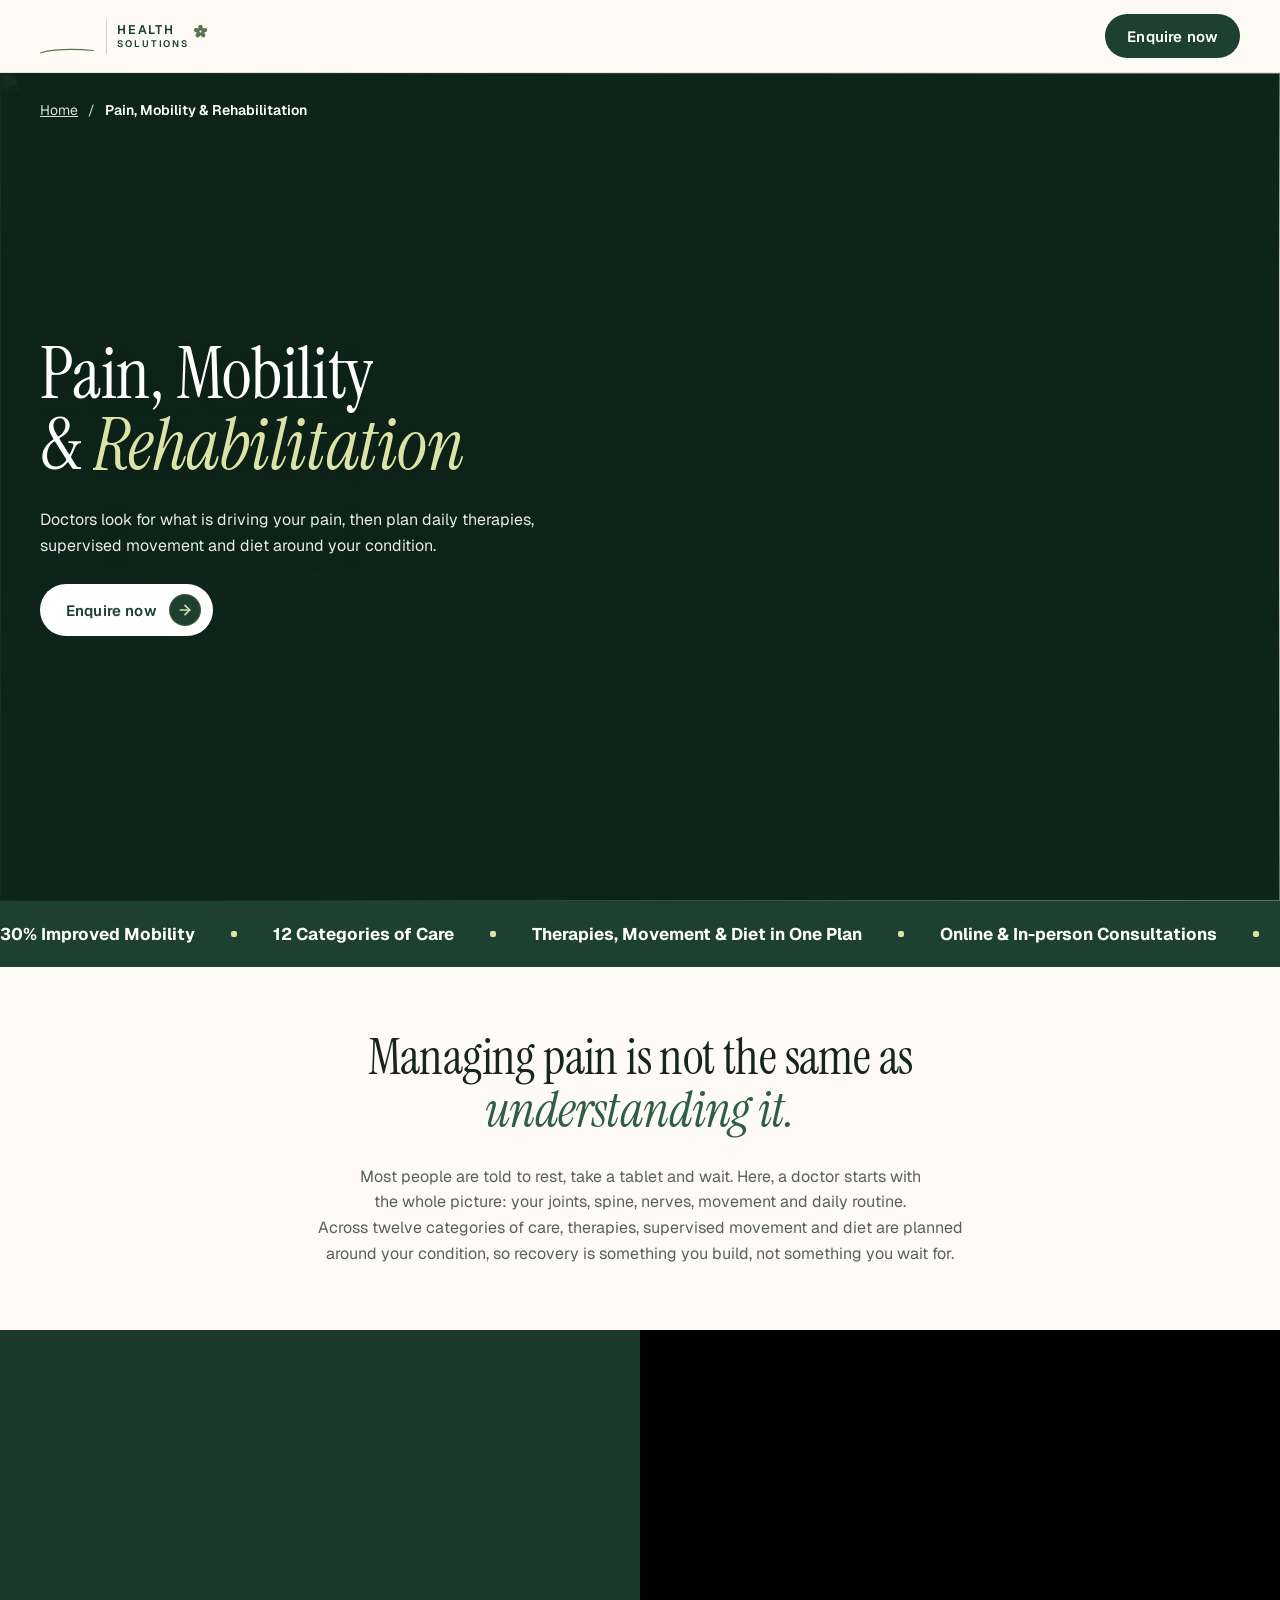
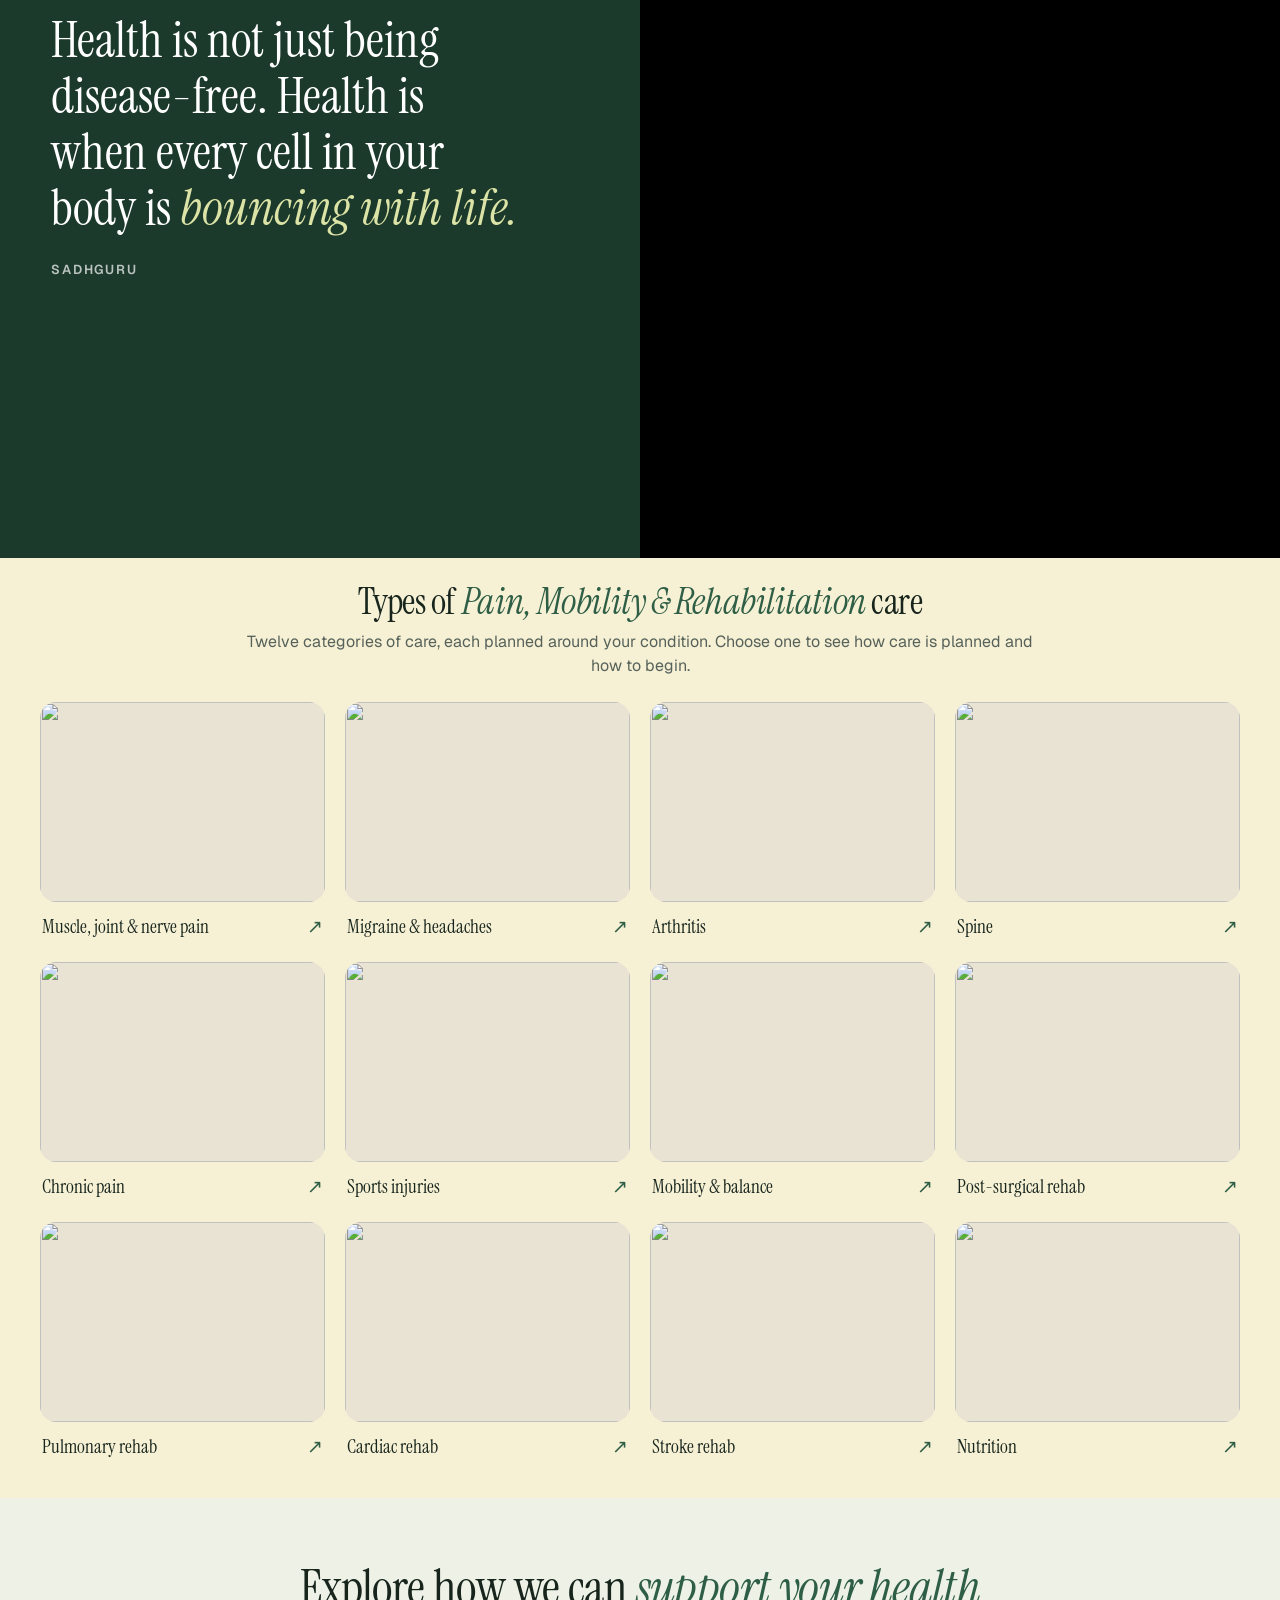
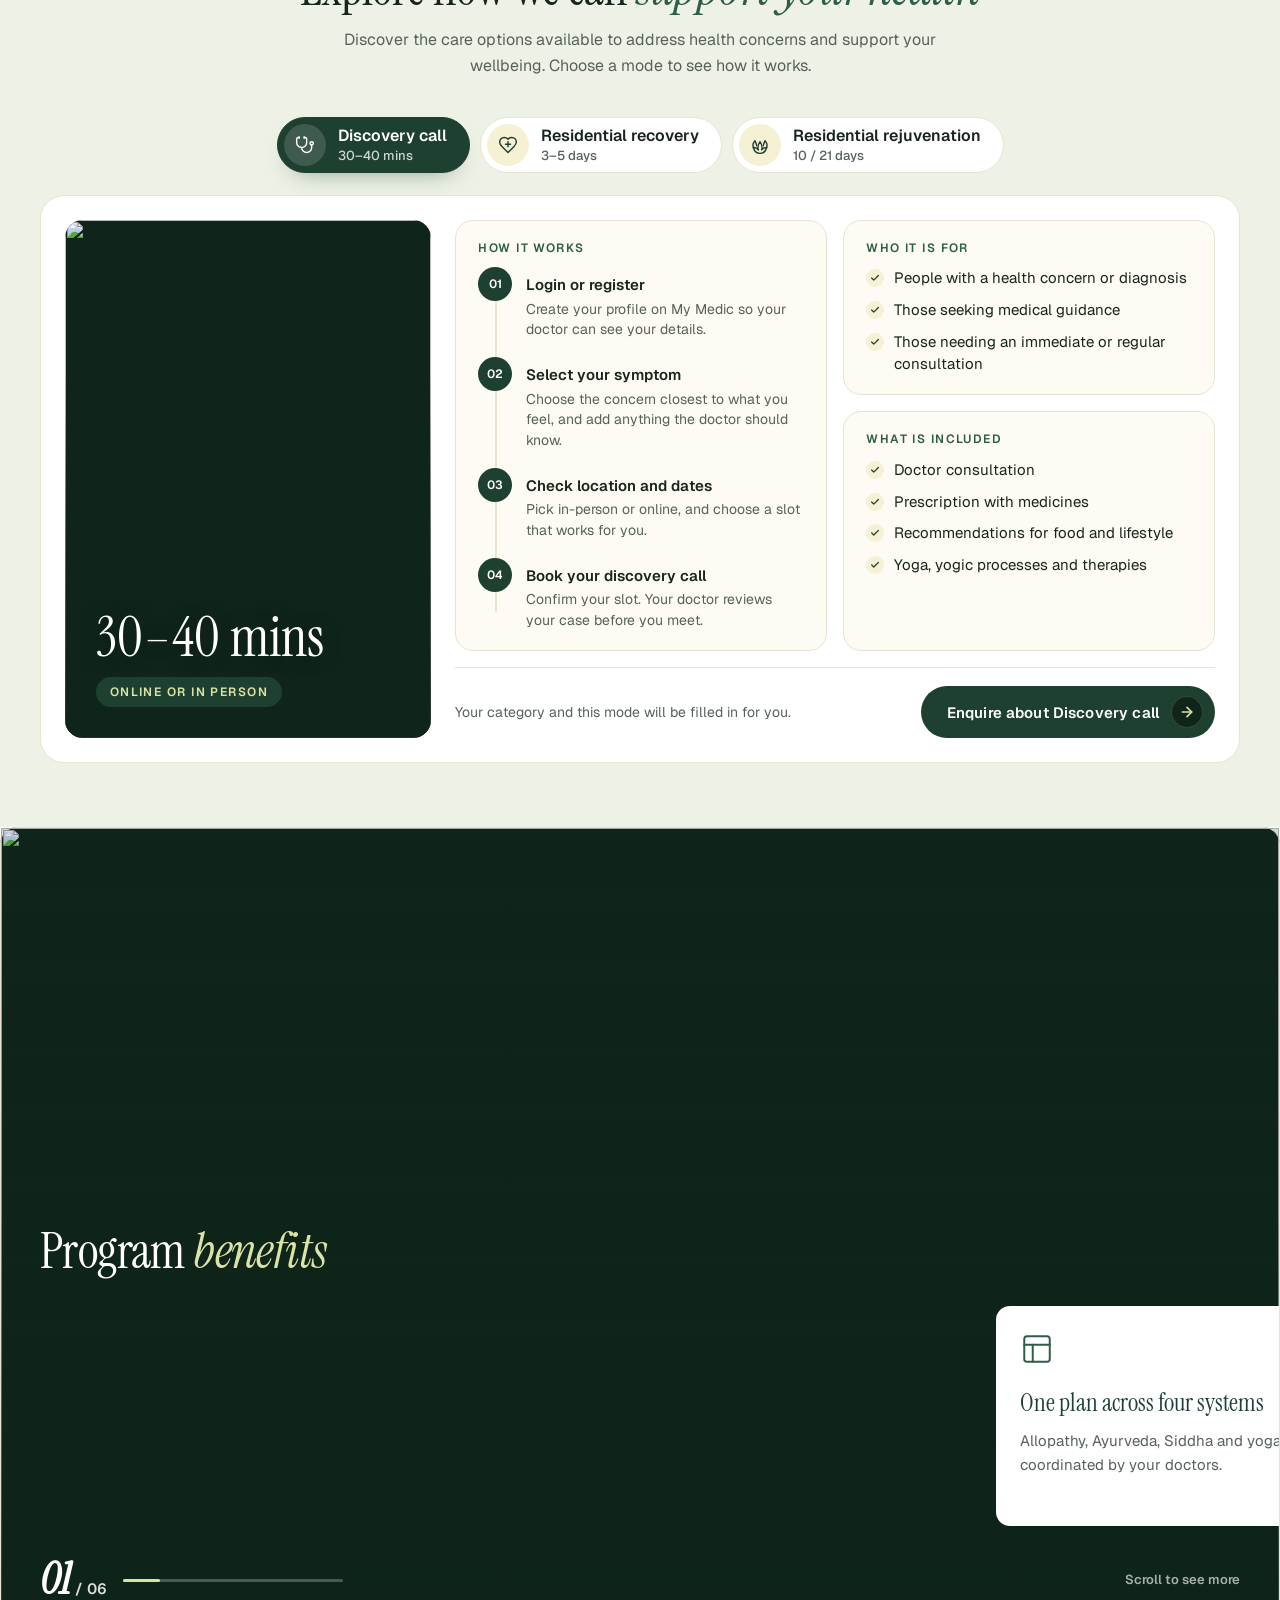
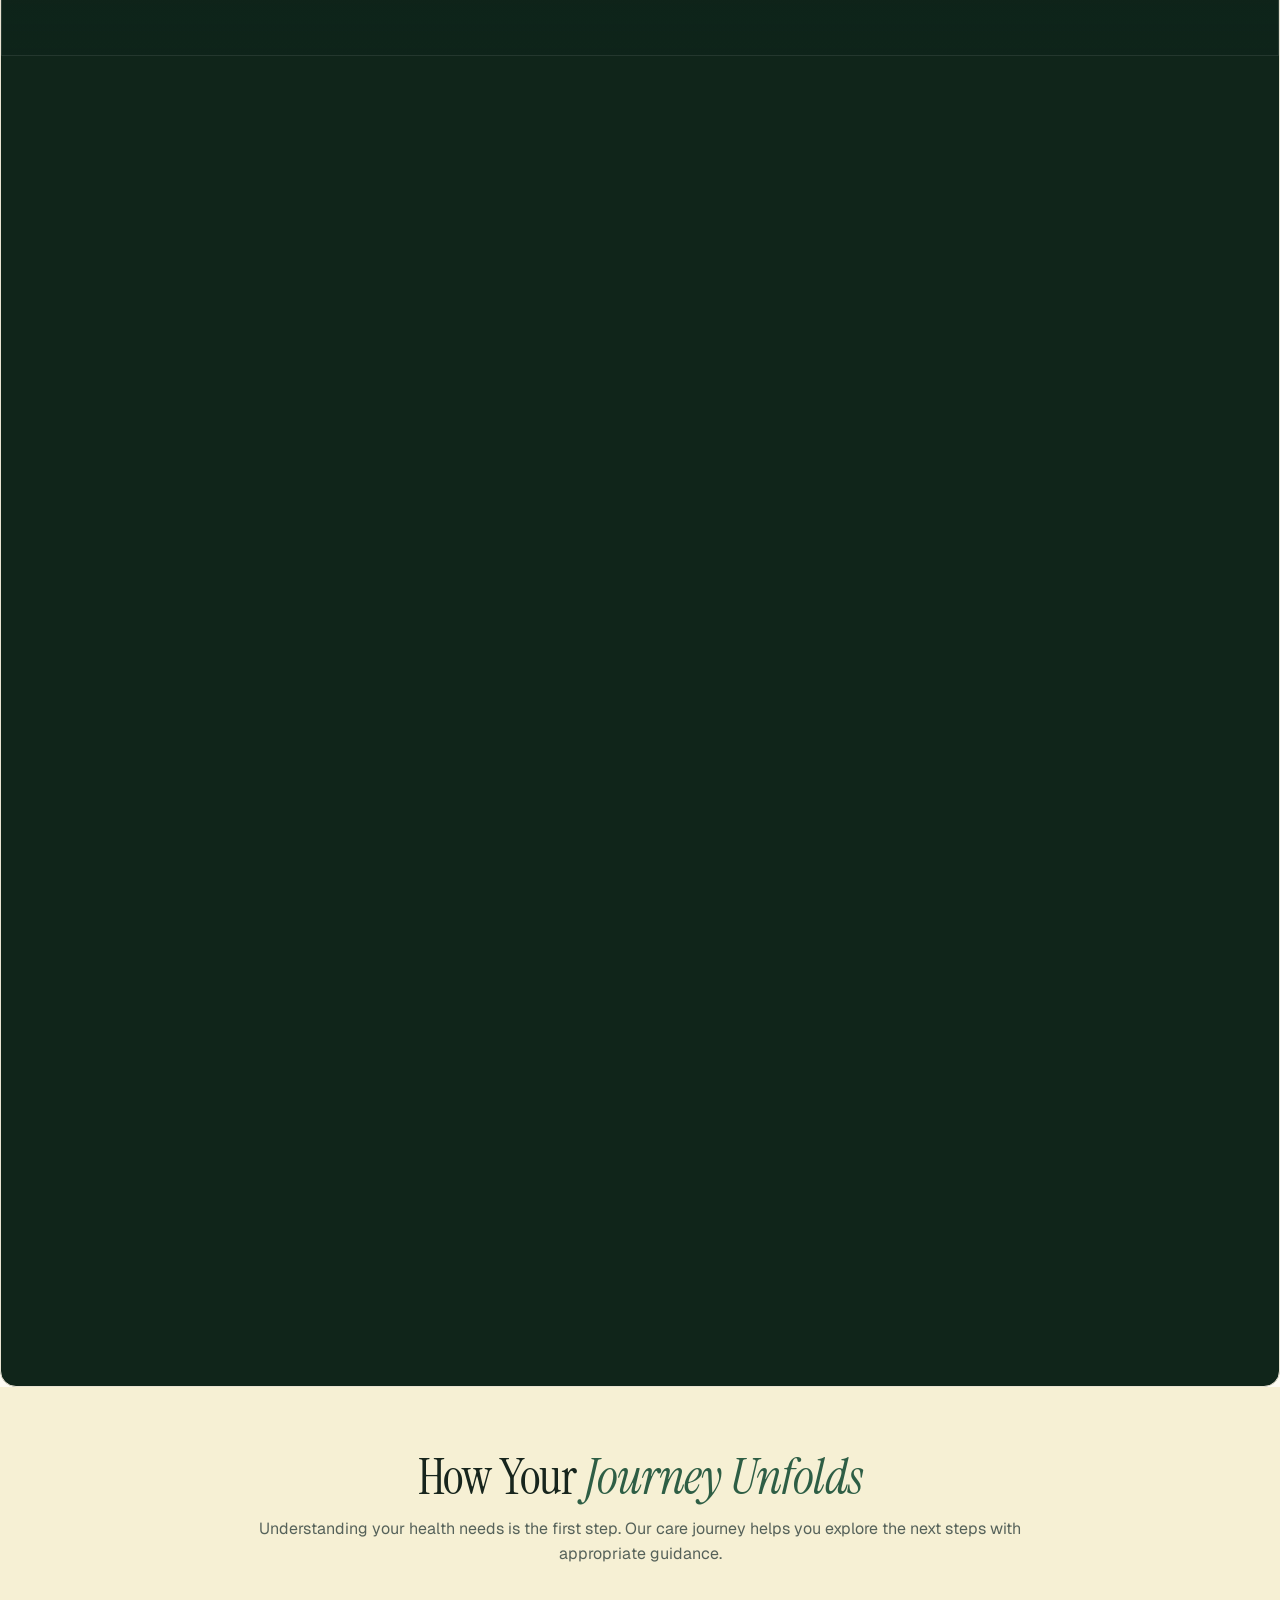
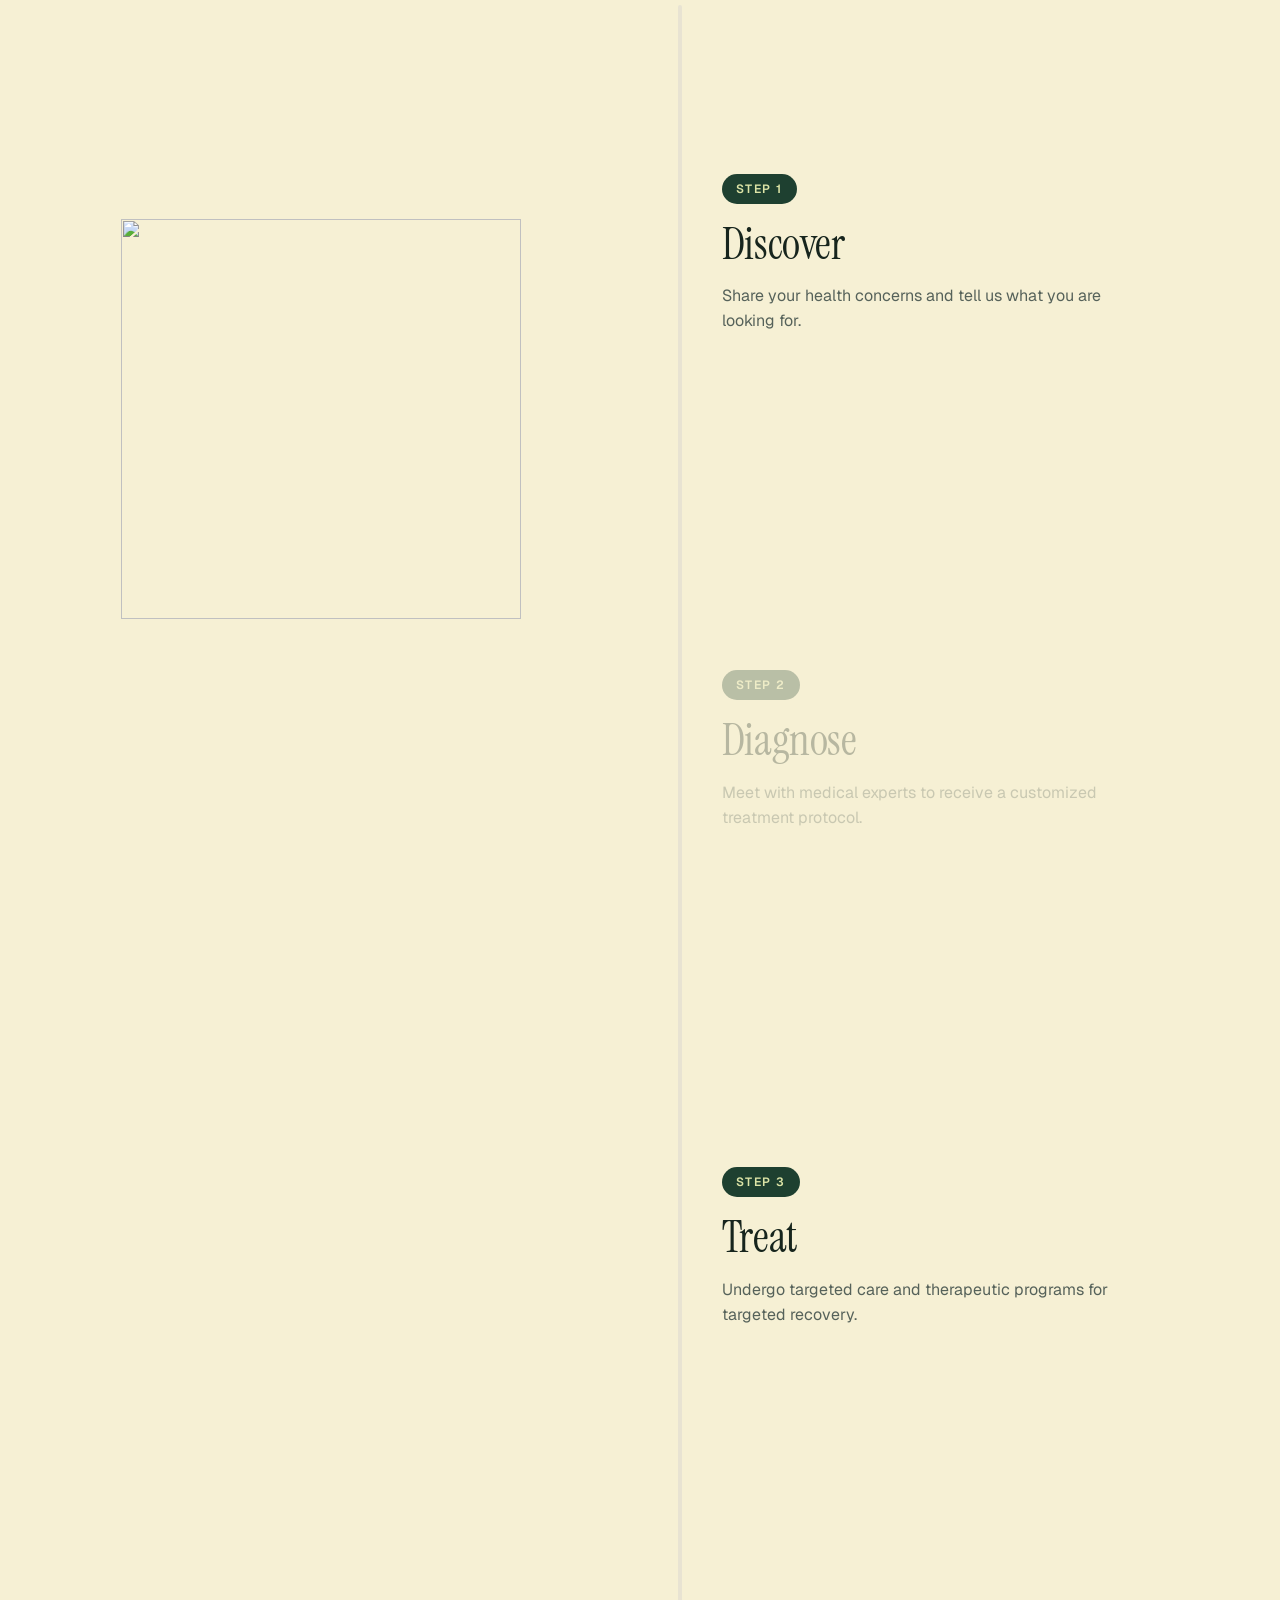
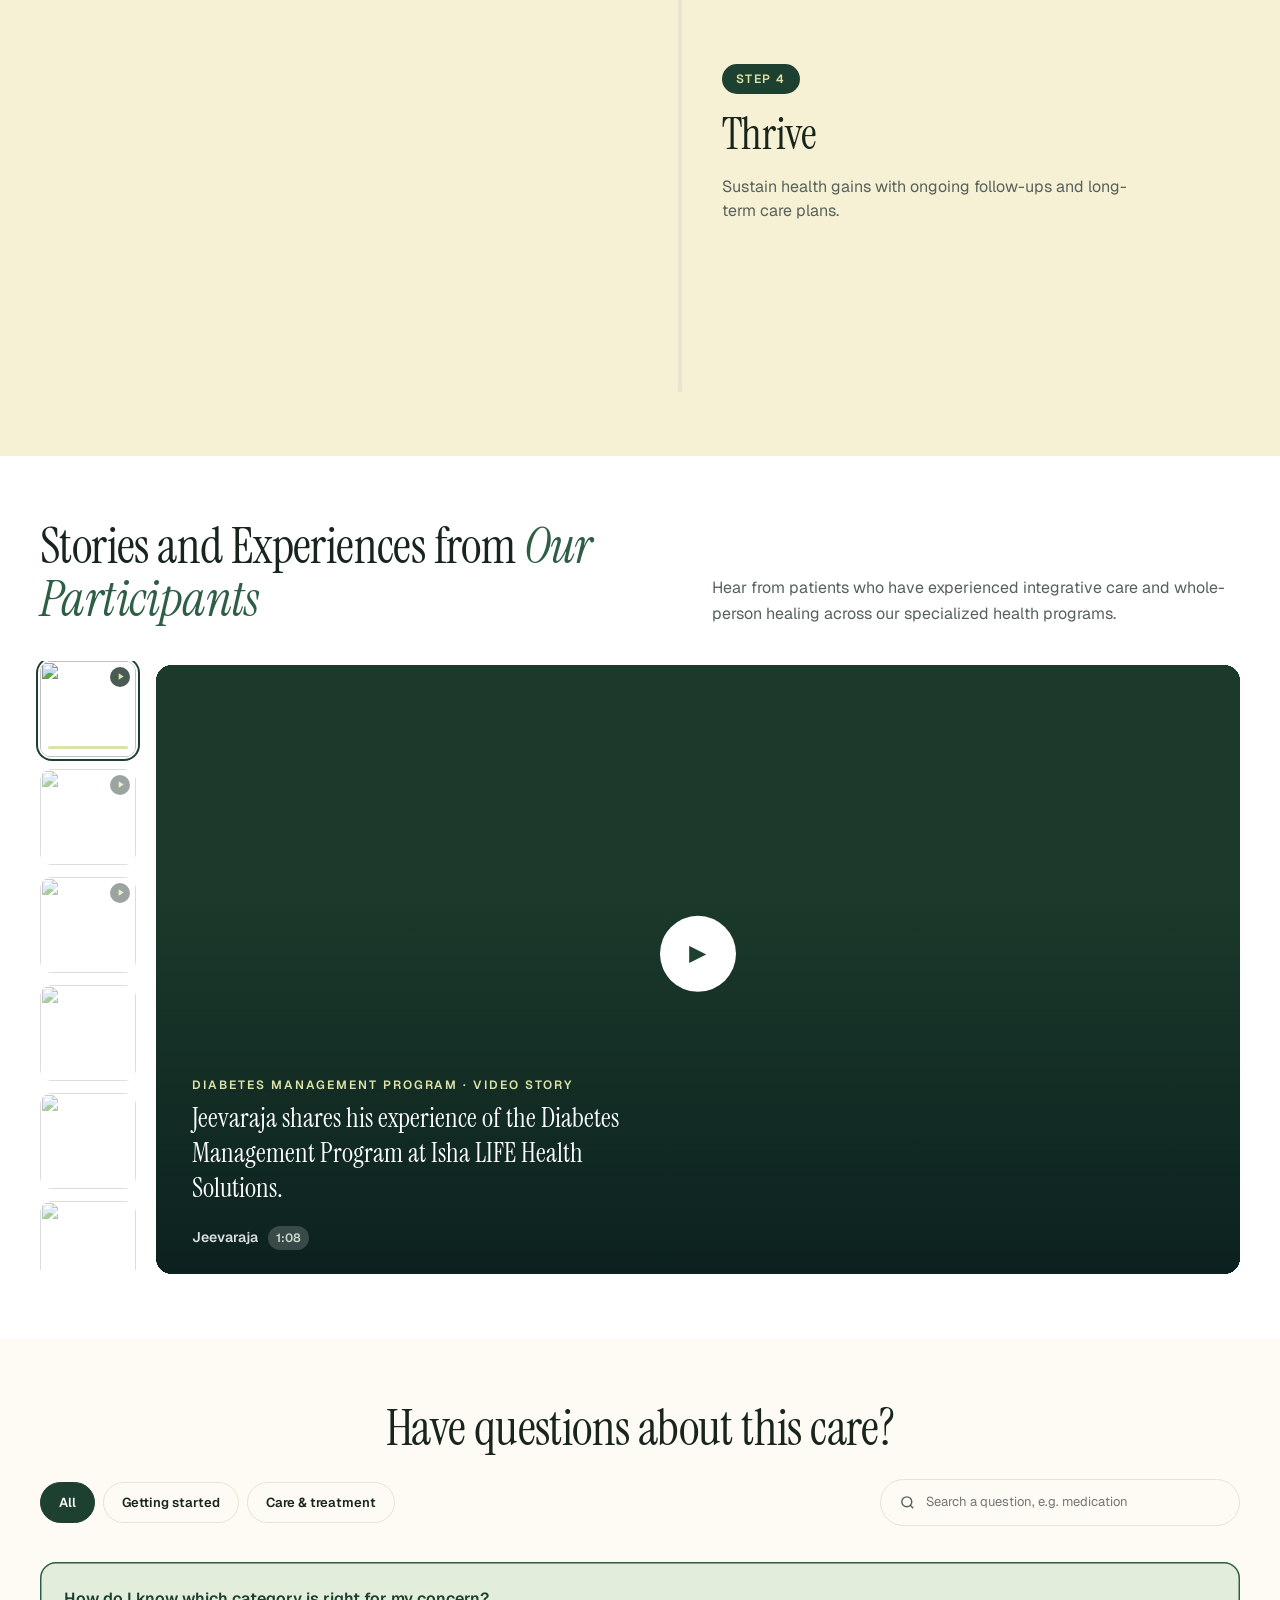
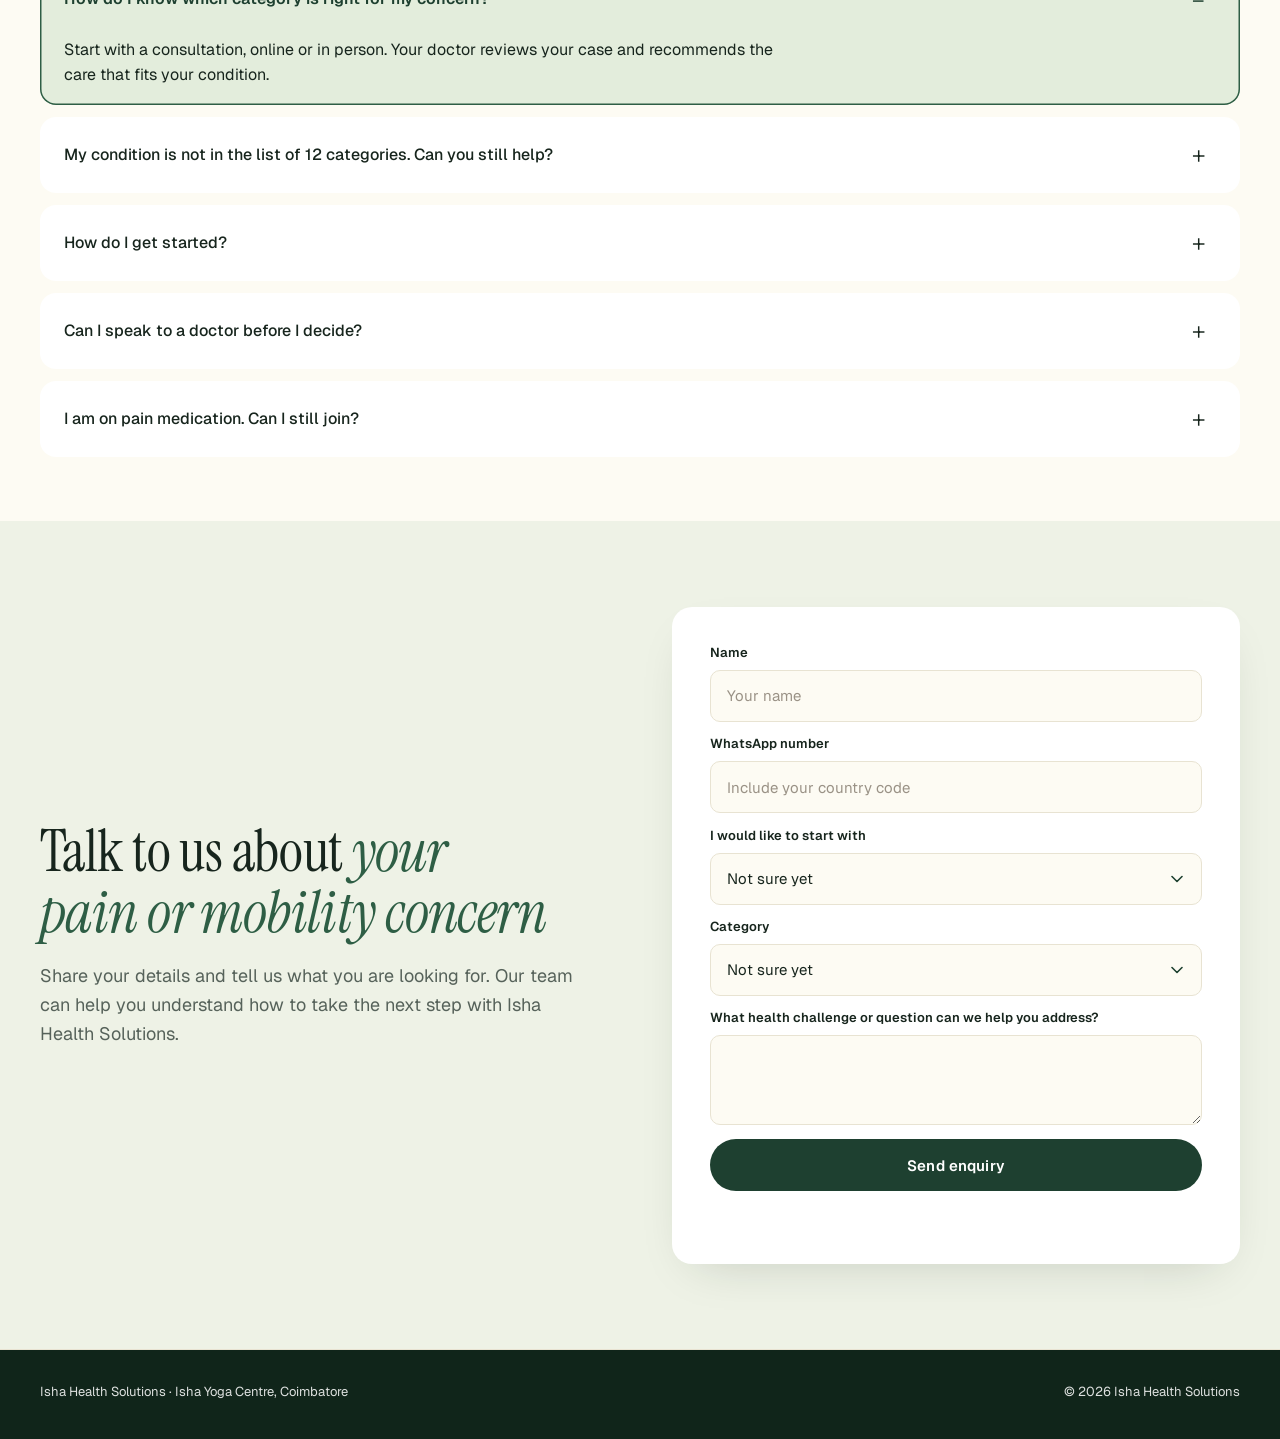
==== pain-mobility.html @ f6426958 "Add files via upload" ====
<!doctype html><html lang="en"><head><meta charset="utf-8"><meta name="viewport" content="width=device-width, initial-scale=1, viewport-fit=cover"><title>Pain, Mobility &amp; Rehabilitation | Isha Health Solutions</title><script>document.documentElement.classList.add('has-ld','is-loading');setTimeout(function(){var d=document.documentElement;if(d.classList.contains('is-loading')){d.classList.remove('is-loading','has-ld')}},4500)</script>
<link rel="preconnect" href="https://fonts.googleapis.com"><link rel="preconnect" href="https://fonts.gstatic.com" crossorigin><link rel="stylesheet" href="https://fonts.googleapis.com/css2?family=Instrument+Serif:ital@0;1&family=Geist:wght@400;500;600;700&display=swap">
<style>:root{--bg:#E7F0EC;--card:#fff;--ink:#1D4344;--ink2:#4A6866;--teal:#2C5E5E;--teal2:#1C4243;--sage:#D2E3DC;--sage2:#E7F0EC;--line:#D3E2DC;--mut:#93ABA6;--deep:#0c1a1a;--gold:#E0A53A;
--serif:"Newsreader",Georgia,"Times New Roman",serif;--sans:"Figtree",system-ui,-apple-system,sans-serif;--r:12px;--r-s:8px;--r-m:12px;--r-l:16px;--pill:999px;--sp1:8px;--sp2:16px;--sp3:24px;--sp4:40px;--sp5:64px;--hh:72px;color-scheme:light}
*, *::before, *::after{box-sizing:border-box}
html{scroll-behavior:smooth;scroll-padding-top:var(--hh)}
html, body{overflow-x:clip}
body{margin:0;background:var(--bg);color:var(--ink);font:400 15.5px/1.6 var(--sans)}
img, video{display:block;max-width:100%}
h1, h2, h3{font-family:var(--serif);font-weight:400;margin:0;text-wrap:balance;letter-spacing:-.015em}
h2{font-size:clamp(32px,4.2vw,52px);line-height:1.08}
p{margin:0}
[hidden]{display:none!important}
:focus-visible{outline:3px solid var(--gold);outline-offset:2px}
/* width system: .w = centred with white space either side, .bleed = end to end */
.w{width:min(1172px,100% - 32px);margin-inline:auto}
.band{padding-block:clamp(56px,7vw,96px)}
.csec{padding-block:clamp(10px,1.4vw,18px)}
.cpn{background:#fff;border-radius:var(--r-l);padding:clamp(28px,5vw,64px)}
.hd{display:grid;grid-template-columns:1.1fr 1fr;gap:18px 48px;align-items:end;margin-bottom:36px}
.hd p{color:var(--ink2);max-width:540px}
.hd.one{display:block}
.hd.one h2{font-size:clamp(24px,3.3vw,42px);white-space:nowrap}
.hd.one p{max-width:680px;margin-top:12px}
@media(max-width:820px){.hd.one h2{white-space:normal}}
.hd.c{grid-template-columns:1fr;text-align:center;justify-items:center}
.hd.c p{max-width:640px}
@media(max-width:800px){.hd{grid-template-columns:1fr}}
.btn{display:inline-flex;align-items:center;justify-content:center;gap:12px;border:0;border-radius:999px;padding:8px 8px 8px 22px;font:600 12.5px var(--sans);letter-spacing:.08em;text-transform:uppercase;cursor:pointer;text-decoration:none}
.btn .ci{width:32px;height:32px;border-radius:50%;display:grid;place-items:center;font-size:15px;letter-spacing:0}
.btn-p{background:var(--teal2);color:#fff}
.btn-p .ci{background:#fff;color:var(--teal2)}
.btn-w{background:#fff;color:var(--teal2)}
.btn-w .ci{background:var(--teal2);color:#fff}
.btn.s{padding:13px 24px}
.arr{width:46px;height:46px;border-radius:50%;border:1px solid var(--line);background:var(--card);color:var(--ink);cursor:pointer;display:grid;place-items:center;font-size:17px}
.arr:disabled{opacity:.35;cursor:default}
/* header */
header{position:sticky;top:0;z-index:40;background:rgba(255,255,255,.92);backdrop-filter:blur(12px);border-bottom:1px solid var(--line)}
.nav{height:var(--hh);display:flex;align-items:center;gap:28px}
.logo{display:flex;align-items:center;gap:10px;margin-right:auto;text-decoration:none;color:var(--ink);font:600 13px var(--sans);letter-spacing:.06em}
.logo img{height:36px;width:auto}
.nav a.l{padding:12px 4px;color:var(--ink);text-decoration:none;font-weight:500;font-size:14.5px}
.sr{width:40px;height:40px;border-radius:50%;background:var(--sage2);display:grid;place-items:center;color:var(--ink)}
.nav .btn{text-transform:none;letter-spacing:0;font-size:14px;padding:12px 22px}
@media(max-width:760px){.nav a.l{font-size:13px;padding:12px 2px}.nav{gap:14px}.logo span{display:none}.nav .btn{padding:10px 16px;font-size:13px}}
/* hero: end to end */
.hero{position:relative;overflow:hidden;isolation:isolate;color:#fff;text-align:center;background:linear-gradient(160deg,#2C5E5E 0%,#1C4243 55%,#0f2c2d 100%);padding:clamp(72px,10vw,140px) 16px clamp(72px,9vw,120px);min-height:min(88svh,820px);display:grid;place-items:center}
.hero::before{content:"";position:absolute;inset:-30% -10% auto;height:110%;background:radial-gradient(closest-side,rgba(130,190,180,.34),transparent);z-index:-1;animation:drift 14s ease-in-out infinite alternate}
@keyframes drift{to{transform:translate3d(8%,6%,0) scale(1.12)}}
.hero>div:not(.hx){position:relative}
.hero .pill{position:relative}
.hero h1{font-size:clamp(40px,7vw,96px);line-height:1.06;max-width:1040px;margin-inline:auto}
.hero h1 .ln{display:block;overflow:hidden;padding-bottom:.08em}
.hero h1 .ln>span{display:inline-block;animation:up 1s cubic-bezier(.2,.8,.2,1) both}
.hero h1 .ln:nth-child(2)>span{animation-delay:.12s}
.hero h1 .ln:nth-child(3)>span{animation-delay:.24s}
.hero h1 em, h1 em, h2 em, h3 em{font-style:normal;color:inherit}
.pill{display:inline-block;width:1.9em;height:.86em;border-radius:999px;object-fit:cover;vertical-align:-.08em;margin-inline:.1em;border:2px solid rgba(255,255,255,.55);animation:pop .9s .5s cubic-bezier(.3,1.5,.5,1) both;will-change:translate}
.hero p.sub{max-width:640px;margin:28px auto 34px;color:#CFE3DE;font-size:clamp(15px,1.5vw,18px);animation:up .9s .45s cubic-bezier(.2,.8,.2,1) both}
.hero .btn{animation:up .9s .58s cubic-bezier(.2,.8,.2,1) both}
@keyframes up{from{transform:translateY(105%);opacity:.001}}
@keyframes pop{from{transform:scale(.3) rotate(-8deg);opacity:.001}}
@media(prefers-reduced-motion:reduce){.hero *, .hero::before{animation:none!important}}
/* stats */
.mq{background:var(--teal);color:#fff;overflow:hidden;padding:20px 0}
.mq div{display:flex;gap:44px;width:max-content;animation:mq 40s linear infinite;align-items:center;white-space:nowrap;font:600 17px var(--sans)}
.mq i{width:10px;height:10px;border-radius:50%;background:#fff;opacity:.9}
@keyframes mq{to{transform:translateX(-50%)}}
@media(prefers-reduced-motion:reduce){.mq div, .strip div{animation:none!important}}
/* needs grid (centre) */
.ico{flex:0 0 52px;height:52px;background:var(--teal);-webkit-mask:var(--m) center/contain no-repeat;mask:var(--m) center/contain no-repeat}
/* pillars (end to end) */
.pill4{background:var(--teal2);color:#fff}
.p4h{display:grid;grid-template-columns:1.1fr 1fr;gap:20px 48px;align-items:end;margin-bottom:36px}
.p4h p{color:#CFE3DE;max-width:520px;font-size:16.5px}
.p4h small{display:block;margin-top:14px;color:#9DBDB7;font-size:13px}
.p4g{display:grid;grid-template-columns:repeat(4,1fr);gap:16px}
.fc{perspective:1100px;aspect-ratio:3/4;cursor:pointer;outline:none;border-radius:var(--r);display:block;color:inherit;text-decoration:none}
.fc .in{position:relative;width:100%;height:100%;transition:transform .75s cubic-bezier(.2,.75,.2,1);transform-style:preserve-3d}
.fc.on .in{transform:rotateY(180deg)}
.fc .fr, .fc .bk{position:absolute;inset:0;border-radius:var(--r);overflow:hidden;-webkit-backface-visibility:hidden;backface-visibility:hidden}
.fc .fr img{width:100%;height:100%;object-fit:cover}
.fc .fr::after{content:"";position:absolute;inset:0;background:linear-gradient(transparent 50%,rgba(10,30,30,.82))}
.fc .fr h3{position:absolute;left:20px;right:68px;bottom:18px;line-height:1.05;z-index:1;font-size:clamp(26px,2.6vw,34px);color:#fff}
.fc .go{position:absolute;right:16px;bottom:16px;z-index:1;width:40px;height:40px;border-radius:50%;background:rgba(255,255,255,.25);backdrop-filter:blur(6px);display:grid;place-items:center;color:#fff}
.fc .bk{transform:rotateY(180deg);background:var(--sage);color:var(--ink);padding:22px;display:flex;flex-direction:column;justify-content:space-between}
.fc .bk .ib{width:52px;height:52px;border-radius:50%;background:#fff;display:grid;place-items:center;color:var(--teal)}
.fc .bk .ib svg{width:26px;height:26px}
.fc .bk h3{font:700 20px var(--sans);letter-spacing:.06em;text-transform:uppercase;color:var(--ink)}
.fc .bk p{color:var(--ink2);font-size:14px;margin:8px 0 12px}
.fc:focus-visible{box-shadow:0 0 0 3px var(--gold)}
@media(prefers-reduced-motion:reduce){.fc .in{transition:none}}
@media(max-width:1000px){.p4g{grid-template-columns:repeat(2,1fr)}.p4h{grid-template-columns:1fr}}
@media(max-width:480px){.p4g{grid-template-columns:1fr}.fc{aspect-ratio:16/11}}
/* journey (end to end, scroll driven) */
.jwrap{position:relative;background:var(--sage)}
.jr{position:sticky;top:var(--hh);min-height:calc(100svh - var(--hh));display:grid;align-content:center;padding-block:40px}
.jstage{display:grid;grid-template-columns:320px 1fr;gap:48px;align-items:center;min-height:300px;margin-top:8px}
.jstage .il{height:290px;display:grid;place-items:center}
.jstage .il img{max-height:280px;width:auto;animation:fade .45s both}
.jstage h3{font-size:clamp(32px,4vw,48px)}
.jstage p{color:var(--ink2);margin-top:12px;max-width:480px;font-size:16.5px}
.jstage .tx{animation:fade .45s both}
.jstage .st{display:block;font:600 11px var(--sans);letter-spacing:.14em;text-transform:uppercase;color:var(--teal);margin-bottom:10px}
@keyframes fade{from{opacity:.001;transform:translateY(8px)}}
.jline{display:flex;align-items:center;margin-top:28px}
@media(max-width:760px){.jstage{grid-template-columns:1fr;text-align:center;justify-items:center}.jstage .il{height:190px}.jstage .il img{max-height:180px}}
@media(prefers-reduced-motion:reduce){.jstage *{animation:none!important}}
/* not sure (centre) */
.ns{display:grid;grid-template-columns:1fr 1fr;background:var(--teal2);color:#fff;border-radius:var(--r-l);overflow:hidden;min-height:480px}
.ns .t{padding:clamp(32px,5vw,72px);display:flex;flex-direction:column;justify-content:center;align-items:flex-start;gap:20px}
.ns .t p{color:#CFE3DE;max-width:440px;font-size:16.5px}
.ns .cols{display:grid;grid-template-columns:1fr 1fr;gap:12px;padding:16px;max-height:560px;overflow:hidden}
.ns .col{display:grid;gap:12px;align-content:start;animation:colup 28s linear infinite}
.ns .col:nth-child(2){animation-direction:reverse;margin-top:-40px}
.ns .col img{width:100%;aspect-ratio:3/3.3;object-fit:cover;border-radius:var(--r-s)}
@keyframes colup{to{transform:translateY(-50%)}}
@media(max-width:860px){.ns{grid-template-columns:1fr}.ns .cols{max-height:300px}}
@media(prefers-reduced-motion:reduce){.ns .col{animation:none}}
/* stories (centre) */
.stories{display:grid;grid-template-columns:110px 1fr;gap:20px;align-items:stretch}
.th{display:grid;gap:12px;grid-auto-rows:110px;align-content:start}
.th button{min-height:0;padding:0;border:0;border-radius:var(--r-s);overflow:hidden;cursor:pointer;opacity:.55;background:none;aspect-ratio:1}
.th button[aria-pressed=true]{opacity:1;box-shadow:0 0 0 3px var(--teal)}
.th img{width:100%;height:100%;object-fit:cover}
.vid{position:relative;border-radius:var(--r-m);overflow:hidden;min-width:0;height:476px;background:var(--deep)}
.vid img{width:100%;height:100%;object-fit:cover}
.vid::after{content:"";position:absolute;inset:0;background:linear-gradient(transparent 38%,rgba(10,30,30,.88))}
.play{position:absolute;top:50%;left:50%;translate:-50% -70%;z-index:2;width:76px;height:76px;border-radius:50%;border:0;background:#fff;color:var(--teal2);font-size:24px;cursor:pointer;display:grid;place-items:center;padding-left:4px}
.cap{position:absolute;left:clamp(18px,3vw,36px);right:clamp(18px,3vw,36px);bottom:clamp(16px,3vw,30px);z-index:2;color:#fff}
.cap q{display:block;quotes:"“" "”";font:400 clamp(18px,2vw,26px)/1.35 var(--serif);max-width:760px}
.cap b{display:block;margin-top:14px;font:600 15px var(--sans)}
.cap span{font-size:13px;color:#CFE3DE}
@media(max-width:700px){.stories{grid-template-columns:1fr}.th{grid-template-columns:repeat(4,1fr);grid-auto-rows:auto;order:2}.th button{aspect-ratio:1}.vid{height:auto;min-height:440px}}
/* doctors (centre) */
.car{display:flex;gap:24px;overflow-x:auto;scroll-snap-type:x mandatory;scrollbar-width:none}
.car::-webkit-scrollbar{display:none}
.car>*{scroll-snap-align:start;flex:0 0 calc((100% - 48px)/3)}
@media(max-width:960px){.car>*{flex-basis:78%}}
.dc img{width:100%;aspect-ratio:3/4;object-fit:cover;object-position:top;border-radius:var(--r)}
.dc .nm{margin-top:18px;font:400 26px var(--serif)}
.dc .rl{font:600 12px var(--sans);letter-spacing:.1em;text-transform:uppercase;color:var(--teal);margin-top:2px}
.dc p{color:var(--ink2);margin-top:12px;font-size:14.5px}
.cn{display:flex;align-items:center;gap:14px;margin-top:30px;padding-top:24px;border-top:1px solid var(--line)}
.cn .pg{margin-right:auto;font-weight:600;font-variant-numeric:tabular-nums;display:flex;align-items:center;gap:10px}
.cn .pg i{width:24px;height:1px;background:var(--ink)}
.dots{display:flex;gap:8px;margin-right:auto}
.dots i{width:8px;height:8px;border-radius:50%;background:var(--line)}
.dots i.on{background:var(--teal)}
/* philosophy: centre, zooms into video */
.phw{position:relative}
.phs{position:sticky;top:0;height:100svh;overflow:hidden;display:grid;align-items:center;background:var(--bg)}
.phs>.w{background:var(--sage);border-radius:var(--r-l);padding:clamp(20px,3vw,40px)}
.ph{display:grid;grid-template-columns:1fr 1.05fr;gap:clamp(28px,5vw,72px);align-items:center}
.ph p{color:var(--ink2);margin-top:20px;max-width:500px;font-size:16.5px}
.phm{position:relative;height:clamp(380px,62svh,640px)}
.phbg{position:absolute;right:0;top:0;bottom:0;width:60%;height:100%;object-fit:cover;border-radius:var(--r-l)}
.phcard{position:absolute;left:4%;top:50%;translate:0 -50%;width:50%;aspect-ratio:2/3;max-height:74%;object-fit:cover;object-position:45% 25%;border-radius:var(--r-l);border:3px solid var(--bg);outline:1px solid var(--line);box-shadow:0 20px 50px rgba(10,30,30,.25)}
.pv{position:absolute;inset:0;z-index:5;background:var(--deep);opacity:0;pointer-events:none;will-change:clip-path}
.pv video{width:100%;height:100%;object-fit:cover}
.pv::after{content:"";position:absolute;inset:0;background:linear-gradient(transparent 60%,rgba(10,26,18,.45))}
.skip{position:absolute;right:max(16px,calc((100% - 1172px)/2));bottom:28px;z-index:8;display:inline-flex;align-items:center;gap:10px;border:0;border-radius:999px;padding:12px 14px 12px 22px;background:#fff;color:var(--teal2);font:600 13px var(--sans);letter-spacing:.08em;text-transform:uppercase;cursor:pointer;box-shadow:0 10px 30px rgba(10,30,30,.25)}
.skip span{width:26px;height:26px;border-radius:50%;background:var(--teal2);color:#fff;display:grid;place-items:center;font-size:13px}
.phcap{position:absolute;left:max(16px,calc((100% - 1172px)/2));bottom:34px;z-index:7;color:#fff;font:400 clamp(22px,3vw,38px)/1.15 var(--serif);max-width:560px;opacity:0;text-shadow:0 2px 20px rgba(10,26,18,.4)}
@media(max-width:860px){.ph{grid-template-columns:1fr}.phm{height:clamp(240px,38svh,380px)}.phs{align-items:start;padding-top:calc(var(--hh) + 16px)}}
.rmph .phw{height:auto!important}
.rmph .phs{position:static;height:auto;padding-block:60px}
.rmph .pv, .rmph .skip, .rmph .phcap{display:none}
/* vr (end to end) */
/* form (centre) */
.fm{display:grid;grid-template-columns:1fr 1fr;gap:40px;align-items:center;background:var(--sage);border-radius:var(--r-l);padding:clamp(24px,5vw,64px)}
.fm .l p{color:var(--ink2);margin-top:16px;max-width:440px}
form.f{background:var(--card);border-radius:var(--r);padding:28px;display:grid;gap:16px}
label{font-weight:600;font-size:13px;display:grid;gap:7px}
textarea{resize:vertical;min-height:100px;line-height:1.5}
input[type=text], input[type=email], input[type=tel], textarea{width:100%;border:1.5px solid var(--line);background:var(--bg);color:var(--ink);border-radius:var(--r-s);padding:13px 16px;font:15px var(--sans)}
.ck{display:flex;gap:10px;align-items:center;font-weight:400}
.ok{color:var(--teal);font-weight:600;min-height:20px}
.strip{overflow:hidden;margin-top:28px;border-radius:var(--r-m)}
.strip div{display:flex;gap:14px;width:max-content;animation:mq 45s linear infinite}
.strip img{width:240px;height:170px;object-fit:cover;border-radius:var(--r-s)}
@media(max-width:860px){.fm{grid-template-columns:1fr}}
/* programs cards (centre) */
.ic{background:var(--card);border:1px solid var(--line);border-radius:var(--r);overflow:hidden;display:flex;flex-direction:column}
.ic img{height:240px;width:100%;object-fit:cover}
.ic div{padding:26px 28px 24px;display:flex;flex-direction:column;gap:10px;flex:1}
.ic h3{font:600 17px var(--sans);letter-spacing:.04em;text-transform:uppercase}
.ic p{color:var(--ink2);font-size:14.5px}
.ic a{margin-top:auto;padding-block:12px 4px;min-height:44px;font:700 12px var(--sans);letter-spacing:.12em;color:var(--teal);text-decoration:none}
/* faq (centre) */
.fq{width:min(800px,100%);margin-inline:auto}
.fql{list-style:none;margin:0;padding:0;border-top:1px solid var(--line)}
.fql li{border-bottom:1px solid var(--line)}
.fql button{width:100%;text-align:left;display:grid;grid-template-columns:1fr 32px;gap:12px;align-items:center;border:0;background:none;color:var(--ink);font:500 18px/1.35 var(--sans);padding:22px 0;cursor:pointer}
.fql .pm{width:32px;height:32px;border-radius:50%;border:1px solid var(--line);display:grid;place-items:center;font:400 20px/1 var(--sans)}
.fql li.op .pm{background:var(--teal2);color:#fff;border-color:var(--teal2)}
.fan{padding:0 56px 24px 0;color:var(--ink2);font-size:16px;animation:fade .3s both}
footer{padding-block:36px;color:var(--ink2);font-size:13px;border-top:1px solid var(--line);text-align:center}
/* side sheet */
.sheet{position:fixed;top:0;right:0;bottom:0;z-index:61;width:min(480px,100vw);background:var(--card);transform:translateX(102%);transition:transform .38s cubic-bezier(.2,.8,.2,1);overflow-y:auto;display:flex;flex-direction:column;box-shadow:-20px 0 60px rgba(10,30,30,.25)}
.sheet.on{transform:none}
.sheet .x{position:absolute;top:14px;right:14px;z-index:2;width:42px;height:42px;border-radius:50%;border:0;background:rgba(255,255,255,.92);cursor:pointer;font-size:20px;color:var(--ink)}
.sheet h3{font:400 34px/1.1 var(--serif)}
.sheet hr{border:0;border-top:1px solid var(--line);margin:4px 0}
.sheet h4{margin:0;font:600 17px var(--sans)}
.sheet form{padding:0;gap:14px;background:none}
@media(prefers-reduced-motion:reduce){.sheet{transition:none}}
.hm .i{width:16px;height:16px;flex:none}
body.lock{overflow:hidden}
.hm{position:fixed;inset:0;z-index:80;background:rgba(10,26,18,.5);backdrop-filter:blur(6px);display:grid;place-items:center;padding:calc(16px + env(safe-area-inset-top,0px)) max(16px,env(safe-area-inset-right,0px)) calc(16px + env(safe-area-inset-bottom,0px)) max(16px,env(safe-area-inset-left,0px));animation:hmIn .35s ease both}
.hm[hidden]{display:none!important}
@keyframes hmIn{from{opacity:0}}
.hm .box{position:relative;width:min(1100px,100%);height:min(740px,100%);background:var(--ground);color:var(--ink);border-radius:28px;display:grid;grid-template-rows:auto auto minmax(0,1fr) auto auto;overflow:hidden;box-shadow:0 40px 120px rgba(10,26,18,.4);font-family:var(--f-body);animation:boxIn .5s cubic-bezier(.2,.8,.2,1) both}
@keyframes boxIn{from{opacity:0;transform:translateY(24px) scale(.98)}}
.hm .hd{padding:24px 32px 0}
.hm .hrow{display:flex;align-items:center;gap:14px}
.hm .steps{flex:1;display:grid;grid-auto-flow:column;grid-auto-columns:1fr;gap:4px;list-style:none;margin:0;padding:4px;border-radius:999px;background:var(--hm-tab)}
.hm .steps li{position:relative;display:flex;align-items:center;justify-content:center;gap:6px;height:36px;border-radius:999px;font:700 12px/1 var(--f-body);letter-spacing:.1em;text-transform:uppercase;color:var(--hm-sub);transition:background .35s,color .35s}
.hm .steps li i{display:none}
.hm .steps li.done{color:var(--ink)}
.hm .steps li.done::before{content:"";width:14px;height:14px;border-radius:50%;background:var(--lime) url("data:image/svg+xml,%3Csvg xmlns='http://www.w3.org/2000/svg' viewBox='0 0 12 12'%3E%3Cpath d='M2.8 6.2l2.1 2.1 4.3-4.6' fill='none' stroke='%231A1F05' stroke-width='1.8' stroke-linecap='round' stroke-linejoin='round'/%3E%3C/svg%3E") center/10px no-repeat}
.hm .steps li.cur{background:var(--ground);color:var(--ink);box-shadow:0 1px 3px rgba(10,26,18,.08),0 0 0 1px var(--hm-line)}
.hm .x{flex:none;width:44px;height:44px;border-radius:50%;border:0;background:var(--hm-tab);color:var(--ink);cursor:pointer;display:grid;place-items:center;transition:background .2s,transform .2s}
.hm .x:hover{background:var(--hm-tab-on);transform:rotate(90deg)}
.hm .x svg{width:15px;height:15px}
.hm .ttl{margin:0;padding:22px 32px 0;text-align:center;font:400 clamp(26px,2.6vw,34px)/1.15 var(--f-display);text-wrap:balance}
.hm .ttl em{font-style:italic;color:var(--olive)}
.hm .ct{padding:22px 32px 8px;overflow:auto;min-height:0;display:grid}
.hm .ct>*{animation:stIn .45s cubic-bezier(.2,.8,.2,1) both}
@keyframes stIn{from{opacity:0;transform:translateY(10px)}}
.hm .err{margin:0;padding:0 32px 8px;text-align:center;color:#B4462A;font-weight:700;font-size:14px}
.hm .err:empty{display:none}
.hm .ft{display:flex;justify-content:space-between;align-items:center;gap:12px;padding:16px 32px 20px}
.hm .ft .meta{flex:1;text-align:center;font-size:13px;color:var(--hm-sub);font-variant-numeric:tabular-nums}
.hm .prev{border:1px solid var(--hm-line);background:var(--ground);color:var(--ink);border-radius:999px;height:48px;padding:0 26px;font:700 15px/1 var(--f-body);cursor:pointer;transition:border-color .2s}
.hm .prev:hover:not(:disabled){border-color:var(--ink)}
.hm .prev:disabled{opacity:0;pointer-events:none}
.hm .go{display:inline-flex;align-items:center;gap:12px;height:48px;border:0;background:var(--ink);color:var(--ground);border-radius:999px;padding:0 8px 0 24px;font:700 15px/1 var(--f-body);cursor:pointer;text-decoration:none;transition:transform .2s}
.hm .go:hover{transform:translateY(-1px)}
.hm .go .ar{width:34px;height:34px;border-radius:50%;background:var(--lime);color:var(--lime-ink);display:grid;place-items:center;transition:transform .25s}
.hm .go:hover .ar{transform:translateX(2px)}
.hm .go[hidden]{display:none}
.hm .hpill{display:flex;align-items:center;gap:10px;min-height:48px;padding:10px 16px 10px 14px;border-radius:14px;border:1px solid var(--hm-line);background:var(--ground);color:var(--ink);font:600 15px/1.3 var(--f-body);text-align:left;cursor:pointer;transition:border-color .2s,box-shadow .2s,background .2s}
.hm .hpill:hover{border-color:var(--hm-sub)}
.hm .hpill .tk{flex:none;width:18px;height:18px;border-radius:50%;border:1.5px solid var(--hm-line);display:grid;place-items:center;color:var(--lime-ink);transition:background .2s,border-color .2s}
.hm .hpill .tk svg{width:10px;height:10px;opacity:0;transform:scale(.4);transition:opacity .2s,transform .3s cubic-bezier(.2,.8,.2,1.4)}
.hm .hpill[aria-pressed="true"]{border-color:var(--ink);box-shadow:inset 0 0 0 1px var(--ink)}
.hm .hpill[aria-pressed="true"] .tk{background:var(--lime);border-color:var(--lime)}
.hm .hpill[aria-pressed="true"] .tk svg{opacity:1;transform:none}
.hm .hpill small{margin-left:auto;padding-left:8px;font-weight:500;font-size:12.5px;color:var(--hm-sub);white-space:nowrap}
.hm .note{margin:0;font-size:13px;color:var(--hm-sub);text-align:center}
.hm .note button{border:0;background:none;padding:0;font:inherit;font-weight:700;color:var(--ink);text-decoration:underline;text-underline-offset:3px;cursor:pointer}
.hm .info{width:min(760px,100%);margin:0 auto;display:grid;gap:26px;align-content:center}
.hm .q{display:grid;gap:12px}
.hm .q>b{text-align:center;font:700 13px/1 var(--f-body);letter-spacing:.12em;text-transform:uppercase;color:var(--hm-sub)}
.hm .dqs{display:grid;grid-template-columns:repeat(2,minmax(0,1fr));gap:12px;align-content:start}
.hm .dq{display:grid;grid-template-columns:44px minmax(0,1fr);gap:14px;align-items:start;padding:16px;border:1px solid var(--hm-line);border-radius:18px;background:var(--paper)}
.hm .dq img.av{width:44px;height:44px;border-radius:50%}
.hm .dq b{display:block;font:700 15px/1.3 var(--f-body);margin:2px 0 10px}
.hm .opts{display:grid;grid-template-columns:repeat(3,minmax(0,1fr));gap:8px}
.hm .opts .hpill{min-height:56px;padding:8px 10px;font-size:13px;font-weight:600;align-items:center}
.hm .opts .hpill .tk{width:16px;height:16px}
.hm .sym{display:grid;grid-template-columns:minmax(0,.8fr) minmax(0,1.2fr);gap:28px;min-height:0;padding:20px;border:1px solid var(--hm-line);border-radius:24px;background:var(--paper)}
.hm .bcard{display:grid;place-items:center;min-height:0;padding:14px;border-radius:18px;background:var(--ground);border:1px solid var(--hm-line)}
.hm .bcard svg{display:block;height:100%;max-height:400px;width:auto;max-width:100%}
.hm .bcard path{fill:var(--hm-body);cursor:pointer;transition:fill .25s}
.hm .bcard path:hover{fill:color-mix(in srgb,var(--olive) 30%,var(--hm-body))}
.hm .bcard path.has{fill:color-mix(in srgb,var(--olive) 55%,var(--hm-body))}
.hm .bcard path.on{fill:var(--olive)}
.hm .bcard path:focus-visible{outline:none;stroke:var(--ink);stroke-width:2}
.hm .sfa{display:grid;gap:14px;align-content:start;min-height:0}
.hm .inp{width:100%;height:50px;border:1px solid var(--hm-line);border-radius:999px;padding:0 22px;font:400 15px/1 var(--f-body);background:var(--ground);color:var(--ink)}
.hm .inp::placeholder{color:var(--hm-sub)}
.hm .inp:focus{outline:none;border-color:var(--ink)}
.hm .lab{display:flex;justify-content:space-between;align-items:center;font:700 11px/1 var(--f-body);letter-spacing:.16em;text-transform:uppercase;color:var(--hm-sub)}
.hm .lab button{border:0;background:none;padding:0;font:inherit;letter-spacing:.1em;color:var(--ink);text-decoration:underline;text-underline-offset:3px;cursor:pointer}
.hm .chips{display:flex;flex-wrap:wrap;gap:8px}
.hm .chips .hpill{min-height:40px;padding:8px 14px 8px 10px;border-radius:999px;font-size:14px}
.hm .chips .hpill .tk{width:16px;height:16px}
.hm .picked{display:flex;flex-wrap:wrap;gap:6px;align-items:center;padding-top:14px;border-top:1px dashed var(--hm-line);font:700 11px/1 var(--f-body);letter-spacing:.14em;text-transform:uppercase;color:var(--hm-sub)}
.hm .picked:empty{display:none}
.hm .picked span{background:var(--lime);color:var(--lime-ink);border-radius:999px;padding:6px 10px;font:600 13px/1 var(--f-body);letter-spacing:0;text-transform:none}
.hm .res{display:grid;gap:12px;align-content:start}
.hm .two{display:grid;grid-template-columns:minmax(0,1.2fr) minmax(0,1fr);gap:14px}
.hm .pan{padding:14px 20px;border:1px solid var(--hm-line);border-radius:22px;background:var(--paper)}
.hm .pan h6{margin:0;font:700 17px/1.2 var(--f-body)}
.hm .pan .sub{margin-top:4px;font-size:13px;color:var(--hm-sub)}
.hm .dwrap{display:flex;gap:24px;align-items:center;margin-top:8px}
.hm .chart{width:104px;height:104px;flex:none}
.hm .chart text{font:700 7px var(--f-body)}
.hm .dbars{flex:1;display:grid;gap:10px;min-width:0;margin-top:12px}
.hm .dwrap .dbars{margin-top:0}
.hm .dbar{display:grid;gap:5px}
.hm .dbar span{display:flex;justify-content:space-between;font:600 13px/1 var(--f-body)}
.hm .dbar span em{font-style:normal;font-variant-numeric:tabular-nums;color:var(--hm-sub)}
.hm .dbar i{display:block;height:8px;border-radius:99px;background:var(--hm-track);overflow:hidden}
.hm .dbar i b{display:block;height:100%;border-radius:99px;animation:grow .9s cubic-bezier(.2,.7,.2,1) both}
.hm .rh{margin:4px 0 0;font:700 12px/1 var(--f-body);letter-spacing:.14em;text-transform:uppercase;color:var(--hm-sub)}
.hm .recs{display:grid;grid-template-columns:repeat(2,minmax(0,1fr));gap:12px}
.hm .recs.col{grid-template-columns:1fr}
.hm .rec{display:grid;grid-template-columns:minmax(0,1fr) auto;gap:2px 16px;align-items:center;padding:14px 18px;border:1px solid var(--hm-line);border-radius:20px;background:var(--paper);cursor:pointer;text-align:left;transition:border-color .25s,background .25s,box-shadow .25s,transform .25s}
.hm .rec:hover{border-color:var(--hm-sub)}
.hm .rec[aria-pressed="true"]{background:#fff;color:#111;border-color:#111;box-shadow:0 14px 36px rgba(10,26,18,.14)}
.hm .rec .bd{grid-column:1;justify-self:start;margin-bottom:6px;padding:5px 9px;border-radius:6px;background:var(--hm-tab-on);color:var(--ink);font:800 10.5px/1 var(--f-body);letter-spacing:.08em;text-transform:uppercase}
.hm .rec[aria-pressed="true"] .bd{background:var(--lime);color:var(--lime-ink)}
.hm .rec b{grid-column:1;font:700 16.5px/1.3 var(--f-body)}
.hm .rec .w{grid-column:1;font-size:13.5px;line-height:1.45;color:var(--hm-sub)}
.hm .rec[aria-pressed="true"] .w{color:#5a5a5a}
.hm .rec .vp{grid-column:2;grid-row:1/4;display:inline-flex;align-items:center;gap:6px;height:40px;padding:0 16px;border-radius:999px;border:1px solid currentColor;font:700 13.5px/1 var(--f-body);text-decoration:none;white-space:nowrap;transition:background .2s,color .2s}
.hm .rec[aria-pressed="true"] .vp{background:#111;border-color:#111;color:#fff}
.hm .rec .vp svg{width:13px;height:13px}
.hm .split{display:grid;grid-template-columns:minmax(0,.9fr) minmax(0,1.1fr);gap:20px;align-items:start}
.hm .colA{display:grid;gap:12px;align-content:start}
.hm .ccard{display:flex;justify-content:space-between;align-items:center;gap:12px;width:100%;padding:11px 16px;border:1px solid var(--hm-line);border-radius:18px;background:var(--paper);color:inherit;font:inherit;text-align:left;cursor:pointer;transition:border-color .2s}
.hm .ccard:hover{border-color:var(--hm-sub)}
.hm .ccard b{display:block;margin-bottom:8px;font:700 15px/1.2 var(--f-body)}
.hm .mt{display:flex;align-items:center;gap:8px;font-size:13px;color:var(--hm-sub)}
.hm .mt span{display:flex;gap:3px}
.hm .mt i{width:14px;height:5px;border-radius:99px;background:var(--hm-track)}
.hm .mt i.f{background:var(--olive)}
.hm .ccard .why{display:block;margin-top:6px;font-size:12.5px;color:var(--hm-sub)}
.hm .ccard img{width:16px;height:16px;transition:transform .2s}
.hm .ccard[aria-expanded="true"] img{transform:rotate(90deg)}
.hm .pp{display:grid;gap:10px;padding:16px 18px;border:1px solid var(--hm-line);border-radius:18px;background:var(--paper);font-size:14px;color:var(--hm-sub)}
.hm .pp .r{display:flex;justify-content:space-between;gap:10px}
.hm .pp b{color:var(--ink);font-weight:700}
.hm .pp button{border:0;background:none;padding:0;color:var(--ink);font:700 13.5px/1 var(--f-body);text-decoration:underline;text-underline-offset:3px;cursor:pointer}
.hm .pp .so{display:flex;gap:6px;align-items:center;justify-self:start;color:var(--hm-sub);text-decoration:none}
.hm .pp .so img{width:14px;height:14px}
.hm .flag{padding:12px 16px;border-radius:14px;background:color-mix(in srgb,#B4462A 12%,var(--ground));font-size:14px}
.hm .flag b{color:#B4462A}
:root[data-theme="dark"] .hm .rec[aria-pressed="true"] .vp{background:#111}
@media (max-height:760px){.hm .ttl{padding-top:16px}.hm .ct{padding-top:16px}.hm .dq{padding:12px}.hm .opts .hpill{min-height:48px}.hm .chart{width:110px;height:110px}}
@media (max-width:860px){.hm{padding:0}.hm .box{height:100%;border-radius:0}.hm .hd, .hm .ct, .hm .ft, .hm .ttl{padding-left:16px;padding-right:16px}.hm .steps li{font-size:10px;letter-spacing:.04em}.hm .steps li.done::before{display:none}.hm .dqs, .hm .sym, .hm .two, .hm .split, .hm .recs{grid-template-columns:1fr}.hm .bcard{height:240px}.hm .ft .meta{display:none}.hm .rec{grid-template-columns:1fr}.hm .rec .vp{grid-column:1;grid-row:auto;justify-self:start;margin-top:10px}}
.hm .lb{display:block;margin-bottom:12px;font:700 11.5px/1 var(--f-body);letter-spacing:.14em;text-transform:uppercase;color:var(--hm-sub)}
.hm .info{width:100%;max-width:none;display:grid;grid-template-columns:minmax(0,1fr) minmax(0,1.15fr);gap:40px;align-content:center;align-items:start}
.hm .modes{display:grid;gap:10px}
.hm .mode{position:relative;display:flex;align-items:flex-start;gap:14px;padding:18px 20px;border:1px solid var(--hm-line);border-radius:18px;background:var(--ground);color:var(--ink);text-align:left;cursor:pointer;font:inherit;transition:border-color .2s,box-shadow .2s}
.hm .mode:hover{border-color:var(--hm-sub)}
.hm .mode .tk{flex:none;margin-top:2px;width:20px;height:20px;border-radius:50%;border:1.5px solid var(--hm-line);display:grid;place-items:center;color:var(--lime-ink);transition:background .2s,border-color .2s}
.hm .mode .tk svg{width:11px;height:11px;opacity:0;transform:scale(.4);transition:opacity .2s,transform .3s cubic-bezier(.2,.8,.2,1.4)}
.hm .mode[aria-pressed="true"]{border-color:var(--ink);box-shadow:inset 0 0 0 1px var(--ink)}
.hm .mode[aria-pressed="true"] .tk{background:var(--lime);border-color:var(--lime)}
.hm .mode[aria-pressed="true"] .tk svg{opacity:1;transform:none}
.hm .mode .mt2{display:grid;gap:4px}
.hm .mode .mt2 b{font:700 16px/1.25 var(--f-body)}
.hm .mode .mt2 span{font-size:13.5px;line-height:1.45;color:var(--hm-sub)}
.hm .mode em{position:absolute;top:16px;right:16px;font:800 10px/1 var(--f-body);font-style:normal;letter-spacing:.08em;text-transform:uppercase;background:var(--lime);color:var(--lime-ink);padding:5px 8px;border-radius:6px}
.hm .about{display:grid;gap:24px;padding:22px 24px;border-radius:22px;background:var(--paper);border:1px solid var(--hm-line)}
.hm .about .q{display:block}
.hm .grid2{display:grid;grid-template-columns:repeat(2,minmax(0,1fr));gap:10px}
.hm .grid3{display:grid;grid-template-columns:repeat(3,minmax(0,1fr));gap:10px}
.hm .about .note{text-align:left}
.hm .dqs{grid-template-columns:1fr;width:min(880px,100%);margin:0 auto;gap:12px}
.hm .dq{grid-template-columns:64px minmax(0,1fr);gap:18px;align-items:center;padding:18px 22px}
.hm .dq img.av{width:64px;height:64px}
.hm .dq b{font-size:16px;margin:0 0 12px}
.hm .opts .hpill{min-height:46px;padding:8px 14px 8px 12px;font-size:14px}
@media (max-width:860px){.hm .info{grid-template-columns:1fr;gap:20px}.hm .grid3{grid-template-columns:1fr 1fr}.hm .dq{grid-template-columns:44px minmax(0,1fr);padding:14px}.hm .dq img.av{width:44px;height:44px}.hm .opts{grid-template-columns:1fr}.hm .mode em{position:static;align-self:flex-start}}
.hm .pgb{flex:1;display:grid;gap:10px}
.hm .pgl{font:600 13px/1 var(--f-body);color:var(--hm-sub);letter-spacing:.02em}
.hm .pgl b{color:var(--ink)}
.hm .steps{gap:6px;padding:0;background:none;border-radius:0}
.hm .steps li{height:6px;border-radius:99px;background:var(--hm-tab);font-size:0;box-shadow:none;padding:0;overflow:hidden}
.hm .steps li span{display:none}
.hm .steps li.done::before{display:none}
.hm .steps li.done{background:var(--ink)}
.hm .steps li.cur{background:var(--olive);box-shadow:none}
.hm .ttl{text-align:left;padding-top:20px}
.hm .ttl:focus{outline:none}
.hm .box{grid-template-rows:auto minmax(0,1fr) auto}
.hm .err{position:absolute;left:32px;right:32px;bottom:84px;padding:0;text-align:left;pointer-events:none}
.hm .ft{padding:16px 32px 24px;border-top:1px solid var(--hm-line)}
.hm .ft .go, .hm .ft .prev{height:48px}
.hm .info{align-items:stretch;align-content:start}
.hm .info .modes{padding:22px 24px;border-radius:22px;background:var(--paper);border:1px solid var(--hm-line);gap:12px}
.hm .info .modes{align-content:start}
.hm .info .about{height:100%;align-content:start}
.hm .info .lb{margin:0}
.hm .dqs{width:100%;max-width:none;margin:0}
.hm .ttl{padding-left:0;padding-right:0}
.hm .dqs{grid-template-columns:repeat(3,minmax(0,1fr));gap:16px;align-items:stretch}
.hm .dqs .lb{grid-column:1/-1;margin:0}
.hm .dq{grid-template-columns:64px minmax(0,1fr);gap:14px 14px;align-items:center;align-content:start;padding:20px;background:var(--ground);border-radius:16px}
.hm .dq>div{display:contents}
.hm .dq b{grid-column:2;margin:0;font-size:16px}
.hm .dq .opts{grid-column:1/-1;grid-template-columns:1fr;gap:8px;margin-top:4px}
.hm .dq .opts .hpill{min-height:46px;font-size:14px}
@media (max-width:860px){.hm .dqs{grid-template-columns:1fr}}
.hm .about{gap:34px}
.hm .about .q{display:grid;gap:12px}
.hm .grid3{display:flex;flex-wrap:wrap;gap:8px}
.hm .grid3 .hpill{flex:1 1 auto;white-space:nowrap}
.hm a{color:inherit}
.hm .rec[aria-pressed=true] .vp{background:var(--teal2);border-color:var(--teal2);color:#fff}
.hm .hd{display:block;margin:0;grid-template-columns:none;gap:0}
.hm .ttl em{font-style:normal;color:inherit}
.pop{position:fixed;inset:0;z-index:75;display:none;place-items:center;padding:16px;background:rgba(10,30,30,.6)}
.pop.on{display:grid}
.pbox{position:relative;background:#fff;border-radius:var(--r-l);width:min(340px,100%);justify-items:start;max-height:calc(100svh - 32px);overflow:auto;padding:28px 24px 24px;display:grid;gap:16px;animation:fade .3s both}
.pbox h3{font-size:22px;line-height:1.2;padding-right:36px}
.pbox p{color:var(--ink2);margin:0}
.pcl{position:absolute;top:12px;right:12px;width:40px;height:40px;border-radius:50%;border:0;background:var(--sage2);cursor:pointer;color:var(--ink)}
.pk{font:700 11px var(--sans);letter-spacing:.14em;text-transform:uppercase;color:var(--teal)}
.toast{position:fixed;left:50%;bottom:20px;transform:translate(-50%,160%);opacity:0;z-index:90;background:var(--teal2);color:#fff;border-radius:var(--r-s);padding:14px 20px;max-width:min(92vw,460px);box-shadow:0 18px 40px rgba(10,30,30,.3);transition:transform .35s cubic-bezier(.2,.8,.2,1),opacity .2s;font-size:13.5px}
.toast.on{transform:translate(-50%,0);opacity:1}
/* ===== Option 2 skin: black / white / lime, Instrument Serif + Nunito Sans ===== */
:root{--bg:#F7F7F5;--card:#fff;--ink:#111;--ink2:#5C5C5C;--teal:#111;--teal2:#111;--sage:#F1F5E4;--sage2:#F6F6F4;--line:#E4E4E1;--mut:#A3A3A0;--deep:#0A0A0A;--gold:#5E7A1F;
--night:#0A0A0A;--lime:#D9EE6B;--lime-ink:#1A1F05;--olive:#5E7A1F;--on-night-mute:#B3B3B3;
--serif:"Instrument Serif","Iowan Old Style",Georgia,serif;--sans:"Nunito Sans","Segoe UI",system-ui,sans-serif;
--r:20px;--r-s:12px;--r-m:16px;--r-l:20px;
--ground:#fff;--paper:#F7F7F5;--forest:#111;--on-forest:#fff;--f-display:var(--serif);--f-body:var(--sans);
--hm-tab:#F2F2F0;--hm-tab-on:#E3E3E0;--hm-sub:#6B6B6B;--hm-bar:#DADAD7;--hm-line:#E4E4E1;--hm-line2:#ECECE9;--hm-opt:#F6F6F4;--hm-opt2:#FBFBFA;--hm-body:#E6E6E3;--hm-head:#1A1A1A;--hm-lab:#707070;--hm-chip-on:#111;--hm-track:#DCDCD9;--hm-sel:#F1F5E4}
body{background:var(--card);font:400 17px/1.6 var(--sans);-webkit-font-smoothing:antialiased}
:focus-visible{outline:2px solid var(--olive);outline-offset:3px}
.w{width:min(1200px,100% - 32px)}
h1, h2, h3{font-weight:400;line-height:1.05;letter-spacing:-.01em}
h2{font-size:clamp(36px,4.6vw,58px)}
h2 em, h1 em, h3 em{font-style:italic;color:var(--olive)}
.pill4 h2 em, .ns h2 em, #doctors h2 em, .hero h1 em{color:var(--lime)}
/* head blocks: title left, lede right */
.hd, .hd.c, .hd.one{display:grid;grid-template-columns:minmax(0,1.25fr) minmax(0,1fr);gap:20px 80px;align-items:end;margin-bottom:64px;text-align:left;justify-items:stretch}
.hd p, .hd.c p, .hd.one p{color:var(--ink2);max-width:56ch;font-size:18px;margin:0}
.hd.one h2, .hd h2{white-space:normal;font-size:clamp(36px,4.6vw,58px)}
@media(max-width:860px){.hd, .hd.c, .hd.one{grid-template-columns:1fr;margin-bottom:40px}}
/* sections: flat, full width */
.csec{padding-block:clamp(88px,10vw,140px)}
.cpn{background:none;border-radius:0;padding:0}
.band{padding-block:clamp(88px,10vw,140px)}
#needs, #stories, #ins{background:#FFFFFF}
#journey, #faq, #form{background:var(--paper)}
#faq, #form{background:var(--paper)}
/* buttons: pill with lime arrow */
.btn{font:700 15px/1 var(--sans);letter-spacing:.01em;text-transform:none;padding:8px 8px 8px 22px}
.btn .ci{width:34px;height:34px;background:var(--lime);color:var(--lime-ink);transition:transform .25s}
.btn:hover .ci{transform:rotate(-45deg)}
.btn-p{background:var(--gd);color:#fff}
.btn-p .ci{background:var(--lime);color:var(--lime-ink)}
.btn-w{background:var(--card);color:#0A0A0A}
.btn-w .ci{background:var(--lime);color:var(--lime-ink)}
.btn.s{padding:16px 28px}
.arr{border:1px solid var(--line);background:var(--card);color:var(--gd)}
/* header */
header{background:color-mix(in srgb,var(--paper) 92%,transparent);border-bottom:1px solid var(--line)}
.logo{font:700 12px var(--sans);letter-spacing:.12em;color:var(--gd)}
.nav a.l{color:var(--ink2);font-weight:600;font-size:15px}
.nav a.l:hover{color:var(--gd)}
/* hero */
.hero{background:var(--night);text-align:left;place-items:end start;padding:clamp(72px,10vw,140px) max(16px,calc((100% - 1200px)/2)) clamp(64px,9vw,112px)}
.hero::before{inset:0;height:auto;animation:none;z-index:-2;background:linear-gradient(90deg,rgba(14,36,26,.88) 0%,rgba(14,36,26,.58) 45%,rgba(14,36,26,.08) 80%),linear-gradient(0deg,rgba(14,36,26,.55),transparent 45%),url(i/hero-full.jpg) 60% 50%/cover}
.hero h1{margin-inline:0;max-width:none;font-size:clamp(42px,6vw,88px);line-height:1.02}
.hero h1 em{color:var(--lime)}
.hero p.sub{margin:28px 0 34px;color:rgba(255,255,255,.82);font-size:19px;max-width:48ch}
.pill{border-color:rgba(255,255,255,.7)}
/* stats ticker */
.mq{background:var(--night);padding:22px 0}
.mq div{font:700 17px var(--sans);gap:36px}
.mq i{width:6px;height:6px;border-radius:2px;background:var(--lime);opacity:1}
/* programs: image tiles, 5 x 2 */
/* systems (dark) */
.pill4{background:var(--night)}
.p4h p{color:var(--on-night-mute)}
.fc .fr h3{font-size:clamp(28px,2.6vw,36px)}
.fc .bk{background:#F1F5E4;color:var(--gd)}
.fc .bk .ib{background:var(--lime);color:var(--lime-ink)}
.fc .bk h3{font:400 30px/1 var(--serif);letter-spacing:0;text-transform:none}
.fc:focus-visible{box-shadow:0 0 0 3px var(--lime)}
.fc .go{background:rgba(255,255,255,.2)}
/* journey */
.jwrap{background:var(--paper)}
.jstage .st{color:var(--olive)}
/* not sure (dark) */
#notsure{background:var(--night);padding:0}
.ns{background:transparent;border-radius:0;min-height:720px;width:100%}
.ns .t h2{font-size:clamp(44px,5.4vw,72px)}
.ns .t p{color:var(--on-night-mute);font-size:18px}
.ns .cols{height:720px;max-height:none;-webkit-mask-image:linear-gradient(180deg,transparent,#000 12%,#000 88%,transparent);mask-image:linear-gradient(180deg,transparent,#000 12%,#000 88%,transparent)}
.ns .col img{border-radius:14px}
/* stories */
.th button[aria-pressed=true]{box-shadow:0 0 0 3px var(--gd)}
.play{background:var(--card);color:var(--gd)}
.cap span{color:var(--on-night-mute)}
.vid{border-radius:var(--r)}
/* doctors (dark) */
#doctors{background:var(--night);color:#F5F5F3}
#doctors .hd p{color:var(--on-night-mute)}
#doctors .dc img{border-radius:var(--r);aspect-ratio:1;object-position:center top}
#doctors .dc .nm{font:400 30px/1.05 var(--serif);color:#fff}
#doctors .dc .rl{font:700 14px var(--sans);letter-spacing:0;text-transform:none;color:var(--lime)}
#doctors .dc p{color:var(--on-night-mute)}
#doctors .cn{border-top-color:rgba(255,255,255,.16)}
#doctors .cn .pg{color:#fff}
#doctors .cn .pg i{background:var(--card)}
#doctors .arr{background:transparent;border-color:rgba(255,255,255,.3);color:#fff}
.dots i.on{background:var(--gd)}
/* philosophy */
.phs{background:var(--paper)}
.phs>.w{background:none;padding:0}
.ph p{color:var(--ink2);font-size:18px}
.phbg{border-radius:var(--r)}
.phcard{border:4px solid #fff;outline:0;border-radius:var(--r);box-shadow:0 30px 60px rgba(10,26,18,.22)}
.skip{color:var(--gd)}
.skip span{background:var(--lime);color:var(--lime-ink)}
/* virtual tour */
/* form */
.fm{background:none;padding:0;border-radius:0;gap:64px}
.fm .l p{color:var(--ink2);font-size:18px}
form.f{border:1px solid var(--line);border-radius:var(--r);padding:32px}
input[type=text], input[type=email], input[type=tel], textarea{background:var(--paper);border-radius:12px}
.ok{color:var(--olive)}
.strip{margin-top:56px;border-radius:var(--r)}
.strip img{border-radius:14px}
/* insights */
.ic{border-radius:var(--r)}
.ic h3{font:400 30px/1.05 var(--serif);letter-spacing:0;text-transform:none}
.ic p{font-size:16px}
.ic a{color:var(--gd);font:700 14px var(--sans);letter-spacing:.02em;text-decoration:underline;text-underline-offset:5px;text-decoration-thickness:1.5px}
.dots i.on{background:var(--gd)}
/* faq */
.fql button{font:400 28px/1.15 var(--serif);padding:24px 0}
.fql .pm{border:0;color:var(--olive);font:400 28px/1 var(--sans);width:36px;height:36px}
.fql li.op .pm{background:none;color:var(--olive);border:0}
.fan{color:var(--ink2);font-size:17px}
footer{background:var(--paper);color:var(--ink2)}
/* popup + toast */
.pop{background:rgba(10,26,18,.6)}
.pbox{border-radius:var(--r)}
.pbox h3{font:400 28px/1.1 var(--serif)}
.pcl{background:var(--hm-tab)}
.toast{background:var(--gd)}
.ns .t{padding-inline:0}
/* hero: Option 2 */
.hero{position:relative;padding:0;min-height:min(760px,calc(100svh - 72px));display:grid;place-items:stretch;align-items:end;overflow:hidden;background:var(--night);color:#fff;isolation:isolate;text-align:left}
.hero::before{content:"";position:absolute;inset:0;height:auto;z-index:-1;animation:fu 1.2s ease 1s both;background:linear-gradient(90deg,rgba(14,36,26,.88) 0%,rgba(14,36,26,.6) 42%,rgba(14,36,26,.05) 75%),linear-gradient(0deg,rgba(14,36,26,.55),transparent 45%)}
.hero .hbg{position:absolute;inset:-3%;z-index:-2;overflow:hidden;animation:cur 1.4s cubic-bezier(.77,0,.18,1) both;transform:translate3d(var(--px,0px),var(--py,0px),0);transition:transform .9s cubic-bezier(.2,.7,.2,1)}
.hero .hbg img{width:100%;height:100%;object-fit:cover;object-position:60% 50%;animation:kb 2.6s cubic-bezier(.2,.7,.2,1) both}
.hero .w{padding-block:clamp(56px,9vw,104px)}
.hero .copy{max-width:640px;display:grid;gap:26px;transform:translate3d(calc(var(--px,0px)*-.4),calc(var(--py,0px)*-.4),0);transition:transform .9s cubic-bezier(.2,.7,.2,1)}
.hero>div.hbg{position:absolute}
.hero h1{font-size:clamp(42px,5.6vw,84px);line-height:1;max-width:20ch;margin:0}
.hero h1 em{font-style:italic;color:var(--lime)}
.hero h1 .wd{display:inline-block;overflow:hidden;vertical-align:bottom;padding-bottom:.08em;margin-bottom:-.08em}
.hero h1 .wd>span{display:inline-block;animation:upw 1s cubic-bezier(.2,.75,.15,1) both;animation-delay:calc(1.25s + var(--d)*110ms)}
.hero .fade{animation:fu .9s cubic-bezier(.2,.7,.2,1) both;animation-delay:var(--d,1.2s)}
.hero p.sub{margin:0;color:rgba(255,255,255,.82);font-size:19px;max-width:48ch}
.hero .btn{animation:none}
@keyframes cur{from{clip-path:inset(0 0 0 100%)}to{clip-path:inset(0)}}
@keyframes kb{from{transform:scale(1.18);filter:brightness(1.05)}to{transform:none}}
@keyframes fu{from{opacity:0;transform:translateY(18px)}to{opacity:1;transform:none}}
@keyframes upw{from{transform:translateY(105%) rotate(4deg);filter:blur(6px);opacity:0}to{transform:none;filter:none;opacity:1}}
@media(prefers-reduced-motion:reduce){.hero *, .hero::before{animation:none!important}}
/* featured four + illustrated others */
.fps{display:flex;gap:16px;height:520px}
.fp{position:relative;flex:1 1 0;min-width:0;border-radius:var(--r);overflow:hidden;color:#fff;background:var(--night);isolation:isolate;transition:flex-grow .6s cubic-bezier(.2,.7,.2,1)}
.fp[data-open="true"]{flex-grow:2.6}
.fp img{position:absolute;inset:0;width:100%;height:100%;object-fit:cover;z-index:-2;transition:transform .8s cubic-bezier(.2,.7,.2,1)}
.fp[data-open="true"] img{transform:scale(1.04)}
.fp::after{content:"";position:absolute;inset:0;z-index:-1;background:linear-gradient(180deg,rgba(14,36,26,.15) 25%,rgba(14,36,26,.92))}
.fp .no{position:absolute;top:20px;left:22px;font:italic 400 18px var(--serif);color:var(--lime)}
.fp .ft{position:absolute;left:24px;right:24px;bottom:24px;display:grid;gap:14px}
.fp h3{font:400 clamp(26px,2.4vw,34px)/1.05 var(--serif)}
.fp h3 button{all:unset;cursor:pointer;display:block}
.fp h3 button:focus-visible{outline:2px solid var(--lime);outline-offset:4px;border-radius:6px}
.fp .mo{display:grid;gap:18px;max-height:0;opacity:0;overflow:hidden;transition:max-height .6s cubic-bezier(.2,.7,.2,1),opacity .4s}
.fp[data-open="true"] .mo{max-height:300px;opacity:1}
.fp .mo p{color:rgba(255,255,255,.86);font-size:16px;max-width:46ch}
.fcta{all:unset;cursor:pointer;display:inline-flex;align-items:center;gap:12px;justify-self:start;background:var(--card);color:#0A0A0A;border-radius:999px;padding:6px 6px 6px 20px;font:700 14px var(--sans)}
.fcta .ci{width:32px;height:32px;border-radius:50%;background:var(--lime);color:var(--lime-ink);display:grid;place-items:center;transition:transform .25s}
.fcta:hover .ci{transform:rotate(-45deg)}
.fcta:focus-visible{outline:2px solid var(--lime);outline-offset:3px}
.oth{margin-top:clamp(88px,10vw,140px)}
.oth h3{font:400 clamp(26px,2.6vw,34px)/1.1 var(--serif);margin-bottom:24px}
.ots{display:grid;grid-template-columns:repeat(3,minmax(0,1fr));gap:16px}
.ot{all:unset;box-sizing:border-box;cursor:pointer;display:grid;grid-template-columns:64px 1fr 24px;gap:18px;align-items:center;padding:18px 22px 18px 18px;border:1px solid var(--line);border-radius:var(--r);background:var(--card);transition:background .25s,color .25s,transform .25s}
.ot:hover, .ot:focus-visible{background:var(--gd);color:#fff;transform:translateY(-3px)}
.ot:focus-visible{outline:2px solid var(--olive);outline-offset:3px}
.oi{width:64px;height:64px;display:grid;place-items:center}
.oi .ico{flex:none;width:56px;height:56px;background:var(--gd);transition:background .25s}
.ot:hover .oi .ico, .ot:focus-visible .oi .ico{background:var(--lime)}
.ot .on{font:700 16px/1.3 var(--sans)}
.ot .oa{font-size:18px;opacity:.5;transition:opacity .2s,transform .25s}
.ot:hover .oa{opacity:1;transform:translate(2px,-2px)}
@media(max-width:900px){.fps{flex-direction:column;height:auto}.fp{flex:none;min-height:340px}.fp .mo{max-height:300px;opacity:1}.ots{grid-template-columns:1fr}}
@media(prefers-reduced-motion:reduce){.fp, .fp img, .fp .mo{transition:none}}
/* ===== Warm green restyle ===== */
:root{--bg:#FDFBF3;--paper:#FDFBF3;--card:#FFFFFF;--ink:#17251D;--ink2:#56625A;--line:#E8E3D2;--mut:#B5AD9D;
--gd:#1E4030;--green:#2E5E45;--olive:#5B7552;--night:#1B3A2B;--lime:#DCE3A6;--lime-ink:#17251D;--on-night-mute:#CED8CC;--sage:#F6F0D4;--sage2:#F3EDDF;--sand:#F6F0D4;
--teal:#1E4030;--teal2:#1E4030;--deep:#1B3A2B;--gold:#5B7552;--forest:#1E4030;
--serif:"Instrument Serif","Iowan Old Style",Georgia,serif;--sans:"Geist","Segoe UI",system-ui,sans-serif;
--r:28px;--r-s:16px;--r-m:22px;--r-l:28px;--hm-chip-on:#1E4030;--hm-sel:#F6F0D4;--hm-tab:#F1EADD;--hm-tab-on:#E4DAC7;--hm-opt:#FDFBF3;--hm-opt2:#FFFFFF}
body{background:var(--bg);color:var(--ink);font-family:var(--sans)}
h2 em, h1 em, h3 em{color:var(--green)}
header{background:color-mix(in srgb,#FDFBF3 90%,transparent);backdrop-filter:blur(10px)}
.btn, .fcta, .pbt{font-family:var(--sans);font-weight:600}
.btn-p, .pbt{background:var(--gd);color:#FFFFFF}
.btn-w, .fcta{background:#FFFFFF;color:var(--gd)}
.btn .ci, .fcta .ci, .pbt .ci{background:var(--lime);color:var(--lime-ink)}
.fp, .pc, .ic, form.f, .ot, .strip img, .vid, .pbox{border-radius:var(--r)}
.pc, .ot, form.f, .ic{background:var(--card);border-color:var(--line);box-shadow:0 1px 0 rgba(26,40,30,.03)}
.pc:hover, .ot:hover{box-shadow:0 18px 40px rgba(26,40,30,.10)}
.ot:hover, .ot:focus-visible{background:var(--gd);color:#FFFFFF}
.ot:hover .oi .ico, .ot:focus-visible .oi .ico{background:var(--lime)}
.oi .ico{background:var(--green)}
.hero::before{background:linear-gradient(90deg,rgba(14,36,26,.86) 0%,rgba(14,36,26,.55) 45%,rgba(14,36,26,.06) 82%),linear-gradient(0deg,rgba(14,36,26,.5),transparent 45%)}
.hero{border-radius:0 0 40px 40px}
.fp::after{background:linear-gradient(180deg,rgba(14,36,26,.05) 30%,rgba(14,36,26,.88))}
.fp .no{color:var(--lime)}
.mq, .pill4, #doctors, #notsure, .sup, .toast{background:var(--night)}
.mq{background:var(--gd)}
#journey, #faq, #form, .jwrap, .phs{background:var(--paper)}
.fc .bk, .fm{background:var(--sage);color:var(--ink)}
input[type=text], input[type=email], input[type=tel], textarea, .sup select{background:var(--paper);border-radius:14px}
.sup form{background:var(--card);color:var(--ink)}
.fql button{color:var(--ink)}
.fql .pm{color:var(--green)}
.ic a, .pe{color:var(--gd)}
footer{background:var(--sand);color:var(--ink2)}
:focus-visible{outline-color:var(--green)}
.acts{display:flex;flex-wrap:wrap;gap:14px 26px;align-items:center}
.sec{padding-block:clamp(88px,10vw,140px)}
.pgs{display:grid;grid-template-columns:repeat(3,minmax(0,1fr));gap:18px}
.pc{display:grid;align-content:start;gap:12px;background:var(--card);border:1px solid var(--line);border-radius:var(--r);padding:26px;transition:transform .3s,box-shadow .3s,border-color .3s}
.pc:hover{transform:translateY(-4px);box-shadow:0 18px 40px rgba(10,26,18,.08);border-color:var(--gd)}
.pc .pn{font:italic 400 18px var(--serif);color:var(--olive)}
.pc h3{font:400 28px/1.1 var(--serif);min-height:2.2em}
.pc p{color:var(--ink2);font-size:16px}
.pbt{all:unset;cursor:pointer;text-decoration:none;display:inline-flex;align-items:center;gap:10px;background:var(--gd);color:#fff;border-radius:999px;padding:6px 6px 6px 18px;font:700 14px var(--sans)}
.pbt .ci{width:30px;height:30px;border-radius:50%;background:var(--lime);color:var(--lime-ink);display:grid;place-items:center;transition:transform .25s}
.pbt:hover .ci{transform:rotate(-45deg)}
.pbt:focus-visible, .pe:focus-visible{outline:2px solid var(--olive);outline-offset:3px}
.pe{font-weight:700;font-size:14px;color:var(--gd);text-decoration:underline;text-underline-offset:5px;text-decoration-thickness:1.5px}
.rel{display:grid;grid-template-columns:repeat(3,minmax(0,1fr));gap:18px}
.sup{background:var(--night);color:#fff}
.sup .sg{display:grid;grid-template-columns:1fr 1fr;gap:64px;align-items:start}
.sup h2 em{color:var(--lime)}
.sup .l p{color:var(--on-night-mute);font-size:18px;margin-top:18px;max-width:46ch}
.sup form{background:var(--card);color:var(--gd);border-radius:var(--r);padding:32px;display:grid;gap:16px}
.sup select{width:100%;border:1.5px solid var(--line);background:var(--paper);border-radius:12px;padding:13px 16px;font:15px var(--sans);color:var(--gd)}
.sup .ok{color:var(--olive);font-weight:700;min-height:20px}
@media(max-width:900px){.pgs, .rel{grid-template-columns:1fr}.sup .sg{grid-template-columns:1fr;gap:40px}}
/* ===== v10: full-screen hero ===== */
:root{--hdr:72px}
/* ===== v10: journey with live progress ===== */
/* ===== v10: Option 2 VR tour ===== */
.tour{--on-night:#fff;--on-night-mute:#CED8CC;--f-display:var(--serif);padding:0;background:var(--night);color:#fff;position:relative}
.tour .wrap{width:min(1172px,100% - 32px);margin-inline:auto}
.tour .intro{padding-block:clamp(64px,8vw,96px) 24px}
.tour .intro h2{font:400 clamp(36px,5vw,64px)/1.04 var(--serif);max-width:20ch}
.tour .intro h2 em{color:var(--lime)}
.tour .intro .lede{color:var(--on-night-mute);margin-top:16px;max-width:56ch;font-size:18px}
.tour .track{height:calc(var(--n) * 70vh + 100vh);position:relative}
.tour .stage{position:sticky;top:var(--hdr);height:calc(100vh - var(--hdr));height:calc(100svh - var(--hdr));overflow:hidden;perspective:900px;perspective-origin:50% 42%}
.tour .cam{position:absolute;inset:0;transform-style:preserve-3d}
.tour .world{position:absolute;left:50%;top:44%;width:0;height:0;transform-style:preserve-3d;will-change:transform}
.tour .floor{position:absolute;left:-1600px;top:220px;width:3200px;height:calc(var(--n) * 900px + 2400px);transform-origin:top center;transform:rotateX(-90deg) translateY(-1600px);background:repeating-linear-gradient(90deg,rgba(220,227,166,0) 0 199px,rgba(220,227,166,.16) 199px 200px),repeating-linear-gradient(0deg,rgba(220,227,166,0) 0 199px,rgba(220,227,166,.16) 199px 200px);-webkit-mask-image:linear-gradient(0deg,transparent,#000 10%,#000 70%,transparent);mask-image:linear-gradient(0deg,transparent,#000 10%,#000 70%,transparent)}
.tour .glow{position:absolute;inset:auto 0 0;height:45%;background:radial-gradient(ellipse at 50% 100%,rgba(220,227,166,.12),transparent 70%);pointer-events:none}
.tour .hud{position:absolute;left:0;right:0;bottom:0;padding-bottom:calc(48px + env(safe-area-inset-bottom,0px));pointer-events:none}
.tour .hud .wrap{display:flex;justify-content:space-between;align-items:flex-end;gap:20px;flex-wrap:wrap}
.tour .now{display:grid;gap:4px;max-width:460px}
.tour .now small{font-weight:700;font-size:12px;letter-spacing:.14em;text-transform:uppercase;color:var(--lime)}
.tour .now b{font:400 clamp(30px,3.6vw,44px)/1.05 var(--serif);white-space:nowrap}
.tour .now span{color:var(--on-night-mute);font-size:15px}
.tour .flat{display:none}
@media (prefers-reduced-motion:reduce){.tour .track{display:none}.tour .flat{display:grid}}
.tour .flat{grid-template-columns:repeat(auto-fit,minmax(240px,1fr));gap:14px;padding-bottom:72px}
.tour .flat figure{margin:0;border-radius:14px;overflow:hidden;position:relative}
.tour .flat img{width:100%;aspect-ratio:4/3;object-fit:cover;display:block}
.tour .flat figcaption{position:absolute;left:10px;bottom:10px;background:rgba(14,36,26,.72);color:#fff;border-radius:8px;padding:6px 10px;font-size:13px;font-weight:700}
/* ===== v10: nofinder FAQ ===== */
@keyframes nffade{from{opacity:.001;transform:translateY(8px)}to{opacity:1;transform:none}}</style><link rel="stylesheet" href="c/components.css"><style>.pc{padding:0 0 26px;overflow:hidden}
.pc>*:not(.pim){margin-left:26px;margin-right:26px}
.pc .pn{margin-top:18px}
.chips{display:flex;flex-wrap:wrap;gap:10px}
.chips span{padding:10px 18px;border:1px solid var(--line);border-radius:999px;background:var(--card);font-size:15px;color:var(--ink)}
.ft{position:relative;display:block;border-radius:var(--r);overflow:hidden;min-height:420px;color:#fff;text-decoration:none}
.ft img{position:absolute;inset:0;width:100%;height:100%;object-fit:cover;transition:transform .6s}
.ft:hover img{transform:scale(1.04)}
.ft:after{content:"";position:absolute;inset:0;background:linear-gradient(to top,rgba(20,30,22,.88),rgba(20,30,22,.1) 65%)}
.ft>div{position:absolute;left:0;right:0;bottom:0;z-index:1;padding:26px;display:grid;gap:10px;justify-items:start}
.ft small{letter-spacing:.12em;text-transform:uppercase;font-size:12px;color:var(--lime)}
.ft h3{font:400 30px/1.1 var(--serif)}
.ft p{font-size:16px;opacity:.9}
@media(max-width:900px){.ft{min-height:340px}}</style><style>/* Variation A additions: quote, program modes + side sheet */
/* ===== Variation B: single-page program layout ===== */
.vs{padding:var(--sec-y) 0;background:var(--n-50)}
.vs-card{background:var(--n-0)}
.vs-butter{background:var(--n-100)}
.vs-dark{background:var(--brand-900);color:#fff}
.vs-dark .hd h2{color:#fff}
.vs-dark .hd h2 em{color:var(--brand-200)}
.vs-dark .hd p{color:rgba(255,255,255,.74)}
.vs .hd{margin-bottom:clamp(28px,4vw,48px)}
.vic{flex:none;width:52px;height:52px;border-radius:50%;display:grid;place-items:center;background:var(--n-100);color:var(--brand-800)}
.vs h3{font:400 var(--fs-h3)/1.15 var(--f-serif);margin:0;color:var(--n-900)}
.vs p{margin:0}
/* quote */
.vq{background:var(--n-100);padding:clamp(64px,9vw,120px) 0;text-align:center}
.vq figure{margin:0 auto;max-width:900px;display:grid;justify-items:center;gap:22px}
.vq-ic{width:44px;height:44px;border-radius:50%;display:grid;place-items:center;background:var(--brand-800);color:var(--brand-200)}
.vq-ic svg{width:20px;height:20px}
.vq blockquote{margin:0;font:400 clamp(28px,3.6vw,48px)/1.16 var(--f-serif);color:var(--n-900);text-wrap:balance}
.vq blockquote em{color:var(--brand-600)}
.vq figcaption{font:600 var(--fs-label)/1 var(--f-sans);letter-spacing:.14em;text-transform:uppercase;color:var(--brand-800)}
/* formats -> side sheet */
.fm3{display:grid;grid-template-columns:repeat(3,minmax(0,1fr));gap:16px}
.fmc{all:unset;box-sizing:border-box;cursor:pointer;display:grid;gap:10px;align-content:start;padding:clamp(24px,3vw,32px);border:1px solid var(--n-200);border-radius:var(--r-l);background:var(--n-50);transition:border-color .3s,background .3s}
.fmc:hover{border-color:var(--brand-600);background:var(--n-0)}
.fmc:focus-visible{outline:2px solid var(--brand-600);outline-offset:4px}
.fmc .vic{margin-bottom:8px}
.fmc-t{font:400 var(--fs-h3)/1.15 var(--f-serif);color:var(--n-900)}
.fmc-s{font-size:var(--fs-sm);color:var(--n-600);line-height:1.5}
.fmc-m{display:inline-block;justify-self:start;margin-top:6px;padding:7px 12px;border-radius:999px;background:var(--n-100);font:600 12.5px/1.2 var(--f-sans);color:var(--brand-800)}
.fmc-go{display:inline-flex;align-items:center;gap:12px;margin-top:14px;font:600 var(--fs-label)/1 var(--f-sans);letter-spacing:.1em;text-transform:uppercase;color:var(--brand-800)}
.fmc-go .ci{width:32px;height:32px;border-radius:50%;display:inline-flex;align-items:center;justify-content:center;background:var(--brand-800);color:var(--brand-200);font-size:0;transition:transform .3s var(--ease)}
.fmc-go .ci::before{content:"";width:15px;height:15px;background:currentColor;-webkit-mask:url("data:image/svg+xml,%3Csvg xmlns='http://www.w3.org/2000/svg' viewBox='0 0 24 24' fill='none' stroke='black' stroke-width='2.5' stroke-linecap='round' stroke-linejoin='round'%3E%3Cpath d='M5 12h14'/%3E%3Cpath d='m12 5 7 7-7 7'/%3E%3C/svg%3E") center/contain no-repeat;mask:url("data:image/svg+xml,%3Csvg xmlns='http://www.w3.org/2000/svg' viewBox='0 0 24 24' fill='none' stroke='black' stroke-width='2.5' stroke-linecap='round' stroke-linejoin='round'%3E%3Cpath d='M5 12h14'/%3E%3Cpath d='m12 5 7 7-7 7'/%3E%3C/svg%3E") center/contain no-repeat}
.fmc:hover .fmc-go .ci{transform:translateX(3px)}
@media(max-width:860px){.fm3{grid-template-columns:1fr}}
.ss{position:fixed;inset:0;z-index:1000}
.ss-bd{position:absolute;inset:0;background:rgba(14,36,26,.5);backdrop-filter:blur(3px);opacity:0;transition:opacity .4s}
.ss-p{position:absolute;top:0;right:0;bottom:0;width:min(520px,100%);background:var(--n-50);overflow-y:auto;transform:translateX(100%);transition:transform .55s var(--ease);box-shadow:-30px 0 80px -30px rgba(14,36,26,.5);outline:none}
.ss.on .ss-bd{opacity:1}
.ss.on .ss-p{transform:none}
.ss-x{position:absolute;top:16px;right:16px;z-index:2;width:44px;height:44px;border-radius:50%;border:0;background:var(--n-0);color:var(--n-900);display:grid;place-items:center;cursor:pointer;box-shadow:var(--sh-1)}
.ss-x:hover{background:var(--n-100)}
.ss-x svg{width:18px;height:18px;stroke-width:2.2}
.ss-im{aspect-ratio:16/10;overflow:hidden}
.ss-im img{width:100%;height:100%;object-fit:cover;display:block}
.ss-b{padding:28px clamp(22px,4vw,36px) 36px;display:grid;gap:18px}
.ss-eb{font:600 12px/1 var(--f-sans);letter-spacing:.14em;text-transform:uppercase;color:var(--brand-600)}
.ss-b h3{margin:0;font:400 clamp(30px,3vw,40px)/1.05 var(--f-serif);color:var(--n-900)}
.ss-b>p{margin:0;color:var(--n-600);line-height:1.65}
.ss-dl{margin:0;border-top:1px solid var(--n-200)}
.ss-dl div{display:grid;grid-template-columns:110px 1fr;gap:12px;padding:14px 0;border-bottom:1px solid var(--n-200)}
.ss-dl dt{font:600 12px/1.5 var(--f-sans);letter-spacing:.12em;text-transform:uppercase;color:var(--n-600)}
.ss-dl dd{margin:0;color:var(--n-900)}
.ss-b h4{margin:6px 0 0;font:600 12px/1 var(--f-sans);letter-spacing:.12em;text-transform:uppercase;color:var(--brand-800)}
.ss-b ul{list-style:none;margin:0;padding:0;display:grid;gap:10px}
.ss-b li{display:flex;gap:12px;align-items:flex-start;line-height:1.45}
.ss-b li i{flex:none;width:22px;height:22px;border-radius:50%;background:var(--brand-800);color:var(--brand-200);display:grid;place-items:center;margin-top:1px}
.ss-b li i svg{width:12px;height:12px;stroke-width:3}
.ss-acts{display:flex;flex-wrap:wrap;gap:10px;margin-top:8px}
.ss-acts .btn-o{display:inline-flex;align-items:center;padding:0 24px;box-shadow:inset 0 0 0 1.5px var(--brand-800);color:var(--brand-800);text-decoration:none}
html.ss-lock{overflow:hidden}
@media(prefers-reduced-motion:reduce){.ss-p,.ss-bd,.cl-p,.cl-img img{transition:none}}
</style><style>
/* ===== Category pages: shared components v3 ===== */
.cint .in{text-align:center}.cint .in p{margin-left:auto;margin-right:auto;max-width:64ch}
/* Sadhguru: quote left, video right */
.sq2{background:var(--brand-900);color:#fff;margin:var(--frame-m);border-radius:var(--frame-r);padding:clamp(56px,7vw,96px) 0}
.sq2-g{display:grid;grid-template-columns:minmax(0,1fr) minmax(0,1fr);gap:clamp(32px,5vw,80px);align-items:center}
.sq2-eb{display:block;font:600 12px/1 var(--f-sans);letter-spacing:.2em;text-transform:uppercase;color:var(--brand-200);margin-bottom:22px}
.sq2 blockquote{margin:0;font:400 clamp(30px,3.4vw,50px)/1.14 var(--f-serif);color:#fff;text-wrap:balance}.sq2 blockquote em{color:var(--brand-200)}
.sq2 cite{display:block;margin-top:26px;font:600 13px/1 var(--f-sans);letter-spacing:.14em;text-transform:uppercase;font-style:normal;color:rgba(255,255,255,.7)}
.sq2-m{aspect-ratio:4/3;border-radius:var(--r-l);overflow:hidden;background:#000;box-shadow:var(--sh-3)}.sq2-m video{width:100%;height:100%;object-fit:cover;display:block}
@media(max-width:860px){.sq2-g{grid-template-columns:1fr}.sq2-m{order:-1;aspect-ratio:16/10}}
/* Types of care: 8 visible, reveal the rest */
.kcs-x .kc-grid{grid-template-columns:repeat(4,minmax(0,1fr))!important}
.kcs-x .kc.kc-more{display:none}.kcs-x.open .kc.kc-more{display:block}
.kc-all{display:flex;justify-content:center;margin-top:clamp(24px,3vw,36px)}
.kc-all button{all:unset;cursor:pointer;display:inline-flex;align-items:center;gap:12px;height:48px;padding:0 8px 0 24px;border-radius:999px;box-shadow:inset 0 0 0 1.5px var(--brand-800);color:var(--brand-800);font:600 15px/1 var(--f-sans)}
.kc-all button .ci{width:32px;height:32px;border-radius:50%;display:inline-flex;align-items:center;justify-content:center;background:var(--brand-800);color:var(--brand-200);font-size:0;transition:transform .35s var(--ease)}
.kc-all button .ci::before{content:"";width:15px;height:15px;background:currentColor;-webkit-mask:url("data:image/svg+xml,%3Csvg xmlns='http://www.w3.org/2000/svg' viewBox='0 0 24 24' fill='none' stroke='black' stroke-width='2.5' stroke-linecap='round' stroke-linejoin='round'%3E%3Cpath d='M12 5v14'/%3E%3Cpath d='m19 12-7 7-7-7'/%3E%3C/svg%3E") center/contain no-repeat;mask:url("data:image/svg+xml,%3Csvg xmlns='http://www.w3.org/2000/svg' viewBox='0 0 24 24' fill='none' stroke='black' stroke-width='2.5' stroke-linecap='round' stroke-linejoin='round'%3E%3Cpath d='M12 5v14'/%3E%3Cpath d='m19 12-7 7-7-7'/%3E%3C/svg%3E") center/contain no-repeat}
.kcs-x.open .kc-all button .ci{transform:rotate(180deg)}
.kc-all button:hover{background:var(--brand-800);color:#fff}
@media(max-width:1000px){.kcs-x .kc-grid{grid-template-columns:repeat(2,minmax(0,1fr))!important}}
/* Modes: centred header, pill tabs, panel */
.md2{background:var(--n-50);padding:var(--sec-y) 0}
.md2-hd{display:grid!important;grid-template-columns:1fr!important;justify-items:center;text-align:center;gap:12px;margin-bottom:clamp(28px,4vw,44px)!important}
.md2-hd p{max-width:58ch;margin:0 auto}
.md2-tabs{display:flex;justify-content:center;gap:10px;flex-wrap:wrap;margin-bottom:clamp(28px,4vw,44px)}
.md2-t{all:unset;box-sizing:border-box;cursor:pointer;display:inline-flex;align-items:center;gap:12px;padding:10px 20px 10px 10px;border-radius:999px;background:var(--n-0);border:1px solid var(--n-200);color:var(--n-900);transition:background .25s,border-color .25s,color .25s}
.md2-t span:last-child{display:grid;line-height:1.15}.md2-t b{font:600 15px/1.2 var(--f-sans)}.md2-t small{font:500 12.5px/1.2 var(--f-sans);color:var(--n-600)}
.md2-ic{width:40px;height:40px;border-radius:50%;display:grid;place-items:center;background:var(--n-100);color:var(--brand-800)}.md2-ic svg{width:20px;height:20px}
.md2-t:hover{border-color:var(--brand-600)}
.md2-t[aria-selected=true]{background:var(--brand-800);border-color:var(--brand-800);color:#fff}.md2-t[aria-selected=true] small{color:rgba(255,255,255,.75)}.md2-t[aria-selected=true] .md2-ic{background:rgba(255,255,255,.14);color:var(--brand-200)}
.md2-t:focus-visible{outline:2px solid var(--brand-600);outline-offset:3px}
.md2-p{display:grid;grid-template-columns:minmax(0,1.1fr) minmax(0,.9fr);gap:clamp(24px,4vw,64px);background:var(--n-0);border:1px solid var(--n-200);border-radius:var(--frame-r);padding:clamp(24px,3.4vw,48px);animation:capIn .5s var(--ease) both}
.md2-dur{display:block;font:400 clamp(40px,4.6vw,64px)/1 var(--f-serif);color:var(--n-900)}
.md2-sub{display:inline-block;margin:12px 0 18px;padding:6px 12px;border-radius:999px;background:var(--n-100);font:600 12px/1 var(--f-sans);letter-spacing:.12em;text-transform:uppercase;color:var(--brand-800)}
.md2-d{margin:0 0 24px;color:var(--n-600);font-size:var(--fs-lead);line-height:1.6;max-width:52ch}
.md2-cols{display:grid;grid-template-columns:1fr 1fr;gap:24px}
.md2-cols h4{margin:0 0 10px;font:600 12px/1 var(--f-sans);letter-spacing:.12em;text-transform:uppercase;color:var(--brand-800)}
.md2-cols ul{list-style:none;margin:0;padding:0;display:grid;gap:8px}.md2-cols li{position:relative;padding-left:18px;font-size:var(--fs-sm);line-height:1.5}.md2-cols li::before{content:"";position:absolute;left:0;top:.62em;width:6px;height:6px;border-radius:50%;background:var(--brand-600)}
.md2-cta{display:flex;flex-wrap:wrap;align-items:center;gap:20px;margin-top:28px}.md2-lk{font:600 15px/1 var(--f-sans);color:var(--brand-800);text-decoration:underline;text-underline-offset:4px}
.md2-r{background:var(--n-50);border-radius:var(--r-l);padding:clamp(22px,3vw,36px)}
.md2-eb{display:block;font:600 12px/1 var(--f-sans);letter-spacing:.16em;text-transform:uppercase;color:var(--brand-800);margin-bottom:20px}
.md2-steps{list-style:none;margin:0;padding:0;position:relative}
.md2-steps::before{content:"";position:absolute;left:17px;top:18px;bottom:18px;width:1.5px;background:var(--n-200)}
.md2-steps li{position:relative;display:grid;grid-template-columns:36px 1fr;gap:16px;padding:0 0 22px}.md2-steps li:last-child{padding-bottom:0}
.md2-n{position:relative;z-index:1;width:36px;height:36px;border-radius:50%;display:grid;place-items:center;background:var(--brand-800);color:var(--brand-200);font:600 12px/1 var(--f-sans)}
.md2-steps b{display:block;font:600 16px/1.3 var(--f-sans);color:var(--n-900);margin:8px 0 4px}.md2-steps p{margin:0;font-size:var(--fs-sm);line-height:1.55;color:var(--n-600)}
@media(max-width:900px){.md2-p{grid-template-columns:1fr}.md2-cols{grid-template-columns:1fr}.md2-t{padding:8px 16px 8px 8px}.md2-t b{font-size:14px}}
/* Vertical steps (sticky left, scroll-activated right) */
.vs4{padding:var(--sec-y) 0;background:var(--n-50)}
.vs4-dark{background:var(--brand-900);color:#fff;margin:var(--frame-m);border-radius:var(--frame-r)}
.vs4-g{display:grid;grid-template-columns:minmax(0,.9fr) minmax(0,1.1fr);gap:clamp(32px,6vw,96px);align-items:start}
.vs4-stk{position:sticky;top:calc(var(--hh,72px) + 32px);display:grid;gap:18px;justify-items:start}
.vs4-eb{font:600 12px/1 var(--f-sans);letter-spacing:.2em;text-transform:uppercase;color:var(--brand-600)}.vs4-dark .vs4-eb{color:var(--brand-200)}
.vs4 h2{margin:0;font:400 clamp(36px,4.4vw,60px)/1.05 var(--f-serif);color:var(--n-900)}.vs4 h2 em{color:var(--brand-600)}.vs4-dark h2{color:#fff}.vs4-dark h2 em{color:var(--brand-200)}
.vs4-stk>p{margin:0;max-width:44ch;font-size:var(--fs-lead);line-height:1.6;color:var(--n-600)}.vs4-dark .vs4-stk>p{color:rgba(255,255,255,.74)}
.vs4-prog{width:min(260px,100%);height:3px;border-radius:3px;background:var(--n-200);overflow:hidden}.vs4-dark .vs4-prog{background:rgba(255,255,255,.16)}
.vs4-prog i{display:block;height:100%;width:0;background:var(--brand-800);transition:width .25s linear}.vs4-dark .vs4-prog i{background:var(--brand-200)}
.vs4-list{list-style:none;margin:0;padding:0;display:grid}
.vs4-i{display:grid;grid-template-columns:72px 1fr;gap:clamp(16px,3vw,40px);padding:clamp(28px,4vh,44px) 0;border-top:1px solid var(--n-200);opacity:.42;transition:opacity .5s ease}
.vs4-dark .vs4-i{border-color:rgba(255,255,255,.14)}
.vs4-i:last-child{border-bottom:1px solid var(--n-200)}.vs4-dark .vs4-i:last-child{border-bottom-color:rgba(255,255,255,.14)}
.vs4-i.on{opacity:1}
.vs4-n{font:400 clamp(28px,3vw,40px)/1 var(--f-serif);color:var(--brand-600);padding-top:4px}.vs4-dark .vs4-n{color:var(--brand-200)}
.vs4-b h3{margin:0 0 10px;font:400 clamp(26px,2.8vw,38px)/1.1 var(--f-serif);color:var(--n-900)}.vs4-dark .vs4-b h3{color:#fff}
.vs4-b p{margin:0;max-width:52ch;font-size:var(--fs-body);line-height:1.6;color:var(--n-600)}.vs4-dark .vs4-b p{color:rgba(255,255,255,.74)}
@media(max-width:860px){.vs4-g{grid-template-columns:1fr}.vs4-stk{position:static}.vs4-i{grid-template-columns:48px 1fr;opacity:1}}
@media(prefers-reduced-motion:reduce){.vs4-i{opacity:1;transition:none}}
</style><style>
/* ===== Variation B: single-page program layout ===== */
.vs{padding:var(--sec-y) 0;background:var(--n-50)}
.vs-card{background:var(--n-0)}.vs-butter{background:var(--n-100)}
.vs-dark{background:var(--brand-900);color:#fff}.vs-dark .hd h2{color:#fff}.vs-dark .hd h2 em{color:var(--brand-200)}.vs-dark .hd p{color:rgba(255,255,255,.74)}
.vs .hd{margin-bottom:clamp(28px,4vw,48px)}
.vic{flex:none;width:52px;height:52px;border-radius:50%;display:grid;place-items:center;background:var(--n-100);color:var(--brand-800)}
.vs h3{font:400 var(--fs-h3)/1.15 var(--f-serif);margin:0;color:var(--n-900)}
.vs p{margin:0}
/* quote */
.vq{background:var(--n-100);padding:clamp(64px,9vw,120px) 0;text-align:center}
.vq figure{margin:0 auto;max-width:900px;display:grid;justify-items:center;gap:22px}
.vq-ic{width:44px;height:44px;border-radius:50%;display:grid;place-items:center;background:var(--brand-800);color:var(--brand-200)}
.vq-ic svg{width:20px;height:20px}
.vq blockquote{margin:0;font:400 clamp(28px,3.6vw,48px)/1.16 var(--f-serif);color:var(--n-900);text-wrap:balance}.vq blockquote em{color:var(--brand-600)}
.vq figcaption{font:600 var(--fs-label)/1 var(--f-sans);letter-spacing:.14em;text-transform:uppercase;color:var(--brand-800)}
/* who */
.vwho{display:grid;grid-template-columns:repeat(3,minmax(0,1fr));gap:16px}
.vwho>div{display:flex;gap:18px;align-items:center;padding:22px 24px;border:1px solid var(--n-200);border-radius:var(--r-m);background:var(--n-50);transition:border-color .25s}
.vwho>div:hover{border-color:var(--brand-600)}
.vwho p{font-size:var(--fs-body);line-height:1.45;color:var(--n-900)}
/* benefits */
.vben{display:grid;grid-template-columns:repeat(3,minmax(0,1fr));gap:0;border-top:1px solid var(--n-200)}
.vben>div{padding:30px 28px 34px 0;border-bottom:1px solid var(--n-200);display:grid;gap:12px;align-content:start}
.vben>div:not(:nth-child(3n+1)){padding-left:28px;border-left:1px solid var(--n-200)}
.vck{width:32px;height:32px;border-radius:50%;display:grid;place-items:center;background:var(--brand-800);color:var(--brand-200)}.vck svg{width:16px;height:16px;stroke-width:2.5}
.vben p{color:var(--n-600);font-size:var(--fs-sm);line-height:1.6;max-width:36ch}
/* approach */
.vta{display:grid;grid-template-columns:repeat(4,minmax(0,1fr));gap:16px}
.vta article{background:rgba(255,255,255,.05);border:1px solid rgba(220,227,166,.16);border-radius:var(--r-l);overflow:hidden;display:flex;flex-direction:column}
.vta-im{aspect-ratio:4/3;overflow:hidden}.vta-im img{width:100%;height:100%;object-fit:cover;display:block;transition:transform 1s var(--ease)}
.vta article:hover .vta-im img{transform:scale(1.05)}
.vta-b{padding:22px 22px 26px;display:grid;gap:10px}
.vta-n{font:600 var(--fs-label)/1 var(--f-sans);letter-spacing:.14em;color:var(--brand-200)}
.vta h3{color:#fff}.vta p{color:rgba(255,255,255,.74);font-size:var(--fs-sm);line-height:1.6}
/* details */
.vpd{display:grid;grid-template-columns:repeat(3,minmax(0,1fr));gap:16px}
.vpd>div{padding:clamp(24px,3vw,36px);border:1px solid var(--n-200);border-radius:var(--r-l);background:var(--n-50);display:grid;gap:14px;align-content:start}
.vpd p{color:var(--n-600);font-size:var(--fs-body);line-height:1.65}
/* included */
.vinc{display:grid;grid-template-columns:repeat(2,minmax(0,1fr));gap:12px 16px}
.vinc>div{display:flex;gap:18px;align-items:flex-start;padding:22px 24px;background:var(--n-0);border:1px solid var(--n-200);border-radius:var(--r-m)}
.vinc h3{font:600 17px/1.3 var(--f-sans);margin:4px 0 6px}
.vinc p{color:var(--n-600);font-size:var(--fs-sm);line-height:1.55}
.vinc .vic{background:var(--n-100)}
.vinc-cta{display:flex;flex-wrap:wrap;gap:12px;margin-top:clamp(28px,4vw,40px)}
/* stories */
.vst{display:grid;grid-template-columns:minmax(0,1fr) minmax(0,1.1fr);background:var(--n-0);border:1px solid var(--n-200);border-radius:var(--r-l);overflow:hidden}
.vst-im{position:relative;min-height:440px;background:var(--n-100)}.vst-im img{position:absolute;inset:0;width:100%;height:100%;object-fit:cover;transition:opacity .4s}
.vst-tx{padding:clamp(28px,4vw,56px);display:grid;gap:22px;align-content:center}
.vst blockquote{margin:0;font:400 clamp(22px,2.3vw,32px)/1.28 var(--f-serif);color:var(--n-900)}
.vst-c{display:grid;gap:4px;font-size:var(--fs-sm);color:var(--n-600)}.vst-c b{color:var(--n-900);font-size:var(--fs-body)}
.vst-th{display:flex;gap:10px}
.vst-th button{all:unset;cursor:pointer;width:56px;height:56px;border-radius:50%;overflow:hidden;opacity:.5;box-shadow:0 0 0 2px transparent;transition:opacity .25s,box-shadow .25s}
.vst-th button[aria-pressed=true]{opacity:1;box-shadow:0 0 0 2px var(--n-0),0 0 0 4px var(--brand-800)}
.vst-th button:focus-visible{outline:2px solid var(--brand-600);outline-offset:4px}
.vst-th img{width:100%;height:100%;object-fit:cover;display:block}
@media(max-width:1000px){.vwho,.vben{grid-template-columns:repeat(2,minmax(0,1fr))}.vben>div{padding-left:0!important;border-left:0!important;padding-right:20px}.vta{grid-template-columns:repeat(2,minmax(0,1fr))}.vpd{grid-template-columns:1fr}}
@media(max-width:700px){.vwho,.vben,.vinc,.vta{grid-template-columns:1fr}.vst{grid-template-columns:1fr}.vst-im{min-height:280px}.vta-im{aspect-ratio:16/10}}

/* conditions: list + image */
.cl{display:grid;grid-template-columns:minmax(0,.9fr) minmax(0,1.1fr);gap:clamp(28px,5vw,72px);align-items:start}
.cl-img{position:sticky;top:calc(var(--hh,72px) + 24px);aspect-ratio:4/5;border-radius:var(--r-l);overflow:hidden;background:var(--n-100)}
.cl-img img{width:100%;height:100%;object-fit:cover;display:block;transition:opacity .35s ease,transform 1.2s var(--ease)}
.cl-img img.sw{opacity:0;transform:scale(1.03)}
.cl-list{list-style:none;margin:0;padding:0;border-top:1px solid var(--n-200)}
.cl-i{border-bottom:1px solid var(--n-200)}
.cl-t{all:unset;box-sizing:border-box;cursor:pointer;width:100%;display:grid;grid-template-columns:40px 1fr 36px;align-items:center;gap:12px;padding:22px 0}
.cl-n{font:600 12px/1 var(--f-sans);letter-spacing:.1em;color:var(--n-600)}
.cl-h{font:400 clamp(22px,2.3vw,32px)/1.12 var(--f-serif);color:#9AA39B;transition:color .3s}
.cl-ar{width:36px;height:36px;border-radius:50%;display:grid;place-items:center;color:var(--brand-800);border:1px solid var(--n-200);transition:background .3s,color .3s,transform .4s var(--ease),border-color .3s}
.cl-ar svg{width:16px;height:16px;stroke-width:2.5}
.cl-t:hover .cl-h,.cl-i.on .cl-h{color:var(--n-900)}
.cl-i.on .cl-ar{background:var(--brand-800);border-color:var(--brand-800);color:var(--brand-200);transform:rotate(90deg)}
.cl-t:focus-visible{outline:2px solid var(--brand-600);outline-offset:4px;border-radius:8px}
.cl-p{display:grid;grid-template-rows:0fr;transition:grid-template-rows .5s var(--ease)}
.cl-i.on .cl-p{grid-template-rows:1fr}
.cl-pi{overflow:hidden;padding-left:52px}
.cl-i.on .cl-pi{padding-bottom:28px}
.cl-mimg{display:none}
.vs .cl-d{margin:0 0 20px!important}
.cl-d{color:var(--n-600);font-size:var(--fs-body);line-height:1.65;max-width:56ch;margin:0 0 20px}
.cl-cols{display:grid;grid-template-columns:1fr 1fr;gap:24px;margin-bottom:22px}
.cl-cols h4{margin:0 0 10px;font:600 12px/1 var(--f-sans);letter-spacing:.12em;text-transform:uppercase;color:var(--brand-800)}
.cl-cols ul{list-style:none;margin:0;padding:0;display:grid;gap:8px}
.cl-cols li{position:relative;padding-left:18px;font-size:var(--fs-sm);line-height:1.5;color:var(--n-900)}
.cl-cols li::before{content:"";position:absolute;left:0;top:.62em;width:6px;height:6px;border-radius:50%;background:var(--brand-600)}
.cl-cta{display:inline-flex;align-items:center;gap:12px;font:600 var(--fs-label)/1 var(--f-sans);letter-spacing:.1em;text-transform:uppercase;color:var(--brand-800);text-decoration:none}
.cl-cta .ci{width:32px;height:32px;border-radius:50%;display:inline-flex;align-items:center;justify-content:center;background:var(--brand-800);color:var(--brand-200);font-size:0}
.cl-cta .ci::before{content:"";width:15px;height:15px;background:currentColor;-webkit-mask:url("data:image/svg+xml,%3Csvg xmlns='http://www.w3.org/2000/svg' viewBox='0 0 24 24' fill='none' stroke='black' stroke-width='2.5' stroke-linecap='round' stroke-linejoin='round'%3E%3Cpath d='M5 12h14'/%3E%3Cpath d='m12 5 7 7-7 7'/%3E%3C/svg%3E") center/contain no-repeat;mask:url("data:image/svg+xml,%3Csvg xmlns='http://www.w3.org/2000/svg' viewBox='0 0 24 24' fill='none' stroke='black' stroke-width='2.5' stroke-linecap='round' stroke-linejoin='round'%3E%3Cpath d='M5 12h14'/%3E%3Cpath d='m12 5 7 7-7 7'/%3E%3C/svg%3E") center/contain no-repeat}
.cl-cta:hover .ci{transform:translateX(3px)}.cl-cta .ci{transition:transform .3s var(--ease)}
@media(max-width:860px){.cl{grid-template-columns:1fr}.cl-img{display:none}.cl-mimg{display:block;aspect-ratio:16/10;border-radius:var(--r-m);overflow:hidden;margin-bottom:18px}.cl-mimg img{width:100%;height:100%;object-fit:cover}.cl-pi{padding-left:0}.cl-cols{grid-template-columns:1fr}.cl-t{grid-template-columns:32px 1fr 36px}}
/* benefits: full-bleed photo + white cards */
.lb{position:relative;color:#fff;padding:clamp(140px,22vw,300px) 0 clamp(56px,7vw,96px);overflow:hidden;background:var(--brand-950)}
.lb-bg{position:absolute;inset:0}.lb-bg img{width:100%;height:100%;object-fit:cover}
.lb-bg::after{content:"";position:absolute;inset:0;background:linear-gradient(180deg,rgba(14,36,26,.15) 0%,rgba(14,36,26,.35) 45%,rgba(14,36,26,.88) 100%)}
.lb-w{position:relative}
.lb-hd{margin-bottom:28px}
.lb-eb{display:block;font:600 13px/1 var(--f-sans);letter-spacing:.32em;text-transform:uppercase;color:rgba(255,255,255,.86);margin-bottom:12px}
.lb h2{margin:0;font:400 clamp(44px,5.6vw,80px)/1 var(--f-serif);color:#fff}.lb h2 em{color:var(--brand-200)}
.lb-row{display:flex;gap:16px;overflow-x:auto;scroll-snap-type:x mandatory;padding-bottom:8px;scrollbar-width:none}.lb-row::-webkit-scrollbar{display:none}.lb-row article{flex:0 0 clamp(280px,30vw,380px)}
.lb-row article{scroll-snap-align:start;background:var(--n-0);color:var(--n-900);border-radius:var(--r-m);padding:26px 24px 28px;display:grid;gap:12px;align-content:start;min-height:220px}
.lb-ic{color:var(--brand-600)}.lb-ic svg{width:34px;height:34px;stroke-width:1.4}
.lb-row h3{margin:6px 0 0;font:600 13px/1.4 var(--f-sans);letter-spacing:.14em;text-transform:uppercase;color:var(--brand-800)}
.lb-row p{margin:0;font-size:var(--fs-sm);line-height:1.6;color:var(--n-600)}
.lb.hs{padding:0;height:calc(100svh * 2.4);overflow:visible}
.lb.hs .lb-pin{position:sticky;top:var(--hh,72px);height:calc(100svh - var(--hh,72px));overflow:hidden;display:flex;align-items:flex-end;padding-bottom:clamp(40px,6vh,72px)}
.lb.hs .lb-row{overflow:visible;scroll-snap-type:none;will-change:transform;width:max-content}
.lb-prog{position:relative;height:2px;background:rgba(255,255,255,.25);border-radius:2px;margin-top:24px;max-width:320px}.lb-prog i{position:absolute;left:0;top:0;bottom:0;width:0;background:var(--brand-200);border-radius:2px}
@media(max-width:860px){.lb.hs{height:auto;padding:clamp(120px,30vw,200px) 0 56px}.lb.hs .lb-pin{position:static;height:auto;display:block;padding:0}.lb.hs .lb-row{overflow-x:auto;width:auto;transform:none!important;scroll-snap-type:x mandatory}.lb-prog{display:none}}
@media(prefers-reduced-motion:reduce){.lb.hs{height:auto;padding:120px 0 56px}.lb.hs .lb-pin{position:static;height:auto;display:block}.lb.hs .lb-row{overflow-x:auto;width:auto;transform:none!important}}
/* all you need to know */
.ak{position:relative;padding:clamp(72px,9vw,120px) 0;color:#fff;background:radial-gradient(120% 140% at 85% 10%,#2E5E45 0%,#1E4030 38%,#10251A 100%)}
.ak-h{margin:0 0 clamp(40px,5vw,64px);font:400 clamp(44px,5.4vw,76px)/1 var(--f-serif);color:#fff;text-transform:lowercase;letter-spacing:-.01em}.ak-h em{color:var(--brand-200)}
.ak-g{display:grid;grid-template-columns:repeat(5,minmax(0,1fr))}
.ak-g>div{display:grid;gap:14px;align-content:start;padding:4px 24px 8px;border-left:1px solid rgba(220,227,166,.22)}
.ak-g>div:first-child{border-left:0;padding-left:0}
.ak-ic{width:40px;height:40px;border-radius:50%;background:#fff;color:var(--brand-800);display:grid;place-items:center}.ak-ic svg{width:20px;height:20px}
.ak-l{font:600 12px/1.4 var(--f-sans);letter-spacing:.2em;text-transform:uppercase;color:rgba(255,255,255,.72);min-height:2.8em}
.ak-g b{font:600 16px/1.4 var(--f-sans);color:#fff}
@media(max-width:1000px){.ak-g{grid-template-columns:repeat(2,minmax(0,1fr));row-gap:32px}.ak-g>div{border-left:0;padding-left:0}.ak-l{min-height:0}}
@media(max-width:480px){.ak-g{grid-template-columns:1fr}}
/* formats -> side sheet */
.fm3{display:grid;grid-template-columns:repeat(3,minmax(0,1fr));gap:16px}
.fmc{all:unset;box-sizing:border-box;cursor:pointer;display:grid;gap:10px;align-content:start;padding:clamp(24px,3vw,32px);border:1px solid var(--n-200);border-radius:var(--r-l);background:var(--n-50);transition:border-color .3s,background .3s}
.fmc:hover{border-color:var(--brand-600);background:var(--n-0)}
.fmc:focus-visible{outline:2px solid var(--brand-600);outline-offset:4px}
.fmc .vic{margin-bottom:8px}
.fmc-t{font:400 var(--fs-h3)/1.15 var(--f-serif);color:var(--n-900)}
.fmc-s{font-size:var(--fs-sm);color:var(--n-600);line-height:1.5}
.fmc-m{display:inline-block;justify-self:start;margin-top:6px;padding:7px 12px;border-radius:999px;background:var(--n-100);font:600 12.5px/1.2 var(--f-sans);color:var(--brand-800)}
.fmc-go{display:inline-flex;align-items:center;gap:12px;margin-top:14px;font:600 var(--fs-label)/1 var(--f-sans);letter-spacing:.1em;text-transform:uppercase;color:var(--brand-800)}
.fmc-go .ci{width:32px;height:32px;border-radius:50%;display:inline-flex;align-items:center;justify-content:center;background:var(--brand-800);color:var(--brand-200);font-size:0;transition:transform .3s var(--ease)}
.fmc-go .ci::before{content:"";width:15px;height:15px;background:currentColor;-webkit-mask:url("data:image/svg+xml,%3Csvg xmlns='http://www.w3.org/2000/svg' viewBox='0 0 24 24' fill='none' stroke='black' stroke-width='2.5' stroke-linecap='round' stroke-linejoin='round'%3E%3Cpath d='M5 12h14'/%3E%3Cpath d='m12 5 7 7-7 7'/%3E%3C/svg%3E") center/contain no-repeat;mask:url("data:image/svg+xml,%3Csvg xmlns='http://www.w3.org/2000/svg' viewBox='0 0 24 24' fill='none' stroke='black' stroke-width='2.5' stroke-linecap='round' stroke-linejoin='round'%3E%3Cpath d='M5 12h14'/%3E%3Cpath d='m12 5 7 7-7 7'/%3E%3C/svg%3E") center/contain no-repeat}
.fmc:hover .fmc-go .ci{transform:translateX(3px)}
@media(max-width:860px){.fm3{grid-template-columns:1fr}}
.ss{position:fixed;inset:0;z-index:1000}
.ss-bd{position:absolute;inset:0;background:rgba(14,36,26,.5);backdrop-filter:blur(3px);opacity:0;transition:opacity .4s}
.ss-p{position:absolute;top:0;right:0;bottom:0;width:min(520px,100%);background:var(--n-50);overflow-y:auto;transform:translateX(100%);transition:transform .55s var(--ease);box-shadow:-30px 0 80px -30px rgba(14,36,26,.5);outline:none}
.ss.on .ss-bd{opacity:1}.ss.on .ss-p{transform:none}
.ss-x{position:absolute;top:16px;right:16px;z-index:2;width:44px;height:44px;border-radius:50%;border:0;background:var(--n-0);color:var(--n-900);display:grid;place-items:center;cursor:pointer;box-shadow:var(--sh-1)}
.ss-x:hover{background:var(--n-100)}.ss-x svg{width:18px;height:18px;stroke-width:2.2}
.ss-im{aspect-ratio:16/10;overflow:hidden}.ss-im img{width:100%;height:100%;object-fit:cover;display:block}
.ss-b{padding:28px clamp(22px,4vw,36px) 36px;display:grid;gap:18px}
.ss-eb{font:600 12px/1 var(--f-sans);letter-spacing:.14em;text-transform:uppercase;color:var(--brand-600)}
.ss-b h3{margin:0;font:400 clamp(30px,3vw,40px)/1.05 var(--f-serif);color:var(--n-900)}
.ss-b>p{margin:0;color:var(--n-600);line-height:1.65}
.ss-dl{margin:0;border-top:1px solid var(--n-200)}.ss-dl div{display:grid;grid-template-columns:110px 1fr;gap:12px;padding:14px 0;border-bottom:1px solid var(--n-200)}
.ss-dl dt{font:600 12px/1.5 var(--f-sans);letter-spacing:.12em;text-transform:uppercase;color:var(--n-600)}.ss-dl dd{margin:0;color:var(--n-900)}
.ss-b h4{margin:6px 0 0;font:600 12px/1 var(--f-sans);letter-spacing:.12em;text-transform:uppercase;color:var(--brand-800)}
.ss-b ul{list-style:none;margin:0;padding:0;display:grid;gap:10px}
.ss-b li{display:flex;gap:12px;align-items:flex-start;line-height:1.45}
.ss-b li i{flex:none;width:22px;height:22px;border-radius:50%;background:var(--brand-800);color:var(--brand-200);display:grid;place-items:center;margin-top:1px}.ss-b li i svg{width:12px;height:12px;stroke-width:3}
.ss-acts{display:flex;flex-wrap:wrap;gap:10px;margin-top:8px}
.ss-acts .btn-o{display:inline-flex;align-items:center;padding:0 24px;box-shadow:inset 0 0 0 1.5px var(--brand-800);color:var(--brand-800);text-decoration:none}
html.ss-lock{overflow:hidden}
@media(prefers-reduced-motion:reduce){.ss-p,.ss-bd,.cl-p,.cl-img img{transition:none}}
html body #benefits .lb-row h3{text-transform:none!important;letter-spacing:0!important;font:400 var(--t-h3)/1.15 var(--f-serif)!important}html body main>section.vs{padding-block:var(--sec-y)!important;min-height:0!important}html body main>section.vs>.w{width:min(1200px,100% - clamp(32px,6vw,96px))!important;margin-inline:auto!important}</style></head><body>
<header><div class="w nav"><a class="logo ihs" href="index.html" aria-label="Isha Health Solutions home"><span class="lw"><img src="i/isha-green.svg" alt=""><svg class="sw" viewBox="0 0 100 8" preserveAspectRatio="none" aria-hidden="true"><path d="M1 6.2C28 1.4 62 .8 99 3.4" stroke="#EC671B" stroke-width="1.4" fill="none" stroke-linecap="round"/></svg></span><span class="lt"><span>HEALTH</span><span>SOLUTIONS</span></span><svg class="fl" viewBox="0 0 24 24" aria-hidden="true"><g fill="#EC671B"><ellipse cx="12" cy="6.2" rx="3.6" ry="5.2" transform="rotate(0 12 12)"/><ellipse cx="12" cy="6.2" rx="3.6" ry="5.2" transform="rotate(72 12 12)"/><ellipse cx="12" cy="6.2" rx="3.6" ry="5.2" transform="rotate(144 12 12)"/><ellipse cx="12" cy="6.2" rx="3.6" ry="5.2" transform="rotate(216 12 12)"/><ellipse cx="12" cy="6.2" rx="3.6" ry="5.2" transform="rotate(288 12 12)"/></g><circle cx="12" cy="12" r="1.6" fill="#fff"/></svg></a><a class="btn btn-p nav-cta" href="#enquire">Enquire now</a></div></header>
<main>
<section class="hero" id="hero">
<div class="hbg"><img src="i/c-pain.jpg" alt=""></div>
<div class="w phcr"><a href="index.html">Home</a><span>/</span><b>Pain, Mobility &amp; Rehabilitation</b></div>
<div class="w"><div class="copy">
<h1 id="h1">Pain, Mobility &amp; <em>Rehabilitation</em></h1>
<p class="sub fade" style="--d:2.2s">Doctors look for what is driving your pain, then plan daily therapies, supervised movement and diet around your condition.</p>
<div class="acts fade" style="--d:2.55s"><a class="btn btn-w" href="#programs">Enquire now <span class="ci">→</span></a></div>
</div></div>
</section>
<div class="mq" aria-label="Highlights"><div id="mqi" data-stats='["30% Improved Mobility","12 Categories of Care","Therapies, Movement &amp; Diet in One Plan","Online &amp; In-person Consultations"]'></div></div>
<section class="cint" id="intro"><img class="art a1" src="i/art-tree-g.svg" alt=""><img class="art a2" src="i/art-wave.svg" alt=""><div class="in"><h2><span class="l1">Managing pain is not the same as</span> <em class="l2">understanding it.</em></h2><p>Most people are told to rest, take a tablet and wait. Here, a doctor starts with the whole picture: your joints, spine, nerves, movement and daily routine.</p><p>Across twelve categories of care, therapies, supervised movement and diet are planned around your condition, so recovery is something you build, not something you wait for.</p></div></section>
<section class="sq2"><div class="w sq2-g"><div class="sq2-t"><blockquote>Health is not just being disease-free. Health is when every cell in your body is <em>bouncing with life.</em></blockquote><cite>Sadhguru</cite></div><div class="sq2-m"><video src="v/sadhguru-health.mp4" poster="i/sadhguru-health-poster.jpg" muted autoplay loop playsinline preload="metadata" aria-label="Sadhguru speaking on health"></video></div></div></section>
<section class="g12 g12e" id="programs"><div class="w"><div class="hd"><h2>Types of <em>Pain, Mobility &amp; Rehabilitation</em> care</h2><p>Twelve categories of care, each planned around your condition. Choose one to see how care is planned and how to begin.</p></div><div class="g12-grid"><button type="button" class="g12-c" data-k="0" aria-haspopup="dialog"><span class="g12-im"><img src="i/p-all-kinds-of-muscle-joint-and-nerve-related-pain.jpg" alt="" loading="lazy"><span class="g12e-ov"><span>Doctors look for where the pain starts, then plan treatment around the root cause, combining classical Ayurvedic therapies with movement and yogic practice.</span></span></span><span class="g12e-t"><span>Muscle, joint &amp; nerve pain</span><i aria-hidden="true">↗</i></span></button><button type="button" class="g12-c" data-k="1" aria-haspopup="dialog"><span class="g12-im"><img src="i/p-migraine-and-headaches.jpg" alt="" loading="lazy"><span class="g12e-ov"><span>Your doctors review triggers, habits and history together, and plan care across systems of medicine to address the cause, not just the symptom.</span></span></span><span class="g12e-t"><span>Migraine &amp; headaches</span><i aria-hidden="true">↗</i></span></button><button type="button" class="g12-c" data-k="2" aria-haspopup="dialog"><span class="g12-im"><img src="i/p-arthritis.jpg" alt="" loading="lazy"><span class="g12e-ov"><span>Care for arthritis and chronic joint pain that aims to ease stiffness, build support around the joint and, where your doctor advises, reduce reliance on heavy medication.</span></span></span><span class="g12e-t"><span>Arthritis</span><i aria-hidden="true">↗</i></span></button><button type="button" class="g12-c" data-k="3" aria-haspopup="dialog"><span class="g12-im"><img src="i/p-spine-related-issues.jpg" alt="" loading="lazy"><span class="g12e-ov"><span>For persistent back and neck pain, disc problems, sciatica and posture strain, with a plan built around your spine and your lifestyle.</span></span></span><span class="g12e-t"><span>Spine</span><i aria-hidden="true">↗</i></span></button><button type="button" class="g12-c" data-k="4" aria-haspopup="dialog"><span class="g12-im"><img src="i/x-shiro.jpg" alt="" loading="lazy"><span class="g12e-ov"><span>Pain that has lasted months or years needs a plan that evolves. Doctors coordinate therapies, practice and diet, and adjust them as you respond.</span></span></span><span class="g12e-t"><span>Chronic pain</span><i aria-hidden="true">↗</i></span></button><button type="button" class="g12-c" data-k="5" aria-haspopup="dialog"><span class="g12-im"><img src="i/p-sports-injuries.jpg" alt="" loading="lazy"><span class="g12e-ov"><span>For tendonitis, ligament injuries and muscle strain, care focuses on helping the injury heal and correcting what caused it.</span></span></span><span class="g12e-t"><span>Sports injuries</span><i aria-hidden="true">↗</i></span></button><button type="button" class="g12-c" data-k="6" aria-haspopup="dialog"><span class="g12-im"><img src="i/p-mobility-and-balance.jpg" alt="" loading="lazy"><span class="g12e-ov"><span>Care for limited mobility and unsteadiness, building strength and stability step by step.</span></span></span><span class="g12e-t"><span>Mobility &amp; balance</span><i aria-hidden="true">↗</i></span></button><button type="button" class="g12-c" data-k="7" aria-haspopup="dialog"><span class="g12-im"><img src="i/d1.jpg" alt="" loading="lazy"><span class="g12e-ov"><span>A structured recovery plan that helps rebuild range of motion and strength, planned by your doctor and delivered by trained specialists.</span></span></span><span class="g12e-t"><span>Post-surgical rehab</span><i aria-hidden="true">↗</i></span></button><button type="button" class="g12-c" data-k="8" aria-haspopup="dialog"><span class="g12-im"><img src="i/p-pulmonary-rehabilitation.jpg" alt="" loading="lazy"><span class="g12e-ov"><span>A coordinated plan that brings together doctors from different systems of medicine, with practices you can continue at home.</span></span></span><span class="g12e-t"><span>Pulmonary rehab</span><i aria-hidden="true">↗</i></span></button><button type="button" class="g12-c" data-k="9" aria-haspopup="dialog"><span class="g12-im"><img src="i/p-cardiac-rehabilitation.jpg" alt="" loading="lazy"><span class="g12e-ov"><span>Recovery that follows your doctor&#x27;s plan, with supervised therapies, guided practice and food planned around your heart health.</span></span></span><span class="g12e-t"><span>Cardiac rehab</span><i aria-hidden="true">↗</i></span></button><button type="button" class="g12-c" data-k="10" aria-haspopup="dialog"><span class="g12-im"><img src="i/x-yogaclass.jpg" alt="" loading="lazy"><span class="g12e-ov"><span>Care that supports movement, strength and daily function after a stroke, planned with your doctors.</span></span></span><span class="g12e-t"><span>Stroke rehab</span><i aria-hidden="true">↗</i></span></button><button type="button" class="g12-c" data-k="11" aria-haspopup="dialog"><span class="g12-im"><img src="i/p-nutrition.jpg" alt="" loading="lazy"><span class="g12e-ov"><span>Nutrition that supports your treatment and recovery, from advice you can use every day to meals prepared with care.</span></span></span><span class="g12e-t"><span>Nutrition</span><i aria-hidden="true">↗</i></span></button></div></div></section><section class="md2 md2f" id="formats"><div class="w"><div class="hd md2-hd"><h2>Explore how we can <em>support your health</em></h2><p>Discover the care options available to address health concerns and support your wellbeing. Choose a mode to see how it works.</p></div><div class="md2-tabs" role="tablist" aria-label="Program mode"><button type="button" role="tab" class="md2-t" id="md2-t0" aria-controls="md2-p0" aria-selected="true" tabindex="0"><span class="md2-ic"><svg viewBox="0 0 24 24" fill="none" stroke="currentColor" stroke-width="1.7" stroke-linecap="round" stroke-linejoin="round" aria-hidden="true"><path d="M11 2v2"/><path d="M5 2v2"/><path d="M5 3H4a2 2 0 0 0-2 2v4a6 6 0 0 0 12 0V5a2 2 0 0 0-2-2h-1"/><path d="M8 15a6 6 0 0 0 12 0v-3"/><circle cx="20" cy="10" r="2"/></svg></span><span><b>Discovery call</b><small>30–40 mins</small><em class="md2-sub">Online or in person</em></span><i class="md2-rd" aria-hidden="true"></i></button><button type="button" role="tab" class="md2-t" id="md2-t1" aria-controls="md2-p1" aria-selected="false" tabindex="-1"><span class="md2-ic"><svg viewBox="0 0 24 24" fill="none" stroke="currentColor" stroke-width="1.7" stroke-linecap="round" stroke-linejoin="round" aria-hidden="true"><path d="M19 14c1.49-1.46 3-3.21 3-5.5A5.5 5.5 0 0 0 16.5 3c-1.76 0-3 .5-4.5 2-1.5-1.5-2.74-2-4.5-2A5.5 5.5 0 0 0 2 8.5c0 2.3 1.5 4.05 3 5.5l7 7Z"/><path d="M12 8v6"/><path d="M9 11h6"/></svg></span><span><b>Residential recovery</b><small>3–5 days</small><em class="md2-sub">Doctor-planned stay</em></span><i class="md2-rd" aria-hidden="true"></i></button><button type="button" role="tab" class="md2-t" id="md2-t2" aria-controls="md2-p2" aria-selected="false" tabindex="-1"><span class="md2-ic"><svg viewBox="0 0 24 24" fill="none" stroke="currentColor" stroke-width="1.7" stroke-linecap="round" stroke-linejoin="round" aria-hidden="true"><path d="M12 22c-4 0-7-3-8-7 3 0 5 1 6 3-1-3 0-7 2-10 2 3 3 7 2 10 1-2 3-3 6-3-1 4-4 7-8 7Z"/><path d="M4 15c-1-3 0-6 2-8 1 2 2 4 2 6"/><path d="M20 15c1-3 0-6-2-8-1 2-2 4-2 6"/></svg></span><span><b>Residential rejuvenation</b><small>10 / 21 days</small><em class="md2-sub">Longer reset stay</em></span><i class="md2-rd" aria-hidden="true"></i></button></div><div class="md3" role="tabpanel" id="md2-p0" aria-labelledby="md2-t0">
<div class="md3-im"><img src="i/d1.jpg" alt="" loading="lazy"><div class="md3-cap"><span class="md3-dur">30–40 mins</span><span class="md3-sub">Online or in person</span></div></div>
<div class="md3-info">

<div class="md3-b"><h4>Who it is for</h4><ul><li>People with a health concern or diagnosis</li><li>Those seeking medical guidance</li><li>Those needing an immediate or regular consultation</li></ul></div>
<div class="md3-b"><h4>What is included</h4><ul><li>Doctor consultation</li><li>Prescription with medicines</li><li>Recommendations for food and lifestyle</li><li>Yoga, yogic processes and therapies</li></ul></div>
<div class="md3-b md3-how"><span class="md2-eb">How it works</span><ol class="md2-steps"><li><span class="md2-n">01</span><div><b>Login or register</b><p>Create your profile on My Medic so your doctor can see your details.</p></div></li><li><span class="md2-n">02</span><div><b>Select your symptom</b><p>Choose the concern closest to what you feel, and add anything the doctor should know.</p></div></li><li><span class="md2-n">03</span><div><b>Check location and dates</b><p>Pick in-person or online, and choose a slot that works for you.</p></div></li><li><span class="md2-n">04</span><div><b>Book your discovery call</b><p>Confirm your slot. Your doctor reviews your case before you meet.</p></div></li></ol></div>
<div class="md3-cta"><button type="button" class="btn btn-p" data-mode-go="Discovery call">Enquire about Discovery call<span class="ci">→</span></button></div></div></div>
<div class="md3" role="tabpanel" id="md2-p1" aria-labelledby="md2-t1" hidden>
<div class="md3-im"><img src="i/e-therapy.jpg" alt="" loading="lazy"><div class="md3-cap"><span class="md3-dur">3–5 days</span><span class="md3-sub">Doctor-planned stay</span></div></div>
<div class="md3-info">

<div class="md3-b"><h4>Who it is for</h4><ul><li>People with a specific health condition</li><li>Those requiring structured treatment or rehabilitation</li><li>Those seeking long-term health improvement</li></ul></div>
<div class="md3-b"><h4>What is included</h4><ul><li>Therapies planned and supervised by your doctor</li><li>Physiotherapy and movement work</li><li>Yoga Chikitsa adapted to you</li><li>Meals planned for your condition</li><li>Aftercare plan for home</li></ul></div>
<div class="md3-b md3-how"><span class="md2-eb">How it works</span><ol class="md2-steps"><li><span class="md2-n">01</span><div><b>Select your program</b><p>Choose the program that matches your condition, or let a doctor guide you.</p></div></li><li><span class="md2-n">02</span><div><b>Send an enquiry</b><p>Share your concern and reports through the enquiry form.</p></div></li><li><span class="md2-n">03</span><div><b>Pilot call with a doctor</b><p>A doctor reviews your case and confirms whether the program suits you.</p></div></li><li><span class="md2-n">04</span><div><b>Program confirmation</b><p>Dates, stay and your plan are confirmed with you.</p></div></li><li><span class="md2-n">05</span><div><b>Register and arrive</b><p>Complete your registration. Your care begins on arrival.</p></div></li></ol></div>
<div class="md3-cta"><button type="button" class="btn btn-p" data-mode-go="Residential recovery">Enquire about Residential recovery<span class="ci">→</span></button></div></div></div>
<div class="md3" role="tabpanel" id="md2-p2" aria-labelledby="md2-t2" hidden>
<div class="md3-im"><img src="i/e-campus.jpg" alt="" loading="lazy"><div class="md3-cap"><span class="md3-dur">10 / 21 days</span><span class="md3-sub">Longer reset stay</span></div></div>
<div class="md3-info">

<div class="md3-b"><h4>Who it is for</h4><ul><li>Those looking to prevent illness</li><li>Those seeking better vitality, immunity and energy</li><li>Those wanting to manage stress, sleep and lifestyle</li></ul></div>
<div class="md3-b"><h4>What is included</h4><ul><li>Classical Ayurvedic therapies</li><li>Daily yoga practice</li><li>Sattvic food planned for you</li><li>Guided rest and quiet time</li><li>Home practice to continue</li></ul></div>
<div class="md3-b md3-how"><span class="md2-eb">How it works</span><ol class="md2-steps"><li><span class="md2-n">01</span><div><b>Pilot call with a doctor</b><p>Tell us where you are and what you hope to change. A doctor advises the right stay.</p></div></li><li><span class="md2-n">02</span><div><b>Program and therapy confirmation</b><p>Your dates, therapies and daily rhythm are confirmed with you.</p></div></li><li><span class="md2-n">03</span><div><b>Register and arrive</b><p>Complete your registration. Your stay begins on arrival.</p></div></li></ol></div>
</div><div class="md3-cta"><button type="button" class="btn btn-p" data-mode-go="Residential rejuvenation">Enquire about Residential rejuvenation<span class="ci">→</span></button></div></div></div></section>

<section class="lb hs" id="benefits"><div class="lb-pin"><div class="lb-bg"><img src="i/e-yoga.jpg" alt="" loading="lazy"></div><div class="w lb-w"><div class="lb-hd"><h2>Program <em>benefits</em></h2></div><div class="lb-row" tabindex="0" aria-label="Program benefits, scroll sideways"><article><span class="lb-ic"><svg viewBox="0 0 24 24" width="24" height="24" fill="none" stroke="currentColor" stroke-width="1.75" stroke-linecap="round" stroke-linejoin="round" aria-hidden="true"><path d="M12 2v4"/><path d="m16.2 7.8 2.9-2.9"/><path d="M18 12h4"/><path d="m16.2 16.2 2.9 2.9"/><path d="M12 18v4"/><path d="m4.9 19.1 2.9-2.9"/><path d="M2 12h4"/><path d="m4.9 4.9 2.9 2.9"/></svg></span><h3>Care that looks for the cause</h3><p>Not only the symptom. Your doctor maps where the pain or limitation starts.</p></article><article><span class="lb-ic"><svg viewBox="0 0 24 24" width="24" height="24" fill="none" stroke="currentColor" stroke-width="1.75" stroke-linecap="round" stroke-linejoin="round" aria-hidden="true"><rect width="18" height="18" x="3" y="3" rx="2"/><path d="M3 9h18"/><path d="M9 21V9"/></svg></span><h3>One plan across four systems</h3><p>Allopathy, Ayurveda, Siddha and yoga, coordinated by your doctors.</p></article><article><span class="lb-ic"><svg viewBox="0 0 24 24" width="24" height="24" fill="none" stroke="currentColor" stroke-width="1.75" stroke-linecap="round" stroke-linejoin="round" aria-hidden="true"><path d="M16 21v-2a4 4 0 0 0-4-4H6a4 4 0 0 0-4 4v2"/><circle cx="9" cy="7" r="4"/><path d="m16 11 2 2 4-4"/></svg></span><h3>Supervised by trained specialists</h3><p>Therapies and movement work delivered and monitored through your care.</p></article><article><span class="lb-ic"><svg viewBox="0 0 24 24" width="24" height="24" fill="none" stroke="currentColor" stroke-width="1.75" stroke-linecap="round" stroke-linejoin="round" aria-hidden="true"><path d="M15 21v-8a1 1 0 0 0-1-1h-4a1 1 0 0 0-1 1v8"/><path d="M3 10a2 2 0 0 1 .709-1.528l7-5.999a2 2 0 0 1 2.582 0l7 5.999A2 2 0 0 1 21 10v9a2 2 0 0 1-2 2H5a2 2 0 0 1-2-2z"/></svg></span><h3>Practice you can take home</h3><p>Movement, yogic practice and diet you can continue after you leave.</p></article><article><span class="lb-ic"><svg viewBox="0 0 24 24" width="24" height="24" fill="none" stroke="currentColor" stroke-width="1.75" stroke-linecap="round" stroke-linejoin="round" aria-hidden="true"><path d="m10.5 20.5 10-10a4.95 4.95 0 1 0-7-7l-10 10a4.95 4.95 0 1 0 7 7Z"/><path d="m8.5 8.5 7 7"/></svg></span><h3>Medication guided with care</h3><p>Any change to medication is gradual and only under medical guidance.</p></article><article><span class="lb-ic"><svg viewBox="0 0 24 24" width="24" height="24" fill="none" stroke="currentColor" stroke-width="1.75" stroke-linecap="round" stroke-linejoin="round" aria-hidden="true"><path d="M21 12a9 9 0 1 1-9-9c2.52 0 4.93 1 6.74 2.74L21 8"/><path d="M21 3v5h-5"/></svg></span><h3>A plan that adapts</h3><p>Follow-ups adjust your plan as your body responds.</p></article></div><div class="lb-st" aria-hidden="true"><span class="lb-n"><b id="lbN">01</b> / 06</span><div class="lb-prog"><i id="lbBar"></i></div><span class="lb-tip">Scroll to see more</span></div></div></div></section>






<div class="ss" id="ss" hidden><div class="ss-bd" data-x></div><aside class="ss-p" role="dialog" aria-modal="true" aria-labelledby="ssT" tabindex="-1"><button type="button" class="ss-x" data-x aria-label="Close"><svg viewBox="0 0 24 24" width="24" height="24" fill="none" stroke="currentColor" stroke-width="1.75" stroke-linecap="round" stroke-linejoin="round" aria-hidden="true"><path d="M18 6 6 18"/><path d="m6 6 12 12"/></svg></button><div id="ssC"></div><div id="ssE" class="ss-enq" hidden><button type="button" class="ss-back" data-ss-back hidden><span aria-hidden="true">←</span> Back to details</button><span class="ss-eb">Enquire now</span><h3 id="ssT2">Tell us what you need</h3><p>Share your details and our health team will reach out on WhatsApp to guide your next step.</p><form id="ef" data-enquiry data-endpoint="" novalidate><label>Name<input type="text" id="en" placeholder="Your name" required></label><label>WhatsApp number<input type="tel" id="ew" placeholder="Include your country code" required></label><label>I would like to start with<select id="em"><option>Consultation</option><option>Program</option><option>Therapy</option></select></label><label>Category<select id="ep"><option>Not sure yet</option><option>All kinds of muscle, joint and nerve-related pain</option><option>Migraine &amp; Headaches</option><option>Arthritis</option><option>Spine-related Issues</option><option>Chronic Pain Management</option><option>Sports Injuries</option><option>Mobility &amp; Balance</option><option>Post-surgical / Injury Rehabilitation</option><option>Pulmonary Rehabilitation</option><option>Cardiac Rehabilitation</option><option>Stroke Rehabilitation</option><option>Nutrition</option></select></label><label>What health challenge or question can we help you address?<textarea id="eq" rows="3"></textarea></label><button class="btn btn-p s" type="submit">Enquire now</button><div class="ok" id="eok" role="status"></div></form></div></aside></div>
<section class="cj" id="journey"><div class="w"><div class="hd"><h2>How Your <em>Journey Unfolds</em></h2><p>Understanding your health needs is the first step. Our care journey helps you explore the next steps with appropriate guidance.</p></div>
<div class="cj-g"><div class="cj-stk"><div class="cj-il" aria-hidden="true"><img src="i/jill.svg" alt="" class="on"><img src="i/st2.png" alt=""><img src="i/st3.png" alt=""><img src="i/st4.png" alt=""></div></div><div class="cj-wrap"><i class="cj-line" aria-hidden="true"><b></b></i><ol class="cj-list"><li class="cj-i on"><span class="jpill">Step 1</span><h3>Discover</h3><p>Share your health concerns and tell us what you are looking for.</p></li><li class="cj-i"><span class="jpill">Step 2</span><h3>Diagnose</h3><p>Meet with medical experts to receive a customized treatment protocol.</p></li><li class="cj-i"><span class="jpill">Step 3</span><h3>Treat</h3><p>Undergo targeted care and therapeutic programs for targeted recovery.</p></li><li class="cj-i"><span class="jpill">Step 4</span><h3>Thrive</h3><p>Sustain health gains with ongoing follow-ups and long-term care plans.</p></li></ol></div></div></div></section>
<section class="csec" id="stories"><div class="w cpn">
<div class="hd c"><h2>Stories and Experiences from <em>Our Participants</em></h2><p>Hear from patients who have experienced integrative care and whole-person healing across our specialized health programs.</p></div>
<div class="stories"><div class="th" id="th"></div>
<div class="vid"><img id="big" src="i/st-jeevaraja.jpg" alt=""><video class="pv" id="pv0" src="v/st-jeevaraja-pv.mp4" poster="i/st-jeevaraja.jpg" muted autoplay loop playsinline preload="auto" aria-hidden="true" style="object-position:50% 30%"></video><button class="play" id="playb" aria-label="Play video">▶</button><div class="cap" id="cap"></div></div></div></div></section>
<section class="sec" id="faq" style="padding:0;background:var(--paper)"><div data-c="faq" data-q='[{"t": "Getting started", "q": "How do I know which category is right for my concern?", "a": "Start with a consultation, online or in person. Your doctor reviews your case and recommends the care that fits your condition."}, {"t": "Getting started", "q": "My condition is not in the list of 12 categories. Can you still help?", "a": "Very possibly. Book a consultation and a doctor will tell you honestly whether we are the right place for your concern."}, {"t": "Getting started", "q": "How do I get started?", "a": "Choose a category and send an enquiry, or book a consultation directly. A doctor then reviews your case and guides you on the next step."}, {"t": "Getting started", "q": "Can I speak to a doctor before I decide?", "a": "Yes. Consultations are available online and in person, so you can talk through your concern before committing to anything."}, {"t": "Care & treatment", "q": "I am on pain medication. Can I still join?", "a": "In most cases, yes. Your doctor reviews your case, including current medication, and advises what suits you. Any change to your medication is made gradually and only under medical guidance."}]' data-h='Have questions about this care?' data-s='Find answers to common questions about getting started, or speak directly with our health team.'></div></section>



</main><script>(function(){
var L=document.querySelector('.md2-tabs');if(L&&document.querySelector('.md2-track')){var T=[].slice.call(L.children),TR=document.querySelector('.md2-track'),CD=[].slice.call(document.querySelectorAll('.md3')),n=CD.length,cur=-1,rm=matchMedia('(prefers-reduced-motion:reduce)').matches;
function wide(){return innerWidth>860}
function setOn(k){if(k===cur)return;cur=k;T.forEach(function(t,i){var on=i===k;t.setAttribute('aria-selected',on);t.tabIndex=on?0:-1});CD.forEach(function(c,i){c.classList.toggle('on',i===k);c.classList.toggle('past',i<k);c.setAttribute('aria-hidden',wide()&&i!==k?'true':'false')})}
function span(){var hh=parseFloat(getComputedStyle(document.documentElement).getPropertyValue('--hh'))||72;return Math.max(1,TR.offsetHeight-(innerHeight-hh))}
function go(k,f){var y;if(wide()){y=TR.getBoundingClientRect().top+scrollY-(parseFloat(getComputedStyle(document.documentElement).getPropertyValue('--hh'))||72)+(k+.5)/n*span()}else{y=CD[k].getBoundingClientRect().top+scrollY-(L.offsetHeight+90)}scrollTo({top:Math.max(0,y),behavior:rm?'auto':'smooth'});setOn(k);if(f)T[k].focus()}
L.addEventListener('click',function(e){var b=e.target.closest('.md2-t');if(b)go(T.indexOf(b))});
L.addEventListener('keydown',function(e){var k=T.indexOf(document.activeElement);if(k<0)return;if(e.key==='ArrowRight'){e.preventDefault();go((k+1)%n,1)}if(e.key==='ArrowLeft'){e.preventDefault();go((k+n-1)%n,1)}});
var tk=0;function upd(){tk=0;var hh=parseFloat(getComputedStyle(document.documentElement).getPropertyValue('--hh'))||72;if(wide()){var p=Math.max(0,Math.min(.9999,(hh-TR.getBoundingClientRect().top)/span()));setOn(Math.floor(p*n))}else{var a=0;CD.forEach(function(c,i){if(c.getBoundingClientRect().top<innerHeight*.5)a=i});setOn(a)}}
addEventListener('scroll',function(){if(!tk){tk=1;requestAnimationFrame(upd)}},{passive:true});addEventListener('resize',function(){cur=-1;upd()});upd()}
var K=document.querySelector('.kcs-x');if(K){var b=K.querySelector('.kc-all button');var ws=K.querySelector('.kc-all');function rv(){if(K.classList.contains('open')||!ws)return;if(ws.getBoundingClientRect().top<innerHeight*.72){K.classList.add('open');removeEventListener('scroll',rv)}}addEventListener('scroll',rv,{passive:true});if(b)b.addEventListener('click',function(){var o=K.classList.toggle('open');b.setAttribute('aria-expanded',o);b.querySelector('span:first-child').textContent=o?'Show fewer':'Show all 12 categories'})}
if('IntersectionObserver' in window){document.querySelectorAll('.vs4').forEach(function(S){var items=[].slice.call(S.querySelectorAll('.vs4-i')),bar=S.querySelector('.vs4-prog i');
 var io=new IntersectionObserver(function(en){en.forEach(function(x){if(x.isIntersecting){items.forEach(function(i){i.classList.remove('on')});x.target.classList.add('on');var k=items.indexOf(x.target);if(bar)bar.style.width=((k+1)/items.length*100)+'%';var il=S.querySelectorAll('.vs4-il img');il.forEach(function(m,j){m.classList.toggle('on',j===k)})}})},{rootMargin:'-40% 0px -45% 0px',threshold:0});
 items.forEach(function(i){io.observe(i)});items[0].classList.add('on');if(bar)bar.style.width=(100/items.length)+'%'})}
})();</script><script>(function(){var L=document.querySelector('#formats .wt-tabs');if(!L)return;var T=[].slice.call(L.children);function go(k,f){T.forEach(function(t,i){var on=i===k;t.setAttribute('aria-selected',on);t.tabIndex=on?0:-1;document.getElementById('wt-p'+i).hidden=!on});if(f)T[k].focus()}L.addEventListener('click',function(e){var b=e.target.closest('.wt-t');if(b)go(T.indexOf(b))});L.addEventListener('keydown',function(e){var k=T.indexOf(document.activeElement);if(k<0)return;if(e.key==='ArrowRight'){e.preventDefault();go((k+1)%T.length,1)}if(e.key==='ArrowLeft'){e.preventDefault();go((k+T.length-1)%T.length,1)}})})();</script><script>document.querySelectorAll('#programs .kc').forEach(function(k){var p=k.querySelector('.kc-b p'),im=k.querySelector('.kc-im');if(p&&im&&!k.closest('.kcs-x'))im.appendChild(p)});</script><script>(function(){/* side sheet */
var F=[{"t": "In-person consultation", "s": "Meet a doctor at Isha Yoga Center", "img": "x-online", "d": "Walk in for a medical consultation at Isha Yoga Center, Coimbatore. Your doctor reviews your history and reports, then recommends the care that fits.", "rows": [["Duration", "A single visit, with follow-ups as advised"], ["Where", "Isha Health Solutions, Isha Yoga Center"], ["Best for", "A first assessment, or follow-up care"]], "inc": ["Doctor reviews your history and reports", "Plan across allopathy, Ayurveda, Siddha and yoga", "Clear next steps for your condition"]}, {"t": "Online consultation", "s": "Speak to a doctor from home", "img": "d1", "d": "Share your concern and reports and talk to a doctor online. A good first step if you are not able to travel yet.", "rows": [["Duration", "A single session, with follow-ups as advised"], ["Where", "From wherever you are"], ["Best for", "Starting care before you travel"]], "inc": ["Consult from home", "Doctor reviews your case before advising", "Guidance on next steps and follow-up"]}, {"t": "Residential program", "s": "Stay and focus on your recovery", "img": "x-stay", "d": "A doctor-planned stay at Isha Yoga Center with therapies, yoga and food planned around your condition, supervised through your stay.", "rows": [["Duration", "Typically 14 to 30 days, as advised"], ["Where", "Isha Yoga Center, Coimbatore"], ["Best for", "Focused recovery with daily therapies"]], "inc": ["Therapies planned and supervised by your doctor", "Guided yoga practice adapted to you", "Food planned for your condition", "Aftercare plan to continue at home"]}],SS=document.getElementById('ss'),C=document.getElementById('ssC'),last=null;
var ck='<svg viewBox="0 0 24 24" fill="none" stroke="currentColor" stroke-linecap="round" stroke-linejoin="round"><path d="M20 6 9 17l-5-5"/></svg>';
function esc(s){return String(s).replace(/&/g,'&amp;').replace(/</g,'&lt;')}
function open(k){var f=F[k];last=document.activeElement;
 C.innerHTML='<div class="ss-im"><img src="i/'+f.img+'.jpg" alt=""></div><div class="ss-b"><span class="ss-eb">Program details</span><h3 id="ssT">'+esc(f.t)+'</h3><p>'+esc(f.d)+'</p><dl class="ss-dl">'+f.rows.map(function(r){return '<div><dt>'+esc(r[0])+'</dt><dd>'+esc(r[1])+'</dd></div>'}).join('')+'</dl><h4>What is included</h4><ul>'+f.inc.map(function(x){return '<li><i>'+ck+'</i><span>'+esc(x)+'</span></li>'}).join('')+'</ul><div class="ss-acts"><button type="button" class="btn btn-p" data-enq-open>Enquire now <span class="ci">→</span></button><button type="button" class="btn btn-o" data-enq-open>Enquire now</button></div></div>';
 SS.hidden=false;document.documentElement.classList.add('ss-lock');requestAnimationFrame(function(){requestAnimationFrame(function(){SS.classList.add('on');SS.querySelector('.ss-p').focus()})})}
function close(){SS.classList.remove('on');document.documentElement.classList.remove('ss-lock');setTimeout(function(){SS.hidden=true},550);if(last)last.focus()}
document.querySelectorAll('.fmc').forEach(function(b){b.addEventListener('click',function(){open(+b.dataset.k)})});
SS.addEventListener('click',function(e){if(e.target.closest('[data-x]'))close()});
document.addEventListener('keydown',function(e){if(SS.hidden)return;if(e.key==='Escape')close();if(e.key==='Tab'){var f=SS.querySelectorAll('a,button');if(!f.length)return;var a=f[0],z=f[f.length-1];if(e.shiftKey&&document.activeElement===a){e.preventDefault();z.focus()}else if(!e.shiftKey&&document.activeElement===z){e.preventDefault();a.focus()}}});
})();</script>

<section class="sec sup" id="enquire"><div class="w sg"><div class="l"><h2>Talk to us about <em>your pain or mobility concern</em></h2><p>Share your details and tell us what you are looking for. Our team can help you understand how to take the next step with Isha Health Solutions.</p></div>
<form id="ef2" data-enquiry data-endpoint="" novalidate><label>Name<input type="text" id="en2" placeholder="Your name" required></label><label>WhatsApp number<input type="tel" id="ew2" placeholder="Include your country code" required></label><label>I would like to start with<select id="em2"><option>Not sure yet</option><option>Discovery call</option><option>Residential recovery</option><option>Residential rejuvenation</option></select></label><label>Category<select id="ep2"><option>Not sure yet</option><option>All kinds of muscle, joint and nerve-related pain</option><option>Migraine &amp; Headaches</option><option>Arthritis</option><option>Spine-related Issues</option><option>Chronic Pain Management</option><option>Sports Injuries</option><option>Mobility &amp; Balance</option><option>Post-surgical / Injury Rehabilitation</option><option>Pulmonary Rehabilitation</option><option>Cardiac Rehabilitation</option><option>Stroke Rehabilitation</option><option>Nutrition</option></select></label><label>What health challenge or question can we help you address?<textarea id="eq2" rows="3"></textarea></label><button class="btn btn-p s" type="submit">Send enquiry</button><div class="ok" id="eok2" role="status"></div></form></div></section><footer class="sf"><div class="w"><div class="sf-r"><span>Isha Health Solutions · Isha Yoga Centre, Coimbatore</span><span>© 2026 Isha Health Solutions</span></div></div></footer>
<div class="toast" id="toast" role="status"></div>

<script>
var $=function(i){return document.getElementById(i)};
var tt;function say(h){var t=$('toast');t.innerHTML=h;t.classList.add('on');clearTimeout(tt);tt=setTimeout(function(){t.classList.remove('on')},4200)}
document.addEventListener('click',function(e){var v=e.target.closest('[data-prog]');if(v){e.preventDefault();say('<b>'+v.dataset.prog+'</b><br>The detail page for this category is coming soon.');return}var q=e.target.closest('[data-enq]');if(q){$('ep').value=q.dataset.enq}});



</script><script>(function(){
var S=document.getElementById('journey');if(S){var it=[].slice.call(S.querySelectorAll('.cj-i')),im=[].slice.call(S.querySelectorAll('.cj-il img')),fl=S.querySelector('.cj-line b'),list=S.querySelector('.cj-list');
function upd(){var vh=innerHeight,mid=vh*.5,k=0,best=1e9;it.forEach(function(e,i){var r=e.getBoundingClientRect(),d=Math.abs((r.top+r.height/2)-mid);if(d<best){best=d;k=i}});
it.forEach(function(e,i){e.classList.toggle('on',i===k)});im.forEach(function(m,i){m.classList.toggle('on',i===k)});
var r=list.getBoundingClientRect(),p=Math.max(0,Math.min(1,(mid-r.top)/r.height));if(fl)fl.style.height=(p*100)+'%'}
var t=0;addEventListener('scroll',function(){if(!t)t=requestAnimationFrame(function(){t=0;upd()})},{passive:true});addEventListener('resize',upd);upd()}
if('IntersectionObserver' in window){var io=new IntersectionObserver(function(en){en.forEach(function(x){if(x.isIntersecting){x.target.classList.add('in');io.unobserve(x.target)}})},{threshold:.18,rootMargin:'0px 0px -8% 0px'});
document.querySelectorAll('.md3-b').forEach(function(e,i){io.observe(e)});
document.querySelector('.md2-tabs')&&document.querySelector('.md2-tabs').addEventListener('click',function(){setTimeout(function(){document.querySelectorAll('.md3:not([hidden]) .md3-b').forEach(function(e){io.observe(e)})},30)})}else{document.querySelectorAll('.md3-b').forEach(function(e){e.classList.add('in')})}
})();</script><script>(function(){var K=document.querySelector('.kcs-x'),s=K&&K.querySelector('.kc-sent');if(!s)return;function open(){K.classList.add('open');s.remove()}
if('IntersectionObserver' in window){var io=new IntersectionObserver(function(en){if(en[0].isIntersecting){open();io.disconnect()}},{rootMargin:'0px 0px -12% 0px'});io.observe(s)}else open()})();</script><script src="c/components.js"></script><script>/* benefits: vertical scroll drives horizontal row (v146) */
(function(){var S=document.getElementById('benefits');if(!S)return;var R=S.querySelector('.lb-row'),B=document.getElementById('lbBar'),A=[].slice.call(R.children),N=document.getElementById('lbN');
var rm=matchMedia('(prefers-reduced-motion:reduce)').matches;
function hh(){return parseFloat(getComputedStyle(document.documentElement).getPropertyValue('--hh'))||72}
function act(){var c=innerWidth/2,k=0,d=1e9;A.forEach(function(a,i){var r=a.getBoundingClientRect(),x=Math.abs(r.left+r.width/2-c);if(x<d){d=x;k=i}});return k}
function f(){var p;if(rm||innerWidth<=860){R.style.transform='';var m=R.scrollWidth-R.clientWidth;p=m>0?R.scrollLeft/m:0}else{var r=S.getBoundingClientRect(),span=Math.max(1,S.offsetHeight-(innerHeight-hh()));p=Math.max(0,Math.min(1,(hh()-r.top)/span));
 var max=Math.max(0,R.scrollWidth-R.parentElement.clientWidth);R.style.transform='translate3d('+(-max*p).toFixed(1)+'px,0,0)'}
 if(B)B.style.width=(Math.max(1/A.length,p)*100)+'%';if(N)N.textContent=String(p>.97?A.length:act()+1).padStart(2,'0')}
R.addEventListener('scroll',f,{passive:true});addEventListener('scroll',f,{passive:true});addEventListener('resize',f);f()})();
</script><script>(function(){var $=function(i){return document.getElementById(i)};var rm=matchMedia('(prefers-reduced-motion: reduce)').matches;/* stories */
var STO=[['st-jeevaraja','Jeevaraja','Diabetes Management Program','Jeevaraja shares his experience of the Diabetes Management Program at Isha LIFE Health Solutions.','50% 30%','v/st-jeevaraja.mp4','v/st-jeevaraja-pv.mp4','1:08'],
['st-sudhir','Sudhir','Autism Care','Sudhir’s heartfelt sharing on autism care at Isha LIFE Health Solutions.','30% 35%','v/st-sudhir.mp4','v/st-sudhir-pv.mp4','2:45'],
['st-yeragi','Dr. Suryakant Yeragi','Autism Care','Dr. Suryakant Yeragi’s heartfelt sharing on autism care at Isha LIFE Health Solutions.','55% 30%','v/st-yeragi.mp4','v/st-yeragi-pv.mp4','1:20'],
['x-waterfall','Lakshmi R.','Pain & Rehabilitation','The combination of Ayurvedic therapies, physical rehabilitation, and gentle yogic movement addressed the root cause of my lower back pain when modern medications only gave temporary relief.','50% 35%'],
['ts2','Suresh K.','Metabolic Health','The structured residential stay gave me the tools to regulate my blood sugar naturally through precision nutrition, daily therapies, and personalized health guidance.','50% 40%'],
['ts3','Arjun P.','Stress & Sleep Support','After months of chronic exhaustion and insomnia, the serene environment and targeted stress-relief protocols brought balance back to my nervous system.','50% 40%'],
['x-meditate','Meera S.','Healthy Aging','Regular follow-ups and a clear, personalised plan helped me stay active, steady and confident in my everyday routine.','50% 30%']];
var SK=0,STT=null,SDUR=6500,PV=$('pv0'),SINIT=true;
function story(i){SK=i;var x=STO[i],bg=$('big'),box=$('big').parentElement,first=SINIT;SINIT=false;if(!first){bg.classList.add('sw');if(PV){PV.remove();PV=null}}else if(rm&&PV){PV.remove();PV=null}
 if(!first)setTimeout(function(){bg.src='i/'+x[0]+'.jpg';bg.style.objectPosition=x[4];bg.alt=x[1];bg.classList.remove('sw');
  if(x[6]&&!rm){PV=document.createElement('video');PV.className='pv';PV.src=x[6];PV.muted=true;PV.loop=true;PV.autoplay=true;PV.playsInline=true;PV.setAttribute('aria-hidden','true');PV.poster='i/'+x[0]+'.jpg';PV.style.objectPosition=x[4];box.insertBefore(PV,bg.nextSibling);var pr=PV.play();if(pr&&pr.catch)pr.catch(function(){})}},260);
 $('playb').hidden=!x[5];
 $('cap').innerHTML='<span class="cap-t">'+x[2]+(x[5]?' · Video story':'')+'</span>'+(x[5]?'<p class="cap-v">'+x[3]+'</p>':'<q>'+x[3]+'</q>')+'<b>'+x[1]+(x[7]?'<span class="cap-d">'+x[7]+'</span>':'')+'</b>';
 [].forEach.call($('th').children,function(b,k){b.setAttribute('aria-pressed',k==i);b.classList.remove('run');if(k==i){void b.offsetWidth;b.classList.add('run')}})}
function srun(){clearInterval(STT);if(rm)return;STT=setInterval(function(){story((SK+1)%STO.length)},SDUR)}
var sbox=document.querySelector('#stories .stories');
if(sbox){sbox.addEventListener('mouseenter',function(){clearInterval(STT);sbox.classList.add('paused')});sbox.addEventListener('mouseleave',function(){sbox.classList.remove('paused');srun()});sbox.addEventListener('focusin',function(){clearInterval(STT);sbox.classList.add('paused')})}
$('th').innerHTML=STO.map(function(x,i){return '<button aria-pressed="'+(i==0)+'" aria-label="'+(x[5]?'Video story':'Story')+' from '+x[1]+'" data-i="'+i+'"'+(x[5]?' class="hv"':'')+'><img src="i/'+x[0]+'.jpg" alt="" style="object-position:'+x[4]+'"></button>'}).join('');
$('th').onclick=function(e){var b=e.target.closest('button');if(b){story(+b.dataset.i);srun()}};story(0);(function(){var st=$('stories');if(!('IntersectionObserver' in window)){srun();return}var io=new IntersectionObserver(function(e){if(e[0].isIntersecting){srun();if(PV){var pr=PV.play();if(pr&&pr.catch)pr.catch(function(){})}}else{clearInterval(STT)}},{threshold:.35});io.observe(st)})();
$('playb').onclick=function(){var x=STO[SK],v=x[5];if(!v)return;clearInterval(STT);
 var m=document.createElement('div');m.className='vlb';m.setAttribute('role','dialog');m.setAttribute('aria-modal','true');m.setAttribute('aria-label','Video story from '+x[1]);
 m.innerHTML='<div class="vlb-bd" data-x></div><div class="vlb-b"><button class="vlb-x" data-x aria-label="Close video">✕</button><video src="'+v+'" poster="i/'+x[0]+'.jpg" controls autoplay playsinline></video></div>';
 document.body.appendChild(m);requestAnimationFrame(function(){m.classList.add('on')});var c=m.querySelector('.vlb-x');c.focus();
 function cl(){var vd=m.querySelector('video');if(vd)vd.pause();m.classList.remove('on');setTimeout(function(){m.remove()},350);$('playb').focus();srun();document.removeEventListener('keydown',kd)}
 function kd(e){if(e.key==='Escape')cl()}document.addEventListener('keydown',kd);m.addEventListener('click',function(e){if(e.target.closest('[data-x]'))cl()})};

})();</script><script>(function(){var SS=document.getElementById('ss');if(!SS)return;var C=document.getElementById('ssC'),E=document.getElementById('ssE'),P=SS.querySelector('.ss-p'),last=null;
function show(enq){C.hidden=enq;E.hidden=!enq;P.setAttribute('aria-labelledby',enq?'ssT2':'ssT')}
document.addEventListener('click',function(e){var b=e.target.closest('[data-enq-open]');if(b){e.preventDefault();last=document.activeElement;show(true);var t=document.getElementById('cpxT'),sel=document.getElementById('ep');var em=document.getElementById('em'),m=document.querySelector('.cps-en .sel');if(em&&m)em.value=m.dataset.mode;if(sel){var v=(window.IHS_CAT||(t&&t.textContent)||'').trim();[].slice.call(sel.options).forEach(function(o){if(o.text.trim()===v)sel.value=o.value})}
SS.hidden=false;document.documentElement.classList.add('ss-lock');requestAnimationFrame(function(){requestAnimationFrame(function(){SS.classList.add('on');P.focus()})});return}
if(e.target.closest('.fmc'))show(false)},true)})();</script><script>(function(){var D=[{"t": "All kinds of muscle, joint and nerve-related pain", "img": "i/p-all-kinds-of-muscle-joint-and-nerve-related-pain.jpg", "d": "Doctors look for where the pain starts, then plan treatment around the root cause, combining classical Ayurvedic therapies with movement and yogic practice.", "who": ["Persistent muscle, joint or nerve pain", "Stiffness and tension that limit daily life", "Pain that has returned after medication", "Frozen shoulder, strains and tendon pain"], "ben": [["Find the source", "Assessment looks for where the pain starts, not only where it is felt."], ["Ease pain and stiffness", "Therapies and manual work to calm pain and free up movement."], ["Move with confidence", "Guided movement to help you return to daily activity."]]}, {"t": "Migraine &amp; Headaches", "img": "i/p-migraine-and-headaches.jpg", "d": "Your doctors review triggers, habits and history together, and plan care across systems of medicine to address the cause, not just the symptom.", "who": ["Recurring migraines", "Frequent tension or stress headaches", "Headaches that disturb sleep or work", "Those who depend on pain relievers"], "ben": [["Know your triggers", "Your doctors look at patterns in sleep, food, stress and routine."], ["Care beyond painkillers", "A plan aimed at the causes, not only short-term relief."], ["Practices for daily life", "Breath and yogic practices you can continue at home."]]}, {"t": "Arthritis", "img": "i/p-arthritis.jpg", "d": "Care for arthritis and chronic joint pain that aims to ease stiffness, build support around the joint and, where your doctor advises, reduce reliance on heavy medication.", "who": ["Arthritis and chronic joint pain", "Morning stiffness and swelling", "Reduced range of motion", "Those wishing to reduce long-term medication"], "ben": [["Easier movement", "Therapies and gentle exercise planned for joint stiffness."], ["Food that supports joints", "A diet planned around your condition."], ["A plan for the long term", "Practices to help you manage day to day."]]}, {"t": "Spine-related Issues", "img": "i/p-spine-related-issues.jpg", "d": "For persistent back and neck pain, disc problems, sciatica and posture strain, with a plan built around your spine and your lifestyle.", "who": ["Persistent back and neck pain", "Disc bulge or prolapse, spondylosis", "Sciatica and nerve compression", "Poor posture, rounded shoulders, desk strain"], "ben": [["Root-cause assessment", "Posture, movement and history are reviewed together."], ["Relief through therapy", "Ayurvedic therapies and manual work for back and neck."], ["Stronger support", "Core and back strengthening to protect the spine."]]}, {"t": "Chronic Pain Management", "img": "i/x-shiro.jpg", "d": "Pain that has lasted months or years needs a plan that evolves. Doctors coordinate therapies, practice and diet, and adjust them as you respond.", "who": ["Pain lasting months or years", "Pain with poor sleep or low energy", "Those cycling through short-term relief", "Those seeking a long-term plan"], "ben": [["One coordinated plan", "Doctors from four systems of medicine plan your care together."], ["Adjusted as you respond", "Your plan changes with your progress."], ["Tools you can keep", "Practices to help you manage pain day to day."]]}, {"t": "Sports Injuries", "img": "i/p-sports-injuries.jpg", "d": "For tendonitis, ligament injuries and muscle strain, care focuses on helping the injury heal and correcting what caused it.", "who": ["Tendonitis and muscle or tendon pain", "Ligament injuries and strains", "Recurring injuries and muscle imbalance", "Athletes and active people returning to movement"], "ben": [["Heal the injury", "Therapies and physiotherapy focused on the injured tissue."], ["Correct the cause", "The movement patterns behind the injury are addressed."], ["Return safely", "Graded strengthening before you go back to your sport."]]}, {"t": "Mobility &amp; Balance", "img": "i/p-mobility-and-balance.jpg", "d": "Care for limited mobility and unsteadiness, building strength and stability step by step.", "who": ["Limited mobility or stiffness", "Unsteadiness or fear of falling", "Weakness after illness or inactivity", "Older adults wishing to stay independent"], "ben": [["Steadier on your feet", "Balance work built up step by step."], ["Strength that lasts", "Exercises to rebuild leg and core strength."], ["Confidence in daily life", "Practice for the movements you use every day."]]}, {"t": "Post-surgical / Injury Rehabilitation", "img": "i/d1.jpg", "d": "A structured recovery plan that helps rebuild range of motion and strength, planned by your doctor and delivered by trained specialists.", "who": ["Recovering from surgery", "Recovering from fractures or ligament injury", "Reduced strength or range of motion", "Those who need a guided return to daily activity"], "ben": [["Supervised recovery", "Each stage of recovery is planned and monitored."], ["Rebuild motion", "Physiotherapy to restore range of movement."], ["Back to routine", "Strength and function for everyday tasks."]]}, {"t": "Pulmonary Rehabilitation", "img": "i/p-pulmonary-rehabilitation.jpg", "d": "A coordinated plan that brings together doctors from different systems of medicine, with practices you can continue at home.", "who": ["Long-standing breathing difficulty", "Reduced stamina after respiratory illness", "Those wanting a supportive plan alongside medical care"], "ben": [["Better breathing habits", "Breathing practices taught and supervised."], ["Build stamina", "Graded activity to increase endurance."], ["Support at home", "Practices you can continue after your stay."]]}, {"t": "Cardiac Rehabilitation", "img": "i/p-cardiac-rehabilitation.jpg", "d": "Recovery that follows your doctor&#x27;s plan, with supervised therapies, guided practice and food planned around your heart health.", "who": ["Recovering after a cardiac event or procedure", "Those managing heart conditions long term", "Those wanting supervised, gradual recovery"], "ben": [["Works with your cardiologist", "Care follows the plan from your treating doctor."], ["Gradual, supervised activity", "Movement is increased step by step."], ["A heart-friendly routine", "Diet and lifestyle guidance for daily life."]]}, {"t": "Stroke Rehabilitation", "img": "i/x-yogaclass.jpg", "d": "Care that supports movement, strength and daily function after a stroke, planned with your doctors.", "who": ["Recovering after a stroke", "Weakness or reduced movement on one side", "Those wanting a structured, supervised recovery"], "ben": [["Regain movement", "Therapies and practice for the affected side."], ["Daily independence", "Focus on the tasks of everyday life."], ["Support for family", "Guidance for those caring for you at home."]]}, {"t": "Nutrition", "img": "i/p-nutrition.jpg", "d": "Nutrition that supports your treatment and recovery, from advice you can use every day to meals prepared with care.", "who": ["Those whose condition is affected by diet", "Those wanting guidance alongside treatment", "Those building healthier everyday eating"], "ben": [["Food as part of treatment", "Meals planned for your condition."], ["Clear guidance", "Practical advice you can follow at home."], ["Works with your care plan", "Diet coordinated with your doctors."]]}];var SS=document.getElementById('ss');if(!SS)return;var C=document.getElementById('ssC'),E=document.getElementById('ssE'),P=SS.querySelector('.ss-p');
var ck='<svg viewBox="0 0 24 24" fill="none" stroke="currentColor" stroke-linecap="round" stroke-linejoin="round"><path d="M20 6 9 17l-5-5"/></svg>';
var EN=[['Consultation','30 min – 1 hr, online or in person'],['Program','7–21 days, residential or online'],['Therapy','Daily sessions, as your doctor plans']];
function li(a){return a.map(function(x){return '<li><i>'+ck+'</i><span>'+x+'</span></li>'}).join('')}
var SV=function(p){return '<svg viewBox="0 0 24 24" fill="none" stroke="currentColor" stroke-width="1.8" stroke-linecap="round" stroke-linejoin="round" aria-hidden="true">'+p+'</svg>'};
var BI=[SV('<circle cx="11" cy="11" r="6.5"/><path d="m20 20-4.2-4.2M11 8v6M8 11h6"/>'),SV('<path d="M5 19c0-8 5-13 14-14-1 9-6 14-14 14Z"/><path d="M5 19 13 11"/>'),SV('<path d="M3 12h4l3-7 4 14 3-7h4"/>'),SV('<path d="M12 21s-7-4.5-7-10.5A4.5 4.5 0 0 1 12 7a4.5 4.5 0 0 1 7 3.5C19 16.5 12 21 12 21Z"/>'),SV('<rect x="3.5" y="5" width="17" height="15" rx="2.5"/><path d="M3.5 10h17M8 3v4M16 3v4"/>')];
function bic(t,i,u){var x=bic0(t);return x!==null?BI[x]:(u?(bic0(u)!==null?BI[bic0(u)]:BI[i%BI.length]):BI[i%BI.length])}
function bic0(t){t=t.toLowerCase();var r=[[/sourc|assess|find|root|diagnos|check|understand/,0],[/food|diet|nutri|eat|meal|herb|natural|therap/,1],[/move|mobil|walk|balance|strength|exercise|active|flexib|range|motion|function/,2],[/pain|relief|ease|heal|recover|calm|comfort|less|reduce|care/,3],[/plan|long|routine|day|habit|follow|sustain|week|practice|manage/,4]];for(var k=0;k<r.length;k++)if(r[k][0].test(t))return r[k][1];return null}
var WI=SV('<circle cx="12" cy="8" r="3.5"/><path d="M5 20c.8-3.6 3.6-5.5 7-5.5s6.2 1.9 7 5.5"/>');
var EI=[SV('<path d="M5 4v6a4 4 0 0 0 8 0V4"/><path d="M9 14v2a5 5 0 0 0 10 0v-2"/><circle cx="19" cy="12" r="2"/>'),SV('<rect x="3.5" y="5" width="17" height="15" rx="2.5"/><path d="M3.5 10h17M8 3v4M16 3v4"/><path d="m9 15 2 2 4-4"/>'),SV('<path d="M5 19c0-8 5-13 14-14-1 9-6 14-14 14Z"/><path d="M5 19 13 11"/>')];
function openCat(k){var c=D[k],t=document.createElement('div');t.innerHTML=c.t;window.IHS_CAT=t.textContent;
 C.innerHTML='<div class="ss-top"><span class="ss-eb">Pain, Mobility &amp; Rehabilitation</span><h3 id="ssT">'+c.t+'</h3></div><div class="ss-b ss-v2"><div class="ss-head"><div class="ss-im"><img src="'+c.img+'" alt=""></div><p>'+c.d+'</p></div>'
 +'<section class="ss-sec"><h4>Program benefits</h4><ul class="ss-ben">'+c.ben.map(function(b,i){return '<li><i>'+bic(b[0],i,b[1])+'</i><div><b>'+b[0]+'</b><span>'+b[1]+'</span></div></li>'}).join('')+'</ul></section>'
 +'<section class="ss-sec"><h4>Who is this program for?</h4><ul class="ss-who">'+c.who.map(function(w){return '<li><i>'+WI+'</i><span>'+w+'</span></li>'}).join('')+'</ul></section>'
 +'<section class="ss-sec"><h4>How do I enroll?</h4><ol class="ss-steps">'+EN.map(function(r,i){return '<li><i>'+EI[i]+'</i><div><b>'+r[0]+'</b><span class="ss-dur">'+r[1]+'</span></div></li>'}).join('')+'</ol></section>'
 +'<div class="ss-acts"><button type="button" class="btn btn-p" data-enq-open>Enquire now<span class="ci">→</span></button></div></div>';
 C.hidden=false;E.hidden=true;P.setAttribute('aria-labelledby','ssT');SS.hidden=false;document.documentElement.classList.add('ss-lock');P.scrollTop=0;
 requestAnimationFrame(function(){requestAnimationFrame(function(){SS.classList.add('on');P.focus()})})}
document.querySelector('.g12-grid').addEventListener('click',function(e){var b=e.target.closest('.g12-c');if(b)pickCat(+b.dataset.k)});document.addEventListener('click',function(e){var bk=document.querySelector('[data-ss-back]');if(e.target.closest('[data-enq-open]')){bk.hidden=!e.target.closest('#ssC')}if(e.target.closest('[data-ss-back]')){E.hidden=true;C.hidden=false;P.setAttribute('aria-labelledby','ssT');P.scrollTop=0;P.focus()}})})();</script><script>window.IHS_D=(function(){try{return []}catch(e){return null}})();</script><script>(function(){
var L=document.querySelector('.md2-tabs');if(!L)return;var T=[].slice.call(L.children);
function go(k,f){T.forEach(function(t,i){var on=i===k;t.setAttribute('aria-selected',on);t.tabIndex=on?0:-1;document.getElementById('md2-p'+i).hidden=!on});if(f)T[k].focus();var tb=T[k],sl=L;if(sl.scrollWidth>sl.clientWidth)sl.scrollTo({left:tb.offsetLeft-(sl.clientWidth-tb.offsetWidth)/2,behavior:'smooth'})}
L.addEventListener('click',function(e){var b=e.target.closest('.md2-t');if(b)go(T.indexOf(b))});
L.addEventListener('keydown',function(e){var k=T.indexOf(document.activeElement);if(k<0)return;if(e.key==='ArrowRight'){e.preventDefault();go((k+1)%T.length,1)}if(e.key==='ArrowLeft'){e.preventDefault();go((k+T.length-1)%T.length,1)}});
document.querySelectorAll('.md3-b').forEach(function(e){e.classList.add('in')});
function to(id){var el=document.getElementById(id),hh=(document.querySelector('header')||{offsetHeight:72}).offsetHeight;scrollTo({top:el.getBoundingClientRect().top+scrollY-hh+1,behavior:matchMedia('(prefers-reduced-motion:reduce)').matches?'auto':'smooth'})}
var NM=["Discovery call", "Residential recovery", "Residential rejuvenation"];
window.pickCat=function(k){var c=document.querySelectorAll('.g12-c')[k],t=c.querySelector('.g12e-t span,.g12-t').textContent.trim(),full=(window.IHS_D&&window.IHS_D[k])||t;window.IHS_CAT=full;window.IHS_CATI=k;
 document.querySelectorAll('.g12-c').forEach(function(x,i){x.classList.toggle('is-picked',i===k);x.setAttribute('aria-pressed',i===k)});
 to('formats')};
document.addEventListener('click',function(e){var b=e.target.closest('[data-mode-go]');if(!b)return;var m=b.getAttribute('data-mode-go'),em=document.getElementById('em2'),ep=document.getElementById('ep2');
 [].slice.call(em.options).forEach(function(o){if(o.text===m)em.value=o.value});
 if(typeof window.IHS_CATI==='number'&&ep.options.length>window.IHS_CATI+1){ep.selectedIndex=window.IHS_CATI+1}
 var f=document.getElementById('ef2');f.classList.remove('flash');void f.offsetWidth;f.classList.add('flash');to('enquire');setTimeout(function(){document.getElementById('en2').focus({preventScroll:true})},650)});
})();</script></body></html>
---- c/components.css ----
/* ===== shared components: hero, journey, tour, faq (warm green) ===== */
.hero{border-radius:0!important;min-height:calc(100svh - var(--hh,72px))!important;height:calc(100svh - var(--hh,72px))}
.hero .hbg{inset:0!important}
.hero .hbg img{width:100%;height:100%;object-fit:cover}
.hero::before{background:linear-gradient(90deg,rgba(14,36,26,.78) 0%,rgba(14,36,26,.42) 46%,rgba(14,36,26,.04) 85%),linear-gradient(0deg,rgba(14,36,26,.55),transparent 42%)!important}
@media(max-width:640px){.hero{min-height:calc(100svh - var(--hh,72px))!important}}
/* ---------- JOURNEY (scroll-driven path) ---------- */
.cj{background:var(--paper);position:relative}
.cj .trk{height:calc(3*72vh + 100svh);position:relative}
.cj .stg{position:sticky;top:var(--hh,72px);height:calc(100svh - var(--hh,72px));min-height:560px;display:flex;flex-direction:column;justify-content:center;gap:clamp(8px,2vh,24px);padding-block:12px;overflow:hidden}
.cj .cw{width:min(1200px,100% - 32px);margin-inline:auto}
.cj .cjh{display:grid;grid-template-columns:1.2fr 1fr;gap:12px 48px;align-items:end}
.cj h2{font-size:clamp(32px,4.2vw,56px);line-height:1.04;margin:0}
.cj h2 em{font-style:italic;color:var(--green)}
.cj .cjh p{margin:0;color:var(--ink2);max-width:46ch;justify-self:end}
.cj .rail{position:relative;height:clamp(84px,13vh,120px)}
.cj .rail svg{position:absolute;inset:0;width:100%;height:100%;overflow:visible}
.cj .p-bg{fill:none;stroke:#CFC6B2;stroke-width:3;stroke-dasharray:2 9;stroke-linecap:round}
.cj .p-fg{fill:none;stroke:var(--gd);stroke-width:4;stroke-linecap:round}
.cj .stop{cursor:pointer}
.cj .stop circle.o{fill:var(--paper);stroke:#CFC6B2;stroke-width:3;transition:.35s}
.cj .stop circle.i{fill:#CFC6B2;transition:.35s}
.cj .stop.done circle.o{stroke:var(--gd)}
.cj .stop.done circle.i{fill:var(--gd)}
.cj .stop.on circle.o{fill:var(--lime);stroke:var(--gd)}
.cj .stop text{font:600 13px var(--sans);fill:var(--ink2);text-anchor:middle}
.cj .stop.on text, .cj .stop.done text{fill:var(--gd)}
.cj .trav{transition:none}
.cj .trav .halo{fill:rgba(46,94,69,.18)}
.cj .trav .dot{fill:var(--gd);stroke:#FFFFFF;stroke-width:3}
.cj .cols{display:grid;grid-template-columns:repeat(4,1fr);gap:clamp(10px,2vw,28px);align-items:start}
.cj .col{display:grid;gap:10px;opacity:.38;transform:scale(.94);transform-origin:50% 0;transition:opacity .5s,transform .5s;cursor:pointer;background:none;border:0;padding:0;text-align:left;font:inherit;color:inherit}
.cj .col.on{opacity:1;transform:none}
.cj .col .il{aspect-ratio:4/3;border-radius:22px;background:var(--sage2);overflow:hidden;border:1px solid var(--line)}
.cj .col.on .il{background:var(--card);box-shadow:0 20px 40px rgba(26,40,30,.10)}
.cj .col .il svg{width:100%;height:100%;display:block}
.cj .col small{font:600 11px var(--sans);letter-spacing:.14em;text-transform:uppercase;color:var(--olive)}
.cj .col b{font:400 clamp(24px,2.4vw,34px)/1.05 var(--serif);display:block}
.cj .col p{margin:0;font-size:14.5px;color:var(--ink2);max-width:30ch}
.cj .ctr{white-space:nowrap;position:absolute;right:max(16px,calc((100% - 1200px)/2));bottom:14px;font:400 clamp(28px,3vw,44px)/1 var(--serif);color:var(--gd);font-variant-numeric:tabular-nums}
.cj .ctr span{font:600 13px var(--sans);color:var(--ink2);margin-left:6px;letter-spacing:.08em}
@media(max-width:860px){.cj .cjh{grid-template-columns:1fr}.cj .cjh p{justify-self:start}.cj .cols{grid-template-columns:1fr}.cj .col{display:none;grid-template-columns:42% 1fr;gap:14px;align-items:center;transform:none}.cj .col.on{display:grid}.cj .col .il{aspect-ratio:1}.cj .ctr{display:none}}
@media(prefers-reduced-motion:reduce){.cj .col{transition:none}}
/* ---------- TOUR (Option 2, scroll-driven first-person walk) ---------- */
.tour{--hdr:var(--hh,72px);--on-night:#F6F1E6;--on-night-mute:#CED8CC;padding:0;background:var(--night);color:var(--on-night);position:relative}
.tour .wrap{max-width:1200px;margin:0 auto;padding-left:max(16px,env(safe-area-inset-left,0px));padding-right:max(16px,env(safe-area-inset-right,0px))}
.tour .intro{padding-block:clamp(64px,8vw,96px) 24px}
.tour .head{display:grid;grid-template-columns:minmax(0,1.25fr) minmax(0,1fr);gap:20px 80px;align-items:end;margin-bottom:0}
@media(max-width:860px){.tour .head{grid-template-columns:1fr}}
.tour .intro h2{font-size:clamp(34px,4.4vw,56px);line-height:1.05;margin:0;color:var(--on-night)}
.tour .intro h2 em{font-style:italic;color:var(--lime)}
.tour .intro .lede{color:var(--on-night-mute);max-width:56ch;font-size:18px;margin:0}
.tour .track{height:calc(var(--n) * 70vh + 100vh);position:relative}
.tour .stage{position:sticky;top:var(--hdr);height:calc(100vh - var(--hdr));height:calc(100svh - var(--hdr));overflow:hidden;perspective:900px;perspective-origin:50% 42%}
.tour .cam{position:absolute;inset:0;transform-style:preserve-3d}
.tour .world{position:absolute;left:50%;top:44%;width:0;height:0;transform-style:preserve-3d;will-change:transform}
.tour .floor{position:absolute;left:-1600px;top:220px;width:3200px;height:calc(var(--n) * 900px + 2400px);transform-origin:top center;transform:rotateX(-90deg) translateY(-1600px);
 background:repeating-linear-gradient(90deg,rgba(220,227,166,0) 0 199px,rgba(220,227,166,.16) 199px 200px),repeating-linear-gradient(0deg,rgba(220,227,166,0) 0 199px,rgba(220,227,166,.16) 199px 200px);
 -webkit-mask-image:linear-gradient(0deg,transparent,#000 10%,#000 70%,transparent);mask-image:linear-gradient(0deg,transparent,#000 10%,#000 70%,transparent)}
.tour .pn{position:absolute;width:440px;margin-left:-220px;margin-top:-170px;transform-style:preserve-3d;backface-visibility:hidden}
.tour .pn figure{margin:0;border-radius:16px;overflow:hidden;box-shadow:0 30px 80px rgba(10,26,18,.6);background:#222;position:relative}
.tour .pn img{width:100%;aspect-ratio:4/3;object-fit:cover;display:block}
.tour .pn figcaption{position:absolute;left:14px;bottom:14px;background:rgba(14,36,26,.72);backdrop-filter:blur(6px);color:#fff;border-radius:10px;padding:8px 12px;font-size:13px;font-weight:700;display:flex;gap:8px;align-items:center}
.tour .pn figcaption span{font:italic 400 15px/1 var(--serif);color:var(--lime)}
.tour .glow{position:absolute;inset:auto 0 0;height:45%;background:radial-gradient(ellipse at 50% 100%,rgba(220,227,166,.12),transparent 70%);pointer-events:none}
.tour .hud{position:absolute;left:0;right:0;bottom:0;padding-bottom:calc(40px + env(safe-area-inset-bottom,0px));pointer-events:none}
.tour .hud .wrap{display:flex;justify-content:space-between;align-items:flex-end;gap:20px;flex-wrap:wrap}
.tour .now{display:grid;gap:4px;max-width:460px}
.tour .now small{font-weight:700;font-size:12px;letter-spacing:.14em;text-transform:uppercase;color:var(--lime)}
.tour .now b{font:400 clamp(30px,3.6vw,44px)/1.05 var(--serif);white-space:nowrap}
.tour .now span{color:var(--on-night-mute);font-size:15px}
.tour .prog{display:flex;gap:6px;align-items:center;font-size:12px;color:var(--on-night-mute);font-variant-numeric:tabular-nums}
.tour .prog i{width:22px;height:3px;border-radius:3px;background:rgba(255,255,255,.18)}
.tour .prog i.on{background:var(--lime)}
.tour .flat{display:none;grid-template-columns:repeat(auto-fit,minmax(240px,1fr));gap:14px;padding-bottom:72px}
@media(prefers-reduced-motion:reduce){.tour .track{display:none}.tour .flat{display:grid}}
.tour .flat figure{margin:0;border-radius:14px;overflow:hidden;position:relative}
.tour .flat img{width:100%;aspect-ratio:4/3;object-fit:cover;display:block}
.tour .flat figcaption{position:absolute;left:10px;bottom:10px;background:rgba(14,36,26,.72);color:#fff;border-radius:8px;padding:6px 10px;font-size:13px;font-weight:700}
@media(max-width:640px){.tour .pn{width:260px;margin-left:-130px;margin-top:-110px}}
/* ---------- FAQ (nofinder component) ---------- */
.cfaq{padding:clamp(44px,6.5vw,88px) 16px;background:var(--paper)}
.cfaq .fqw{width:min(1200px,100%);margin-inline:auto;background:var(--card);border:1px solid var(--line);border-radius:36px;padding:clamp(24px,4.5vw,56px)}
.cfaq .hd{display:grid;grid-template-columns:1.1fr 1fr;gap:20px 40px;align-items:end;margin-bottom:36px;text-align:left}
.cfaq .hd h2{font-size:clamp(34px,4.4vw,54px);line-height:1.06;margin:0}
.cfaq .hd p{color:var(--ink2);max-width:520px;margin:0}
.cfaq .srch{display:flex;align-items:center;gap:10px;background:var(--paper);border:1.5px solid var(--line);border-radius:999px;padding:2px 6px 2px 18px;font-weight:400;margin-top:16px;max-width:460px;color:var(--ink2)}
.cfaq .srch input{border:0!important;background:none!important;padding:10px 0!important;outline:none;flex:1;font:inherit;color:var(--ink);min-width:0;border-radius:0}
.cfaq .srch:focus-within{border-color:var(--gd)}
.cfaq .fqt{display:flex;gap:8px;flex-wrap:wrap;margin-bottom:18px}
.cfaq .fqt button{border:1px solid var(--line);border-radius:999px;padding:8px 16px;font:600 13px var(--sans);background:var(--paper);color:var(--ink);cursor:pointer}
.cfaq .fqt button[aria-pressed=true]{background:var(--gd);border-color:var(--gd);color:#fff}
.cfaq .fql{list-style:none;margin:0;padding:0;display:grid;gap:8px}
.cfaq .fql li{border:1px solid var(--line);border-radius:16px;background:var(--paper);overflow:hidden;transition:background .2s}
.cfaq .fql li.op{background:var(--gd);border-color:var(--gd)}
.cfaq .fql li:not(.op):hover{background:var(--sage)}
.cfaq .fql button{width:100%;text-align:left;display:grid;grid-template-columns:34px 1fr 24px;gap:12px;align-items:center;border:0;border-radius:0;padding:15px 16px;background:transparent;color:var(--ink);font:500 15px/1.35 var(--sans);cursor:pointer}
.cfaq .fql li.op button{color:#fff}
.cfaq .fql .pm{font:300 24px/1 var(--sans);text-align:center;color:inherit}
.cfaq .fql .nn{font:300 22px var(--serif);opacity:.7}
.cfaq .fan{padding:0 20px 18px 62px}
.cfaq .fan p{color:#DDE5CF;font-size:15.5px;max-width:720px;margin:0}
.cfaq .fql .nores{padding:16px;color:var(--ink2)}
@media(max-width:860px){.cfaq .hd{grid-template-columns:1fr}}
@media(max-width:520px){.cfaq .fan{padding-left:18px}.cfaq .fql button{grid-template-columns:28px 1fr 20px}}
.cfaq .fql li.op .pm, .cfaq .fql li.op .nn{color:#fff!important}
/* ---- homepage journey: centred steps, fits one screen ---- */
.jwrap .jr{padding-block:24px;align-content:center;min-height:calc(100svh - var(--hh,72px));overflow:hidden}
.jwrap .jr .hd{grid-template-columns:1fr;text-align:center;justify-items:center;margin-bottom:0;gap:10px}
.jwrap .jr .hd p{max-width:56ch;margin-inline:auto}
.jwrap .jstage{grid-template-columns:1fr;justify-items:center;text-align:center;gap:14px;min-height:0;margin-top:clamp(8px,2vh,24px)}
.jwrap .jstage .il{height:clamp(150px,26vh,230px)}
.jwrap .jstage .il img{max-height:clamp(140px,25vh,220px)}
.jwrap .jstage h3{font-size:clamp(28px,3.4vw,42px)}
.jwrap .jstage p{margin:8px auto 0;max-width:46ch}
.jwrap .jline{margin-top:clamp(12px,3vh,28px);max-width:760px;margin-inline:auto;width:100%}
@media(max-width:760px){.jwrap .jline{max-width:100%}}
/* ---- "Let's understand your health needs": clean rounded panel ---- */
#form .fm{background:var(--sage);border-radius:var(--r-l);padding:clamp(24px,5vw,64px);gap:clamp(24px,4vw,56px);overflow:hidden}
#form .fm .l{padding:0}
/* tour: centred steps, contained so nothing bleeds into the next section */
.tour{overflow:clip;isolation:isolate}
.tour .hud .wrap{flex-direction:column;align-items:center;justify-content:flex-end;text-align:center;gap:18px}
.tour .now{justify-items:center;max-width:640px}
.tour .now b{white-space:normal}
.tour .prog{justify-content:center}
/* contact block: no green panel behind it */
.fm{background:none!important;padding:0!important;border-radius:0!important}
/* ---- journey: heading left / copy right, illustration + step left-aligned, full-width stepper ---- */
.jwrap .jr .hd{display:grid;grid-template-columns:minmax(0,1.15fr) minmax(0,1fr);gap:16px 64px;align-items:center;text-align:left;justify-items:start;margin:0 0 clamp(12px,3vh,36px)}
.jwrap .jr .hd h2{font-size:clamp(36px,4.6vw,64px);line-height:1.04;max-width:none}
.jwrap .jr .hd p{margin:0;max-width:56ch;color:var(--ink2)}
.jwrap .jstage{grid-template-columns:minmax(240px,400px) 1fr!important;gap:clamp(32px,6vw,88px)!important;text-align:left!important;justify-items:start!important;align-items:center;min-height:clamp(240px,38vh,380px)}
.jwrap .jstage .il{height:clamp(220px,36vh,360px);justify-items:start;place-items:center start}
.jwrap .jstage .il img{max-height:100%;height:100%;width:auto}
.jwrap .jstage h3{font-size:clamp(40px,5vw,68px);line-height:1.02;margin-bottom:clamp(14px,3vh,34px)}
.jwrap .jstage p{margin-top:0;max-width:44ch;font-size:clamp(16px,1.3vw,19px)}
.jwrap .jline{margin-top:clamp(16px,4vh,44px)}
@media(max-width:760px){.jwrap .jr .hd{grid-template-columns:1fr;gap:10px}.jwrap .jstage{grid-template-columns:1fr!important;justify-items:center!important;text-align:center!important}.jwrap .jstage .il{height:170px;place-items:center}}
/* ---- text over image: stronger overlay so copy reads clearly ---- */
.fp::after{background:linear-gradient(180deg,rgba(18,28,18,.18) 0%,rgba(18,28,18,.45) 40%,rgba(18,28,18,.9) 100%)!important}
.fp h3, .fp p{text-shadow:0 1px 14px rgba(10,26,18,.45)}
.fc .fr::after{background:linear-gradient(180deg,rgba(18,28,18,.12) 0%,rgba(18,28,18,.42) 35%,rgba(18,28,18,.92) 100%)!important}
.fc .fr h3, .fc .fr .nm, .fc .fr span{text-shadow:0 1px 14px rgba(10,26,18,.5)}
.jwrap .jline{width:100%;max-width:none}
.jwrap .jr .w{width:min(1200px,100% - 32px)}
.jwrap .jstage .il{height:clamp(200px,31vh,310px)}
.jwrap .jstage{min-height:clamp(210px,33vh,330px)}
.jwrap .jline{margin-top:clamp(20px,5vh,52px)}
/* ---- journey slider ---- */
.jwrap.jscroll .jstage{display:block!important;overflow:hidden;min-height:0;margin-top:clamp(8px,2vh,24px);touch-action:pan-y}
.jwrap.jscroll .jtrack{display:flex;transition:transform .55s cubic-bezier(.2,.7,.2,1)}
.jwrap.jscroll .jsl{flex:0 0 100%;display:grid;grid-template-columns:minmax(240px,400px) 1fr;gap:clamp(32px,6vw,88px);align-items:center;min-height:clamp(260px,38vh,380px);padding:8px 4px}
.jwrap.jscroll .jsl .il{height:clamp(220px,34vh,340px);display:grid;place-items:center start;overflow:hidden}
.jwrap.jscroll .jsl .il img{max-width:100%;max-height:100%;width:auto;height:auto;object-fit:contain;animation:none}
.jwrap.jscroll .jsl h3{font-size:clamp(40px,5vw,68px);line-height:1.02;margin:0 0 clamp(14px,3vh,28px)}
.jwrap.jscroll .jsl p{margin:0;max-width:44ch;color:var(--ink2);font-size:clamp(16px,1.3vw,19px)}
.jwrap.jscroll .jsl .st{display:block;font:600 11px var(--sans);letter-spacing:.14em;text-transform:uppercase;color:var(--olive);margin-bottom:10px}
.jwrap.jscroll .jline{margin-top:clamp(20px,4vh,40px)}
@media(max-width:760px){.jwrap.jscroll .jsl{grid-template-columns:1fr;text-align:center;justify-items:center}.jwrap.jscroll .jsl .il{height:180px;place-items:center}.jwrap.jscroll .jsl p{margin-inline:auto}}
@media(prefers-reduced-motion:reduce){.jwrap.jscroll .jtrack{transition:none}}
.jwrap.jscroll .jr{overflow:clip}
.jwrap.jscroll .jr>.w{min-width:0;max-width:100%}
.jwrap.jscroll .jstage{min-width:0}
.jwrap.jscroll .jsl .il{display:flex;align-items:center;justify-content:flex-start}
.jwrap.jscroll .jsl .il img{height:100%;width:auto;max-width:100%;max-height:100%;object-fit:contain;object-position:left center}
@media(max-width:760px){.jwrap.jscroll .jsl .il{justify-content:center}.jwrap.jscroll .jsl .il img{object-position:center}}
.jwrap.jscroll .jsl{min-width:0}
.jwrap.jscroll .jsl .tx{min-width:0;max-width:100%}
.jwrap.jscroll .jsl p{max-width:min(44ch,100%)}
@media(max-width:760px){.jwrap.jscroll .jsl{grid-template-columns:minmax(0,1fr)}}
/* ---- IA flow ---- */
.iapaths{display:grid;grid-template-columns:repeat(3,minmax(0,1fr));gap:16px}
.iap{all:unset;box-sizing:border-box;cursor:pointer;display:grid;gap:8px;align-content:start;padding:24px;border:1px solid var(--line);border-radius:var(--r);background:var(--card);transition:border-color .25s,background .25s,transform .25s}
.iap:hover{transform:translateY(-3px);border-color:var(--gd)}
.iap.on{background:var(--gd);border-color:var(--gd);color:#fff}
.iap:focus-visible, .iaf button:focus-visible{outline:2px solid var(--olive);outline-offset:3px}
.iap small{font:700 12px var(--sans);letter-spacing:.14em;text-transform:uppercase;color:var(--olive)}
.iap.on small{color:var(--lime)}
.iap b{font:400 30px/1.1 var(--serif)}
.iap span{font-size:15px;opacity:.85}
.iap em{font-style:normal;font-size:14px;opacity:.7;border-top:1px solid currentColor;padding-top:10px;margin-top:4px;border-color:rgba(127,127,127,.3)}
.iaf{display:flex;flex-wrap:wrap;gap:8px;align-items:center;margin-top:22px}
.iaf>span{font:700 12px var(--sans);letter-spacing:.14em;text-transform:uppercase;color:var(--ink2);margin-right:6px}
.iaf button{all:unset;cursor:pointer;box-sizing:border-box;padding:9px 18px;border:1px solid var(--line);border-radius:999px;background:var(--card);font:600 14px var(--sans);color:var(--ink)}
.iaf button.on{background:var(--gd);color:#fff;border-color:var(--gd)}
.iacount{margin-top:14px;color:var(--ink2);font-size:15px}
.pc[hidden]{display:none}
.ibs{display:flex;flex-wrap:wrap;gap:6px}
.ibs .ib{font:600 11px var(--sans);letter-spacing:.04em;padding:4px 10px;border-radius:999px;background:var(--sage);color:var(--gd)}
.iareg{display:grid;grid-template-columns:minmax(0,.8fr) minmax(0,1.4fr);gap:clamp(24px,4vw,64px);padding:clamp(24px,4vw,48px);background:var(--card);border:1px solid var(--line);border-radius:var(--r);align-items:start}
@media(max-width:900px){.iapaths, .iareg{grid-template-columns:1fr}}
/* journey: scroll-driven, segmented slider bar (VR-tour style) */
.jwrap.jscroll{height:calc(var(--n,4) * 60vh + 100vh)!important;position:relative}
.jwrap.jscroll .jr{position:sticky!important;top:var(--hh,72px);height:calc(100vh - var(--hh,72px));height:calc(100svh - var(--hh,72px));min-height:0!important;padding-block:clamp(20px,4vh,48px)!important;overflow:clip;display:grid;align-content:center}
.jwrap.jscroll .jr .hd{margin-bottom:clamp(8px,2vh,24px)}
.jwrap.jscroll .jstage{margin-top:clamp(8px,2vh,24px)}
.jwrap.jscroll .jsl .il{height:clamp(180px,30vh,320px)}
.jwrap.jscroll .jline{display:grid;grid-template-columns:repeat(var(--n,4),minmax(0,1fr));gap:10px;max-width:none;margin-top:clamp(16px,3.5vh,36px)}
.jbar{all:unset;box-sizing:border-box;cursor:pointer;display:grid;gap:10px;padding-top:6px}
.jbar i{display:block;height:4px;border-radius:4px;background:rgba(30,64,48,.18);position:relative;overflow:hidden}
.jbar i:after{content:"";position:absolute;inset:0;background:var(--gd);transform:scaleX(var(--f,0));transform-origin:left}
.jbar span{font:600 12px var(--sans);letter-spacing:.12em;text-transform:uppercase;color:var(--ink2);transition:color .25s}
.jbar.on span{color:var(--gd)}
.jbar:focus-visible{outline:2px solid var(--olive);outline-offset:4px}
@media(max-width:760px){.jbar span{font-size:10px;letter-spacing:.06em}.jwrap.jscroll .jline{gap:6px}}
@media(prefers-reduced-motion:reduce){.jwrap.jscroll{height:auto!important}.jwrap.jscroll .jr{position:relative!important;height:auto;padding-block:64px!important}}
/* ---- category: intro (statement), listing tiles, how it works ---- */
.cint{background:var(--paper);position:relative;overflow:clip;padding-block:clamp(72px,10vw,150px)}
.cint .art{position:absolute;pointer-events:none;opacity:.5;width:clamp(120px,16vw,230px)}
.cint .a1{left:max(8px,calc(50% - 720px));top:14%}
.cint .a2{right:max(8px,calc(50% - 720px));bottom:10%;transform:scaleX(-1)}
.cint .in{max-width:860px;margin:0 auto;text-align:center;position:relative}
.cint small{font:700 12px var(--sans);letter-spacing:.16em;text-transform:uppercase;color:var(--olive)}
.cint h2{font:400 clamp(36px,5.2vw,72px)/1.04 var(--serif);margin:16px 0 28px}
.cint h2 em{color:var(--green)}
.cint p{font-size:clamp(17px,1.5vw,21px);line-height:1.55;color:var(--ink2);margin:0 auto 14px;max-width:62ch}
@media(max-width:900px){.cint .art{display:none}}
/* listing tiles */
.pgs{gap:clamp(36px,4vw,56px) 24px!important}
.pgs .pc{background:none!important;border:0!important;box-shadow:none!important;padding:0!important;overflow:visible;gap:10px;transform:none!important}
.pgs .pc>*:not(.pim){margin-left:0!important;margin-right:0!important}
.pgs .pc .pn{margin-top:14px!important}
.pgs .pc h3{font-size:clamp(26px,2.4vw,32px);min-height:0}
/* how it works */
.how{display:grid;gap:22px}
.howtabs{display:flex;flex-wrap:wrap;gap:8px}
.howtabs button{all:unset;cursor:pointer;box-sizing:border-box;padding:10px 20px;border:1px solid var(--line);border-radius:999px;background:var(--card);font:600 14px var(--sans)}
.howtabs button.on{background:var(--gd);color:#fff;border-color:var(--gd)}
.howtabs button:focus-visible, .hs:focus-visible{outline:2px solid var(--olive);outline-offset:3px}
.howsub{margin:-6px 0 0;color:var(--ink2)}
.howrow{display:grid;grid-template-columns:repeat(var(--ns,4),minmax(0,1fr));gap:12px}
.hs{all:unset;box-sizing:border-box;cursor:pointer;display:grid;gap:14px;align-content:space-between;min-height:132px;padding:20px;border:1px solid var(--line);border-radius:var(--r);background:var(--card);transition:background .25s,color .25s,transform .25s}
.hs:hover{transform:translateY(-3px)}
.hs b{font:italic 400 clamp(34px,3.4vw,48px)/1 var(--serif);color:var(--olive)}
.hs span{font:600 15px/1.25 var(--sans)}
.hs.done{background:var(--sage)}
.hs.on{background:var(--gd);color:#fff;border-color:var(--gd)}
.hs.on b{color:var(--lime)}
.howdet{display:grid;grid-template-columns:minmax(0,1.3fr) minmax(0,.7fr);gap:clamp(24px,5vw,72px);align-items:center;padding:clamp(24px,4vw,56px);background:var(--card);border:1px solid var(--line);border-radius:var(--r)}
.hd2{display:grid;gap:14px;justify-items:start}
.hd2 small{font:700 12px var(--sans);letter-spacing:.14em;text-transform:uppercase;color:var(--olive)}
.hd2 h3{font:400 clamp(32px,4vw,56px)/1.04 var(--serif)}
.hd2 p{font-size:clamp(17px,1.4vw,20px);color:var(--ink2);max-width:46ch;margin:0}
.hd2 ul{margin:0;padding:0;list-style:none;display:grid;gap:10px}
.hd2 li{position:relative;padding-left:26px;color:var(--ink)}
.hd2 li:before{content:"";position:absolute;left:0;top:.5em;width:12px;height:2px;background:var(--olive)}
.phone{justify-self:center;width:min(270px,100%);border:8px solid var(--ink);border-radius:38px;background:var(--paper);overflow:hidden;box-shadow:0 30px 60px rgba(40,30,10,.15)}
.phone .ph{display:flex;justify-content:space-between;padding:12px 18px;font:600 11px var(--sans);color:var(--ink2);border-bottom:1px solid var(--line)}
.phone .ph em{font-style:normal;color:var(--gd)}
.phone .ph i{font-style:normal}
.phone .pb{padding:22px 18px 26px;display:grid;gap:12px;min-height:300px;align-content:start}
.phone .pb small{font:700 10px var(--sans);letter-spacing:.14em;text-transform:uppercase;color:var(--olive)}
.phone .pb b{font:400 28px/1.1 var(--serif)}
.phone .pr{display:grid;gap:8px}
.phone .pr span{padding:12px 14px;border-radius:14px;background:var(--card);border:1px solid var(--line);font-size:13px;line-height:1.35}
.phone .pp{display:flex;gap:6px;margin-top:6px}
.phone .pp u{flex:1;height:4px;border-radius:4px;background:var(--line);text-decoration:none}
.phone .pp u.on{background:var(--gd)}
@media(max-width:900px){.howdet{grid-template-columns:1fr}.howrow{grid-template-columns:1fr 1fr}.howrow .hs{min-height:96px}}
/* related programs */
.jwrap, .jwrap .jr{background:var(--sage)}
.rel-sec{background:var(--sand)!important}
/* related programs: underlined text links with arrow */
.rels{display:grid;grid-template-columns:repeat(3,minmax(0,1fr));gap:24px}
.rlk{display:grid;gap:16px;color:var(--ink);text-decoration:none}
.rim{display:block;aspect-ratio:16/10;border-radius:var(--r);overflow:hidden}
.rim img{width:100%;height:100%;object-fit:cover;display:block;transition:transform .6s cubic-bezier(.2,.7,.2,1)}
.rlk:hover .rim img{transform:scale(1.05)}
.rtx{display:inline-flex;align-items:center;gap:10px;font:400 clamp(24px,2.4vw,32px)/1.1 var(--serif);text-decoration:underline;text-decoration-thickness:1.5px;text-underline-offset:7px;text-decoration-color:var(--green)}
.rlk:hover .rtx{color:var(--gd)}
.rlk:focus-visible{outline:2px solid var(--olive);outline-offset:6px;border-radius:var(--r)}
@media(max-width:760px){.rels{grid-template-columns:1fr}}
/* category cards */
.kcs{background:var(--card);padding:clamp(56px,8vw,110px) 0}
.kc-grid{display:grid;grid-template-columns:repeat(3,minmax(0,1fr));gap:clamp(16px,2vw,28px)}
.kc{display:flex;flex-direction:column;background:var(--paper);border:1px solid var(--line);border-radius:var(--r);overflow:hidden;color:inherit;text-decoration:none;transition:border-color .35s,background .35s}
.kc:hover, .kc:focus-visible{border-color:var(--gd);background:var(--card)}
.kc:focus-visible{outline:2px solid var(--olive);outline-offset:3px}
.kc-im{position:relative;aspect-ratio:4/3;background:var(--sand);overflow:hidden}
.kc-im img{position:absolute;inset:0;width:100%;height:100%;object-fit:cover;transition:transform 1.1s cubic-bezier(.2,.7,.2,1)}
.kc:hover .kc-im img{transform:scale(1.04)}
.kc-b{display:flex;flex-direction:column;flex:1;padding:clamp(20px,2vw,28px)}
.kc-b h3{font:400 clamp(22px,2vw,28px)/1.12 var(--serif);margin:0 0 8px;color:var(--ink);transition:color .3s}
.kc:hover h3{color:var(--green)}
.kc-b p{margin:0 0 22px;color:var(--ink2);font-size:clamp(14px,1.05vw,15.5px);line-height:1.6}
.kc-cta{display:flex;align-items:center;justify-content:space-between;gap:12px;margin-top:auto;padding-top:16px;border-top:1px solid var(--line);color:var(--gd);font:600 12px var(--sans);letter-spacing:.1em;text-transform:uppercase}
.kc-ar{width:36px;height:36px;border-radius:50%;border:1.5px solid var(--line);display:grid;place-items:center;transition:background .3s,color .3s,border-color .3s}
.kc:hover .kc-ar, .kc:focus-visible .kc-ar{background:var(--gd);color:var(--lime);border-color:var(--gd)}
@media(max-width:1000px){.kc-grid{grid-template-columns:repeat(2,minmax(0,1fr))}}
@media(max-width:600px){.kc-grid{grid-template-columns:1fr}.kc-b h3{min-height:0}}
@media(prefers-reduced-motion:reduce){.kc, .kc-im img, .kc-ar, .kc-b h3{transition:none}}
/* shared: header CTA, outline button, hero breadcrumb, stacked section head */
.nav{gap:clamp(14px,2.2vw,28px)}
.nav a.l:first-of-type{margin-left:auto}
.hero .acts{display:flex;flex-wrap:wrap;gap:12px 14px;align-items:center}
.phcr{position:absolute;left:max(16px,calc((100% - 1200px)/2));width:auto;margin:0;top:28px;z-index:3;display:flex;gap:10px;flex-wrap:wrap;font-size:14px;color:rgba(255,255,255,.8)}
.phcr a{color:rgba(255,255,255,.85)}
.phcr b{color:#fff;font-weight:600}
.hd.st{display:block;margin-bottom:20px}
.hd.st p{margin-top:12px;max-width:46ch}
@media(max-width:760px){.nav:has(.nbk) a.l{display:none}}
/* inner-page heroes: copy sits higher, vertically centred below the breadcrumb */
.hero:has(.phcr){align-items:center}
.hero:has(.phcr)>.w:not(.phcr){padding-top:clamp(56px,8vh,96px);padding-bottom:clamp(56px,8vh,96px)}
.kc-b h3{white-space:nowrap;overflow:hidden;text-overflow:ellipsis}
/* inner-page hero image refinement: subject pushed right, calmer scrim so copy reads cleanly */
.hero:has(.phcr) .hbg img{object-position:78% 42%;filter:saturate(.94) contrast(1.03) brightness(1.02)}
.hero:has(.phcr)::before{background:linear-gradient(90deg,rgba(14,36,26,.9) 0%,rgba(14,36,26,.66) 30%,rgba(14,36,26,.2) 58%,rgba(14,36,26,0) 85%),linear-gradient(180deg,rgba(14,36,26,.45) 0%,transparent 22%),linear-gradient(0deg,rgba(14,36,26,.5),transparent 38%)!important}
@media(max-width:700px){.hero:has(.phcr) .hbg img{object-position:70% 40%}.hero:has(.phcr)::before{background:linear-gradient(0deg,rgba(14,36,26,.9) 0%,rgba(14,36,26,.6) 55%,rgba(14,36,26,.25) 100%)!important}}
/* hygiene pass: type, spacing, touch targets, glyph buttons */
button{font-family:inherit}
.jwrap .jr .hd h2{font-size:clamp(36px,4.6vw,58px)}
.kcs{padding:clamp(72px,10vw,140px) 0}
.cfaq .fqt button{padding:11px 18px;min-height:40px;transition:background .25s,color .25s,border-color .25s}
.cfaq .fqt button:not([aria-pressed=true]):hover{border-color:var(--green);color:var(--gd)}
.jbar{padding-block:10px}
@media(max-width:760px){.jbar span{font-size:11px;letter-spacing:.05em}}
.phcr a{display:inline-block;padding:8px 0;margin:-8px 0}
.phcr a:focus-visible{outline:2px solid var(--lime);outline-offset:3px;border-radius:4px}
.kc:focus-visible{outline:2px solid var(--green);outline-offset:4px;border-radius:var(--r-l,22px)}
a, button, summary, select, input, textarea{-webkit-tap-highlight-color:transparent}
html{scroll-padding-top:calc(var(--hh,72px) + 12px)}
.rtx{text-decoration:none;background:linear-gradient(var(--green),var(--green)) 0 100%/0 1.5px no-repeat;padding-bottom:6px;transition:background-size .45s cubic-bezier(.2,.7,.2,1),color .25s}
.rtx::after{content:"↗";font:400 .7em var(--sans);opacity:.45;transition:transform .35s cubic-bezier(.2,.7,.2,1),opacity .25s}
.rlk:hover .rtx, .rlk:focus-visible .rtx{background-size:100% 1.5px}
.rlk:hover .rtx::after{transform:translate(3px,-3px);opacity:1}
@media(hover:none){.rtx{background-size:100% 1.5px}}
@media(prefers-reduced-motion:reduce){.rtx, .rtx::after, .rim img{transition:none!important}}
/* round 2 refinements */
.hero .phcr{padding:0!important;top:clamp(14px,2vw,24px)}
.hero:has(.phcr)::before{background:linear-gradient(90deg,rgba(14,36,26,.94) 0%,rgba(14,36,26,.82) 28%,rgba(14,36,26,.5) 52%,rgba(14,36,26,.12) 80%,rgba(14,36,26,0) 100%),linear-gradient(180deg,rgba(14,36,26,.55) 0%,transparent 24%),linear-gradient(0deg,rgba(14,36,26,.55),transparent 40%)!important}
.hero:has(.phcr) h1, .hero:has(.phcr) .sub{text-shadow:0 2px 24px rgba(10,26,18,.35)}
.hero:has(.phcr) .sub{color:rgba(255,255,255,.9)}
.kc:hover .kc-ar svg, .kc:focus-visible .kc-ar svg{transform:translateX(2px)}
.kc-ar svg{transition:transform .35s cubic-bezier(.2,.7,.2,1)}
.mq:hover div{animation-play-state:paused}
header.scrolled{box-shadow:0 1px 0 rgba(23,37,29,.08),0 8px 24px -16px rgba(23,37,29,.2)}
header{transition:box-shadow .3s}
.rv{opacity:0;transform:translateY(22px);transition:opacity .8s cubic-bezier(.2,.7,.2,1) var(--rd,0ms),transform .8s cubic-bezier(.2,.7,.2,1) var(--rd,0ms)}
.rv.in{opacity:1;transform:none}
@media(prefers-reduced-motion:reduce){.rv{opacity:1;transform:none;transition:none}}
.btn{transition:transform .3s cubic-bezier(.2,.7,.2,1),background .25s,color .25s,box-shadow .25s}
.btn:active{transform:scale(.98)}
::selection{background:var(--lime);color:var(--gd)}
.hero>.w.phcr{position:absolute!important;left:max(16px,calc((100% - 1200px)/2));width:auto;top:clamp(16px,2vw,26px);z-index:3}
/* motion tokens (single standard) */
:root{--ease:cubic-bezier(.16,1,.3,1);--dur:1s;--dist:36px}
.rv{opacity:0;transform:translate3d(0,var(--dist),0);transition:opacity var(--dur) var(--ease) var(--rd,0ms),transform var(--dur) var(--ease) var(--rd,0ms)}
.rv.in{opacity:1;transform:none}
.rv.rv-img .kc-im, .rv.rv-img .rim{clip-path:inset(10% 0 0 0 round 0);transition:clip-path 1.3s var(--ease) calc(var(--rd,0ms) + 80ms)}
.rv.rv-img.in .kc-im, .rv.rv-img.in .rim{clip-path:inset(0 0 0 0 round 0)}
.rv.rv-img .kc-im img, .rv.rv-img .rim img{transform:scale(1.14);transition:transform 1.6s var(--ease) var(--rd,0ms)}
.rv.rv-img.in .kc-im img, .rv.rv-img.in .rim img{transform:scale(1)}
@media(prefers-reduced-motion:reduce){.rv, .rv *{opacity:1!important;transform:none!important;clip-path:none!important;transition:none!important}}
/* intro statement: exactly two lines */
.cint h2{font-size:clamp(24px,4.4vw,66px);width:min(1100px,calc(100vw - 24px));position:relative;left:50%;translate:-50% 0}
.cint h2 .l1, .cint h2 .l2{display:block;white-space:nowrap}
/* hero: motion kept, pointer parallax removed */
.hero .hbg, .hero .copy{transform:none!important}
.hero h1 .wd>span{animation-delay:calc(.5s + var(--d)*110ms)!important}
.hero .fade{animation-delay:calc(var(--d,1.2s) - .75s)!important}
/* brand loader */
html.has-ld{overflow:hidden}
html.has-ld::before, html.has-ld::after{content:"";position:fixed;inset:0;pointer-events:none}
html.has-ld::before{content:"HEALTH SOLUTIONS";z-index:10000;display:flex;align-items:center;justify-content:center;padding-top:110px;font:600 12px/1 var(--sans,Geist,sans-serif);letter-spacing:.34em;color:var(--gd);background:linear-gradient(var(--lime),var(--lime)) center calc(50% + 104px)/160px 2px no-repeat,linear-gradient(var(--gd),var(--gd)) center calc(50% + 104px)/0 2px no-repeat,var(--paper);animation:ldText .9s cubic-bezier(.16,1,.3,1) .2s both,ldBar 1.2s cubic-bezier(.65,0,.35,1) .15s both}
html.has-ld::after{z-index:10001;background:url(../i/logo.svg) center calc(50% - 24px)/clamp(120px,14vw,170px) auto no-repeat;animation:ldLogo 1s cubic-bezier(.16,1,.3,1) both}
html.ld-out::before{animation:none;background-size:160px 2px,160px 2px,auto;transform:translateY(-100%);transition:transform 1s cubic-bezier(.76,0,.24,1) .12s;color:transparent}
html.ld-out::after{animation:none;opacity:0;transform:translateY(-40vh);transition:opacity .35s ease,transform .9s cubic-bezier(.76,0,.24,1)}
html.is-loading .hero, html.is-loading .hero *, html.is-loading .hero::before, html.is-loading .hero::after{animation-play-state:paused!important}
@keyframes ldLogo{from{opacity:0;transform:translateY(16px);filter:blur(6px)}to{opacity:1;transform:none;filter:none}}
@keyframes ldText{from{color:transparent;letter-spacing:.6em}to{color:var(--gd);letter-spacing:.34em}}
@keyframes ldBar{from{background-size:160px 2px,0 2px,auto}to{background-size:160px 2px,160px 2px,auto}}
@media(prefers-reduced-motion:reduce){html.has-ld::before, html.has-ld::after{display:none}html.has-ld{overflow:auto}}
/* ==========================================================
   ISHA HEALTH SOLUTIONS · DESIGN SYSTEM v1 (single source of truth)
   Use these tokens for every new page. Do not hard-code values.
   ========================================================== */
:root{
  /* colour: brand */
  --brand-900:#1B3A2B;   /* night: dark sections, hero base */
  --brand-800:#1E4030;   /* deep green: primary actions, headings accent on light */
  --brand-600:#2E5E45;   /* green: italic accents, links, focus */
  --brand-500:#5B7552;   /* olive: secondary accent */
  --brand-200:#DCE3A6;   /* lime: accent on dark, highlights */
  --brand-100:#F6F0D4;   /* sage wash: journey, soft panels */
  /* colour: neutrals */
  --n-0:#FFFFFF;         /* card */
  --n-50:#FDFBF3;        /* paper (page) */
  --n-100:#F6F0D4;       /* sand (alt band) */
  --n-200:#E8E3D2;       /* line */
  --n-600:#56625A;       /* body text secondary */
  --n-900:#17251D;       /* ink */
  /* aliases kept for existing code */
  --paper:var(--n-50);--card:var(--n-0);--sand:var(--n-100);--line:var(--n-200);--ink:var(--n-900);--ink2:var(--n-600);
  --night:var(--brand-900);--gd:var(--brand-800);--green:var(--brand-600);--olive:var(--brand-500);--lime:var(--brand-200);--gold:var(--brand-600);--teal:var(--brand-800);
  /* type */
  --f-serif:"Instrument Serif",Georgia,serif;--f-sans:Geist,system-ui,sans-serif;
  --fs-display:clamp(42px,5.6vw,84px);--fs-h2:clamp(34px,4.2vw,58px);--fs-h3:clamp(22px,2vw,28px);
  --fs-lead:clamp(16px,1.3vw,18px);--fs-body:16px;--fs-sm:15px;--fs-xs:13px;--fs-label:12px;
  /* space (8pt) */
  --s-1:4px;--s-2:8px;--s-3:12px;--s-4:16px;--s-5:24px;--s-6:32px;--s-7:48px;--s-8:64px;--s-9:96px;--sec-y:clamp(72px,10vw,140px);
  /* radius */
  --r-xs:8px;--r-s:14px;--r-m:20px;--r-l:28px;--r-pill:999px;
  /* elevation */
  --sh-1:0 1px 2px rgba(23,37,29,.05),0 2px 8px -2px rgba(23,37,29,.06);
  --sh-2:0 12px 32px -12px rgba(23,37,29,.18);
  --sh-3:0 30px 80px -20px rgba(15,25,15,.45);
  /* controls */
  --ctl-h:52px;--ctl-h-sm:44px;
}
/* buttons: two sizes, one shape */
.btn{min-height:var(--ctl-h);padding-inline:26px;border-radius:var(--r-pill);font:600 15px/1 var(--f-sans);letter-spacing:.01em}
.btn.s, form .btn{min-height:var(--ctl-h)}
.fcta, .hm .go, .hm .prev{min-height:var(--ctl-h-sm);box-sizing:border-box}
.btn-p{background:var(--brand-800);color:#fff}
.btn-p:hover{background:var(--brand-900)}
/* forms */
form label{font:600 var(--fs-xs)/1.3 var(--f-sans);color:var(--n-900);display:grid;gap:8px}
form :is(input:not([type=checkbox]):not([type=radio]),select,textarea){min-height:var(--ctl-h);border-radius:var(--r-s);border:1px solid var(--n-200);background:var(--n-50);font:400 var(--fs-sm) var(--f-sans);color:var(--n-900);padding:0 16px;box-sizing:border-box;transition:border-color .2s,box-shadow .2s,background .2s}
form textarea:not([type=checkbox]):not([type=radio]){padding:14px 16px;min-height:112px;resize:vertical;line-height:1.5}
form select{appearance:none;-webkit-appearance:none;padding-right:44px;background:var(--n-50) url("data:image/svg+xml,%3Csvg xmlns='http://www.w3.org/2000/svg' width='12' height='8' viewBox='0 0 12 8'%3E%3Cpath d='M1 1.5l5 5 5-5' fill='none' stroke='%231E4030' stroke-width='1.6' stroke-linecap='round' stroke-linejoin='round'/%3E%3C/svg%3E") right 18px center/12px 8px no-repeat}
form :is(input,select,textarea):hover{border-color:#CFC6B8}
form :is(input,select,textarea):focus{outline:none;border-color:var(--brand-600);background:var(--n-0);box-shadow:0 0 0 4px rgba(46,94,69,.14)}
form ::placeholder{color:#9A9286}
/* type rhythm */
.hd p{font-size:var(--fs-lead);line-height:1.6;color:var(--n-600)}
.kc-b p{font-size:var(--fs-sm);line-height:1.6}
.kc-b h3{font-size:var(--fs-h3)}
/* focus: one ring everywhere */
:focus-visible{outline:2px solid var(--brand-600);outline-offset:3px}
.hero :focus-visible, .mq :focus-visible, .sup .l :focus-visible{outline-color:var(--brand-200)}
/* selection + scrollbar polish */
html{scrollbar-color:#BDB4A6 transparent}
/* enquiry block: one pattern on every page (light band, card form) */
section.sec.sup{background:var(--n-50);color:var(--n-900)}
section.sec.sup .sg{align-items:center}
section.sec.sup h2{color:var(--n-900)}
section.sec.sup h2 em{color:var(--brand-600)}
section.sec.sup .l p{color:var(--n-600)}
section.sec.sup form, #form .fm form{background:var(--n-0);color:var(--n-900);border:1px solid var(--n-200);border-radius:var(--r-l);box-shadow:var(--sh-2);padding:clamp(22px,3vw,32px)}
section.sec.sup .sup .l :focus-visible{outline-color:var(--brand-600)}
form select, section.sec.sup select{background-image:url("data:image/svg+xml,%3Csvg xmlns='http://www.w3.org/2000/svg' width='12' height='8' viewBox='0 0 12 8'%3E%3Cpath d='M1 1.5l5 5 5-5' fill='none' stroke='%231E4030' stroke-width='1.6' stroke-linecap='round' stroke-linejoin='round'/%3E%3C/svg%3E")!important;background-repeat:no-repeat!important;background-position:right 18px center!important;background-size:12px 8px!important;border-width:1px!important;border-radius:var(--r-s)!important;padding-right:44px!important}
/* ===== Palette v2 (Meridian direction) + CTA arrow circles ===== */
:root{--brand-950:#10251A}
/* hero keeps the deepest forest under photos */
.hero{background:var(--brand-950)}
/* CTA arrow: dark circle, accent line */
.btn .ci, .fcta .ci, .pbt .ci, .hm .go .ar{background:var(--brand-800)!important;color:var(--brand-200)!important;box-shadow:inset 0 0 0 1px rgba(220,227,166,.18)}
.btn-p .ci{background:var(--brand-950)!important}
.btn .ci svg, .fcta .ci svg, .kc-ar svg{stroke:currentColor}
.kc-ar{background:var(--brand-800);color:var(--brand-200);border-color:var(--brand-800)}
.kc:hover .kc-ar, .kc:focus-visible .kc-ar{background:var(--brand-950);color:var(--brand-200);border-color:var(--brand-950)}
/* outline secondary on light: forest line; on dark: accent line */
/* alternate bands: butter */
.rel-sec{background:var(--n-100)!important}
/* enquiry form states */
.fe-msg{font:500 12.5px/1.4 var(--f-sans);color:#9A3B2A}
form [aria-invalid=true]{border-color:#B4523C!important;box-shadow:0 0 0 4px rgba(180,82,60,.1)!important}
form .btn.is-busy{opacity:.7;pointer-events:none}
.fe-done{display:grid;gap:14px;justify-items:start;padding:8px 4px;outline:none;animation:feIn .6s var(--ease) both}
.fe-done .fe-ic{width:48px;height:48px;border-radius:50%;display:grid;place-items:center;background:var(--brand-800);color:var(--brand-200)}
.fe-done h3{font:400 clamp(26px,2.4vw,34px)/1.1 var(--f-serif);margin:6px 0 0;color:var(--n-900)}
.fe-done p{margin:0;color:var(--n-600);font-size:var(--fs-sm);line-height:1.6;max-width:40ch}
@keyframes feIn{from{opacity:0;transform:translateY(10px)}to{opacity:1;transform:none}}

/* site footer + medical disclaimer */
footer.sf{background:var(--brand-950);color:rgba(255,255,255,.72);padding:32px 0 36px;font-size:13px}
footer.sf .sf-r{display:flex;flex-wrap:wrap;justify-content:space-between;gap:8px 24px;color:rgba(255,255,255,.86)}
footer.sf .sf-d{margin:14px 0 0;max-width:80ch;line-height:1.6;color:rgba(255,255,255,.6);font-size:12.5px;border-top:1px solid rgba(220,227,166,.16);padding-top:14px}
.cint h2{position:static;left:auto;translate:none;width:auto;margin-left:calc(50% - 50vw + 12px);margin-right:calc(50% - 50vw + 12px);text-align:center}
.cint h2 .l1,.cint h2 .l2{text-align:center}

/* "Not sure where to begin" flow: palette v2 */
.hm{background:rgba(14,36,26,.58)!important}
.hm .box{--ground:#FFFFFF;--paper:var(--n-50);--ink:var(--n-900);--lime:var(--brand-200);--lime-ink:var(--brand-800);--olive:var(--brand-600);
 --hm-head:var(--n-900);--hm-sub:var(--n-600);--hm-lab:var(--n-600);--hm-line:var(--n-200);--hm-opt:var(--n-50);--hm-sel:var(--n-100);
 --hm-tab:var(--n-100);--hm-tab-on:#EDE4BF;--hm-bar:var(--n-200);--hm-track:var(--n-200);--hm-chip-on:var(--brand-800);background:#fff}
.hm :is(.mode,.hpill)[aria-pressed="true"]{border-color:var(--brand-800);box-shadow:inset 0 0 0 1px var(--brand-800)}
.hm :is(.mode,.hpill)[aria-pressed="true"] .tk{background:var(--brand-800);border-color:var(--brand-800);color:var(--brand-200)}
.hm .mode em,.hm .picked span{background:var(--brand-200);color:var(--brand-800)}
.hm .go{background:var(--brand-800)!important;color:#fff!important}.hm .go:hover{background:var(--brand-900)!important}
.hm .go .ar{background:var(--brand-950)!important;color:var(--brand-200)!important}
.hm .prev:hover:not(:disabled),.hm .inp:focus{border-color:var(--brand-800)}
.hm .rec[aria-pressed="true"]{color:var(--n-900);border-color:var(--brand-800);box-shadow:0 14px 36px rgba(14,36,26,.14)}
.hm .rec[aria-pressed="true"] .w{color:var(--n-600)}
.hm .rec[aria-pressed="true"] .vp{background:var(--brand-800);border-color:var(--brand-800);color:#fff}
.hm .rec[aria-pressed="true"] .bd{background:var(--brand-200);color:var(--brand-800)}
.hm .ttl em{color:var(--brand-600)}
.hm .steps li.done::before{background-color:var(--brand-200)}
.hm .mt i.f{background:var(--brand-600)}

/* hero scrim: one recipe for every page (forest, Meridian/LiveSpo style) */
.hero::before{background:linear-gradient(90deg,rgba(14,36,26,.92) 0%,rgba(14,36,26,.78) 30%,rgba(14,36,26,.42) 56%,rgba(14,36,26,.08) 82%,rgba(14,36,26,0) 100%),linear-gradient(180deg,rgba(14,36,26,.5) 0%,rgba(14,36,26,0) 22%),linear-gradient(0deg,rgba(14,36,26,.6) 0%,rgba(14,36,26,0) 40%)!important}
@media(max-width:700px){.hero::before{background:linear-gradient(0deg,rgba(14,36,26,.92) 0%,rgba(14,36,26,.62) 55%,rgba(14,36,26,.28) 100%)!important}}
.hm .steps li.done{background:var(--brand-800)}.hm .steps li.cur{background:var(--brand-600)}

/* focal-point crops (auto: faces first, then visual saliency) */
img[src="i/c-aging.jpg"]{object-position:43% 30%}
img[src="i/c-cancer.jpg"]{object-position:81% 53%}
img[src="i/c-mind.jpg"]{object-position:47% 43%}
img[src="i/c-prev.jpg"]{object-position:66% 35%}
img[src="i/c-women.jpg"]{object-position:65% 35%}
img[src="i/e-campus.jpg"]{object-position:32% 37%}
img[src="i/e-dhyan.jpg"]{object-position:50% 34%}
img[src="i/hero2.jpg"]{object-position:47% 43%}
img[src="i/ins1.jpg"]{object-position:32% 37%}
img[src="i/ins3.jpg"]{object-position:58% 35%}
img[src="i/p-all-kinds-of-muscle-joint-and-nerve-related-pain.jpg"]{object-position:34% 59%}
img[src="i/p-arthritis.jpg"]{object-position:40% 56%}
img[src="i/p-cardiac-rehabilitation.jpg"]{object-position:43% 30%}
img[src="i/p-chronic-pain-management.jpg"]{object-position:52% 41%}
img[src="i/p-migraine-and-headaches.jpg"]{object-position:64% 54%}
img[src="i/p-mobility-and-balance.jpg"]{object-position:37% 29%}
img[src="i/p-nutrition.jpg"]{object-position:44% 60%}
img[src="i/p-post-surgical-injury-rehabilitation.jpg"]{object-position:36% 66%}
img[src="i/p-spine-related-issues.jpg"]{object-position:23% 31%}
img[src="i/p-sports-injuries.jpg"]{object-position:53% 26%}
img[src="i/p-stroke-rehabilitation.jpg"]{object-position:51% 43%}
img[src="i/s-allo.jpg"]{object-position:24% 35%}
img[src="i/s-ayur.jpg"]{object-position:54% 72%}
img[src="i/s-siddha.jpg"]{object-position:22% 26%}
img[src="i/s-yoga.jpg"]{object-position:53% 27%}
img[src="i/sp1.jpg"]{object-position:51% 43%}
img[src="i/sp2.jpg"]{object-position:43% 30%}
img[src="i/sp3.jpg"]{object-position:22% 31%}
img[src="i/sp5.jpg"]{object-position:29% 40%}
img[src="i/v1.jpg"]{object-position:32% 37%}
img[src="i/v2.jpg"]{object-position:58% 35%}
img[src="i/v3.jpg"]{object-position:50% 34%}
img[src="i/v4.jpg"]{object-position:47% 43%}
img[src="i/v5.jpg"]{object-position:51% 35%}
img[src="i/v8.jpg"]{object-position:48% 37%}

/* Lucide arrows (arrow-right, arrow-up-right) at 2.5 stroke for visibility */
.btn .ci,.fcta .ci,.pbt .ci{font-size:0!important;line-height:0}
.btn .ci::before,.fcta .ci::before,.pbt .ci::before{content:"";width:16px;height:16px;background:currentColor;-webkit-mask:url("data:image/svg+xml,%3Csvg xmlns='http://www.w3.org/2000/svg' viewBox='0 0 24 24' fill='none' stroke='black' stroke-width='2.5' stroke-linecap='round' stroke-linejoin='round'%3E%3Cpath d='M5 12h14'/%3E%3Cpath d='m12 5 7 7-7 7'/%3E%3C/svg%3E") center/contain no-repeat;mask:url("data:image/svg+xml,%3Csvg xmlns='http://www.w3.org/2000/svg' viewBox='0 0 24 24' fill='none' stroke='black' stroke-width='2.5' stroke-linecap='round' stroke-linejoin='round'%3E%3Cpath d='M5 12h14'/%3E%3Cpath d='m12 5 7 7-7 7'/%3E%3C/svg%3E") center/contain no-repeat}
.fc .go,.ot .oa{font-size:0!important;display:grid;place-items:center}
.fc .go::before,.ot .oa::before{content:"";width:16px;height:16px;background:currentColor;-webkit-mask:url("data:image/svg+xml,%3Csvg xmlns='http://www.w3.org/2000/svg' viewBox='0 0 24 24' fill='none' stroke='black' stroke-width='2.5' stroke-linecap='round' stroke-linejoin='round'%3E%3Cpath d='M7 7h10v10'/%3E%3Cpath d='M7 17 17 7'/%3E%3C/svg%3E") center/contain no-repeat;mask:url("data:image/svg+xml,%3Csvg xmlns='http://www.w3.org/2000/svg' viewBox='0 0 24 24' fill='none' stroke='black' stroke-width='2.5' stroke-linecap='round' stroke-linejoin='round'%3E%3Cpath d='M7 7h10v10'/%3E%3Cpath d='M7 17 17 7'/%3E%3C/svg%3E") center/contain no-repeat}
.rtx::after{content:"";width:.62em;height:.62em;background:currentColor;opacity:.55;-webkit-mask:url("data:image/svg+xml,%3Csvg xmlns='http://www.w3.org/2000/svg' viewBox='0 0 24 24' fill='none' stroke='black' stroke-width='2.5' stroke-linecap='round' stroke-linejoin='round'%3E%3Cpath d='M7 7h10v10'/%3E%3Cpath d='M7 17 17 7'/%3E%3C/svg%3E") center/contain no-repeat;mask:url("data:image/svg+xml,%3Csvg xmlns='http://www.w3.org/2000/svg' viewBox='0 0 24 24' fill='none' stroke='black' stroke-width='2.5' stroke-linecap='round' stroke-linejoin='round'%3E%3Cpath d='M7 7h10v10'/%3E%3Cpath d='M7 17 17 7'/%3E%3C/svg%3E") center/contain no-repeat}
.btn:hover .ci,.fcta:hover .ci{transform:translateX(2px)!important}

/* arrow holders: true centring (flex, so the hidden glyph adds no row) */
.btn .ci,.fcta .ci,.pbt .ci,.fc .go,.ot .oa{display:inline-flex!important;align-items:center;justify-content:center;flex:none;padding:0;line-height:0;letter-spacing:0;text-indent:0}
.btn .ci,.fcta .ci,.pbt .ci{width:32px!important;height:32px!important;border-radius:50%}
.btn .ci::before,.fcta .ci::before,.pbt .ci::before,.fc .go::before,.ot .oa::before{flex:none;margin:0}
.fc .go{width:40px;height:40px}
.ot .oa{width:24px;height:24px}
.hm .go .ar{display:inline-flex;align-items:center;justify-content:center;flex:none}
.kc-ar{display:inline-flex;align-items:center;justify-content:center;flex:none}

/* "More ways we care" tiles: smaller radius to suit their size */
.ot{border-radius:var(--r-s)!important}
.oi .ico{border-radius:12px}

/* hero gradient: ~0.92 at the left edge, 50% at the quarter, clear by half width */
.hero::before{background:linear-gradient(90deg,rgba(14,36,26,.92) 0%,rgba(14,36,26,.5) 25%,rgba(14,36,26,0) 50%),linear-gradient(180deg,rgba(14,36,26,.45) 0%,rgba(14,36,26,0) 20%),linear-gradient(0deg,rgba(14,36,26,.55) 0%,rgba(14,36,26,0) 35%)!important}
.hero h1,.hero .sub{text-shadow:0 2px 18px rgba(14,36,26,.55)}
@media(max-width:700px){.hero::before{background:linear-gradient(0deg,rgba(14,36,26,.92) 0%,rgba(14,36,26,.5) 45%,rgba(14,36,26,0) 80%)!important}}

/* systems cards: subject framing */
img[src="i/s-yoga.jpg"]{object-position:82% 30%}
img[src="i/sp4.jpg"]{object-position:62% 45%}

/* ===== "Not sure where to begin" flow: landing-page style ===== */
.hm .box{background:var(--n-50)!important;border:1px solid var(--n-200);box-shadow:0 40px 120px -30px rgba(14,36,26,.45);--ground:var(--n-0);--paper:var(--n-0)}
.hm .ttl{font:400 clamp(30px,3vw,42px)/1.08 var(--f-serif)!important;letter-spacing:-.005em;color:var(--n-900)}
.hm .ttl em{color:var(--brand-600)}
.hm .pgl{font:600 12px/1 var(--f-sans);letter-spacing:.12em;text-transform:uppercase;color:var(--n-600)}
.hm .pgl b{color:var(--brand-800)}
.hm .x{background:var(--n-0);border:1px solid var(--n-200)}.hm .x:hover{background:var(--n-100)}
/* panels as LP cards */
.hm .pan,.hm .sym,.hm .dq,.hm .rec,.hm .ccard{background:var(--n-0)!important;border:1px solid var(--n-200)!important;border-radius:var(--r-m)!important}
.hm .bcard{background:var(--n-50)!important;border-color:var(--n-200)!important}
.hm .lab,.hm .q>b,.hm .rh{font:600 12px/1 var(--f-sans)!important;letter-spacing:.12em;color:var(--n-600)}
.hm .dq b,.hm .pan h6,.hm .mode .mt2 b{font-weight:600!important;color:var(--n-900)}
/* options: same chip logic as LP (forest when selected) */
.hm .hpill,.hm .mode{background:var(--n-0);border:1px solid var(--n-200);font-weight:500;transition:background .2s,border-color .2s,color .2s}
.hm .hpill:hover,.hm .mode:hover{border-color:var(--brand-600)}
.hm :is(.mode,.hpill)[aria-pressed="true"]{background:var(--brand-800)!important;border-color:var(--brand-800)!important;color:#fff!important;box-shadow:none!important}
.hm :is(.mode,.hpill)[aria-pressed="true"] :is(small,span,.mt2 span,b){color:rgba(255,255,255,.82)!important}
.hm :is(.mode,.hpill)[aria-pressed="true"] .mt2 b{color:#fff!important}
.hm :is(.mode,.hpill)[aria-pressed="true"] .tk{background:var(--brand-200)!important;border-color:var(--brand-200)!important;color:var(--brand-800)!important}
.hm .mode[aria-pressed="true"] em{background:var(--brand-200);color:var(--brand-800)}
.hm .err{color:#9A3B2A;font-weight:600}
/* footer buttons: LP pills; Continue = forest pill, white circle, green arrow */
.hm .ft{border-top:1px solid var(--n-200);background:var(--n-50)}
.hm .prev{height:var(--ctl-h);border:0!important;box-shadow:inset 0 0 0 1.5px var(--brand-800);background:transparent!important;color:var(--brand-800)!important;font:600 15px/1 var(--f-sans)!important;padding:0 26px}
.hm .prev:hover:not(:disabled){background:var(--brand-800)!important;color:#fff!important}
.hm .go{height:var(--ctl-h)!important;font:600 15px/1 var(--f-sans)!important;padding:0 8px 0 26px!important}
.hm .go .ar{background:#fff!important;color:var(--brand-800)!important;box-shadow:none!important;width:36px;height:36px}
.hm .go .ar svg{width:16px;height:16px}
.vinc-cta .btn-o{display:inline-flex;align-items:center;padding:0 26px;box-shadow:inset 0 0 0 1.5px var(--brand-800);color:var(--brand-800);text-decoration:none}
.vinc-cta .btn-o:hover{background:var(--brand-800);color:#fff}

/* variation switcher (review only) */
.vsw{position:fixed;left:50%;bottom:18px;translate:-50% 0;z-index:900;display:flex;align-items:center;gap:4px;padding:5px;border-radius:999px;background:rgba(19,38,27,.92);backdrop-filter:blur(10px);box-shadow:0 12px 32px -10px rgba(14,36,26,.5);font:600 13px/1 var(--f-sans)}
.vsw span{color:rgba(255,255,255,.6);padding:0 10px 0 12px;font-weight:500}
.vsw a{color:#fff;text-decoration:none;padding:10px 16px;border-radius:999px;transition:background .2s}
.vsw a:hover{background:rgba(255,255,255,.1)}
.vsw a[aria-current=page]{background:var(--brand-200);color:var(--brand-800)}
@media(max-width:480px){.vsw span{display:none}}
.vsw a{white-space:nowrap}@media(max-width:480px){.vsw a{padding:10px 13px}}

/* ===== Stories: running carousel ===== */
.vid img#big{transition:opacity .35s ease,transform 1.2s var(--ease)}.vid img#big.sw{opacity:.25;transform:scale(1.02)}
.cap{display:grid;gap:10px;max-width:760px}
.cap .cap-t{font:600 12px/1 var(--f-sans);letter-spacing:.16em;text-transform:uppercase;color:var(--brand-200)}
.cap q{font:400 clamp(20px,2.1vw,28px)/1.3 var(--f-serif);quotes:"\201C" "\201D";color:#fff;text-wrap:pretty}
.cap b{font:600 14px/1 var(--f-sans);color:rgba(255,255,255,.86)}
.cap>*{animation:capIn .6s var(--ease) both}.cap q{animation-delay:.06s}.cap b{animation-delay:.12s}
@keyframes capIn{from{opacity:0;transform:translateY(10px)}to{opacity:1;transform:none}}
.th button{position:relative}
.th button::after{content:"";position:absolute;left:8px;right:8px;bottom:8px;height:3px;border-radius:3px;background:rgba(255,255,255,.35);transform-origin:left;transform:scaleX(0)}
.th button.run::after{background:var(--brand-200);animation:thRun 6.5s linear both}
.stories.paused .th button.run::after{animation-play-state:paused}
@keyframes thRun{from{transform:scaleX(0)}to{transform:scaleX(1)}}
@media(prefers-reduced-motion:reduce){.th button.run::after{animation:none}.cap>*{animation:none}}
.vlb{position:fixed;inset:0;z-index:1200;display:grid;place-items:center;padding:16px;opacity:0;transition:opacity .3s}.vlb.on{opacity:1}
.vlb-bd{position:absolute;inset:0;background:rgba(10,26,18,.82);backdrop-filter:blur(6px)}
.vlb-b{position:relative;width:min(1000px,100%);aspect-ratio:16/9;border-radius:var(--r-l);overflow:hidden;background:#000;box-shadow:var(--sh-3)}
.vlb-b video{width:100%;height:100%;display:block;object-fit:contain;background:#000}
.vlb-ph{position:absolute;inset:0}.vlb-ph img{width:100%;height:100%;object-fit:cover;filter:brightness(.45)}
.vlb-ph>div{position:absolute;left:32px;bottom:28px;right:32px;color:#fff;display:grid;gap:6px}.vlb-ph b{font:400 clamp(24px,2.6vw,34px)/1.1 var(--f-serif)}.vlb-ph p{margin:0;color:rgba(255,255,255,.8)}
.vlb-x{position:absolute;top:14px;right:14px;z-index:2;width:44px;height:44px;border-radius:50%;border:0;background:#fff;color:var(--n-900);font-size:16px;cursor:pointer}

/* ===== Integrated systems: text left, 4 cards right (2 x 2, staggered) ===== */
#systems .w{display:grid;grid-template-columns:minmax(0,.9fr) minmax(0,1.1fr);gap:clamp(32px,5vw,80px);align-items:center}
#systems .p4h{display:block!important;margin:0!important}
#systems .p4h h2{font-size:clamp(40px,4.4vw,64px);line-height:1.04;margin:0 0 24px}
#systems .p4h p{max-width:46ch;font-size:var(--fs-lead);line-height:1.65}
#systems .p4hint{display:block;margin-top:18px;font-size:13px;color:rgba(255,255,255,.55)}
#systems .p4g{grid-template-columns:repeat(2,minmax(0,1fr))!important;gap:16px;align-items:start}
#systems .p4g .fc{aspect-ratio:4/4.3}
#systems .p4g .fc:nth-child(even){transform:translateY(clamp(24px,4vw,56px))}
#systems{padding-bottom:calc(var(--sec-y) + clamp(24px,4vw,56px))}
#systems .fc .fr h3{font-size:clamp(24px,2.2vw,32px)}
@media(max-width:1000px){#systems .w{grid-template-columns:1fr}#systems .p4g .fc:nth-child(even){transform:none}#systems{padding-bottom:var(--sec-y)}}
@media(max-width:560px){#systems .p4g{grid-template-columns:1fr!important}#systems .p4g .fc{aspect-ratio:16/11}}

/* ===== Help me choose: 40% side sheet (full screen on phones) ===== */
@media(min-width:861px){
 .hm{place-items:stretch end!important;padding:0!important}
 .hm .box{width:max(40vw,560px)!important;height:100%!important;max-height:none!important;border-radius:var(--r-l) 0 0 var(--r-l)!important;animation:hmIn .55s var(--ease) both}
 .hm .hd,.hm .ct,.hm .ft,.hm .ttl{padding-left:28px!important;padding-right:28px!important}
 .hm .dqs,.hm .sym,.hm .two,.hm .split,.hm .recs,.hm .rec,.hm .info,.hm .opts{grid-template-columns:1fr!important}
 .hm .rec .vp{grid-column:1;grid-row:auto;justify-self:start;margin-top:10px}
 .hm .grid3{grid-template-columns:1fr 1fr}
 .hm .bcard{height:260px}
 .hm .ft .meta{display:none}
 .hm .mode em{position:static;align-self:flex-start}
}
@keyframes hmIn{from{transform:translateX(100%)}to{transform:none}}
@media(prefers-reduced-motion:reduce){.hm .box{animation:none!important}}

/* official Isha Health Solutions lockup (header) */
.logo.ihs{display:inline-flex;align-items:center;gap:10px;text-decoration:none;margin-right:auto}
.logo.ihs .lw{display:grid;justify-items:center;gap:1px;padding-right:12px;border-right:1px solid rgba(31,28,140,.18)}
.logo.ihs .lw img{height:30px;width:auto;display:block}
.logo.ihs .sw{width:54px;height:6px;display:block;margin-top:-2px}
.logo.ihs .lt{display:grid;line-height:1;gap:3px;color:#1F1C8C;font:600 12.5px/1 var(--f-sans);letter-spacing:.14em}
.logo.ihs .lt span:last-child{font-size:9.5px;letter-spacing:.2em}
.logo.ihs .fl{width:15px;height:15px;align-self:flex-start;margin:-2px 0 0 -4px}
.logo.ihs span{display:inline}.logo.ihs .lt span{display:block}
@media(max-width:480px){.logo.ihs .lw img{height:26px}.logo.ihs .lt{font-size:11px}.logo.ihs .lt span:last-child{font-size:8.5px}}
/* loader uses the official colours */
html.has-ld::after{background-image:url(../i/isha-blue.svg)!important}
html.has-ld::before{color:#1F1C8C!important}
/* video stories */
.vid video.pv{position:absolute;inset:0;width:100%;height:100%;object-fit:cover;z-index:0;animation:pvIn .6s ease both}
.vid img#big{position:relative;z-index:0}
.vid::after{z-index:1}.vid .play,.vid .cap{z-index:2}
@keyframes pvIn{from{opacity:0}to{opacity:1}}
.cap .cap-v{margin:0;font:400 clamp(20px,2.1vw,28px)/1.3 var(--f-serif);color:#fff;max-width:36ch}
.cap .cap-d{margin-left:10px;padding:4px 8px;border-radius:999px;background:rgba(255,255,255,.18);font:600 12px/1 var(--f-sans)}
.vid .play[hidden]{display:none}
.th button.hv::before{content:"";position:absolute;right:6px;top:6px;z-index:1;width:20px;height:20px;border-radius:50%;background:rgba(14,36,26,.75) url("data:image/svg+xml,%3Csvg xmlns='http://www.w3.org/2000/svg' viewBox='0 0 24 24' fill='%23DCE3A6'%3E%3Cpath d='M8 5v14l11-7z'/%3E%3C/svg%3E") center/11px no-repeat}
.logo.ihs .fl{align-self:center;margin:-10px 0 0 -6px}
#stories .th{max-height:476px;overflow-y:auto;scrollbar-width:none;padding:3px;margin:-3px}
#stories .th::-webkit-scrollbar{display:none}
@media(max-width:860px){#stories .th{max-height:none;overflow-x:auto;overflow-y:visible;grid-auto-flow:column;grid-template-columns:none!important;grid-auto-columns:88px}}
/* philosophy video: sound toggle */
.pv .snd{position:absolute;right:max(16px,calc((100% - 1172px)/2));bottom:34px;z-index:8;display:inline-flex;align-items:center;gap:10px;height:44px;padding:0 18px 0 8px;border:0;border-radius:999px;background:rgba(255,255,255,.92);color:var(--brand-800);font:600 14px/1 var(--f-sans);cursor:pointer;box-shadow:0 10px 30px -10px rgba(0,0,0,.4)}
.pv .snd:hover{background:#fff}
.pv .snd-i{width:30px;height:30px;border-radius:50%;background:var(--brand-800);display:inline-block;-webkit-mask:none;position:relative}
.pv .snd-i::before{content:"";position:absolute;inset:7px;background:var(--brand-200);-webkit-mask:url("data:image/svg+xml,%3Csvg xmlns='http://www.w3.org/2000/svg' viewBox='0 0 24 24' fill='none' stroke='black' stroke-width='2.4' stroke-linecap='round' stroke-linejoin='round'%3E%3Cpath d='M11 4.7a.7.7 0 0 0-1.2-.5L6.4 7.6A1.4 1.4 0 0 1 5.4 8H3a1 1 0 0 0-1 1v6a1 1 0 0 0 1 1h2.4a1.4 1.4 0 0 1 1 .4l3.4 3.4a.7.7 0 0 0 1.2-.5z'/%3E%3Cline x1='22' x2='16' y1='9' y2='15'/%3E%3Cline x1='16' x2='22' y1='9' y2='15'/%3E%3C/svg%3E") center/contain no-repeat;mask:url("data:image/svg+xml,%3Csvg xmlns='http://www.w3.org/2000/svg' viewBox='0 0 24 24' fill='none' stroke='black' stroke-width='2.4' stroke-linecap='round' stroke-linejoin='round'%3E%3Cpath d='M11 4.7a.7.7 0 0 0-1.2-.5L6.4 7.6A1.4 1.4 0 0 1 5.4 8H3a1 1 0 0 0-1 1v6a1 1 0 0 0 1 1h2.4a1.4 1.4 0 0 1 1 .4l3.4 3.4a.7.7 0 0 0 1.2-.5z'/%3E%3Cline x1='22' x2='16' y1='9' y2='15'/%3E%3Cline x1='16' x2='22' y1='9' y2='15'/%3E%3C/svg%3E") center/contain no-repeat}
.pv .snd[aria-pressed=true] .snd-i::before{-webkit-mask-image:url("data:image/svg+xml,%3Csvg xmlns='http://www.w3.org/2000/svg' viewBox='0 0 24 24' fill='none' stroke='black' stroke-width='2.4' stroke-linecap='round' stroke-linejoin='round'%3E%3Cpath d='M11 4.7a.7.7 0 0 0-1.2-.5L6.4 7.6A1.4 1.4 0 0 1 5.4 8H3a1 1 0 0 0-1 1v6a1 1 0 0 0 1 1h2.4a1.4 1.4 0 0 1 1 .4l3.4 3.4a.7.7 0 0 0 1.2-.5z'/%3E%3Cpath d='M16 9a5 5 0 0 1 0 6'/%3E%3Cpath d='M19.4 18.4a9 9 0 0 0 0-12.7'/%3E%3C/svg%3E");mask-image:url("data:image/svg+xml,%3Csvg xmlns='http://www.w3.org/2000/svg' viewBox='0 0 24 24' fill='none' stroke='black' stroke-width='2.4' stroke-linecap='round' stroke-linejoin='round'%3E%3Cpath d='M11 4.7a.7.7 0 0 0-1.2-.5L6.4 7.6A1.4 1.4 0 0 1 5.4 8H3a1 1 0 0 0-1 1v6a1 1 0 0 0 1 1h2.4a1.4 1.4 0 0 1 1 .4l3.4 3.4a.7.7 0 0 0 1.2-.5z'/%3E%3Cpath d='M16 9a5 5 0 0 1 0 6'/%3E%3Cpath d='M19.4 18.4a9 9 0 0 0 0-12.7'/%3E%3C/svg%3E")}
@media(max-width:700px){.pv .snd{bottom:auto;top:16px;right:16px}}
.pv .snd{bottom:34px!important;top:auto!important;right:calc(max(16px,(100% - 1172px)/2) + 128px)!important}@media(max-width:700px){.pv .snd{right:auto!important;left:16px;bottom:96px!important}}
/* logo in landing-page palette */
.logo.ihs .lw{border-right-color:rgba(30,64,48,.2)}
.logo.ihs .lt{color:var(--brand-800)}
.logo.ihs .sw path{stroke:var(--brand-500)}
.logo.ihs .fl g{fill:var(--brand-500)}
html.has-ld::after{background-image:url(../i/isha-green.svg)!important}
html.has-ld::before{color:var(--brand-800)!important}
/* "Help me choose": clearer selected state (light card, dark-green filled tick) */
.hm :is(.mode,.hpill)[aria-pressed="true"]{background:#EEF2E6!important;border-color:var(--brand-800)!important;box-shadow:inset 0 0 0 1px var(--brand-800)!important;color:var(--n-900)!important}
.hm :is(.mode,.hpill)[aria-pressed="true"] :is(small,span,.mt2 span,b){color:var(--n-600)!important}
.hm :is(.mode,.hpill)[aria-pressed="true"] .mt2 b,.hm .hpill[aria-pressed="true"]{color:var(--n-900)!important}
.hm :is(.mode,.hpill)[aria-pressed="true"] .tk{background:var(--brand-800)!important;border-color:var(--brand-800)!important;color:#fff!important}
.hm :is(.mode,.hpill) .tk{border:1.5px solid #B9B4A6;background:#fff;transition:background .2s,border-color .2s}
.hm .mode[aria-pressed="true"] em{background:var(--brand-800)!important;color:#fff!important}
.hm .hpill .tk{width:20px!important;height:20px!important}.hm .hpill .tk svg{width:11px;height:11px;stroke-width:2.4}
/* ticks: always white on the dark-green circle */
.hm [aria-pressed="true"] .tk svg,.hm [aria-pressed="true"] .tk svg path{stroke:#fff!important;color:#fff!important;opacity:1!important}
/* recommendations: same selected language as options */
.hm .rec[aria-pressed="true"]{background:#EEF2E6!important;color:var(--n-900)!important;border-color:var(--brand-800)!important;box-shadow:inset 0 0 0 1px var(--brand-800),0 14px 36px -18px rgba(14,36,26,.35)!important}
.hm .rec[aria-pressed="true"] .w{color:var(--n-600)!important}
.hm .rec[aria-pressed="true"] .bd{background:var(--brand-800)!important;color:#fff!important}
.hm .rec[aria-pressed="true"] .vp{background:var(--brand-800)!important;border-color:var(--brand-800)!important;color:#fff!important}
.hm .rec .vp{color:var(--brand-800);border-color:var(--brand-800)}
.hm .rec:hover{border-color:var(--brand-600)}
.hm .sym{height:auto!important;min-height:0!important;align-content:start!important;grid-template-rows:auto!important;grid-auto-rows:auto!important;row-gap:16px}
.hm .sym>*{min-height:0}
.hm .sfa{height:auto!important}
.hm .chips .hpill .tk{width:18px!important;height:18px!important}

/* ===== Section rhythm: full-bleed vs contained =====
   Full-bleed (immersive): hero, ticker, journey, philosophy video, virtual tour.
   Contained panels (dark, inset, rounded): integrated systems, not sure.
   Light editorial: programs, stories, experts, form, insights, FAQ. */
#systems,#notsure{background:var(--n-0)!important;position:relative;isolation:isolate}
#systems::before,#notsure::before{content:"";position:absolute;inset:clamp(8px,1.2vw,16px) clamp(10px,1.6vw,24px);border-radius:clamp(20px,2.4vw,36px);background:radial-gradient(120% 120% at 100% 0%,#24493A 0%,var(--brand-900) 55%,#16301F 100%);z-index:-1}
#notsure::before{background:radial-gradient(120% 120% at 0% 100%,#24493A 0%,var(--brand-900) 55%,#16301F 100%)}
#notsure .cols{border-radius:0 clamp(20px,2.4vw,36px) clamp(20px,2.4vw,36px) 0;overflow:hidden}
#notsure{overflow:hidden}



#notsure{background:radial-gradient(120% 120% at 0% 100%,#24493A 0%,var(--brand-900) 55%,#16301F 100%)!important;clip-path:inset(clamp(8px,1.2vw,16px) clamp(10px,1.6vw,24px) round clamp(20px,2.4vw,36px))}
#notsure::before{display:none}
#notsure .cols{border-radius:0}
.nav a.l{white-space:nowrap}
@media(max-width:480px){.nav{gap:14px!important}.nav a.l{font-size:13px}.logo.ihs{gap:7px}.logo.ihs .lw{padding-right:8px}.logo.ihs .fl{display:none}.logo.ihs .lw img{height:24px}.logo.ihs .sw{width:44px}}
@media(max-width:360px){.nav a.l[href*="systems"]{display:none}}

/* ===== Edge-to-edge: "Not sure" band and Experts (images bleed, text stays on the grid) ===== */
#notsure{clip-path:none!important;padding:0!important}
#notsure>.w{max-width:none!important;width:100%!important;padding:0!important;margin:0!important}
#notsure .ns{grid-template-columns:minmax(0,1fr) minmax(0,1fr)!important;min-height:clamp(560px,78vh,760px)!important;border-radius:0!important}
#notsure .ns .t{padding:clamp(56px,7vw,96px) clamp(24px,4vw,64px) clamp(56px,7vw,96px) max(16px,calc((100vw - 1200px)/2))!important}
#notsure .ns .cols{height:auto!important;max-height:none!important;padding:0 0 0 0!important;gap:12px;border-radius:0!important;-webkit-mask-image:none!important;mask-image:none!important}
#notsure .ns .col img{border-radius:0!important}
#notsure .ns .col{gap:12px}
@media(max-width:860px){#notsure .ns{grid-template-columns:1fr!important}#notsure .ns .t{padding:56px 16px 32px!important}#notsure .ns .cols{height:320px!important}}

#notsure .ns{height:clamp(560px,78vh,760px)!important;align-items:stretch!important}
#notsure .ns .cols{height:100%!important;overflow:hidden!important;align-self:stretch}
#notsure .ns .t{justify-content:center!important}
@media(max-width:860px){#notsure .ns{height:auto!important}#notsure .ns .cols{height:340px!important}}
#xsP::before{transform:scaleX(-1)}

/* help-me-choose: panels grow with their content, the step scrolls (no spill) */
.hm .ct{grid-template-rows:none!important;grid-auto-rows:auto!important;align-content:start!important}
.hm .ct>*{height:auto!important;max-height:none!important}
.hm .sym{min-height:100%;grid-template-rows:none!important}
.hm .ct{display:block!important}
.hm .ct>*+*{margin-top:14px}
.hm .sym,.hm .sfa{min-height:auto!important}
.hm .sym{align-content:start!important}


/* ===== Variation A: all 12 types of care in one view ===== */
#programs.kcs{padding:clamp(56px,7vw,88px) 0!important}
#programs .hd{margin-bottom:clamp(20px,3vw,32px)!important}
#programs .kc-grid{grid-template-columns:repeat(4,minmax(0,1fr))!important;gap:clamp(12px,1.4vw,20px) clamp(12px,1.4vw,20px)!important}
#programs .kc{background:transparent!important;border:0!important;border-radius:0!important;box-shadow:none!important;padding:0!important}
#programs .kc-im{aspect-ratio:16/10!important;border-radius:var(--r-m)!important;position:relative}
#programs .kc-im::after{content:"";position:absolute;inset:0;background:linear-gradient(180deg,rgba(14,36,26,0) 35%,rgba(14,36,26,.86) 100%);opacity:0;transition:opacity .35s ease}
#programs .kc-b{padding:12px 2px 0!important;display:grid!important;grid-template-columns:1fr auto;align-items:center;gap:10px}
#programs .kc-b h3{font-size:clamp(17px,1.35vw,20px)!important;margin:0!important;line-height:1.2}
#programs .kc-im p{position:absolute;left:14px;right:14px;bottom:12px;margin:0;color:#fff!important;font-size:13px!important;line-height:1.45;opacity:0;transform:translateY(8px);transition:opacity .35s ease,transform .45s var(--ease);z-index:2;display:-webkit-box;-webkit-line-clamp:3;-webkit-box-orient:vertical;overflow:hidden;pointer-events:none}
#programs .kc{position:relative}
#programs .kc-b{position:static}
#programs .kc-cta{font-size:0!important;gap:0!important;padding:0!important;border:0!important;margin:0!important}
#programs .kc-cta .kc-ar{width:30px;height:30px}
#programs .kc:hover .kc-im::after,#programs .kc:focus-visible .kc-im::after{opacity:1}
#programs .kc:hover .kc-im p,#programs .kc:focus-visible .kc-im p{opacity:1;transform:none}
@media(max-width:1000px){#programs .kc-grid{grid-template-columns:repeat(3,minmax(0,1fr))!important}}
@media(max-width:700px){#programs .kc-grid{grid-template-columns:repeat(2,minmax(0,1fr))!important}#programs .kc-b h3{font-size:16px!important}}
@media(hover:none){#programs .kc-im p{display:none}}

/* ===== Section rhythm: full / framed / full (homepage) ===== */
#needs,#form{position:relative;clip-path:inset(clamp(8px,1.2vw,16px) clamp(10px,1.6vw,24px) round clamp(20px,2.4vw,36px))}
#needs{background:var(--n-100)!important}
#form{background:#EEF2E6!important}
#programs .kc-im{aspect-ratio:2.1/1!important}
#programs .hd h2{font-size:clamp(32px,3.4vw,48px)!important}
#programs .kc-b{padding-top:10px!important}
#programs .kc-grid{row-gap:14px!important}
#programs.kcs{min-height:calc(100svh - var(--hh,72px));display:flex;flex-direction:column;justify-content:center}
@media(max-width:700px){#programs .kc-im{aspect-ratio:4/3!important}#programs.kcs{min-height:0}}
@media(min-width:701px) and (max-height:840px){#programs .kc-im{aspect-ratio:2.6/1!important}#programs .hd{margin-bottom:16px!important}#programs.kcs{padding:40px 0!important}}

/* ===== Journey: step pill on every slide ===== */
.jsl .jpill{display:inline-flex;align-items:center;height:30px;padding:0 14px;border-radius:999px;background:var(--brand-800);color:var(--brand-200);font:600 12px/1 var(--f-sans);letter-spacing:.12em;text-transform:uppercase;margin-bottom:14px}
/* landing page: centred header, slider only */
.jlp .jr .hd{display:grid!important;grid-template-columns:1fr!important;justify-items:center;text-align:center;gap:12px}
.jlp .jr .hd p{max-width:58ch;margin:0 auto!important}
.jlp .jstage{display:block!important}
.jlp .jsl{grid-template-columns:1fr!important;justify-items:center;text-align:center;gap:18px!important}
.jlp .jsl .il{justify-content:center!important;place-items:center!important}
.jlp .jsl .tx{display:grid;justify-items:center}
.jlp .jsl .tx p{display:none}
.jlp .jline{display:none!important}

/* ===== Rhythm swap: programs full, experts framed ===== */
#needs{clip-path:none!important;background:var(--n-100)!important}
#doctors{clip-path:inset(clamp(8px,1.2vw,16px) clamp(10px,1.6vw,24px) round clamp(20px,2.4vw,36px))}
.jlp #jstage .jtrack{width:100%}.jlp #jstage .jsl{box-sizing:border-box;padding-left:0;padding-right:0;min-width:0}.jlp .jsl h3{margin:0}

/* ===== Program mode: folder tabs (Sadhanapada "What brings you here?" pattern) ===== */
.wt-top{background:var(--brand-900);color:#fff;padding:clamp(64px,8vw,104px) 0 0}
.wt-eb{display:block;font:600 13px/1 var(--f-sans);letter-spacing:.32em;text-transform:uppercase;color:rgba(255,255,255,.8)}
.wt-top h2{margin:6px 0 clamp(32px,4vw,48px);font:400 clamp(44px,5.4vw,76px)/1 var(--f-serif);color:#fff}.wt-top h2 em{color:var(--brand-200)}
.wt-tabs{display:flex;gap:4px;overflow-x:auto;scrollbar-width:none}.wt-tabs::-webkit-scrollbar{display:none}
.wt-t{all:unset;box-sizing:border-box;cursor:pointer;flex:0 0 auto;padding:22px clamp(20px,2.6vw,36px);border-radius:var(--r-m) var(--r-m) 0 0;font:500 clamp(16px,1.4vw,19px)/1 var(--f-sans);color:rgba(255,255,255,.82);transition:background .25s,color .25s}
.wt-t:hover{color:#fff;background:rgba(255,255,255,.06)}
.wt-t[aria-selected=true]{background:var(--n-100);color:var(--brand-800);font-weight:600}
.wt-t:focus-visible{outline:2px solid var(--brand-200);outline-offset:-4px}
.wt-body{background:var(--n-100);padding:clamp(40px,5vw,64px) 0 clamp(64px,8vw,104px)}
.wt-p{animation:capIn .5s var(--ease) both}
.wt-d{margin:0 0 clamp(24px,3vw,36px);max-width:62ch;font-size:var(--fs-lead);line-height:1.6;color:var(--n-600)}
.wt-g{display:grid;grid-template-columns:repeat(4,minmax(0,1fr));gap:16px}
.wt-g article{display:grid;gap:12px;align-content:start;padding:clamp(20px,2.4vw,28px);min-height:200px;background:rgba(255,255,255,.72);border:1px solid var(--n-200);border-radius:var(--r-m)}
.wt-ic{color:var(--brand-600)}.wt-ic svg{width:36px;height:36px;stroke-width:1.4}
.wt-k{font:600 12px/1 var(--f-sans);letter-spacing:.14em;text-transform:uppercase;color:var(--brand-800);margin-top:8px}
.wt-g b{font:500 17px/1.45 var(--f-sans);color:var(--n-900)}
.wt-cta{display:flex;flex-wrap:wrap;align-items:center;gap:24px;margin-top:clamp(28px,3.5vw,40px)}
.wt-l{font:600 15px/1 var(--f-sans);color:var(--brand-800);text-decoration:underline;text-underline-offset:4px}
@media(max-width:1000px){.wt-g{grid-template-columns:repeat(2,minmax(0,1fr))}}
@media(max-width:560px){.wt-g{grid-template-columns:1fr}.wt-g article{min-height:0}.wt-t{padding:18px 18px;font-size:15px}}

/* ===== Journey (landing page): framed, centred, numbered progress line ===== */
.jlp{clip-path:inset(clamp(8px,1.2vw,16px) clamp(10px,1.6vw,24px) round clamp(20px,2.4vw,36px))}
.jlp .jr{padding-block:clamp(28px,4vh,48px)!important;display:grid;align-content:center}
.jlp .jr .hd{margin-bottom:clamp(8px,1.5vh,20px)!important}
.jlp .jr .hd h2{font-size:clamp(34px,4vw,56px)}
.jlp .jr .hd p{font-size:clamp(15px,1.1vw,17px)}
.jlp .jsl{min-height:0!important;padding:0!important;gap:clamp(10px,1.8vh,18px)!important}
.jlp .jsl .il{height:clamp(160px,30vh,300px)!important}
.jlp .jsl h3{font-size:clamp(36px,4.4vw,60px)!important}
.jlp .jsl .jpill{margin-bottom:6px}
.jlp .jline{display:flex!important;justify-content:space-between;align-items:center;position:relative;max-width:min(820px,100%);margin:clamp(20px,4vh,44px) auto 0!important;padding:0}
.jlp .jline .jln{position:absolute;left:24px;right:24px;top:50%;height:1.5px;background:var(--n-200);translate:0 -50%}
.jlp .jline .jfl{right:auto;width:0;background:var(--brand-800);transition:width .35s var(--ease);max-width:calc(100% - 48px)}
.jlp .jbar{all:unset;box-sizing:border-box;position:relative;z-index:1;cursor:pointer;width:48px;height:48px;border-radius:50%;display:grid;place-items:center;background:var(--n-0);border:1.5px solid var(--n-200);font:600 15px/1 var(--f-sans);color:var(--n-600);transition:background .3s,border-color .3s,color .3s,transform .4s var(--ease)}
.jlp .jbar i,.jlp .jbar span{display:none!important}
.jlp .jbar::after{content:attr(data-n)}
.jlp .jbar.done{border-color:var(--brand-800);color:var(--brand-800)}
.jlp .jbar.on{background:var(--brand-800);border-color:var(--brand-800);color:#fff;transform:scale(1.15)}
.jlp .jbar:focus-visible{outline:2px solid var(--brand-600);outline-offset:4px}
@media(max-width:700px){.jlp .jline{max-width:100%}.jlp .jbar{width:40px;height:40px;font-size:13px}.jlp .jline .jln{left:20px;right:20px}}
.jwrap:not(.jlp) .jline .jln{display:none}

/* ===== Frame system: one radius, one margin, no clipping (content never cut) ===== */
:root{--frame-m:clamp(10px,1.6vw,24px);--frame-r:clamp(20px,2.4vw,36px)}
#systems,#doctors,#form,.jlp{clip-path:none!important;isolation:auto!important;margin:var(--frame-m)!important;border-radius:var(--frame-r)!important;overflow:visible!important}
#systems::before,#notsure::before{display:none!important}
#systems{background:radial-gradient(120% 120% at 100% 0%,#24493A 0%,var(--brand-900) 55%,#16301F 100%)!important;padding:clamp(56px,7vw,96px) 0!important}
#systems .p4g .fc:nth-child(even){transform:none!important}
#systems .p4g .fc{aspect-ratio:4/4.4}
#doctors{background:var(--brand-900)!important}
#form{background:#EEF2E6!important}
.jlp{background:var(--n-100);overflow:hidden!important}
.jlp .jr{border-radius:var(--frame-r)}
/* flip cards: keep 3D intact */
#systems .fc{perspective:1100px;transform:none}
#systems .fc .in{transform-style:preserve-3d}
#systems .fc .fr,#systems .fc .bk{-webkit-backface-visibility:hidden;backface-visibility:hidden}
#systems .fc .bk{transform:rotateY(180deg) translateZ(1px)}
#systems .fc .fr{transform:translateZ(1px)}
/* journey progress: segment bars (no dots), centred */
.jlp .jline{display:flex!important;gap:16px;max-width:min(820px,100%);margin:clamp(20px,4vh,44px) auto 0!important}
.jlp .jline .jln{display:none!important}
.jlp .jbar{all:unset;box-sizing:border-box;flex:1 1 0;height:14px;cursor:pointer;position:relative;display:block;width:auto;border-radius:0;background:transparent;border:0;transform:none!important}
.jlp .jbar::before{content:"";position:absolute;left:0;right:0;top:50%;height:4px;border-radius:4px;background:var(--n-200);translate:0 -50%}
.jlp .jbar i{display:block!important;position:absolute;left:0;top:50%;height:4px;border-radius:4px;background:var(--brand-800);translate:0 -50%;width:calc(var(--f,0)*100%);transition:width .15s linear}
.jlp .jbar::after{content:none!important}
.jlp .jbar span{display:none!important}
.jlp .jbar:focus-visible{outline:2px solid var(--brand-600);outline-offset:6px;border-radius:4px}
.jlp{overflow:visible!important;background:transparent!important}
.jlp .jr{background:var(--n-100);border-radius:var(--frame-r);top:var(--hh,72px)}
.jlp .jbar{height:4px;border-radius:4px;background:var(--n-200);overflow:hidden;padding:0}.jlp .jbar::before{content:none}.jlp .jbar i{top:0;translate:0 0;height:100%}.jlp .jbar::after{content:none!important}.jlp .jbar.on,.jlp .jbar.done{background:var(--n-200)}
#programs.kcs{min-height:0!important;display:block!important}#programs .kc-im{aspect-ratio:4/3!important}@media(min-width:701px) and (max-height:840px){#programs .kc-im{aspect-ratio:4/3!important}}
/* frames: content fills the frame with an even inner gutter */
#systems>.w,#doctors>.w,#form>.w,.jlp .jr>.w,.sq2>.w,.vs4-dark>.w{max-width:none!important;width:auto!important;padding-left:clamp(24px,4vw,64px)!important;padding-right:clamp(24px,4vw,64px)!important}
.vsw{display:none!important}
/* journey: illustration swaps with the active step */
.vs4-il{position:relative;width:min(300px,100%);aspect-ratio:1;margin:8px 0}
.vs4-il img{position:absolute;inset:0;width:100%;height:100%;object-fit:contain;opacity:0;transform:translateY(10px) scale(.98);transition:opacity .5s ease,transform .6s var(--ease)}
.vs4-il img.on{opacity:1;transform:none}
#journey .vs4-stk{gap:14px}
@media(max-width:860px){.vs4-il{display:none}}

/* ===== v97 audit fixes ===== */
/* Journey: full-bleed on both pages */
#jwrap.jlp{margin:0!important;border-radius:0!important;background:var(--n-100)!important}
#jwrap.jlp .jr{border-radius:0!important}
/* Category page: same frame rhythm as the homepage */
#formats,#enquire{margin:var(--frame-m)!important;border-radius:var(--frame-r)!important;background:#EEF2E6!important}
#formats>.w,#enquire>.w{max-width:none!important;width:auto!important;padding-left:clamp(24px,4vw,64px)!important;padding-right:clamp(24px,4vw,64px)!important}
#enquire.sec.sup{background:#EEF2E6!important}
/* Card titles wrap instead of truncating */
.kcs-x .kc h3,.kcs-x .kc .t{white-space:normal!important;overflow:visible!important;text-overflow:clip!important;-webkit-line-clamp:unset!important;display:block!important}
.md2 .hd.md2-hd{text-align:left!important;display:grid!important;grid-template-columns:1.1fr 1fr!important;gap:clamp(20px,4vw,64px)!important;align-items:end;justify-items:start!important}
.md2 .hd.md2-hd p{margin:0!important;max-width:none!important}
@media(max-width:860px){.md2 .hd.md2-hd{grid-template-columns:1fr!important}}
.md2-tabs{justify-content:flex-start!important}

/* ===== v98 image-overlay cards (category grid) – same language as homepage flagship cards ===== */
.kcs-x .kc{position:relative;aspect-ratio:1/1.04;border:0!important;background:var(--brand-950)!important;color:#fff;border-radius:var(--r-l);isolation:isolate}
.kcs-x .kc-im{position:absolute;inset:0;aspect-ratio:auto;z-index:-2;border-radius:0}
.kcs-x .kc::after{content:"";position:absolute;inset:0;z-index:-1;pointer-events:none;background:linear-gradient(180deg,rgba(16,37,26,.10) 0%,rgba(16,37,26,.38) 45%,rgba(16,37,26,.88) 100%);transition:opacity .45s var(--ease)}
.kcs-x .kc::before{content:"";position:absolute;inset:0;z-index:-1;pointer-events:none;background:linear-gradient(180deg,rgba(16,37,26,.35) 0%,rgba(16,37,26,.82) 40%,rgba(16,37,26,.96) 100%);opacity:0;transition:opacity .45s var(--ease)}
.kcs-x .kc:hover::before,.kcs-x .kc:focus-visible::before{opacity:1}
.kcs-x .kc-b{position:absolute;left:0;right:0;bottom:0;padding:clamp(18px,1.6vw,24px);padding-right:clamp(18px,1.6vw,24px);background:none;flex:none}
.kcs-x .kc-b h3{color:#fff!important;font-size:clamp(22px,1.9vw,28px)!important;line-height:1.1;margin:0;text-shadow:0 1px 14px rgba(10,26,18,.5);display:-webkit-box!important;-webkit-box-orient:vertical;-webkit-line-clamp:3!important;overflow:hidden!important}
.kcs-x .kc-b p{color:rgba(255,255,255,.9);font-size:14.5px;line-height:1.5;margin:0;max-height:0;opacity:0;overflow:hidden;transform:translateY(8px);transition:max-height .55s var(--ease),opacity .4s,margin .4s,transform .5s var(--ease)}
.kcs-x .kc:hover .kc-b p,.kcs-x .kc:focus-visible .kc-b p{max-height:130px;opacity:1;margin-top:10px;transform:none}
.kcs-x .kc-b h3{margin-right:44px}
.kcs-x .kc-cta{position:absolute;right:clamp(18px,1.6vw,24px);bottom:clamp(18px,1.6vw,24px);padding:0;border:0;margin:0;font-size:0;letter-spacing:0;color:inherit}
.kcs-x .kc-ar{background:var(--n-0)!important;color:var(--brand-800)!important;border-color:var(--n-0)!important;width:34px;height:34px}
.kcs-x .kc:hover .kc-ar{background:var(--brand-200)!important}
.kcs-x .kc:hover h3{color:#fff!important}
@media(hover:none){.kcs-x .kc-b p{max-height:130px;opacity:1;margin-top:10px;transform:none}.kcs-x .kc::before{opacity:.7}}
@media(max-width:600px){.kcs-x .kc{aspect-ratio:4/3}}
/* Homepage flagship cards: stronger overlay while the subtext is revealed; readable titles when collapsed */
.fp::before{content:"";position:absolute;inset:0;z-index:-1;pointer-events:none;background:linear-gradient(180deg,rgba(16,37,26,.35) 0%,rgba(16,37,26,.80) 40%,rgba(16,37,26,.95) 100%);opacity:0;transition:opacity .5s var(--ease)}
.fp[data-open="true"]::before{opacity:1}
.fp:not([data-open="true"]) h3{font-size:clamp(24px,2vw,30px)}
.fp .mo p{font-size:16px;line-height:1.55;color:rgba(255,255,255,.92)}
.kcs-x .kc .kc-im{position:absolute!important;inset:0!important;width:100%!important;height:100%!important;aspect-ratio:auto!important}
.kcs-x .kc .kc-im img{height:100%!important}
.kcs-x .kc .kc-b{padding:clamp(18px,1.6vw,24px)!important}
.kcs-x .kc .kc-b h3{padding:0!important;margin-right:44px!important}
#programs.kcs-x .kc .kc-b{position:absolute!important;left:0;right:0;bottom:0;top:auto;display:block!important;padding:clamp(18px,1.6vw,24px)!important}
#programs.kcs-x .kc .kc-b h3{font-size:clamp(22px,1.9vw,28px)!important;line-height:1.1!important;margin:0 44px 0 0!important;color:#fff!important}
.kcs-x .kc{aspect-ratio:1/.84!important}@media(max-width:600px){.kcs-x .kc{aspect-ratio:4/3!important}}
#programs.kcs-x .kc .kc-b p{color:#fff!important;font-size:14.5px!important;line-height:1.5!important;text-shadow:0 1px 10px rgba(10,26,18,.6);display:block!important;margin:0!important;max-height:0;opacity:0;overflow:hidden}
#programs.kcs-x .kc:hover .kc-b p,#programs.kcs-x .kc:focus-visible .kc-b p{max-height:140px;opacity:1;margin:10px 44px 0 0!important}
@media(hover:none){#programs.kcs-x .kc .kc-b p{max-height:140px;opacity:1;margin:10px 44px 0 0!important}}
/* touch / small screens: title only, no subtext */
@media(hover:none),(max-width:700px){
#programs.kcs-x .kc .kc-b p{display:none!important}
.kcs-x .kc::before{opacity:0!important}
#programs.kcs-x .kc .kc-b h3{font-size:clamp(17px,4.6vw,21px)!important;margin-right:38px!important}
.kcs-x .kc{aspect-ratio:1/1!important}
}
.kcs-x .kc-b h3{-webkit-line-clamp:4!important}

/* ===== v99 category page: LP-matched components ===== */
/* cards: radius + clipping */
.kcs-x .kc{overflow:hidden!important;border-radius:var(--r-l)!important}
.kcs-x .kc .kc-im,.kcs-x .kc.rv-img .kc-im,.kcs-x .kc.rv-img.in .kc-im{clip-path:none!important;border-radius:0!important}
/* modes: centred header + tabs */
.md2 .hd.md2-hd{display:grid!important;grid-template-columns:1fr!important;justify-items:center!important;text-align:center!important;gap:12px!important}
.md2 .hd.md2-hd p{margin:0 auto!important;max-width:58ch!important}
.md2 .md2-tabs{justify-content:center!important}
/* modes: image first, details revealed on scroll */
.md3{display:grid;grid-template-columns:minmax(0,.92fr) minmax(0,1.08fr);gap:clamp(24px,4vw,56px);align-items:start;animation:capIn .5s var(--ease) both}
.md3[hidden]{display:none}
.md3-im{position:sticky;top:calc(var(--hh,72px) + 24px);align-self:start;aspect-ratio:4/5;max-height:calc(100vh - var(--hh,72px) - 56px);width:100%;border-radius:var(--r-l);overflow:hidden;isolation:isolate;background:var(--brand-950)}
.md3-im img{position:absolute;inset:0;width:100%;height:100%;object-fit:cover;z-index:-2}
.md3-im::after{content:"";position:absolute;inset:0;z-index:-1;background:linear-gradient(180deg,rgba(16,37,26,.05) 30%,rgba(16,37,26,.55) 62%,rgba(16,37,26,.92) 100%)}
.md3-cap{position:absolute;left:clamp(20px,2.4vw,32px);right:clamp(20px,2.4vw,32px);bottom:clamp(20px,2.4vw,32px);display:grid;gap:12px;justify-items:start;color:#fff}
.md3-dur{font:400 clamp(40px,4.4vw,64px)/1 var(--f-serif);text-shadow:0 1px 16px rgba(10,26,18,.5)}
.md3-sub{display:inline-flex;align-items:center;height:30px;padding:0 14px;border-radius:999px;background:var(--brand-800);color:var(--brand-200);font:600 12px/1 var(--f-sans);letter-spacing:.12em;text-transform:uppercase}
.md3-info{display:grid;gap:16px}
.md3-b0{padding:clamp(4px,1vw,12px) 0 clamp(8px,1.5vw,16px)}
.md3-d{margin:0;font-size:clamp(18px,1.6vw,22px);line-height:1.55;color:var(--n-900);max-width:46ch}
.md3-b0 .md2-cta{margin-top:24px}
.md3-b{background:var(--n-0);border:1px solid var(--n-200);border-radius:var(--r-l);padding:clamp(22px,2.6vw,34px);opacity:0;transform:translateY(32px);transition:opacity .7s var(--ease),transform .8s var(--ease)}
.md3-b.in{opacity:1;transform:none}
.md3-b h4{margin:0 0 14px;font:600 12px/1 var(--f-sans);letter-spacing:.14em;text-transform:uppercase;color:var(--brand-800)}
.md3-b ul{list-style:none;margin:0;padding:0;display:grid;gap:10px}
.md3-b li{position:relative;padding-left:20px;font-size:var(--fs-body);line-height:1.5;color:var(--n-900)}
.md3-b li::before{content:"";position:absolute;left:0;top:.62em;width:6px;height:6px;border-radius:50%;background:var(--brand-600)}
.md3-how .md2-steps li{padding:0 0 22px}.md3-how .md2-steps li::before{content:none}
.md3-how .md2-eb{margin-bottom:22px}
@media(max-width:860px){.md3{grid-template-columns:1fr}.md3-im{position:relative;top:auto;aspect-ratio:16/11;max-height:none}.md3-b{opacity:1;transform:none}}
@media(prefers-reduced-motion:reduce){.md3-b{opacity:1;transform:none;transition:none}}

/* journey: vertical scroll interaction, LP butter tone */
.cj{background:var(--n-100);padding:var(--sec-y) 0}
.cj .hd{display:grid!important;grid-template-columns:1fr!important;justify-items:center;text-align:center;gap:12px;margin-bottom:clamp(28px,5vw,64px)!important}
.cj .hd h2{font-size:clamp(34px,4vw,56px)}
.cj .hd p{margin:0 auto!important;max-width:58ch;font-size:clamp(15px,1.1vw,17px)}
.cj-g{display:grid;grid-template-columns:minmax(0,1fr) minmax(0,1fr);gap:clamp(32px,7vw,110px);align-items:start;max-width:1080px;margin:0 auto}
.cj-stk{position:sticky;top:calc(var(--hh,72px) + 24px);height:calc(100vh - var(--hh,72px) - 48px);max-height:560px;display:grid;place-items:center}
.cj-il{position:relative;width:min(420px,100%);aspect-ratio:1}
.cj-il img{position:absolute;inset:0;width:100%;height:100%;object-fit:contain;opacity:0;transform:translateY(12px) scale(.98);transition:opacity .55s ease,transform .7s var(--ease)}
.cj-il img.on{opacity:1;transform:none}
.cj-wrap{position:relative;padding-left:clamp(28px,3.4vw,48px)}
.cj-line{position:absolute;left:0;top:0;bottom:0;width:4px;border-radius:4px;background:var(--n-200)}
.cj-line b{display:block;width:100%;height:0;border-radius:4px;background:var(--brand-800);transition:height .15s linear}
.cj-list{list-style:none;margin:0;padding:0}
.cj-i{min-height:clamp(280px,52vh,440px);display:flex;flex-direction:column;justify-content:center;align-items:flex-start;gap:6px;opacity:.28;transition:opacity .5s ease}
.cj-i.on{opacity:1}
.cj-i .jpill{display:inline-flex;align-items:center;height:30px;padding:0 14px;border-radius:999px;background:var(--brand-800);color:var(--brand-200);font:600 12px/1 var(--f-sans);letter-spacing:.12em;text-transform:uppercase;margin-bottom:10px}
.cj-i h3{margin:0 0 10px;font:400 clamp(40px,4.6vw,64px)/1.02 var(--f-serif);color:var(--n-900)}
.cj-i p{margin:0;max-width:34ch;font-size:clamp(16px,1.3vw,19px);line-height:1.55;color:var(--n-600)}
@media(max-width:860px){.cj-g{grid-template-columns:1fr;gap:0}.cj-stk{height:170px;background:var(--n-100);z-index:2;top:var(--hh,72px)}.cj-il{width:150px}.cj-i{min-height:46vh}}
@media(prefers-reduced-motion:reduce){.cj-i,.cj-il img{transition:none}}
#programs.kcs-x .kc{border-radius:var(--r-l)!important;background:var(--brand-950)!important;overflow:hidden!important;border:0!important;box-shadow:none!important}
#programs.kcs-x .kc .kc-im{border-radius:0!important}
#journey.cj{background:var(--n-100)!important}

/* ===== v100 category cards: image on top, title + 2-line text below ===== */
#programs.kcs-x .hd{display:grid!important;grid-template-columns:1fr!important;justify-items:center;text-align:center;gap:12px;margin-bottom:clamp(28px,4vw,48px)!important}
#programs.kcs-x .hd p{margin:0 auto!important;max-width:58ch}
#programs.kcs-x .kc{background:transparent!important;aspect-ratio:auto!important;border-radius:0!important;overflow:visible!important;color:var(--n-900)}
#programs.kcs-x .kc::before,#programs.kcs-x .kc::after{display:none!important}
#programs.kcs-x .kc .kc-im{position:relative!important;inset:auto!important;height:auto!important;aspect-ratio:4/3!important;border-radius:var(--r-l)!important;overflow:hidden!important;z-index:auto;width:100%!important}
#programs.kcs-x .kc .kc-im img{position:absolute;inset:0;width:100%;height:100%!important;object-fit:cover}
#programs.kcs-x .kc .kc-b{position:static!important;display:grid!important;grid-template-columns:1fr auto;column-gap:12px;row-gap:6px;align-items:start;padding:16px 2px 0!important}
#programs.kcs-x .kc .kc-b h3{grid-column:1;color:var(--n-900)!important;font-size:clamp(20px,1.6vw,24px)!important;line-height:1.15!important;margin:0!important;text-shadow:none;-webkit-line-clamp:2!important}
#programs.kcs-x .kc:hover .kc-b h3{color:var(--brand-600)!important}
#programs.kcs-x .kc .kc-b p,#programs.kcs-x .kc:hover .kc-b p,#programs.kcs-x .kc:focus-visible .kc-b p{grid-column:1/-1;display:-webkit-box!important;-webkit-box-orient:vertical;-webkit-line-clamp:2;overflow:hidden;max-height:none!important;opacity:1!important;transform:none!important;margin:0!important;color:var(--n-600)!important;text-shadow:none;font-size:14.5px!important;line-height:1.5!important}
#programs.kcs-x .kc .kc-cta{position:static!important;grid-column:2;grid-row:1;font-size:0;padding:0;border:0;margin:0}
#programs.kcs-x .kc .kc-ar{background:var(--brand-800)!important;color:var(--brand-200)!important;border-color:var(--brand-800)!important;width:34px;height:34px}
#programs.kcs-x .kc:hover .kc-ar{background:var(--brand-950)!important}
@media(hover:none),(max-width:700px){#programs.kcs-x .kc .kc-b p{display:-webkit-box!important}#programs.kcs-x .kc{aspect-ratio:auto!important}#programs.kcs-x .kc .kc-b h3{font-size:clamp(17px,4.6vw,20px)!important;margin:0!important}}
/* reveal rest on scroll */
.kcs-x .kc.kc-more{display:none}
.kcs-x.open .kc.kc-more{display:block;animation:kcIn .7s var(--ease) both}
.kcs-x.open .kc.kc-more:nth-of-type(9){animation-delay:.05s}.kcs-x.open .kc.kc-more:nth-of-type(10){animation-delay:.15s}.kcs-x.open .kc.kc-more:nth-of-type(11){animation-delay:.25s}.kcs-x.open .kc.kc-more:nth-of-type(12){animation-delay:.35s}
@keyframes kcIn{from{opacity:0;transform:translateY(28px)}to{opacity:1;transform:none}}
.kc-sent{height:1px}
@media(prefers-reduced-motion:reduce){.kcs-x.open .kc.kc-more{animation:none}}

/* ===== v100 category page: title-below cards, centred section 2, one container & rhythm ===== */
/* cards: image on top, title + 2-line text below (same as homepage tiles) */
#programs.kcs-x{background:var(--n-100)!important}
#programs.kcs-x .hd{display:grid!important;grid-template-columns:1fr!important;justify-items:center;text-align:center;gap:12px;margin-bottom:clamp(28px,4vw,48px)!important}
#programs.kcs-x .hd p{margin:0 auto!important;max-width:58ch}
#programs.kcs-x .kc{aspect-ratio:auto!important;display:flex!important;flex-direction:column;background:var(--n-0)!important;border:1px solid var(--n-200)!important;border-radius:var(--r-l)!important;color:var(--n-900)!important;overflow:hidden!important;isolation:auto}
#programs.kcs-x .kc::before,#programs.kcs-x .kc::after{display:none!important}
#programs.kcs-x .kc:hover{border-color:var(--brand-600)!important}
#programs.kcs-x .kc .kc-im{position:relative!important;inset:auto!important;width:100%!important;height:auto!important;aspect-ratio:16/10!important;z-index:auto}
#programs.kcs-x .kc .kc-im img{position:absolute;inset:0;width:100%;height:100%!important;object-fit:cover}
#programs.kcs-x .kc .kc-b{position:static!important;display:grid!important;grid-template-columns:1fr auto;column-gap:12px;row-gap:8px;align-items:start;padding:clamp(16px,1.5vw,22px)!important;flex:1}
#programs.kcs-x .kc .kc-b h3{grid-column:1;grid-row:1;color:var(--n-900)!important;font-size:clamp(19px,1.5vw,22px)!important;line-height:1.15!important;margin:0!important;text-shadow:none;-webkit-line-clamp:2!important;display:-webkit-box!important;-webkit-box-orient:vertical;overflow:hidden!important}
#programs.kcs-x .kc:hover .kc-b h3{color:var(--brand-600)!important}
#programs.kcs-x .kc .kc-b p{grid-column:1/-1;grid-row:2;display:-webkit-box!important;-webkit-box-orient:vertical;-webkit-line-clamp:2;overflow:hidden;max-height:none!important;opacity:1!important;transform:none!important;margin:0!important;color:var(--n-600)!important;font-size:14px!important;line-height:1.5!important;text-shadow:none}
#programs.kcs-x .kc .kc-cta{position:static!important;grid-column:2;grid-row:1;padding:0;border:0;margin:0;font-size:0;align-self:start}
#programs.kcs-x .kc .kc-ar{background:var(--brand-800)!important;color:var(--brand-200)!important;border-color:var(--brand-800)!important;width:34px;height:34px}
#programs.kcs-x .kc:hover .kc-ar{background:var(--brand-950)!important}
@media(hover:none),(max-width:700px){#programs.kcs-x .kc .kc-b p{display:-webkit-box!important}#programs.kcs-x .kc .kc-b h3{font-size:clamp(17px,4.4vw,20px)!important;margin:0!important}#programs.kcs-x .kc{aspect-ratio:auto!important}}
/* show-more: remaining cards reveal on scroll */
.kcs-x .kc.kc-more{display:none}
.kcs-x.open .kc.kc-more{display:flex!important;animation:kcIn .8s var(--ease) both}
.kcs-x.open .kc.kc-more:nth-child(9){animation-delay:.05s}.kcs-x.open .kc.kc-more:nth-child(10){animation-delay:.15s}.kcs-x.open .kc.kc-more:nth-child(11){animation-delay:.25s}.kcs-x.open .kc.kc-more:nth-child(12){animation-delay:.35s}
@keyframes kcIn{from{opacity:0;transform:translateY(36px)}to{opacity:1;transform:none}}
.kcs-x.open .kc-all{display:none}
/* one container width + one vertical rhythm for every category section */
.sq2>.w,#formats>.w,#enquire>.w{width:min(1200px,100% - clamp(32px,6vw,96px))!important;max-width:none!important;padding-left:0!important;padding-right:0!important;margin-inline:auto!important}
.cint,.kcs-x,.md2,.cj,.rel-sec,#enquire{padding-block:var(--sec-y)!important}
.sq2{padding-block:clamp(56px,7vw,96px)!important}
.cj-g{max-width:1200px}
.cj-il{width:min(560px,100%)}
.cj-stk{height:calc(100vh - var(--hh,72px) - 48px);max-height:none}
.cj-i{min-height:calc(100vh - var(--hh,72px) - 48px)}
.cj-i h3{font-size:clamp(44px,5vw,72px)}
@media(max-width:860px){.cj-stk{height:200px}.cj-il{width:180px}.cj-i{min-height:48vh}}

/* ===== v101: breathing room for cards, calmer journey illustration ===== */
#programs.kcs-x .kc-grid{gap:clamp(20px,2vw,32px)!important}
#programs.kcs-x .kc{padding:12px!important}
#programs.kcs-x .kc .kc-im{border-radius:var(--r-m)!important;aspect-ratio:4/3!important}
#programs.kcs-x .kc .kc-b{padding:18px 8px 8px!important;row-gap:10px}
#programs.kcs-x .kc .kc-b h3{font-size:clamp(20px,1.6vw,24px)!important}
#programs.kcs-x .kc .kc-b p{font-size:14.5px!important}
.cj-il{width:min(380px,100%,46vh)}
.cj-stk{height:clamp(360px,calc(100vh - var(--hh,72px) - 48px),520px)}
.cj-i{min-height:clamp(320px,60vh,480px)}
.cj-i h3{font-size:clamp(40px,4.4vw,60px)}
.cj-g{gap:clamp(32px,6vw,96px)}
@media(max-width:860px){.cj-stk{height:170px}.cj-il{width:150px}.cj-i{min-height:44vh}}
@media(min-width:761px) and (max-width:1199px){#programs.kcs-x .kc-grid{grid-template-columns:repeat(3,minmax(0,1fr))!important}.kcs-x .kc.kc-more:nth-child(9){display:flex!important}}
@media(max-width:760px){#programs.kcs-x .kc-grid{grid-template-columns:repeat(2,minmax(0,1fr))!important}#programs.kcs-x .kc{padding:8px!important}}
@media(max-width:520px){#programs.kcs-x .kc-grid{grid-template-columns:1fr!important}}

/* ===== v102: one card language (image above, title below, text on hover) for category grid + related ===== */
#programs.kcs-x .kc-grid{gap:clamp(24px,2.4vw,40px) clamp(20px,2vw,32px)!important}
#programs.kcs-x .kc{position:relative;padding:0!important;background:none!important;border:0!important;border-radius:0!important;overflow:visible!important;gap:16px;display:flex!important;flex-direction:column}
#programs.kcs-x .kc:hover{border:0!important}
#programs.kcs-x .kc .kc-im{aspect-ratio:16/10!important;border-radius:var(--r-l)!important;overflow:hidden}
#programs.kcs-x .kc .kc-im img{transition:transform .8s var(--ease)}
#programs.kcs-x .kc:hover .kc-im img{transform:scale(1.05)}
#programs.kcs-x .kc .kc-b{display:block!important;padding:0!important}
#programs.kcs-x .kc .kc-cta{display:none!important}
#programs.kcs-x .kc .kc-b h3{display:inline-flex!important;align-items:center;gap:10px;font:400 clamp(22px,2vw,28px)/1.1 var(--f-serif)!important;color:var(--n-900)!important;background:linear-gradient(var(--brand-600),var(--brand-600)) 0 100%/0 1.5px no-repeat;padding-bottom:6px!important;transition:background-size .45s var(--ease),color .25s;-webkit-line-clamp:unset!important;overflow:visible!important}
#programs.kcs-x .kc .kc-b h3::after{content:"↗";font:400 .7em var(--f-sans);opacity:.45;flex:none;transition:transform .35s var(--ease),opacity .25s}
#programs.kcs-x .kc:hover .kc-b h3,#programs.kcs-x .kc:focus-visible .kc-b h3{background-size:100% 1.5px;color:var(--brand-800)!important}
#programs.kcs-x .kc:hover .kc-b h3::after{transform:translate(3px,-3px);opacity:1}
/* hover text over the image */
#programs.kcs-x .kc .kc-b p{position:absolute!important;left:0;right:0;top:0;aspect-ratio:16/10;margin:0!important;padding:clamp(18px,1.8vw,26px);border-radius:var(--r-l);display:flex!important;align-items:flex-end;-webkit-line-clamp:unset!important;overflow:hidden;background:linear-gradient(180deg,rgba(16,37,26,0) 20%,rgba(16,37,26,.9) 100%);color:#fff!important;font-size:clamp(14px,1.1vw,16px)!important;line-height:1.5!important;opacity:0!important;transition:opacity .4s var(--ease);pointer-events:none;box-sizing:border-box}
#programs.kcs-x .kc:hover .kc-b p,#programs.kcs-x .kc:focus-visible .kc-b p{opacity:1!important}
@media(hover:none){#programs.kcs-x .kc .kc-b p{display:none!important}#programs.kcs-x .kc .kc-b h3{background-size:100% 1.5px}}
#programs.kcs-x .kc{padding:0!important}
/* related: same hover text */
.rim{position:relative}
.rhv{position:absolute;inset:0;display:flex;align-items:flex-end;padding:clamp(18px,1.8vw,26px);background:linear-gradient(180deg,rgba(16,37,26,0) 20%,rgba(16,37,26,.9) 100%);color:#fff;font:400 clamp(14px,1.1vw,16px)/1.5 var(--f-sans);opacity:0;transition:opacity .4s var(--ease)}
.rlk:hover .rhv,.rlk:focus-visible .rhv{opacity:1}
@media(hover:none){.rhv{display:none}}
.rim{border-radius:var(--r-l)}
#programs.kcs-x .kc .kc-b h3{display:block!important}
#programs.kcs-x .kc .kc-b h3::after{display:inline-block;margin-left:10px;vertical-align:.08em}
html body #programs.kcs-x .kc .kc-b p{color:#fff!important;-webkit-text-fill-color:#fff}
html body #programs.kcs-x .kc .kc-b p{display:flex!important;align-items:flex-end!important;-webkit-line-clamp:unset!important}
@media(hover:none){html body #programs.kcs-x .kc .kc-b p{display:none!important}}
html body #programs.kcs-x .kc .kc-b p{aspect-ratio:16/10!important;height:auto!important;bottom:auto!important;width:100%!important;max-height:none!important}
html body #programs.kcs-x .kc .kc-b p{-webkit-box-pack:end!important;justify-content:flex-end!important}
/* intro: heading and body always centred */
#intro,#intro .in,#intro h2,#intro p{text-align:center!important}
#intro p{margin-left:auto!important;margin-right:auto!important;text-wrap:balance}

/* ===== v103: one card radius everywhere; sections sized to the viewport ===== */
:root{--r:16px;--r-l:16px;--r-m:14px;--r-s:10px;--r-card:16px}
.cfaq .fqw{border-radius:var(--frame-r)}
:root:has(#journey.cj){--sec-y:clamp(44px,8vh,112px)}
.md3-im{border-radius:var(--r-card)}.md3-b{border-radius:var(--r-card)}
#programs.kcs-x .kc .kc-im,#programs.kcs-x .kc .kc-b p{border-radius:var(--r-card)!important}
.rim,.rhv{border-radius:var(--r-card)}
.md3-info{align-content:start}
#programs.kcs-x .kc .kc-im,html body #programs.kcs-x .kc .kc-b p,.rim,.rhv{aspect-ratio:2/1!important}
html body #programs.kcs-x .kc .kc-b p{aspect-ratio:2/1!important}
#programs.kcs-x .kc-all{height:1px;margin:0;padding:0;overflow:hidden;opacity:0}
#programs.kcs-x .kc-all:focus-within{height:auto;opacity:1;margin-top:24px;padding:4px}
#programs.kcs-x .hd{margin-bottom:clamp(20px,3vh,40px)!important}
#programs.kcs-x .kc-grid{gap:clamp(20px,3vh,32px) clamp(20px,2vw,32px)!important}
/* cards 20% taller */
#programs.kcs-x .kc .kc-im,html body #programs.kcs-x .kc .kc-b p,.rim,.rhv{aspect-ratio:5/3!important}

/* ===== v111 ===== */
/* mode tabs: option2 line icons on a deep circle */
.md2-ic{width:48px!important;height:48px!important;background:var(--brand-800)!important}
.md2-ic img{width:28px;height:auto;display:block}
.md2-t[aria-selected=true] .md2-ic{background:rgba(255,255,255,.16)!important}
.md2-t{padding:8px 22px 8px 8px!important}
.md2-t b{font-size:15px}
/* Not sure: rounded tiles with an inset, like the reference */
#notsure .ns .cols{padding:clamp(12px,1.6vw,24px) clamp(12px,1.6vw,24px) clamp(12px,1.6vw,24px) 0!important;gap:14px!important}
#notsure .ns .col{gap:14px!important}
#notsure .ns .col img{border-radius:16px!important}
@media(max-width:860px){#notsure .ns .cols{padding:0 16px 16px!important}}
/* frames: one 1200px grid, centred inside every frame; media scaled to fit the viewport */
#systems>.w,#doctors>.w,#form>.w,.jlp .jr>.w,.vs4-dark>.w{width:min(1200px,100% - clamp(32px,6vw,96px))!important;max-width:none!important;padding-left:0!important;padding-right:0!important;margin-inline:auto!important}
#systems{padding:clamp(48px,8vh,96px) 0!important}
#systems .w{grid-template-columns:repeat(12,minmax(0,1fr))!important;column-gap:24px!important;row-gap:32px}
#systems .p4h{grid-column:1/span 5}
#systems .p4g{grid-column:6/span 7}
#systems .p4g .fc{aspect-ratio:4/3!important}
#systems .p4h h2{font-size:clamp(36px,3.6vw,54px)}
@media(max-width:1000px){#systems .p4h,#systems .p4g{grid-column:1/-1}}
@media(max-width:560px){#systems .p4g .fc{aspect-ratio:16/11!important}}
#form .fm{grid-template-columns:repeat(12,minmax(0,1fr))!important;column-gap:24px!important;align-items:center}
#form .fm>.l{grid-column:1/span 5}
#form .fm>form,#form .fm>*:not(.l){grid-column:7/span 6}
@media(max-width:860px){#form .fm>.l,#form .fm>form,#form .fm>*:not(.l){grid-column:1/-1}}
#form,#doctors{padding-block:clamp(48px,8vh,96px)!important}
/* nav links in caps */
.nav a.l{text-transform:uppercase;letter-spacing:.08em;font-size:13px!important;font-weight:600}
@media(max-width:480px){.nav a.l{font-size:11px!important;letter-spacing:.05em}}

/* tour: panels scale to the viewport, fade out before they swell, never overlap the caption */
.tour .stage{--pw:clamp(220px,min(30vw,48vh),440px)}
.tour .world{top:38%}
.tour .pn{width:var(--pw)!important;margin-left:calc(var(--pw)/-2)!important;margin-top:calc(var(--pw)*-.375)!important}
.tour .pn img{width:100%;height:auto;aspect-ratio:4/3}
.tour .hud{background:linear-gradient(0deg,rgba(16,37,26,.92) 0,rgba(16,37,26,.75) 55%,transparent);padding-top:48px}
.tour .now b{font-size:clamp(26px,3.2vw,40px)}
@media(max-width:640px){.tour .stage{--pw:clamp(180px,58vw,260px)}.tour .now span{font-size:14px}}
@media(max-width:480px){.nav{gap:10px!important}.nav a.l{font-size:10px!important;letter-spacing:.03em!important;padding-inline:0!important}}

/* ===== v114 · TYPE + RHYTHM SYSTEM (single source of truth; applies to every page and every new page) =====
   h2 = --t-h2 · lead/body under a title = --t-lead · section padding = --t-pad · header→content gap = --t-gap
   Sizes follow viewport width AND height so one section always fits one screen. */
:root{
 --t-h2:clamp(30px,min(3.9vw,6.3vh),54px);
 --t-lead:clamp(15px,min(1.25vw,2.1vh),18px);
 --t-pad:clamp(28px,6vh,80px);
 --t-gap:clamp(16px,3vh,32px);
 --sec-y:var(--t-pad);
 --scr:calc(100svh - var(--hh,72px));
}
:root:has(#journey.cj){--sec-y:var(--t-pad)}
main h2{font-family:var(--serif,"Instrument Serif",serif)!important;font-weight:400!important;font-size:var(--t-h2)!important;line-height:1.06!important;letter-spacing:-.012em!important;margin:0!important;text-wrap:balance}
main .hd p,main .md2-hd p,main .cint p,main .in p,main .head .lede,main .ph p,main .t>p,main .l>p,main .p4h p,main .cfaq .hd p,main .rel-sec .hd p,.jwrap .jr .hd p{font-size:var(--t-lead)!important;line-height:1.6!important;font-weight:400!important;margin:0}
/* section headers: always centred, same width, same gap */
main .hd,main .hd.c,main .md2-hd,main .cfaq .hd,main .cint .in,.jwrap .jr .hd{display:block!important;text-align:center!important;max-width:none!important;margin:0 auto var(--t-gap)!important;justify-items:center!important}
main .hd>*,main .md2-hd>*,.jwrap .jr .hd>*{margin-inline:auto}
main .hd h2,main .md2-hd h2,main .cint h2{max-width:22ch;margin-inline:auto!important}
main .hd p,main .md2-hd p,main .cint .in p,.jwrap .jr .hd p{max-width:62ch;margin:calc(var(--t-gap)*.55) auto 0!important;color:var(--n-600)}
/* header text on dark frames stays light */
#doctors .hd p,#systems .p4h p,#notsure .t>p,.vs4-dark .hd p{color:rgba(255,255,255,.78)!important}
/* uniform vertical padding */
main>section.csec,main>section.sec,main>section.md2,main>section.kcs,main>section.cint,main>section.sq2,#faq,#enquire,#formats,#doctors,#ins,#form,#stories,#systems,.rel-sec{padding-block:var(--t-pad)!important}
/* ===== Stories: left rail of equal square profiles, stage on the right ===== */
.stories{--tsz:clamp(52px,8vh,76px);--tg:clamp(6px,1.1vh,12px);display:grid!important;grid-template-columns:var(--tsz) minmax(0,1fr)!important;gap:clamp(12px,1.6vw,24px)!important;align-items:start!important}
.stories .th{order:0!important;display:grid!important;grid-template-columns:var(--tsz)!important;grid-auto-rows:var(--tsz)!important;gap:var(--tg)!important;align-content:start!important}
.stories .th button{width:var(--tsz)!important;height:var(--tsz)!important;aspect-ratio:1/1!important;border-radius:12px!important;padding:0}
.stories .th img{width:100%;height:100%;object-fit:cover}
.stories .vid{order:0!important;height:calc(7*var(--tsz) + 6*var(--tg))!important;min-height:0!important}
@media(max-width:700px){.stories{--tsz:auto;grid-template-columns:1fr!important}.stories .th{order:2!important;grid-template-columns:repeat(7,minmax(0,1fr))!important;grid-auto-rows:auto!important;gap:6px!important}.stories .th button{width:100%!important;height:auto!important;aspect-ratio:1/1!important;border-radius:8px!important}.stories .vid{height:auto!important;min-height:420px!important}}

/* ===== Scroll to top ===== */
.totop{position:fixed;right:clamp(14px,2vw,28px);bottom:clamp(14px,2.4vh,28px);z-index:70;width:48px;height:48px;border-radius:50%;border:1px solid rgba(255,255,255,.18);background:var(--brand-900);color:#fff;display:grid;place-items:center;cursor:pointer;box-shadow:0 10px 28px rgba(16,37,26,.32);opacity:0;visibility:hidden;transform:translateY(12px) scale(.92);transition:opacity .3s,transform .3s,visibility .3s,background .2s}
.totop.on{opacity:1;visibility:visible;transform:none}
.totop:hover{background:var(--brand-600)}
.totop:focus-visible{outline:2px solid var(--brand-200);outline-offset:3px}
@media(prefers-reduced-motion:reduce){.totop{transition:none}}
@media(max-width:480px){.totop{width:44px;height:44px}}

/* ===== v114 · ONE SECTION = ONE SCREEN ===== */
:root{
 --hdr-h:calc(1.06*var(--t-h2) + 3.2*var(--t-lead) + 1.55*var(--t-gap));
 --fit:max(250px,calc(var(--scr) - 2*var(--t-pad) - var(--hdr-h)));
}
main #programs .hd h2,main #faq h2{font-size:var(--t-h2)!important}
main .hd h2,main .md2-hd h2,main .cint h2{max-width:none!important}
main .hd p,main .md2-hd p,main .cint .in p,.jwrap .jr .hd p{max-width:74ch!important}
/* one container for every section on every page */
main>section>.w:not(.nav){width:min(1200px,100% - clamp(32px,6vw,96px))!important;max-width:none!important;margin-inline:auto!important;padding-inline:0!important}
/* each content section fills the screen below the header and centres its content */
main>section.csec:not(#notsure),main>section.sec,main>section.md2,main>section.cint,main>section.sq2,#faq,#enquire,#formats,#systems,#form,#doctors,.rel-sec{min-height:var(--scr);display:flex!important;flex-direction:column;justify-content:center}
#systems,#doctors,#form,#formats,#enquire{min-height:calc(var(--scr) - 2*var(--frame-m,16px))}
#notsure .ns{height:clamp(460px,var(--scr),780px)!important}

/* needs (LP): flagship screen + more-ways screen */
#needs>.w{display:grid;align-content:center}
#needs .fps{height:var(--fit)!important;min-height:260px}
#needs .oth{min-height:var(--scr);display:flex;flex-direction:column;justify-content:center;padding-top:var(--t-pad)}
/* stories rail sized from the screen */
.stories{--tg:clamp(6px,1.1vh,12px);--tsz:clamp(40px,calc((var(--fit) - 6*var(--tg))/7),76px)}
/* experts + insights carousels */
#doctors .dc img{aspect-ratio:auto!important;height:clamp(130px,calc(var(--fit) - 250px),400px)!important}
.ic img{height:clamp(120px,calc(var(--fit) - 340px),240px)!important}
.car .dc,.car .ic{font-size:var(--t-lead)}
/* form */
#form .fm form.f,#form form.f{padding:clamp(16px,3vh,32px)!important;gap:clamp(8px,1.6vh,16px)!important}
#form form.f input,#form form.f textarea{padding-block:clamp(8px,1.4vh,14px)!important}
#form form.f textarea{min-height:clamp(60px,10vh,110px)!important;height:clamp(60px,10vh,110px)}
/* FAQ: title, lead, then a single toolbar (topics left, search right), compact list */
main .cfaq .fqw{display:grid!important;grid-template-columns:minmax(0,1fr) minmax(220px,340px);column-gap:16px;row-gap:clamp(8px,1.6vh,14px);align-items:center;padding:clamp(20px,3.6vh,44px) clamp(20px,3vw,48px)!important}
main .cfaq .hd,main .cfaq .hd>div{display:contents!important}
main .cfaq .hd h2,main .cfaq .hd p{grid-column:1/-1;text-align:center;max-width:74ch;margin-inline:auto!important}
main .cfaq .hd p{margin-top:0!important}
main .cfaq .fqt{grid-column:1;margin:0!important}
main .cfaq .hd .srch{grid-column:2;margin:0!important;max-width:none}
main .cfaq .fql{grid-column:1/-1}
main .cfaq .fql>li>button{padding-block:clamp(10px,1.7vh,16px)!important}
main .cfaq .fql .fan p{font-size:var(--t-lead);line-height:1.5}
@media(max-width:700px){main .cfaq .fqw{grid-template-columns:1fr}main .cfaq .fqt,main .cfaq .hd .srch{grid-column:1}}
/* category: 12 programs · first two rows fit the screen, the rest reveal on scroll */
#programs{--rg:clamp(14px,2.2vh,24px)}
#programs.kcs-x .kc .kc-im,html body #programs.kcs-x .kc .kc-b p,html body #programs .kc-im{aspect-ratio:auto!important;height:clamp(100px,calc((var(--fit) - 2*var(--rg) - 2*64px)/2),230px)!important}
/* modes: image + two lists + steps on one screen */
@media(min-width:861px){
 .md3{grid-template-columns:minmax(0,.62fr) minmax(0,1.38fr)!important;gap:clamp(16px,2vw,28px)!important;align-items:stretch!important}
 .md3-im{position:relative!important;top:auto!important;aspect-ratio:auto!important;height:max(320px,calc(var(--fit) - 96px));max-height:none!important}
 .md3-info{grid-template-columns:1fr 1fr!important;grid-template-rows:auto 1fr;gap:clamp(12px,1.6vw,20px)!important;align-content:start}
 .md3-info>.md3-b0{grid-column:1/-1}
 .md3-b{opacity:1!important;transform:none!important;padding:clamp(14px,2.4vh,26px) clamp(16px,1.8vw,26px)!important}
 .md3-how{grid-column:2;grid-row:1/span 2}
 .md3-b h4,.md3-how .md2-eb{margin-bottom:clamp(8px,1.4vh,14px)}
 .md3-b li{font-size:var(--t-lead);line-height:1.4}.md3-b ul{gap:clamp(4px,1vh,10px)}
 .md3-how .md2-steps li{padding-bottom:clamp(6px,1.6vh,16px)!important}
 .md3-how .md2-steps p{font-size:clamp(13px,1.6vh,14.5px);line-height:1.45}
}
main .cfaq .fqt{grid-row:3}
main .cfaq .hd .srch{grid-row:3}
main .cfaq .hd h2{grid-row:1}main .cfaq .hd p{grid-row:2}main .cfaq .fql{grid-row:4}
#stories .th{max-height:none!important;overflow:visible!important;margin:0!important;padding:0!important}
.stories .th button[aria-pressed=true]{box-shadow:0 0 0 2px var(--n-0),0 0 0 4px var(--brand-800)!important}
@media(max-width:860px){#stories .th{overflow:visible!important}}
/* fit tweaks */
#doctors .dc img{height:clamp(120px,calc(var(--fit) - 300px),380px)!important}
#form .strip{margin-top:clamp(24px,4vh,40px)!important}
#form .strip img,#form .strip #strip>*{height:clamp(120px,12vw,170px)!important;aspect-ratio:auto!important}
#programs.kcs-x .kc .kc-im,html body #programs.kcs-x .kc .kc-b p,html body #programs .kc-im{height:clamp(100px,calc((var(--fit) - 2*var(--rg) - 2*84px)/2),230px)!important}
@media(min-width:861px){
 .md3-b li{font-size:clamp(13.5px,2vh,16px)!important}
 .md3-how .md2-steps b{font-size:clamp(14px,1.9vh,16px)}
 .md3-how .md2-steps p{font-size:clamp(12.5px,1.7vh,14px)!important;line-height:1.4!important;margin:2px 0 0}
 .md3-how .md2-steps li{padding-bottom:clamp(4px,1.2vh,12px)!important}
 .md3-b{padding:clamp(12px,2vh,22px) clamp(14px,1.6vw,22px)!important}
 .md3-im{height:max(320px,calc(var(--fit) - 90px))}
}
.cfaq{padding:0!important;background:transparent!important}
.ic img{height:clamp(110px,calc(var(--fit) - 380px),240px)!important}
#enquire form,#enquire form.f{padding:clamp(16px,3vh,32px)!important;gap:clamp(8px,1.6vh,16px)!important}
#enquire form input,#enquire form textarea{padding-block:clamp(8px,1.4vh,14px)!important}
#enquire form textarea{min-height:clamp(60px,10vh,110px)!important;height:clamp(60px,10vh,110px)}
@media(min-width:861px){.md3-im{height:max(300px,calc(var(--fit) - 150px))!important}}
@media(max-height:760px){main .cfaq .fql>li>button{padding-block:8px!important}main .cfaq .fqw{padding-block:16px!important}main .cfaq .fql{gap:6px}main .cfaq .fql .fan{padding-bottom:10px}}
@media(max-width:860px){.stories{grid-template-columns:minmax(0,1fr)!important}.stories .th{grid-auto-flow:row!important;grid-auto-columns:auto!important;grid-template-columns:repeat(7,minmax(0,1fr))!important;overflow:visible!important;order:2!important}.stories .th button{width:100%!important;height:auto!important;aspect-ratio:1/1!important;min-width:0}.stories .vid{height:auto!important;min-height:min(420px,70svh)!important;order:1!important}}
@media(max-width:860px){#stories .stories .th{grid-auto-flow:row!important;grid-auto-columns:auto!important;grid-template-columns:repeat(7,minmax(0,1fr))!important;grid-auto-rows:auto!important;gap:6px!important}}

/* ===== v115 ===== */
/* enquiry sections: plain background, white card */
#form,#enquire{background:var(--n-50)!important;margin:0!important;border-radius:0!important;clip-path:none!important}
#form .fm,#enquire .sg{background:none!important}
#form form.f,#enquire form{background:var(--n-0)!important;border:1px solid var(--n-200)!important;box-shadow:0 8px 28px rgba(23,37,29,.06)!important}
#form,#enquire{min-height:var(--scr)!important}

/* Experts: body text left (one–two lines), heading right, standard filled cards */
#doctors .hd{display:grid!important;grid-template-columns:minmax(0,1.2fr) minmax(0,1fr);column-gap:clamp(24px,4vw,64px);align-items:center;text-align:left!important;margin-bottom:var(--t-gap)!important}
#doctors .hd p{grid-column:1;grid-row:1;max-width:none!important;margin:0!important;text-align:left;font-size:var(--t-lead)!important}
#doctors .hd h2{grid-column:2;grid-row:1;max-width:none!important;margin:0!important;text-align:left;font-size:var(--t-h2)!important}
#doctors .car{gap:clamp(16px,1.8vw,24px)}
#doctors .dc{flex:0 0 calc((100% - 2*clamp(16px,1.8vw,24px))/3);background:rgba(255,255,255,.06);border:1px solid rgba(255,255,255,.14);border-radius:var(--r-card);padding:clamp(10px,1.4vh,14px) clamp(10px,1.4vh,14px) clamp(16px,2.4vh,24px);display:flex;flex-direction:column}
#doctors .dc img{border-radius:calc(var(--r-card) - 4px)!important;height:clamp(150px,calc(var(--scr) - 2*var(--t-pad) - 2*var(--frame-m,16px) - 110px - 330px),340px)!important;aspect-ratio:auto!important}
#doctors .dc .nm,#doctors .dc .rl,#doctors .dc p{padding-inline:clamp(6px,.8vw,12px)}
#doctors .dc .nm{font-size:clamp(24px,2.1vw,32px)!important;margin-top:clamp(10px,1.8vh,18px)}
#doctors .dc .rl{font-size:13.5px!important}
#doctors .dc p{font-size:clamp(14px,1.9vh,16.5px)!important;line-height:1.55;margin-top:clamp(6px,1.2vh,12px)}
#doctors .cn{margin-top:clamp(12px,2vh,22px);padding-top:clamp(12px,1.8vh,20px)}
@media(max-width:860px){#doctors .hd{grid-template-columns:1fr}#doctors .hd h2{grid-column:1;grid-row:1}#doctors .hd p{grid-column:1;grid-row:2;margin-top:12px!important}#doctors .dc{flex-basis:82%}}

/* VR tour: heading lives inside the pinned frame so the whole tour is one viewport */
.tour .stage .intro{position:absolute;top:clamp(14px,3vh,32px);left:0;right:0;margin:0 auto;z-index:3;padding:0!important;text-align:center;pointer-events:none;width:min(1200px,100% - clamp(32px,6vw,96px))}
.tour .stage .intro .head{display:block!important}
.tour .stage .intro h2{max-width:none!important;margin:0 auto!important;color:var(--on-night)!important}
.tour .stage .intro h2 em{color:var(--lime)}
.tour .stage .intro .lede{font-size:var(--t-lead)!important;line-height:1.6;max-width:74ch;margin:calc(var(--t-gap)*.5) auto 0!important;color:var(--on-night-mute)}
.tour .stage{--pw:clamp(210px,min(33vw,46vh),470px)}
.tour .world{top:57%!important}
.tour .track{height:calc(var(--n)*70vh + 100vh)}
@media(max-width:640px){.tour .stage{--pw:clamp(170px,54vw,240px)}.tour .world{top:55%!important}.tour .stage .intro .lede{display:none}}
@media(max-height:780px){.tour .stage{--pw:clamp(190px,min(29vw,36vh),380px)}.tour .world{top:51%!important}}
#doctors .hd{grid-template-columns:minmax(0,1.65fr) minmax(0,1fr)!important}
@media(max-width:860px){#doctors .hd{grid-template-columns:1fr!important}}

/* ===== v116 ===== */
/* Sadhguru quote: full screen, text left, video fills the right half */
.sq2{padding:0!important;overflow:hidden;min-height:calc(var(--scr) - 2*var(--frame-m,16px))!important;display:flex!important;flex-direction:column;justify-content:stretch}
.sq2>.w.sq2-g{width:100%!important;max-width:none!important;margin:0!important;padding:0!important;display:grid!important;grid-template-columns:minmax(0,1fr) minmax(0,1fr)!important;gap:0!important;align-items:stretch!important;flex:1;min-height:inherit}
.sq2-t{display:flex;flex-direction:column;justify-content:center;padding:var(--t-pad) clamp(24px,4vw,64px) var(--t-pad) max(clamp(24px,4vw,64px),calc((100vw - 1200px)/2 - var(--frame-m,16px)))}
.sq2 blockquote{font-size:var(--t-h2)!important;line-height:1.12!important;max-width:16em}
.sq2-m{aspect-ratio:auto!important;border-radius:0!important;box-shadow:none!important;height:100%;min-height:100%}
.sq2-m video{position:absolute;inset:0;width:100%;height:100%;object-fit:cover}
.sq2-m{position:relative}
@media(max-width:860px){.sq2>.w.sq2-g{grid-template-columns:1fr!important}.sq2-m{order:-1;min-height:56vw;height:56vw}.sq2-t{padding:32px 20px 40px}}

/* ===== Programs: image card that flips to a plain-colour detail face on hover/focus ===== */
html body #programs.kcs-x{--kc-im:clamp(100px,calc((var(--fit) - 2*var(--rg,20px) - 2*84px)/2),230px);--kch:calc(var(--kc-im) + 84px)}
html body #programs.kcs-x .kc{display:block!important;position:relative!important;height:var(--kch)!important;aspect-ratio:auto!important;padding:0!important;background:none!important;border:0!important;border-radius:0!important;overflow:visible!important;perspective:1400px;color:var(--n-900)!important;isolation:auto}
html body #programs.kcs-x .kc.kc-more{display:none!important}
html body #programs.kcs-x.open .kc.kc-more{display:block!important}
html body #programs.kcs-x .kc::before,html body #programs.kcs-x .kc::after{display:none!important}
html body #programs.kcs-x .kc-fl{position:relative;width:100%;height:100%;transform-style:preserve-3d;transition:transform .75s var(--ease)}
html body #programs.kcs-x .kc:hover .kc-fl,html body #programs.kcs-x .kc:focus-visible .kc-fl{transform:rotateY(180deg)}
html body #programs.kcs-x .kc-ft,html body #programs.kcs-x .kc-bk{position:absolute;inset:0;-webkit-backface-visibility:hidden;backface-visibility:hidden}
html body #programs.kcs-x .kc-ft{display:flex;flex-direction:column}
html body #programs.kcs-x .kc-ft .kc-im{position:relative!important;inset:auto!important;flex:none;width:100%!important;height:var(--kc-im)!important;aspect-ratio:auto!important;border-radius:var(--r-card)!important;overflow:hidden!important;z-index:auto!important}
html body #programs.kcs-x .kc-ft .kc-im img{width:100%!important;height:100%!important;object-fit:cover}
html body #programs.kcs-x .kc-ft .kc-b{position:relative!important;inset:auto!important;display:flex!important;align-items:flex-start;justify-content:space-between;gap:12px;padding:14px 2px 0!important;flex:1;min-height:0}
html body #programs.kcs-x .kc-ft .kc-b h3{color:var(--n-900)!important;font:400 clamp(20px,1.7vw,25px)/1.12 var(--serif)!important;margin:0!important;padding:0!important;text-shadow:none;display:-webkit-box!important;-webkit-box-orient:vertical;-webkit-line-clamp:2!important;overflow:hidden!important}
html body #programs.kcs-x .kc-ft .kc-b p{position:absolute;width:1px;height:1px;margin:0!important;padding:0;overflow:hidden;clip:rect(0 0 0 0);max-height:none;opacity:1}
html body #programs.kcs-x .kc-ft .kc-cta{position:static!important;flex:none;font-size:0!important;margin-top:2px}
html body #programs.kcs-x .kc-ft .kc-ar{background:var(--brand-800)!important;color:var(--brand-200)!important;width:32px;height:32px;border:0!important}
html body #programs.kcs-x .kc-bk{transform:rotateY(180deg);background:var(--brand-800);color:#fff;border-radius:var(--r-card);padding:clamp(18px,2.6vh,26px) clamp(18px,1.6vw,26px);display:flex;flex-direction:column;justify-content:space-between;gap:12px;overflow:hidden}
html body #programs.kcs-x .kc-eb{font:600 11.5px/1 var(--f-sans);letter-spacing:.16em;text-transform:uppercase;color:var(--brand-200)}
html body #programs.kcs-x .kc-bk h3{margin:0!important;font:400 clamp(20px,1.8vw,26px)/1.1 var(--serif)!important;color:#fff!important}
html body #programs.kcs-x .kc-bk p{margin:0!important;font-size:clamp(14px,1.9vh,15.5px)!important;line-height:1.5!important;color:rgba(255,255,255,.86)!important;max-height:none!important;opacity:1!important;display:block!important;overflow:visible!important;text-shadow:none;flex:1}
html body #programs.kcs-x .kc-go{display:inline-flex;align-items:center;gap:8px;font:600 14px/1 var(--f-sans);color:var(--brand-200)}
@media(hover:none){html body #programs.kcs-x .kc:hover .kc-fl{transform:none}}
@media(prefers-reduced-motion:reduce){html body #programs.kcs-x .kc-fl{transition:none}}
@media(max-width:700px){html body #programs.kcs-x{--kc-im:clamp(110px,26vw,160px)}}
main>section.sq2{padding:0!important}

/* ===== Modes: stacking cards (sticky, each new card slides over the previous) ===== */
#formats{--tabsH:78px;--sg:14px;--cardH:max(430px,calc(100svh - var(--hh,72px) - var(--tabsH) - 3*var(--sg) - 20px));overflow:visible!important}
#formats>.w{overflow:visible!important}
#formats{display:block!important;min-height:0!important}
#formats .md2-tabs{position:sticky;top:calc(var(--hh,72px) + 8px);z-index:20;padding:10px 0 12px;margin:0 auto var(--sg);width:fit-content;max-width:100%;background:transparent}
.md2-stack{display:block}
.md3{--i:0;position:sticky;top:calc(var(--hh,72px) + var(--tabsH) + var(--i)*var(--sg));height:var(--cardH);margin-bottom:clamp(20px,4vh,44px);background:var(--n-0);border:1px solid var(--n-200);border-radius:var(--r-card);padding:clamp(12px,2vh,22px);box-shadow:0 -14px 40px rgba(23,37,29,.10);transform-origin:50% 0;will-change:transform;animation:none!important}
.md3:nth-child(2){--i:1}.md3:nth-child(3){--i:2;margin-bottom:0}
.md3[hidden]{display:grid}
@media(min-width:861px){
 .md3{display:grid!important;grid-template-columns:minmax(0,.62fr) minmax(0,1.38fr)!important;gap:clamp(14px,1.8vw,26px)!important;align-items:stretch!important}
 .md3-im{height:100%!important;max-height:none!important;border-radius:calc(var(--r-card) - 4px)!important}
 .md3-info{align-content:center!important}
 .md3-b{background:var(--n-50)!important;box-shadow:none}
}
@media(max-width:860px){.md3{position:relative;top:auto;height:auto;margin-bottom:20px;box-shadow:none}.md3-im{aspect-ratio:16/10!important;height:auto!important}#formats .md2-tabs{position:static}}

/* ===== Journey: everything (title, illustration, step copy, progress) inside one screen ===== */
:root{--jhd:calc(1.06*var(--t-h2) + 3.2*var(--t-lead) + 2.2*var(--t-gap))}
/* landing page: pinned slider shows the copy again, illustration sized from the screen */
.jlp .jsl .tx p{display:block!important;margin:8px auto 0;max-width:52ch;font-size:var(--t-lead)!important;line-height:1.55;color:var(--n-600)}
.jwrap.jscroll .jsl,.jwrap.jlp .jsl{min-height:0!important}
.jwrap.jlp .jsl{display:grid!important;grid-template-columns:1fr!important;justify-items:center;text-align:center;gap:clamp(6px,1.4vh,14px)!important}
.jwrap.jlp .jsl .il{height:clamp(110px,calc(var(--fit) - 330px),300px)!important;justify-content:center!important}
.jwrap.jlp .jsl .il img{object-position:center!important;height:100%!important}
.jwrap.jlp .jsl h3{font-size:clamp(30px,min(3.4vw,5.4vh),48px)!important;margin:0!important}
.jwrap.jlp .jsl .jpill{margin-bottom:6px}
.jwrap.jlp .jsl .il{height:clamp(110px,calc(var(--fit) - 270px),300px)!important}

/* ===== One button size everywhere (52px pill, 15px/600). No small or large variants. ===== */
:root{--btn-h:52px}
.btn,a.btn,button.btn,.fcta,.md2-cta,.pbt,.kc-all button,.vinc-cta .btn-o,.kc-go-btn{min-height:var(--btn-h)!important;height:var(--btn-h)!important;padding-inline:26px!important;font:600 15px/1 var(--f-sans)!important;letter-spacing:.01em!important;border-radius:var(--r-pill,999px)!important;display:inline-flex!important;align-items:center;justify-content:center;gap:12px;box-sizing:border-box}
.btn.s,form .btn,.btn-sm,.btn-lg{min-height:var(--btn-h)!important;height:var(--btn-h)!important;font-size:15px!important}
.btn .ci,.fcta .ci,.pbt .ci{width:32px!important;height:32px!important;margin-right:-14px}
html body #programs.kcs-x .kc-go{height:var(--btn-h);padding:0 22px;border-radius:999px;background:#fff;color:var(--brand-800);font:600 15px/1 var(--f-sans);align-self:flex-start}
html body #programs.kcs-x .kc-go svg{color:var(--brand-800)}

/* ===== Type scale (final): h1 hero · h2 section · step/h3 card · lead · body ===== */
:root{--t-h3:clamp(22px,1.95vw,28px);--t-step:clamp(30px,min(3.4vw,5.4vh),48px);--t-body:16px}
main h3,main .dc .nm,.fps h3,#systems .fc h3,.fcta h3{font-size:var(--t-h3)!important;line-height:1.12!important;font-family:var(--serif,"Instrument Serif",serif)!important;font-weight:400!important}
html body #programs.kcs-x .kc-ft .kc-b h3,html body #programs.kcs-x .kc-bk h3,#doctors .dc .nm{font-size:var(--t-h3)!important}
.jwrap.jlp .jsl h3,.cj-i h3,.jwrap .jstage h3{font-size:var(--t-step)!important}
.hero .sub,.hero p.sub{font-size:var(--t-lead)!important;line-height:1.6!important}
#doctors .dc p,.ic p,.md3-b li,.md3-d,.cfaq .fql .fan p,.cfaq .fql button,.kc-bk p{font-size:var(--t-body)!important;line-height:1.55!important}
.md3-how .md2-steps p{font-size:15px!important}
.cap q{font-size:var(--t-h3)!important;line-height:1.3}
html body main #enquire,html body main #form,html body #enquire.sec{background:var(--n-50)!important;margin:0!important;border-radius:0!important}
html body #enquire .sg,html body #form .fm{background:none!important}
html body main #enquire.sec.sup,html body main section#enquire.sec{background:var(--n-50)!important;margin:0!important;border-radius:0!important}

/* ===== v117 · CATEGORY JOURNEY (pinned, always one screen) ===== */
.cj2{position:relative;height:calc(var(--scr) + 3*60svh);background:var(--n-100)}
.cj2-pin{position:sticky;top:var(--hh,72px);height:var(--scr);display:flex;flex-direction:column;justify-content:center;padding-block:var(--t-pad);box-sizing:border-box;overflow:hidden}
.cj2-pin>.w{display:flex;flex-direction:column;gap:var(--t-gap);height:100%;min-height:0}
.cj2 .hd{flex:none;margin:0}
.cj2 .hd p{max-width:60ch;margin-inline:auto}
.cj2-g{flex:1;min-height:0;display:grid;grid-template-columns:minmax(0,1fr) minmax(0,1fr);gap:clamp(24px,6vw,96px);align-items:center}
.cj2-il{position:relative;height:100%;max-height:440px;aspect-ratio:1;justify-self:center}
.cj2-il img{position:absolute;inset:0;width:100%;height:100%;object-fit:contain;opacity:0;transform:translateY(10px) scale(.98);transition:opacity .5s ease,transform .6s var(--ease)}
.cj2-il img.on{opacity:1;transform:none}
.cj2-tx{display:flex;flex-direction:column;gap:clamp(16px,3vh,32px);min-width:0}
.cj2-l{list-style:none;margin:0;padding:0;display:grid}
.cj2-s{grid-area:1/1;display:flex;flex-direction:column;align-items:flex-start;gap:10px;opacity:0;transform:translateY(12px);transition:opacity .45s ease,transform .5s var(--ease);pointer-events:none}
.cj2-s.on{opacity:1;transform:none;pointer-events:auto}
.cj2-s .jpill{display:inline-flex;align-items:center;height:30px;padding:0 14px;border-radius:999px;background:var(--brand-800);color:var(--brand-200);font:600 12px/1 var(--f-sans);letter-spacing:.12em;text-transform:uppercase}
.cj2-s h3{margin:0;font:400 var(--t-step)/1.04 var(--f-serif);color:var(--n-900)}
.cj2-s p{margin:0;max-width:38ch;font-size:var(--t-lead);line-height:1.55;color:var(--n-600)}
.cj2-dots{display:flex;gap:8px}
.cj2-dots button{flex:0 0 clamp(36px,5vw,56px);height:6px;padding:0;border:0;border-radius:6px;background:var(--n-200);cursor:pointer;transition:background .3s,flex-basis .3s}
.cj2-dots button.done{background:var(--brand-500)}
.cj2-dots button.on{background:var(--brand-800);flex-basis:clamp(56px,8vw,88px)}
.cj2-dots button:focus-visible{outline:2px solid var(--brand-800);outline-offset:3px}
@media(max-width:860px){.cj2-g{grid-template-columns:1fr;grid-template-rows:minmax(0,1fr) auto;gap:16px;align-items:stretch}.cj2-il{max-height:none;height:100%;width:auto;max-width:100%}.cj2-tx{align-items:flex-start}.cj2-s p{max-width:none}}
@media(prefers-reduced-motion:reduce){.cj2-s,.cj2-il img{transition:none}}
html body .cj2 .hd,html body .cj2>.cj2-pin .hd{margin:0!important;padding:0!important;background:none!important;position:static!important;top:auto!important;z-index:auto!important;box-shadow:none!important;border:0!important}
.cj2,.cj2-pin{background:var(--n-50)}
.cj2-g{grid-template-rows:minmax(0,1fr)}
.cj2-il{min-height:0;width:auto}
@media(max-width:860px){.cj2-g{grid-template-rows:minmax(0,1fr) auto}}
@media(max-width:860px){.cj2-il{max-height:min(100%,420px)}}

/* ===== v117 · SECTION RHYTHM: one fixed vertical gap, sections size to content ===== */
:root{--sec-y:clamp(64px,7.5vw,112px);--hd-gap:clamp(32px,3.6vw,52px)}
html body main>section:is(.csec,.sec,.md2,.cint,.kcs,.rel-sec),html body main>section:is(#faq,#enquire,#formats,#systems,#form,#doctors,#ins,#stories,#needs,#programs){min-height:0!important;padding-block:var(--sec-y)!important;justify-content:flex-start!important}
html body main>section:is(.csec,.sec,.md2,.cint,.kcs,.rel-sec,#faq,#enquire,#formats,#systems,#form,#doctors,#ins,#stories,#needs,#programs)>.w>.hd{margin-bottom:var(--hd-gap)!important}
/* types of care: all 12 cards shown, one fixed card size */
html body #programs.kcs-x{--kc-im:clamp(150px,14vw,200px);--kch:calc(var(--kc-im) + 84px)}
html body #programs.kcs-x .kc.kc-more{display:block!important;animation:none!important}
html body #programs.kcs-x .kc-all{display:none!important}
html body main>section#programs.kcs-x{padding-block:var(--sec-y)!important;min-height:0!important;height:auto!important}
html body .cint .w>p,html body .cint h2+p{margin-top:var(--t-gap)!important}

/* ===== v118 ===== */
/* care cards: back face shows the description only */
html body #programs.kcs-x .kc-bk{justify-content:center!important;align-items:center!important;text-align:center!important;padding:clamp(20px,2vw,32px)!important}
html body #programs.kcs-x .kc-bk p{font:400 clamp(20px,1.7vw,24px)/1.3 var(--f-serif)!important;color:#fff!important;max-width:22ch;margin:0 auto!important}

/* category journey: vertical scroll, sticky illustration with a fixed size */
html body main>section#journey.cj{padding-block:var(--sec-y)!important;min-height:0!important;display:block!important;height:auto!important}
html body #journey.cj>.w>.hd{margin:0 auto var(--hd-gap)!important;position:static!important;background:none!important;padding:0!important}
html body #journey .cj-g{display:grid!important;grid-template-columns:minmax(0,1fr) minmax(0,1fr)!important;gap:clamp(32px,6vw,96px)!important;align-items:start!important;max-width:1200px!important;margin:0 auto}
html body #journey .cj-stk{position:sticky!important;top:var(--hh,72px)!important;height:calc(100svh - var(--hh,72px))!important;max-height:none!important;display:grid!important;place-items:center!important}
html body #journey .cj-il{width:min(400px,100%,calc(100svh - var(--hh,72px) - 140px))!important;height:auto!important;aspect-ratio:1!important}
html body #journey .cj-i{min-height:calc((100svh - var(--hh,72px))*.6)!important}
html body #journey .cj-i h3{font-size:var(--t-step)!important;margin:0 0 10px!important}
html body #journey .cj-i p{font-size:var(--t-lead)!important;max-width:38ch!important}
@media(max-width:860px){
 html body #journey .cj-g{grid-template-columns:1fr!important;gap:0!important}
 html body #journey .cj-stk{height:clamp(170px,30svh,230px)!important;background:var(--n-100);z-index:3;padding-block:12px}
 html body #journey .cj-il{width:auto!important;height:100%!important}
 html body #journey .cj-i{min-height:48svh!important}
}

/* modes: order = How it works, What is included, Who it is for */
@media(min-width:861px){
 html body #formats .md3-info{display:grid!important;grid-template-columns:minmax(0,1.1fr) minmax(0,1fr)!important;grid-template-rows:auto 1fr!important}
 html body #formats .md3-how{grid-column:1!important;grid-row:1/span 2!important}
 html body #formats .md3-inc{grid-column:2!important;grid-row:1!important}
 html body #formats .md3-who{grid-column:2!important;grid-row:2!important}
}
/* modes on mobile: pills in one swipeable row, card fits the screen, detail blocks swipe sideways */
@media(max-width:860px){
 html body #formats .md2-tabs{position:sticky!important;top:var(--hh,72px)!important;display:flex!important;flex-wrap:nowrap!important;flex-direction:row!important;justify-content:flex-start!important;align-items:stretch!important;gap:8px!important;width:auto!important;max-width:none!important;overflow-x:auto!important;scroll-snap-type:x mandatory;scrollbar-width:none;margin:0 calc(-1*clamp(16px,3vw,48px)) 16px!important;padding:10px clamp(16px,3vw,48px)!important;border-radius:0!important;background:var(--n-100)!important;box-shadow:none!important}
 html body #formats .md2-tabs::-webkit-scrollbar{display:none}
 html body #formats .md2-t{flex:0 0 auto!important;width:auto!important;min-width:0!important;scroll-snap-align:start;margin:0!important}
 html body #formats .md3{display:flex!important;flex-direction:column!important;gap:12px!important;position:relative!important;top:auto!important;height:auto!important;padding:12px!important;margin-bottom:16px!important;transform:none!important;filter:none!important}
 html body #formats .md3-im{aspect-ratio:16/9!important;height:auto!important;flex:none}
 html body #formats .md3-info{display:flex!important;flex-direction:row!important;overflow-x:auto!important;scroll-snap-type:x mandatory;gap:10px!important;margin:0 -12px!important;padding:0 12px 4px!important;scrollbar-width:none}
 html body #formats .md3-info::-webkit-scrollbar{display:none}
 html body #formats .md3-info>.md3-b{flex:0 0 86%!important;scroll-snap-align:center;grid-column:auto!important;grid-row:auto!important;margin:0!important}
}
@media(max-width:860px){
 html body #formats .md3{overflow:hidden!important;min-width:0!important}
 html body #formats .md3-info{width:calc(100% + 24px)!important;min-width:0!important;max-width:none!important;box-sizing:border-box}
 html body #formats .md3-info>.md3-b{min-width:0!important;box-sizing:border-box}
 html body #formats .md2-tabs{margin-inline:-16px!important;padding-inline:16px!important;scroll-padding-inline:16px}
}
html body #programs.kcs-x .kc-bk p{flex:none!important;height:auto!important;min-height:0!important}
@media(max-width:860px){
 html body #formats .md3-im{aspect-ratio:2/1!important}
 html body #formats .md3-info>.md3-b{flex-basis:88%!important;padding:16px 16px 12px!important}
 html body #formats .md3-how .md2-eb,html body #formats .md3-b h4{margin-bottom:12px!important}
 html body #formats .md3-how .md2-steps li{padding-bottom:12px!important}
 html body #formats .md3-how .md2-steps b{font-size:15px!important}
 html body #formats .md3-how .md2-steps p{font-size:14px!important;line-height:1.45!important;margin-top:2px!important}
 html body #formats .md3-b li{font-size:15px!important}
}
@media(max-width:860px){
 html body #formats .md2-tabs{background:#EEF2E6!important;padding-block:8px!important;margin-bottom:12px!important}
 html body #formats .md2-t{padding:6px 18px 6px 6px!important;min-height:0!important}
 html body #formats .md3{padding:10px!important;gap:10px!important}
 html body #formats .md3-im{aspect-ratio:3/1!important}
 html body #formats .md3-info{margin:0 -10px!important;padding:0 10px 2px!important;width:calc(100% + 20px)!important}
}
@media(max-width:860px){html body #formats .md3-cap{left:14px!important;bottom:12px!important;gap:6px!important}html body #formats .md3-dur{font-size:30px!important;line-height:1!important}html body #formats .md3-sub{font-size:11px!important;padding:5px 10px!important}}
/* v119 · home: boxed sections become full-bleed, with more room inside */
html body main>section:is(#systems,#doctors){margin:0!important;border-radius:0!important;clip-path:none!important;padding-block:calc(var(--sec-y) * 1.15)!important}
html body main>section#doctors>.w>.hd{margin-bottom:clamp(40px,4.4vw,64px)!important;column-gap:clamp(40px,6vw,96px)!important}
html body main>section#doctors .dgrid,html body main>section#doctors [class*="grid"]{gap:clamp(20px,2vw,32px)!important}
html body main>section#doctors .dc{padding:clamp(12px,1vw,16px) clamp(12px,1vw,16px) clamp(20px,2vw,28px)!important}
html body main>section#doctors .dc .nm{margin-top:clamp(14px,1.4vw,20px)!important}
html body #systems h2+p,html body #systems .w p:first-of-type{margin-top:var(--t-gap)!important}
/* v120 · experts: title left, body right; card text max two lines */
@media(min-width:861px){
 html body #doctors .hd{grid-template-columns:minmax(0,1fr) minmax(0,1fr)!important;align-items:end!important}
 html body #doctors .hd h2{grid-column:1!important;grid-row:1!important}
 html body #doctors .hd p{grid-column:2!important;grid-row:1!important;justify-self:end;max-width:52ch!important}
}
html body #doctors .dc p{display:-webkit-box!important;-webkit-box-orient:vertical!important;-webkit-line-clamp:2!important;line-clamp:2;overflow:hidden!important;max-height:none!important}
/* v121 · stories: video keeps its true 16:9 frame at full width; thumbnails keep a fixed size and the rail scrolls */
html body #stories .stories{--tsz:96px;--tg:12px;align-items:stretch!important}
html body #stories .stories .vid{height:auto!important;aspect-ratio:16/9!important;min-height:0!important;max-height:none!important}
html body #stories .stories .vid :is(img,video){width:100%!important;height:100%!important;object-fit:cover!important}
@media(min-width:701px){html body #stories .stories .th{align-self:stretch!important;height:0!important;min-height:100%!important;overflow-y:auto!important;overflow-x:hidden!important;scrollbar-width:none;padding:4px!important;margin:-4px!important;scroll-snap-type:y proximity}
 html body #stories .stories .th button{scroll-snap-align:start}}
@media(max-width:700px){html body #stories .stories{--tsz:auto}}
/* v122 · tighter section rhythm (72px at 1440, 48px on mobile) */
:root{--sec-y:clamp(48px,5vw,80px)!important;--hd-gap:clamp(28px,3vw,44px)!important}
html body main>section:is(#systems,#doctors){padding-block:var(--sec-y)!important}
/* v122 · care cards: title on one line, ellipsis when long, arrow pinned at the end */
html body #programs.kcs-x{--kch:calc(var(--kc-im) + 58px)!important}
html body #programs.kcs-x .kc-ft .kc-b h3{display:block!important;-webkit-line-clamp:unset!important;white-space:nowrap!important;overflow:hidden!important;text-overflow:ellipsis!important;position:relative!important;padding-right:1.3em!important;max-width:100%!important;line-height:1.25!important}
html body #programs.kcs-x .kc-ft .kc-b h3::after{position:absolute!important;right:0;top:50%;transform:translateY(-50%);margin:0!important}
html body #programs.kcs-x .kc:hover .kc-ft .kc-b h3::after{transform:translate(3px,-60%)}
html body main>section#intro{padding-block:var(--sec-y)!important}
/* v122 audit fixes */
html body main>section#formats>.w{width:min(1200px,100% - clamp(32px,6vw,96px) + 2*var(--frame-m,16px))!important;max-width:calc(100% - 2*clamp(12px,2vw,24px))!important;margin-inline:auto!important}
@media(max-width:860px){html body main>section#formats>.w{width:auto!important;max-width:none!important;margin-inline:clamp(12px,3vw,24px)!important}}
@media(max-width:600px){
 html body #needs :is(button,a):not(.btn){min-height:44px}
 html body .jbar{position:relative}
 html body .jbar::before{content:"";position:absolute;inset:-20px 0}
}
@media(min-width:861px){html body main>section#formats>.w{max-width:calc(100% - 24px)!important}}
html body main>section#hero>.w{margin-inline:auto!important}
/* v122 · no inset boxes anywhere: sq2 and formats run full width like every other section */
html body main>section:is(.sq2,#formats){margin:0!important;border-radius:0!important;clip-path:none!important}
html body main>section.sq2{min-height:var(--scr)!important}
html body main>section#formats>.w{width:min(1200px,100% - clamp(32px,6vw,96px))!important;max-width:none!important;margin-inline:auto!important}
html body .sq2-t{padding-left:max(clamp(24px,4vw,64px),calc((100vw - 1200px)/2))!important}
@media(max-width:860px){html body main>section#formats>.w{width:calc(100% - 32px)!important;margin-inline:auto!important}}
@media(max-width:700px){
 /* FAQ toolbar: chips on one swipeable row, search full width underneath */
 html body main .cfaq .fqw{grid-template-columns:minmax(0,1fr)!important}
 html body main .cfaq .fqw>*,html body main .cfaq .hd h2,html body main .cfaq .hd p,html body main .cfaq .fqt,html body main .cfaq .hd .srch,html body main .cfaq .fql{grid-column:1!important;grid-row:auto!important}
 html body main .cfaq .fqt{display:flex!important;flex-wrap:nowrap!important;overflow-x:auto!important;scrollbar-width:none;gap:8px!important;margin-inline:-4px!important;padding:2px 4px!important}
 html body main .cfaq .fqt::-webkit-scrollbar{display:none}
 html body main .cfaq .fqt>*{flex:none!important}
 html body main .cfaq .hd .srch{width:100%!important}
 /* stories: caption below the video instead of over it */
 html body #stories .stories .vid{overflow:visible!important}
 html body #stories .stories .vid .cap{position:static!important;max-width:none!important;width:auto!important;padding:14px 2px 0!important;background:none!important;color:var(--n-900)!important}
 html body #stories .stories .vid .cap *{color:inherit!important;text-shadow:none!important}
 html body #stories .stories .vid .cap .cap-t{color:var(--brand-600)!important}
 html body #stories .stories .vid{aspect-ratio:auto!important;display:flex!important;flex-direction:column}
 html body #stories .stories .vid>:is(img,video){aspect-ratio:16/9!important;height:auto!important;border-radius:var(--r-card)}
 html body #stories .stories .vid::after,html body #stories .stories .vid::before{display:none!important}
}
@media(max-width:860px){
 /* quote: video on top at a fixed ratio, quote right below, no dead space */
 html body main>section.sq2{min-height:0!important}
 html body .sq2-m{aspect-ratio:4/3!important;height:auto!important}
 html body .sq2-t{padding:clamp(32px,8vw,56px) 24px!important}
}
@media(max-width:700px){
 html body #stories .stories .vid{background:none!important;box-shadow:none!important;border-radius:0!important}
 html body #stories .stories .vid .play{top:calc((100vw - 32px)*9/32)!important;transform:translate(-50%,-50%)!important;left:50%!important}
 html body #stories .stories .vid .cap{color:var(--n-900)!important}
 html body #stories .stories .vid .cap .cap-v{font-size:var(--t-h3)!important;line-height:1.2!important}
}
@media(max-width:700px){html body #stories .stories .vid .play{bottom:auto!important;right:auto!important;margin:0!important;transform:translate(-50%,-50%)!important}}
@media(max-width:700px){html body #stories .stories .vid .play{transform:none!important;translate:-50% -50%!important}}

/* ===== v123 · headers follow the original layout; no hairline boxes ===== */
/* split headers (title left, body right), as in the original build */
@media(min-width:861px){
 html body main>section:is(#needs,#stories,#ins,.rel-sec)>.w>.hd{display:grid!important;grid-template-columns:minmax(0,1fr) minmax(0,1fr)!important;column-gap:clamp(32px,6vw,96px)!important;align-items:end!important;text-align:left!important;max-width:none!important}
 html body main>section:is(#needs,#stories,#ins,.rel-sec)>.w>.hd h2{grid-column:1!important;grid-row:1!important;text-align:left!important;margin:0!important;max-width:none!important}
 html body main>section:is(#needs,#stories,#ins,.rel-sec)>.w>.hd p{grid-column:2!important;grid-row:1!important;text-align:left!important;margin:0!important;justify-self:end;max-width:48ch!important}
}
@media(max-width:860px){html body main>section:is(#needs,#stories,#ins,.rel-sec)>.w>.hd{text-align:left!important}html body main>section:is(#needs,#stories,#ins,.rel-sec)>.w>.hd :is(h2,p){text-align:left!important;margin-inline:0!important}}

/* FAQ: open layout, no outer box, no divider lines; split header; soft filled rows with room */
html body main .cfaq .fqw{border:0!important;background:none!important;box-shadow:none!important;padding:0!important;border-radius:0!important}
html body main .cfaq .fql{border:0!important;display:grid!important;gap:12px!important;margin-top:clamp(8px,1.6vw,16px)!important}
html body main .cfaq .fql>li{border:0!important;border-radius:16px!important;background:var(--n-0)!important;box-shadow:0 1px 2px rgba(23,37,29,.04)!important;overflow:hidden}
html body main .cfaq .fql>li.op{background:var(--brand-800)!important}
html body main .cfaq .fql>li>button{padding:20px 24px!important}
html body main .cfaq .fql .fan{padding-inline:24px!important}
@media(min-width:861px){
 html body main .cfaq .fqw{grid-template-columns:minmax(0,1fr) minmax(0,1fr)!important;column-gap:clamp(32px,6vw,96px)!important;row-gap:20px!important;align-items:end!important}
 html body main .cfaq .hd h2{grid-column:1!important;grid-row:1!important;text-align:left!important;margin:0!important}
 html body main .cfaq .hd p{grid-column:2!important;grid-row:1!important;text-align:left!important;margin:0!important;justify-self:end;max-width:48ch!important}
 html body main .cfaq .fqt{grid-column:1!important;grid-row:2!important;align-self:center}
 html body main .cfaq .hd .srch{grid-column:2!important;grid-row:2!important;justify-self:end;width:min(100%,420px)!important}
 html body main .cfaq .fql{grid-column:1/-1!important;grid-row:3!important}
}
html body #faq{background:var(--n-50)!important}

/* cards: no 1px outlines; fill + padding carries the shape */
html body #doctors .dc{border:0!important}
html body :is(#doctors,#ins) .cn{border-top:0!important}
html body #ins .ic{border:0!important;background:var(--n-50)!important;border-radius:var(--r-card)!important;overflow:hidden}
html body :is(#form,#enquire) form{border:0!important;box-shadow:0 18px 48px -24px rgba(23,37,29,.22)!important;padding:clamp(24px,3vw,40px)!important;border-radius:20px!important}
html body #formats .md3{border:0!important}
html body #formats .md3-b{border:0!important;background:var(--n-50)!important;padding:clamp(18px,1.8vw,26px) clamp(20px,2vw,28px)!important}
@media(min-width:861px){
 html body main>section:is(#needs,#stories,#ins,.rel-sec)>.w>.hd{width:100%!important;padding:0!important;margin-left:0!important;margin-right:0!important}
}
@media(min-width:861px){
 html body main>section:is(#needs,#stories,#ins,.rel-sec)>.w>.hd h2{justify-self:start!important;width:auto!important}
 html body .tour .intro .head{display:grid!important;grid-template-columns:minmax(0,1fr) minmax(0,1fr)!important;column-gap:clamp(32px,6vw,96px)!important;align-items:end!important;text-align:left!important;width:min(1200px,100% - clamp(32px,6vw,96px))!important;max-width:none!important;margin-inline:auto!important}
 html body .tour .intro .head h2{grid-column:1!important;text-align:left!important;margin:0!important;justify-self:start!important}
 html body .tour .intro .head .lede{grid-column:2!important;grid-row:1!important;text-align:left!important;margin:0!important;justify-self:end!important;max-width:48ch!important}
}
@media(min-width:861px){
 html body .tour .stage .intro{left:0!important;right:0!important;padding-inline:0!important;width:100%!important;max-width:none!important;transform:none!important}
 html body .tour .intro .head h2{white-space:normal!important;max-width:100%!important;width:auto!important}
}
@media(min-width:861px){html body .tour .intro .head h2,html body .tour .intro .head h2 *{white-space:normal!important;min-width:0!important}html body .tour .intro .head>*{min-width:0!important}html body .tour .intro .head h2 em{display:inline!important}}
@media(min-width:861px){html body #tour .stage .intro .head{display:grid!important;grid-template-columns:minmax(0,1fr) minmax(0,1fr)!important;column-gap:clamp(32px,6vw,96px)!important;align-items:end!important}html body #tour .stage .intro .head h2{grid-column:1!important;grid-row:1!important}html body #tour .stage .intro .head .lede{grid-column:2!important;grid-row:1!important}}
@media(max-width:700px){html body main .cfaq .fqt{margin-inline:0!important;padding-inline:0!important}html body main .cfaq .hd :is(h2,p){text-align:left!important;margin-inline:0!important}}
/* v124 · care cards never grow: fixed height, front description stays hidden, no zoom; flatter flip */
html body #programs.kcs-x .kc,html body #programs.kcs-x .kc:hover,html body #programs.kcs-x .kc:focus-visible{height:var(--kch)!important;max-height:var(--kch)!important;transform:none!important;perspective:2400px!important}
html body #programs.kcs-x .kc .kc-ft .kc-b p,html body #programs.kcs-x .kc:hover .kc-ft .kc-b p,html body #programs.kcs-x .kc:focus-visible .kc-ft .kc-b p{position:absolute!important;width:1px!important;height:1px!important;max-height:1px!important;margin:-1px!important;padding:0!important;overflow:hidden!important;clip:rect(0 0 0 0)!important;opacity:0!important}
html body #programs.kcs-x .kc:hover .kc-im img,html body #programs.kcs-x .kc:focus-visible .kc-im img{transform:none!important}
html body #programs.kcs-x .kc-fl{transition:transform .6s cubic-bezier(.4,.1,.2,1)!important}
/* v125 · integrated systems: equal space on all four sides */
@media(min-width:861px){
 html body main>section#systems{--eq:max(var(--sec-y),calc((100vw - 1200px)/2));padding:var(--eq) 0!important}
 html body main>section#systems>.w{width:calc(100% - 2*var(--eq))!important;max-width:1200px!important;margin-inline:auto!important}
}
@media(max-width:860px){html body main>section#systems{padding-block:clamp(24px,6vw,40px)!important}html body main>section#systems>.w{width:calc(100% - 2*clamp(24px,6vw,40px))!important}}
/* v126 · modes: pinned stage, one card at a time, no overlapping cards */
@media(min-width:861px){
 html body #formats .md2-track{position:relative;height:calc(var(--scr) + 2*75svh)}
 html body #formats .md2-pin{position:sticky;top:var(--hh,72px);height:var(--scr);display:flex;flex-direction:column;justify-content:center;gap:clamp(14px,2.2vh,24px);padding-block:clamp(12px,2.4vh,28px);box-sizing:border-box}
 html body #formats .md2-tabs{position:static!important;top:auto!important;margin:0 auto!important;flex:none}
 html body #formats .md2-stack{display:grid!important;flex:1;min-height:0;max-height:660px;width:100%}
 html body #formats .md3{grid-area:1/1!important;position:relative!important;top:auto!important;height:100%!important;min-height:0!important;margin:0!important;filter:none!important;opacity:0;visibility:hidden;transform:translateY(28px)!important;transition:opacity .45s ease,transform .6s cubic-bezier(.2,.7,.2,1),visibility 0s linear .6s!important}
 html body #formats .md3.past{transform:translateY(-28px)!important}
 html body #formats .md3.on{opacity:1;visibility:visible;transform:none!important;transition:opacity .45s ease,transform .6s cubic-bezier(.2,.7,.2,1),visibility 0s!important}
 html body #formats .md3-im{height:100%!important}
}
@media(min-width:861px) and (prefers-reduced-motion:reduce){html body #formats .md3,html body #formats .md3.on,html body #formats .md3.past{transform:none!important;transition:none!important}}
@media(max-width:860px){html body #formats .md3{opacity:1!important;visibility:visible!important}}
/* v127 · FAQ as a soft card like the enquiry form: no stroke, shadow, room on all sides */
html body main .cfaq .fqw{background:var(--n-0)!important;border:0!important;border-radius:20px!important;box-shadow:0 18px 48px -24px rgba(23,37,29,.22)!important;padding:clamp(28px,4vw,56px)!important}
html body main .cfaq .fql>li{background:var(--n-50)!important;box-shadow:none!important}
html body main .cfaq .fql>li.op{background:var(--brand-800)!important}
@media(max-width:700px){html body main .cfaq .fqw{padding:24px 20px!important;border-radius:16px!important}}
html body main .cfaq .fqw{width:min(1200px,100% - clamp(32px,6vw,96px))!important;margin-inline:auto!important;box-sizing:border-box}
/* v128 · care cards: no 3D flip (nothing grows); description fades in over the same card */
html body #programs.kcs-x .kc{perspective:none!important}
html body #programs.kcs-x .kc-fl,html body #programs.kcs-x .kc:hover .kc-fl,html body #programs.kcs-x .kc:focus-visible .kc-fl{transform:none!important;transform-style:flat!important;transition:none!important}
html body #programs.kcs-x .kc-bk{transform:none!important;opacity:0;transition:opacity .35s ease!important;-webkit-backface-visibility:visible!important;backface-visibility:visible!important;z-index:2}
html body #programs.kcs-x .kc-ft{transition:opacity .35s ease!important}
@media(hover:hover){html body #programs.kcs-x .kc:hover .kc-bk,html body #programs.kcs-x .kc:focus-visible .kc-bk{opacity:1}html body #programs.kcs-x .kc:hover .kc-ft,html body #programs.kcs-x .kc:focus-visible .kc-ft{opacity:0}}
/* FAQ: no card background, same layout and spacing */
html body main .cfaq .fqw{background:none!important;box-shadow:none!important;border:0!important}
html body main .cfaq .fql>li{background:var(--n-0)!important}
html body main .cfaq .fql>li.op{background:var(--brand-800)!important}
/* v129 · responsive fixes */
@media(max-width:860px){html body main>section#formats>.w{width:min(1200px,100% - clamp(32px,6vw,96px))!important}}
@media(max-width:380px){html body #intro h2{font-size:clamp(22px,7.4vw,30px)!important}html body #intro h2,html body #intro h2 *{white-space:normal!important}}
@media(max-width:860px){
 html body main .cfaq .fqw{grid-template-columns:minmax(0,1fr)!important}
 html body main .cfaq .fqw>*,html body main .cfaq .hd h2,html body main .cfaq .hd p,html body main .cfaq .fqt,html body main .cfaq .hd .srch,html body main .cfaq .fql{grid-column:1!important;grid-row:auto!important}
 html body main .cfaq .hd :is(h2,p){text-align:center!important;margin-inline:auto!important;justify-self:center!important}
 html body main .cfaq .fqt{display:flex!important;flex-wrap:nowrap!important;overflow-x:auto!important;scrollbar-width:none;gap:8px!important;margin:0!important;padding:2px 0!important;justify-content:flex-start}
 html body main .cfaq .fqt>*{flex:none!important}
 html body main .cfaq .hd .srch{width:100%!important;justify-self:stretch!important}
 html body main>section:is(#needs,#stories,#ins,.rel-sec)>.w>.hd :is(h2,p){text-align:center!important;margin-inline:auto!important}
}
@media(min-width:561px) and (max-width:860px){html body .sq2-m{aspect-ratio:16/9!important;max-height:60svh}}
/* v130 · flagship programs: stacked cards take their natural height when they stack (no overlap with the list below) */
@media(max-width:1023px){html body #needs .fps{height:auto!important;min-height:0!important;gap:12px}html body #needs .fp{position:relative!important;top:auto!important;flex:none!important}}
/* insights: larger images, body text two lines */
html body #ins .ic img{height:auto!important;aspect-ratio:4/3!important;width:100%!important;object-fit:cover!important;display:block}
html body #ins .ic p{display:-webkit-box!important;-webkit-box-orient:vertical!important;-webkit-line-clamp:2!important;line-clamp:2;overflow:hidden!important;max-height:none!important}
html body #ins .ic>div{padding:clamp(18px,1.8vw,24px)!important}
/* v131 · FAQ filter pills always on one line (row scrolls sideways if space runs out) */
html body main .cfaq .fqt{display:flex!important;flex-wrap:nowrap!important;overflow-x:auto!important;overflow-y:hidden!important;scrollbar-width:none;gap:8px!important;min-width:0!important;max-width:100%!important}
html body main .cfaq .fqt::-webkit-scrollbar{display:none}
html body main .cfaq .fqt>*{flex:none!important;white-space:nowrap!important}
@media(min-width:861px){
 html body main .cfaq .fqt{grid-column:1/-1!important;grid-row:2!important;margin-right:calc(min(340px,40%) + 16px)!important}
 html body main .cfaq .hd .srch{grid-column:1/-1!important;grid-row:2!important;justify-self:end!important;width:min(340px,40%)!important}
}
/* v132 · remove leftover gaps between sections */
html body #needs .oth{min-height:0!important;height:auto!important}
html body #needs .oth .ots{height:auto!important;min-height:0!important}
html body main .cfaq .fqw{padding:0!important}
html body .rel-sec>.w,html body .rel-sec .rels,html body .rel-sec .rlk{height:auto!important;max-height:none!important}
@media(min-width:861px){html body main>section#systems{--eq:var(--sec-y)}html body main>section#systems>.w{max-width:none!important}}
/* review switcher between page variations */
.cpx-varnav{position:fixed;left:16px;bottom:16px;z-index:55;display:flex;gap:4px;padding:4px;border-radius:999px;background:rgba(23,37,29,.88);font:600 12px/1 var(--f-sans)}
.cpx-varnav a{color:#fff;text-decoration:none;padding:8px 12px;border-radius:999px}
.cpx-varnav a[aria-current]{background:#fff;color:var(--brand-900)}
.cpx-varnav{position:absolute!important;left:auto!important;bottom:auto!important;right:clamp(16px,3vw,48px)!important;top:calc(var(--hh,72px) + 12px)!important}

/* ===== v135 · 12 category pills + open program details with sticky consultation CTA ===== */
html body main>section#programs.cpx{background:var(--n-100);padding-block:var(--sec-y)!important;min-height:0!important}
html body main>section#programs.cpx>.w{width:min(1200px,100% - clamp(32px,6vw,96px))!important;margin-inline:auto!important}
html body main>section#programs.cpx>.w>.hd{text-align:center;margin-bottom:var(--hd-gap)!important}
html body main>section#programs.cpx>.w>.hd p{margin-inline:auto;max-width:62ch}
.cpx-pills{display:flex;flex-wrap:wrap;justify-content:center;gap:10px;margin:0 auto clamp(32px,4vw,56px);max-width:1040px}
.cpx-p{all:unset;box-sizing:border-box;cursor:pointer;display:inline-flex;align-items:center;height:44px;padding:0 20px;border-radius:999px;background:var(--n-0);color:var(--n-900);font:500 15px/1 var(--f-sans);white-space:nowrap;box-shadow:inset 0 0 0 1px var(--n-200);transition:background .25s,color .25s,box-shadow .25s}
.cpx-p:hover{box-shadow:inset 0 0 0 1px var(--brand-600)}
.cpx-p[aria-selected=true]{background:var(--brand-800);color:#fff;box-shadow:none}
.cpx-p:focus-visible{outline:2px solid var(--brand-800);outline-offset:3px}
/* open layout: copy on the left, sticky image + CTA on the right; no card */
.cpx-det{display:grid;grid-template-columns:minmax(0,1.25fr) minmax(0,.75fr);gap:clamp(32px,5vw,80px);align-items:start;padding-top:clamp(28px,3vw,40px);border-top:1px solid rgba(23,37,29,.12)}
.cpx-main{display:flex;flex-direction:column;gap:18px;transition:opacity .25s ease}
.cpx-main.sw{opacity:0}
.cpx-eb{font:600 12px/1 var(--f-sans);letter-spacing:.14em;text-transform:uppercase;color:var(--brand-600)}
.cpx-main h3{margin:0;font:400 var(--t-h2)/1.06 var(--f-serif)!important;color:var(--n-900)}
.cpx-d{margin:0;font-size:var(--t-lead);line-height:1.6;color:var(--n-600);max-width:58ch}
.cpx-cols{display:grid;grid-template-columns:1fr 1fr;gap:clamp(24px,3vw,48px);margin-top:12px}
.cpx-col h4{margin:0 0 14px;font:600 12px/1 var(--f-sans);letter-spacing:.14em;text-transform:uppercase;color:var(--brand-800)}
.cpx-col ul{list-style:none;margin:0;padding:0;display:grid;gap:12px}
.cpx-col li{position:relative;padding-left:20px;font-size:16px;line-height:1.5;color:var(--n-900)}
.cpx-col li::before{content:"";position:absolute;left:0;top:.62em;width:6px;height:6px;border-radius:50%;background:var(--brand-600)}
.cpx-side{position:sticky;top:calc(var(--hh,72px) + 24px);display:flex;flex-direction:column;gap:20px}
.cpx-im{border-radius:16px;overflow:hidden;aspect-ratio:4/3;background:var(--n-200)}
.cpx-im img{width:100%;height:100%;object-fit:cover;display:block;transition:opacity .3s ease}
.cpx-im img.sw{opacity:0}
.cpx-cta{display:flex;flex-direction:column;gap:14px}
.cpx-ctat{margin:0;font-size:15px;line-height:1.5;color:var(--n-600)}
.cpx-ctat b{color:var(--n-900);font-weight:600}
.cpx-cta .btn{width:100%}
.cpx-enq{align-self:center;font:600 15px/1 var(--f-sans);color:var(--brand-800);text-decoration:underline;text-underline-offset:4px;min-height:44px;display:inline-flex;align-items:center}
.cpx-bar{display:none}
@media(max-width:860px){
 .cpx-pills{flex-wrap:nowrap;justify-content:flex-start;overflow-x:auto;scroll-snap-type:x proximity;scrollbar-width:none;margin-inline:calc(-1*clamp(16px,3vw,48px));padding:2px clamp(16px,3vw,48px) 4px;max-width:none}
 .cpx-pills::-webkit-scrollbar{display:none}
 .cpx-p{flex:none;scroll-snap-align:start}
 .cpx-det{grid-template-columns:1fr;gap:24px}
 .cpx-side{position:static;order:-1}
 .cpx-cta{display:none}
 .cpx-cols{grid-template-columns:1fr}
 /* sticky consultation bar while the details are on screen */
 .cpx-bar{display:flex;position:fixed;left:12px;right:12px;bottom:12px;z-index:60;align-items:center;gap:12px;padding:8px 8px 8px 18px;border-radius:999px;background:var(--n-0);box-shadow:0 12px 36px -12px rgba(23,37,29,.35);transform:translateY(140%);transition:transform .35s cubic-bezier(.2,.7,.2,1)}
 .cpx-bar.on{transform:none}
 .cpx-bar span{flex:1;min-width:0;font:600 14px/1.2 var(--f-sans);color:var(--n-900);white-space:nowrap;overflow:hidden;text-overflow:ellipsis}
 .cpx-bar .btn{flex:none;height:44px!important;min-height:44px!important;padding-inline:18px!important}
 html.cpx-bar-on .totop{bottom:84px!important}
}
@media(prefers-reduced-motion:reduce){.cpx-main,.cpx-im img,.cpx-bar{transition:none}}

/* ===== v136 · pills on one row with arrows; full program detail blocks ===== */
.cpx-rail{position:relative;display:flex;align-items:center;gap:8px;margin:0 0 clamp(32px,4vw,56px)}
.cpx-rail .cpx-pills{flex:1;min-width:0;flex-wrap:nowrap!important;justify-content:flex-start!important;overflow-x:auto;scroll-snap-type:x proximity;scrollbar-width:none;margin:0!important;padding:3px 2px!important;max-width:none!important;-webkit-mask-image:linear-gradient(90deg,transparent 0,#000 0,#000 100%,transparent 100%);mask-image:linear-gradient(90deg,transparent 0,#000 0,#000 100%,transparent 100%)}
.cpx-rail.fr .cpx-pills{-webkit-mask-image:linear-gradient(90deg,#000 0,#000 calc(100% - 48px),transparent 100%);mask-image:linear-gradient(90deg,#000 0,#000 calc(100% - 48px),transparent 100%)}
.cpx-rail.fl .cpx-pills{-webkit-mask-image:linear-gradient(90deg,transparent 0,#000 48px,#000 100%);mask-image:linear-gradient(90deg,transparent 0,#000 48px,#000 100%)}
.cpx-rail.fl.fr .cpx-pills{-webkit-mask-image:linear-gradient(90deg,transparent 0,#000 48px,#000 calc(100% - 48px),transparent 100%);mask-image:linear-gradient(90deg,transparent 0,#000 48px,#000 calc(100% - 48px),transparent 100%)}
.cpx-rail .cpx-pills::-webkit-scrollbar{display:none}
.cpx-rail .cpx-p{flex:none;scroll-snap-align:start}
.cpx-nav{all:unset;box-sizing:border-box;flex:none;width:44px;height:44px;border-radius:50%;display:grid;place-items:center;cursor:pointer;background:var(--n-0);color:var(--brand-800);box-shadow:inset 0 0 0 1px var(--n-200);transition:opacity .2s,background .2s}
.cpx-nav:hover:not(:disabled){background:var(--brand-800);color:#fff}
.cpx-nav:disabled{opacity:.35;cursor:default}
.cpx-nav:focus-visible{outline:2px solid var(--brand-800);outline-offset:3px}
.cpx-main{gap:0!important}
.cpx-blk{padding-block:clamp(28px,3vw,40px);border-top:1px solid rgba(23,37,29,.12)}
.cpx-blk:first-child{padding-top:0;border-top:0}
.cpx-ov{display:flex;flex-direction:column;gap:16px}
.cpx-blk>h4,.cpx-reg h4{margin:0 0 20px;font:400 var(--t-h3)/1.15 var(--f-serif);letter-spacing:0;text-transform:none;color:var(--n-900)}
.cpx-d{font-size:var(--t-lead)!important;max-width:60ch}
.cpx-who{list-style:none;margin:0;padding:0;display:grid;grid-template-columns:1fr 1fr;gap:14px 32px}
.cpx-who li{display:flex;gap:12px;align-items:flex-start;font-size:17px;line-height:1.5;color:var(--n-900)}
.cpx-who i{flex:none;width:28px;height:28px;border-radius:50%;display:grid;place-items:center;background:var(--brand-800);color:#fff;margin-top:-1px}
.cpx-who i svg{width:15px;height:15px}
.cpx-ben{list-style:none;margin:0;padding:0;display:grid;grid-template-columns:repeat(3,minmax(0,1fr));gap:clamp(20px,2.4vw,32px)}
.cpx-ben li{display:flex;flex-direction:column;gap:8px}
.cpx-bn{font:400 32px/1 var(--f-serif);color:var(--brand-600)}
.cpx-ben b{font:600 17px/1.35 var(--f-sans);color:var(--n-900)}
.cpx-ben span:last-child{font-size:16px;line-height:1.55;color:var(--n-600)}
.cpx-inc{list-style:none;margin:0;padding:0;display:grid;grid-template-columns:1fr 1fr;gap:14px 32px}
.cpx-inc li{position:relative;padding-left:20px;font-size:17px;line-height:1.5;color:var(--n-900)}
.cpx-inc li::before{content:"";position:absolute;left:0;top:.6em;width:7px;height:7px;border-radius:50%;background:var(--brand-600)}
.cpx-reg{display:flex;justify-content:space-between;align-items:center;gap:24px;flex-wrap:wrap;padding-bottom:0}
.cpx-reg h4{margin-bottom:8px!important}
.cpx-reg p{margin:0;font-size:16px;line-height:1.55;color:var(--n-600);max-width:46ch}
.cpx-reg-a{display:flex;gap:12px;flex-wrap:wrap}
.cpx-reg .btn-o{background:transparent!important;color:var(--brand-800)!important;box-shadow:inset 0 0 0 1.5px var(--brand-800)!important;text-decoration:none!important}
.cpx-reg .btn-o:hover{background:var(--brand-800)!important;color:#fff!important}
@media(max-width:860px){
 .cpx-nav{display:none}
 .cpx-rail{margin-inline:calc(-1*clamp(16px,3vw,48px))}
 .cpx-rail .cpx-pills{padding-inline:clamp(16px,3vw,48px)!important;-webkit-mask-image:none!important;mask-image:none!important}
 .cpx-who,.cpx-inc{grid-template-columns:1fr}
 .cpx-ben{grid-template-columns:1fr;gap:20px}
 .cpx-ben li{display:grid;grid-template-columns:44px 1fr;column-gap:12px;row-gap:4px}
 .cpx-bn{grid-row:1/span 2;font-size:28px}
 .cpx-reg{flex-direction:column;align-items:stretch}
 .cpx-reg-a .btn{flex:1 1 100%}
}

/* ===== v137 · category tabs (sticky, segmented) + stacked program cards + one sticky CTA ===== */
html body main>section#programs.cpx2{background:var(--n-100);padding-block:var(--sec-y)!important;min-height:0!important;overflow:visible!important;--cpb:72px;--sg:14px}
html body main>section#programs.cpx2 .w{width:min(1200px,100% - clamp(32px,6vw,96px))!important;margin-inline:auto!important}
html body main>section#programs.cpx2 .hd{text-align:center;margin-bottom:var(--hd-gap)!important}
html body main>section#programs.cpx2 .hd p{margin-inline:auto;max-width:62ch}
.cpt-bar{position:sticky;top:var(--hh,72px);z-index:30;padding-block:10px;background:var(--n-100)}
.cpt-row{display:flex;gap:4px;padding:6px;border-radius:14px;background:var(--brand-800);overflow-x:auto;scrollbar-width:none;scroll-snap-type:x proximity}
.cpt-row::-webkit-scrollbar{display:none}
.cpt{all:unset;box-sizing:border-box;flex:none;scroll-snap-align:start;cursor:pointer;display:inline-flex;align-items:center;height:40px;padding:0 16px;border-radius:10px;color:rgba(255,255,255,.86);font:600 13px/1 var(--f-sans);letter-spacing:.06em;text-transform:uppercase;white-space:nowrap;transition:background .25s,color .25s}
.cpt:hover{color:#fff;background:rgba(255,255,255,.1)}
.cpt[aria-selected=true]{background:var(--n-0);color:var(--brand-800)}
.cpt:focus-visible{outline:2px solid var(--brand-200);outline-offset:2px}
.cps{margin-top:clamp(16px,2vw,28px);transition:opacity .22s ease}
.cps.sw{opacity:0}
.cps-c{position:relative;display:flex;flex-direction:column;gap:16px;background:var(--n-0);border-radius:20px;padding:clamp(24px,3.4vw,52px);box-shadow:0 24px 60px -30px rgba(23,37,29,.35);margin-bottom:clamp(20px,3vh,32px);transform-origin:50% 0;box-sizing:border-box}
.cps-c:last-child{margin-bottom:0}
.cps-c h3{margin:0 0 8px;font:400 var(--t-h2)/1.06 var(--f-serif)!important;color:var(--n-900)}
.cps-ov{display:grid;grid-template-columns:minmax(0,1.05fr) minmax(0,.95fr);gap:clamp(24px,4vw,56px);align-items:stretch}
.cps-ovt{display:flex;flex-direction:column;justify-content:center;gap:16px}
.cps-im{border-radius:14px;overflow:hidden;background:var(--n-200);min-height:260px}
.cps-im img{width:100%;height:100%;object-fit:cover;display:block}
.cps-l{list-style:none;margin:0;padding:0;display:grid;grid-template-columns:1fr 1fr;gap:16px 40px}
.cps-l li{display:flex;gap:14px;align-items:flex-start;font-size:18px;line-height:1.5;color:var(--n-900)}
.cps-l i{flex:none;width:30px;height:30px;border-radius:50%;display:grid;place-items:center;background:var(--n-100);color:var(--brand-800)}
.cps-l i svg{width:16px;height:16px}
.cps-c .cpx-ben{margin-top:4px}
@media(min-width:861px){
 .cps-c{position:sticky;top:calc(var(--hh,72px) + var(--cpb) + var(--i,0)*var(--sg));height:clamp(380px,calc(100svh - var(--hh,72px) - var(--cpb) - 3*var(--sg) - 40px),560px);justify-content:center}
 .cps-c:nth-child(2){--i:1}.cps-c:nth-child(3){--i:2}.cps-c:nth-child(4){--i:3}
 .cps-ov{display:grid}
}
/* one CTA: sticky bar while the program is on screen */
.cpx2 .cpx-bar{display:flex;position:fixed;left:50%;bottom:16px;z-index:60;width:min(560px,calc(100% - 24px));align-items:center;gap:12px;padding:8px 8px 8px 22px;border-radius:999px;background:var(--n-0);box-shadow:0 16px 40px -14px rgba(23,37,29,.4);transform:translate(-50%,160%);transition:transform .4s cubic-bezier(.2,.7,.2,1)}
.cpx2 .cpx-bar.on{transform:translate(-50%,0)}
.cpx2 .cpx-bar span{flex:1;min-width:0;font:600 15px/1.2 var(--f-sans);color:var(--n-900);white-space:nowrap;overflow:hidden;text-overflow:ellipsis}
.cpx2 .cpx-bar .btn{flex:none}
html.cpx-bar-on .totop{bottom:92px!important}
@media(max-width:860px){
 .cpt-bar{margin-inline:0}
 .cps-ov{grid-template-columns:1fr}
 .cps-im{order:-1;aspect-ratio:16/10;min-height:0}
 .cps-l{grid-template-columns:1fr}
 .cps-l li{font-size:16px}
 .cpx2 .cpx-bar .btn{height:44px!important;min-height:44px!important;padding-inline:18px!important}
}
@media(prefers-reduced-motion:reduce){.cps,.cpx2 .cpx-bar{transition:none}}

/* ===== v138 · tabs show all programs; stacked cards keep every title visible ===== */
.cpt-bar{padding-block:12px 14px!important}
.cpt-top{display:flex;justify-content:space-between;align-items:center;margin-bottom:10px;font:500 13px/1 var(--f-sans);color:var(--n-600)}
.cpt-count b{font-weight:700;color:var(--brand-800)}
.cpt-hint{display:none;align-items:center;gap:6px;color:var(--brand-800);font-weight:600}
.cpt-hint::after{content:"→";animation:cptNudge 1.6s ease-in-out infinite}
@keyframes cptNudge{50%{transform:translateX(4px)}}
.cpt-rail{position:relative;display:flex;align-items:center;gap:8px}
.cpt-rail .cpt-row{flex:1;min-width:0}
.cpt-nav{all:unset;box-sizing:border-box;flex:none;width:40px;height:40px;border-radius:50%;display:none;place-items:center;cursor:pointer;background:var(--n-0);color:var(--brand-800);box-shadow:inset 0 0 0 1px var(--n-200)}
.cpt-nav:disabled{opacity:.35;cursor:default}
.cpt-nav:hover:not(:disabled){background:var(--brand-800);color:#fff}
.cpt-rail.sc .cpt-nav{display:grid}
.cpt-rail.fr .cpt-row{-webkit-mask-image:linear-gradient(90deg,#000 calc(100% - 56px),transparent);mask-image:linear-gradient(90deg,#000 calc(100% - 56px),transparent)}
.cpt-rail.fl.fr .cpt-row{-webkit-mask-image:linear-gradient(90deg,transparent,#000 56px,#000 calc(100% - 56px),transparent);mask-image:linear-gradient(90deg,transparent,#000 56px,#000 calc(100% - 56px),transparent)}
.cpt-rail.fl:not(.fr) .cpt-row{-webkit-mask-image:linear-gradient(90deg,transparent,#000 56px);mask-image:linear-gradient(90deg,transparent,#000 56px)}
@media(min-width:1100px){.cpt-row{flex-wrap:wrap;justify-content:center;overflow:visible}.cpt-rail .cpt-nav{display:none!important}.cpt-rail .cpt-row{-webkit-mask-image:none!important;mask-image:none!important}}
/* cards: titled header strip + body */
html body .cps-c{display:block!important;padding:0!important;gap:0!important;overflow:hidden;transform:none!important;filter:none!important}
.cps-h{display:flex;align-items:center;justify-content:space-between;gap:16px;height:var(--hdr,68px);padding:0 clamp(20px,2.6vw,36px);border-bottom:1px solid var(--n-200);box-sizing:border-box}
html body .cps-h h3{margin:0!important;font:400 var(--t-h3)/1.1 var(--f-serif)!important;color:var(--n-900);white-space:nowrap;overflow:hidden;text-overflow:ellipsis;min-width:0}
.cps-tag{flex:none;font:600 12px/1 var(--f-sans);letter-spacing:.14em;text-transform:uppercase;color:var(--brand-600)}
.cps-bd{padding:clamp(22px,2.8vw,40px) clamp(20px,2.6vw,36px)}
html body .cps-ov .cps-bd{display:grid;grid-template-columns:minmax(0,1fr) minmax(0,1fr);gap:clamp(24px,4vw,56px);align-items:stretch}
html body .cps-ov{grid-template-columns:none!important}
.cps-ovt{justify-content:center}
.cpx-d{font-size:var(--t-lead)!important;line-height:1.6!important;color:var(--n-600)}
.cps-l li{font-size:var(--t-lead)!important}
.cps-ben{list-style:none;margin:0;padding:0;display:grid;grid-template-columns:repeat(3,minmax(0,1fr));gap:clamp(20px,2.4vw,32px)}
.cps-ben li{display:flex;flex-direction:column;gap:8px;padding-top:16px;border-top:2px solid var(--brand-800)}
.cps-ben b{font:600 17px/1.35 var(--f-sans);color:var(--n-900)}
.cps-ben span{font-size:16px;line-height:1.55;color:var(--n-600)}
@media(min-width:861px) and (min-height:700px){
 html body .cps-c{position:sticky!important;top:calc(var(--hh,72px) + var(--cpb,120px) + var(--i,0)*var(--hdr,68px))!important;height:max(360px,calc(100svh - var(--hh,72px) - var(--cpb,120px) - 3*var(--hdr,68px) - 20px))!important;margin-bottom:24px!important}
 html body .cps-c:last-child{margin-bottom:0!important}
 html body .cps-bd{height:calc(100% - var(--hdr,68px));box-sizing:border-box;overflow:hidden}
 html body .cps-ov .cps-im{height:100%;min-height:0}
}
@media(max-width:860px),(max-height:699px){html body .cps-c{position:relative!important;top:auto!important;height:auto!important}}
@media(max-width:1099px){.cpt-hint{display:inline-flex}}
@media(max-width:860px){
 .cps-h{--hdr:58px}
 html body .cps-ov .cps-bd{grid-template-columns:1fr}
 .cps-ben{grid-template-columns:1fr;gap:16px}
 .cps-tag{display:none}
}
@media(prefers-reduced-motion:reduce){.cpt-hint::after{animation:none}}

/* ===== v139 · program cards stack horizontally under the tab bar: one open panel, the rest as titled spines ===== */
.cps-h[data-n]::before{content:attr(data-n);font:600 12px/1 var(--f-sans);letter-spacing:.1em;color:var(--brand-600);margin-right:14px;flex:none}
@media(min-width:861px) and (min-height:640px){
 html body .cps-track{--stage:max(420px,calc(100svh - var(--hh,72px) - var(--cpb,120px) - 24px));height:calc(var(--stage) + 3*70svh);position:relative}
 html body .cps-track>.cps{position:sticky;top:calc(var(--hh,72px) + var(--cpb,120px) + 8px);height:var(--stage);display:flex;gap:12px;margin-top:0}
 html body .cps-track .cps-c{position:relative!important;top:auto!important;height:100%!important;margin:0!important;flex:0 0 88px;min-width:0;display:flex!important;flex-direction:column;transition:flex-basis .6s cubic-bezier(.2,.7,.2,1),flex-grow .6s cubic-bezier(.2,.7,.2,1),background .3s}
 html body .cps-track .cps-c.on{flex:1 1 0%}
 html body .cps-track .cps-c:not(.on){cursor:pointer;background:var(--n-0)}
 html body .cps-track .cps-c:not(.on):hover{background:var(--n-50)}
 html body .cps-track .cps-c:not(.on) .cps-h{height:100%;width:88px;flex-direction:column;justify-content:flex-start;align-items:center;gap:16px;padding:28px 0;border:0}
 html body .cps-track .cps-c:not(.on) .cps-h::before{margin:0}
 html body .cps-track .cps-c:not(.on) .cps-h h3{writing-mode:vertical-rl;transform:rotate(180deg);white-space:nowrap;font-size:24px!important;max-height:calc(var(--stage) - 100px)}
 html body .cps-track .cps-c .cps-bd{flex:1;min-height:0;height:auto!important;overflow:hidden;transition:opacity .35s ease .25s}
 html body .cps-track .cps-c:not(.on) .cps-bd{opacity:0;visibility:hidden;transition:none;position:absolute;inset:0;pointer-events:none}
 html body .cps-track .cps-c.on .cps-h{cursor:default}
 html body .cps-track .cps-ov .cps-im{height:100%}
}
@media(prefers-reduced-motion:reduce){html body .cps-track .cps-c,html body .cps-track .cps-c .cps-bd{transition:none!important}}
html body .cps-h{justify-content:flex-start!important}
/* v140 · icons + illustrations for Who / Benefits / Included */
html body .cps-x{display:grid!important;grid-template-columns:minmax(0,1fr) clamp(180px,22vw,300px);gap:clamp(24px,4vw,56px);align-items:center}
.cps-ill{justify-self:end;width:100%;max-width:300px;aspect-ratio:1}
.cps-ill svg{width:100%;height:100%;display:block}
html body .cps-x .cps-l{grid-template-columns:1fr!important}
.cps-l i{background:var(--brand-800)!important;color:#fff!important;width:34px!important;height:34px!important}
.cps-l i svg{width:18px!important;height:18px!important}
.cps-ben li{position:relative}
.cps-bi{width:44px;height:44px;border-radius:12px;display:grid;place-items:center;background:var(--n-100);color:var(--brand-800);margin-bottom:6px}
.cps-bi svg{width:24px;height:24px}
html body .cps-x .cps-ben{grid-template-columns:1fr!important;gap:18px!important}
html body .cps-x .cps-ben li{display:grid;grid-template-columns:44px 1fr;column-gap:16px;row-gap:2px;padding-top:0;border-top:0}
html body .cps-x .cps-ben .cps-bi{grid-row:1/span 2;margin:0}
@media(max-width:860px){html body .cps-x{grid-template-columns:1fr}.cps-ill{order:-1;justify-self:start;max-width:140px}}

/* ===== v141 · story-circle selector (no bar fill), vertical titled stack ===== */
.cpt-bar{background:var(--n-100)!important;padding-block:12px!important}
html body .cpt-row{background:none!important;padding:4px 2px!important;border-radius:0!important;gap:6px!important;flex-wrap:nowrap!important;overflow-x:auto!important;justify-content:flex-start}
@media(min-width:1100px){html body .cpt-row{justify-content:space-between!important;overflow:visible!important}}
html body .cpt{height:auto!important;width:92px;padding:2px 0 4px!important;border-radius:0!important;background:none!important;flex-direction:column;gap:8px;color:var(--n-900)!important;font:500 13px/1.25 var(--f-sans)!important;letter-spacing:0!important;text-transform:none!important;white-space:normal!important;text-align:center;justify-content:flex-start}
html body .cpt:hover{background:none!important}
.cst-r{width:68px;height:68px;border-radius:50%;padding:3px;background:var(--n-200);box-sizing:border-box;transition:background .3s,transform .3s;flex:none}
.cst-r img{width:100%;height:100%;border-radius:50%;object-fit:cover;display:block;border:2.5px solid var(--n-100);box-sizing:border-box}
.cst-l{display:-webkit-box;-webkit-box-orient:vertical;-webkit-line-clamp:2;overflow:hidden;max-width:92px;min-height:2.5em}
.cpt:hover .cst-r{transform:scale(1.04)}
html body .cpt[aria-selected=true]{color:var(--brand-800)!important;font-weight:600!important;background:none!important}
.cpt[aria-selected=true] .cst-r{background:conic-gradient(from 210deg,var(--brand-800),var(--brand-500),#d9b54a,var(--brand-800))}
html body .cpt:focus-visible{outline:2px solid var(--brand-800);outline-offset:2px;border-radius:12px!important}
.cps-ct{margin:0;font:400 var(--t-h3)/1.12 var(--f-serif);color:var(--n-900)}
@media(max-width:860px){.cst-r{width:60px;height:60px}html body .cpt{width:80px}.cst-l{max-width:80px;font-size:12px}}

/* ===== v142 · stack pinned in a fixed frame: cards slide up into place, nothing else moves ===== */
@media(min-width:861px) and (min-height:640px){
 html body .cpk{--stage:max(440px,calc(100svh - var(--hh,72px) - var(--cpb,140px) - 24px));height:calc(var(--stage) + 3*55svh);position:relative;margin-top:8px}
 html body .cpk>.cps{position:sticky;top:calc(var(--hh,72px) + var(--cpb,140px) + 8px);height:var(--stage);overflow:hidden;margin:0!important;border-radius:20px}
 html body .cpk .cps-c{position:absolute!important;left:0;right:0;top:calc(var(--i,0)*var(--hdr,68px))!important;height:calc(var(--stage) - 3*var(--hdr,68px))!important;margin:0!important;will-change:transform;box-shadow:0 -10px 30px -18px rgba(23,37,29,.35)!important}
 html body .cpk .cps-c:first-child{box-shadow:0 24px 60px -30px rgba(23,37,29,.3)!important}
 html body .cpk .cps-c:nth-child(1){z-index:1}html body .cpk .cps-c:nth-child(2){z-index:2}html body .cpk .cps-c:nth-child(3){z-index:3}html body .cpk .cps-c:nth-child(4){z-index:4}
 html body .cpk .cps-h{cursor:pointer}
 html body .cpk .cps-bd{height:calc(100% - var(--hdr,68px))!important;overflow:hidden}
}

/* ===== v143 · titles line up in one row as cards stack; each card its own colour; content always fits ===== */
.cps-c:nth-child(1){--cc:#FFFFFF}.cps-c:nth-child(2){--cc:#F6EFD2}.cps-c:nth-child(3){--cc:#E6EEDF}.cps-c:nth-child(4){--cc:#D9E6D3}
html body .cps-c{background:var(--cc)!important}
html body .cps-c .cps-h{background:var(--cc);border-bottom:0!important}
@media(min-width:861px) and (min-height:640px){
 html body .cpk{--stage:max(460px,calc(100svh - var(--hh,72px) - var(--cpb,140px) - 24px))}
 html body .cpk>.cps{border-radius:0;overflow:hidden}
 html body .cpk .cps-c{top:0!important;height:var(--stage)!important;background:transparent!important;box-shadow:none!important;overflow:visible!important;display:flex!important;flex-direction:column;pointer-events:none}
 html body .cpk .cps-c:nth-child(1){--i:0}html body .cpk .cps-c:nth-child(2){--i:1}html body .cpk .cps-c:nth-child(3){--i:2}html body .cpk .cps-c:nth-child(4){--i:3}
 html body .cpk .cps-h{pointer-events:auto;flex:none;width:calc(25% - 6px);margin-left:calc(var(--i)*25% + var(--i)*2px);height:var(--hdr,64px)!important;padding:0 22px!important;border-radius:16px 16px 0 0;background:var(--cc)!important;box-shadow:0 -8px 20px -16px rgba(23,37,29,.35)}
 html body .cpk .cps-h h3{font-size:22px!important}
 html body .cpk .cps-bd{pointer-events:auto;flex:1;height:auto!important;min-height:0;overflow:auto!important;scrollbar-width:thin;background:var(--cc);border-radius:20px;box-shadow:0 -14px 34px -22px rgba(23,37,29,.35);padding:clamp(22px,2.6vh,36px) clamp(24px,2.6vw,40px)!important;box-sizing:border-box}
 html body .cpk .cps-c:nth-child(1) .cps-bd{border-top-left-radius:0}
 html body .cpk .cps-c:nth-child(4) .cps-bd{border-top-right-radius:0}
 html body .cpk .cps-c:nth-child(4) .cps-h{width:calc(25% - 6px)}
 html body .cpk .cps-ov .cps-bd{display:grid!important;grid-template-columns:minmax(0,1fr) minmax(0,1fr);gap:clamp(24px,3vw,48px);align-items:stretch}
 html body .cpk .cps-ov .cps-im{height:100%;min-height:0;max-height:none}
 html body .cpk .cps-l{gap:14px 36px!important}
 html body .cpk .cps-l li,html body .cpk .cpx-d{font-size:17px!important}
}
@media(max-width:860px),(max-height:639px){html body .cps-c{border:0!important}html body .cps-c .cps-h{border-bottom:1px solid rgba(23,37,29,.08)!important}}
.cps-c:nth-child(1){--cc:#FFFFFF}.cps-c:nth-child(2){--cc:#EAF0E4}.cps-c:nth-child(3){--cc:#DCE7D5}.cps-c:nth-child(4){--cc:#CDDDC4}
.cps-c .cps-l i,.cps-c .cps-bi{background:var(--brand-800)!important;color:#fff!important}
@media(min-width:861px) and (min-height:640px){html body .cpk .cps-c:not(.cps-ov) .cps-bd{display:flex!important;flex-direction:column;justify-content:center}}
/* v144 · tabs touch (no gap), minimal shadow, lighter tints */
.cps-c:nth-child(1){--cc:#FFFFFF}.cps-c:nth-child(2){--cc:#F6F9F2}.cps-c:nth-child(3){--cc:#EEF4E9}.cps-c:nth-child(4){--cc:#E6EEE0}
@media(min-width:861px) and (min-height:640px){
 html body .cpk .cps-h,html body .cpk .cps-c:nth-child(4) .cps-h{width:25%!important;margin-left:calc(var(--i)*25%)!important;box-shadow:none!important}
 html body .cpk .cps-bd{box-shadow:0 -1px 0 rgba(23,37,29,.06),0 -6px 14px -12px rgba(23,37,29,.18)!important}
 html body .cpk .cps-c:nth-child(1) .cps-bd{box-shadow:0 1px 2px rgba(23,37,29,.05)!important}
 html body .cpk .cps-c:not(:first-child) .cps-h{box-shadow:-1px 0 0 rgba(23,37,29,.06)!important}
}
@media(min-width:861px) and (min-height:640px){html body .cpk .cps-h h3{font-size:clamp(17px,1.45vw,21px)!important}html body .cpk .cps-h{padding:0 16px!important}html body .cpk .cps-h[data-n]::before{margin-right:10px}}
/* v146 · benefits: row starts half-way, live progress status */
@media(min-width:861px){html body #benefits.lb.hs .lb-row{padding-left:max(0px,calc(50% - 40px))!important;padding-right:0}}
html body #benefits .lb-st{display:flex;align-items:center;gap:16px;margin-top:24px;color:rgba(255,255,255,.85);font:500 14px/1 var(--f-sans)}
html body #benefits .lb-n b{color:#fff;font-weight:700}
html body #benefits .lb-prog{display:block!important;flex:0 0 220px;margin:0!important;height:3px;background:rgba(255,255,255,.25)}
html body #benefits .lb-prog i{transition:width .15s linear}
html body #benefits .lb-tip{margin-left:auto;opacity:.75;font-size:13px}
@media(max-width:860px){html body #benefits .lb-prog{flex:1}html body #benefits .lb-tip{display:none}}
/* v147 · FAQ + Articles: centred heading, body text, filters */
html body main .cfaq .fqw{display:grid!important;grid-template-columns:minmax(0,1fr)!important;justify-items:center!important;row-gap:16px!important}
html body main .cfaq .fqw>*,html body main .cfaq .hd h2,html body main .cfaq .hd p,html body main .cfaq .fqt,html body main .cfaq .hd .srch,html body main .cfaq .fql{grid-column:1!important;grid-row:auto!important}
html body main .cfaq .hd :is(h2,p){text-align:center!important;margin-inline:auto!important;justify-self:center!important;max-width:60ch!important}
html body main .cfaq .fqt{margin:0 auto!important;justify-content:center!important;max-width:100%!important}
html body main .cfaq .hd .srch{width:min(100%,420px)!important;justify-self:center!important;margin-inline:auto!important}
html body main .cfaq .fql{width:100%!important;justify-self:stretch!important;text-align:left}
@media(max-width:700px){html body main .cfaq .hd :is(h2,p){text-align:center!important;margin-inline:auto!important}html body main .cfaq .fqt{justify-content:flex-start!important}}
html body main>section#ins>.w>.hd{display:block!important;text-align:center!important}
html body main>section#ins>.w>.hd :is(h2,p){text-align:center!important;margin-inline:auto!important;justify-self:center!important;max-width:60ch!important}
/* v148 · FAQ, Articles, Experts: centred title only, no body text */
html body main .cfaq .hd>p{display:none!important}
html body main>section#doctors>.w>.hd,html body main>section#ins>.w>.hd{display:block!important;text-align:center!important}
html body main>section#doctors>.w>.hd h2,html body main>section#ins>.w>.hd h2,html body main .cfaq .hd h2{text-align:center!important;margin-inline:auto!important;max-width:none!important}
html body main .cfaq .hd p{display:none!important}
/* v149 · stack cards: lead column + content grid, enroll steps, enquiry sheet, scroll-top, FAQ rows */
.cps-lead{display:flex;flex-direction:column;align-items:flex-start;gap:14px;min-width:0}
.cps-eb{font:600 12px/1 var(--f-sans);letter-spacing:.14em;text-transform:uppercase;color:var(--brand-600)}
html body .cps-lead h4{margin:0;font:400 clamp(26px,2.3vw,34px)/1.12 var(--f-serif);letter-spacing:-.01em;color:var(--n-900)}
.cps-lead p{margin:0;font-size:var(--t-body);line-height:1.55;color:var(--n-600);max-width:34ch}
.cps-lead .btn{margin-top:10px}
.cps-main{min-width:0}
html body .cps-main .cps-ben,html body .cps-main .cps-en{display:grid!important;grid-template-columns:repeat(3,minmax(0,1fr))!important;gap:16px!important;list-style:none;margin:0;padding:0}
html body .cps-main .cps-ben li,html body .cps-main .cps-en li{display:flex!important;flex-direction:column;align-items:flex-start;gap:10px;padding:24px;background:#fff;border-radius:16px;border:0!important;margin:0}
html body .cps-main .cps-ben .cps-bi,html body .cps-main .cps-en .cps-bi{width:44px!important;height:44px!important;margin:0;border-radius:50%;display:grid;place-items:center}
html body .cps-main .cps-bi svg{width:22px;height:22px}
html body .cps-main .cps-ben b,html body .cps-main .cps-en b{font:600 18px/1.3 var(--f-sans);color:var(--n-900);margin-top:6px}
html body .cps-main .cps-ben span,html body .cps-main .cps-en p{margin:0;font-size:var(--t-body);line-height:1.55;color:var(--n-600)}
.cps-et{display:flex;align-items:center;justify-content:space-between;width:100%}
.cps-sn{font:400 28px/1 var(--f-serif);color:var(--brand-600);opacity:.7}
.cps-dur{display:inline-flex;align-items:center;padding:6px 12px;border-radius:10px;background:var(--brand-100,#E8F0E4);color:var(--brand-800);font:600 13px/1.3 var(--f-sans)}
html body .cps-main .cps-l{display:grid!important;grid-template-columns:repeat(2,minmax(0,1fr))!important;gap:14px!important}
html body .cps-main .cps-l li{display:flex;align-items:center;gap:16px;padding:20px 22px;background:#fff;border-radius:16px;font-size:var(--t-body)!important;line-height:1.45}
@media(min-width:861px) and (min-height:640px){html body .cpk .cps-c:not(.cps-ov) .cps-bd{display:grid!important;grid-template-columns:minmax(240px,.34fr) minmax(0,1fr);column-gap:clamp(28px,4vw,64px);align-items:center}}
@media(max-width:860px),(max-height:639px){html body .cps-c:not(.cps-ov) .cps-bd{display:grid;gap:22px}html body .cps-main .cps-ben,html body .cps-main .cps-en,html body .cps-main .cps-l{grid-template-columns:1fr!important}.cps-lead .btn{width:100%}}
@media(min-width:861px) and (max-width:1100px){html body .cpk .cps-c:not(.cps-ov) .cps-bd{grid-template-columns:minmax(190px,.3fr) minmax(0,1fr)!important;column-gap:24px!important}html body .cps-main .cps-ben,html body .cps-main .cps-en{gap:12px!important}html body .cps-main .cps-ben li,html body .cps-main .cps-en li{padding:16px}html body .cps-main .cps-l{grid-template-columns:1fr!important}html body .cps-lead h4{font-size:24px}}
/* enquiry side sheet */
.ss-enq{padding:76px clamp(22px,4vw,36px) 36px;display:grid;gap:14px;align-content:start}
.ss-enq h3{margin:0;font:400 clamp(30px,3vw,40px)/1.05 var(--f-serif);color:var(--n-900)}
.ss-enq>p{margin:0;color:var(--n-600);line-height:1.6}
.ss-enq form{display:grid;gap:16px;margin-top:10px}
.ss-enq label{display:grid;gap:8px;font:600 14px/1.3 var(--f-sans);color:var(--n-900)}
.ss-enq input,.ss-enq select,.ss-enq textarea{width:100%;box-sizing:border-box;border:1.5px solid var(--n-200);background:#fff;border-radius:12px;padding:13px 16px;font:400 16px/1.4 var(--f-sans);color:var(--n-900)}
.ss-enq input,.ss-enq select{height:52px}
.ss-enq input:focus,.ss-enq select:focus,.ss-enq textarea:focus{outline:2px solid var(--brand-600);outline-offset:1px}
.ss-enq .btn{width:100%;justify-content:center}
/* scroll to top */
html body .totop{right:clamp(18px,2.6vw,40px)!important;bottom:clamp(28px,5vh,52px)!important}
html.cpx-bar-on body .totop{bottom:104px!important}
/* FAQ rows without numbers */
html body main .cfaq .fql button{grid-template-columns:minmax(0,1fr) auto!important}
.ss-enq:has(.fe-done)>:is(.ss-eb,h3,p){display:none}
html body main>section#ins>.w>.hd>p,html body main>section#doctors>.w>.hd>p{display:block!important;text-align:center!important;margin:14px auto 0!important;max-width:60ch!important}
/* v150 · header CTA, selectable enroll modes, FAQ title only */
html body header .nav-cta{margin-left:auto;height:44px!important;min-height:44px!important;padding-inline:22px!important;font-size:15px}
html body .cps-main .cps-en li{cursor:pointer;box-shadow:inset 0 0 0 2px transparent;transition:box-shadow .2s,background .2s}
html body .cps-main .cps-en li:hover{box-shadow:inset 0 0 0 2px var(--brand-200,#CFE0C8)}
html body .cps-main .cps-en li.sel{box-shadow:inset 0 0 0 2px var(--brand-800)}
html body .cps-main .cps-en li.sel .cps-sn{opacity:1}
html body .cps-main .cps-en li:focus-visible{outline:2px solid var(--brand-600);outline-offset:3px}
/* v151 · tabs + stack pinned together, release as one block; modes: no numbers, highlighted duration, smaller body */
@media(min-width:861px) and (min-height:640px){
 html body .cpk{height:calc(var(--stage) + var(--cpb,120px) + 8px + 3*55svh)!important}
 html body .cpx-pin{position:sticky;top:var(--hh,72px)}
 html body .cpx-pin .cpt-bar{position:static!important}
 html body .cpk .cps{position:relative!important;top:auto!important;height:var(--stage);overflow:hidden;margin:8px 0 0!important;border-radius:0}
}
@media(max-width:860px),(max-height:639px){html body .cpx-pin{position:static}}
html body .cps-main .cps-en .cps-bi{margin:0}
html body .cps-dur{background:var(--brand-800);color:#fff;padding:7px 12px;border-radius:10px;font:600 13px/1.3 var(--f-sans);letter-spacing:.01em}
html body .cps-main .cps-en p{font-size:14px!important;line-height:1.5!important}
/* v152 · FAQ: opened row turns soft green with dark text; hover tint on closed rows */
html body main .cfaq .fql li{transition:background-color .25s ease}
html body main .cfaq .fql li:not(.op):hover{background:#F3F6EF!important}
html body main .cfaq .fql li.op{background:#E3EDDC!important;box-shadow:inset 0 0 0 1.5px var(--brand-600,#3E7A55)!important}
html body main .cfaq .fql li.op button,html body main .cfaq .fql li.op .pm{color:var(--brand-800,#1E4030)!important}
html body main .cfaq .fql li.op button{font-weight:600}
html body main .cfaq .fql li.op .fan,html body main .cfaq .fql li.op .fan p{color:var(--n-900,#17251D)!important}
/* v157 · FAQ: title centred, topic pills left, search right (one row) */
html body main .cfaq .fqw{display:grid!important;grid-template-columns:minmax(0,1fr) auto!important;column-gap:24px!important;row-gap:20px!important;justify-items:stretch!important;align-items:center}
html body main .cfaq .fqw>.hd,html body main .cfaq .fqw>.hd>div{display:contents!important}
html body main .cfaq .hd h2{grid-column:1/-1!important;grid-row:1!important;text-align:center!important;justify-self:center!important;margin:0 0 4px!important}
html body main .cfaq .fqt{grid-column:1!important;grid-row:2!important;margin:0!important;justify-content:flex-start!important;justify-self:start!important}
html body main .cfaq .hd .srch{grid-column:2!important;grid-row:2!important;width:min(360px,34vw)!important;justify-self:end!important;margin:0!important}
html body main .cfaq .fql{grid-column:1/-1!important;grid-row:3!important}
@media(max-width:860px){html body main .cfaq .fqw{grid-template-columns:minmax(0,1fr)!important}html body main .cfaq .fqt{grid-column:1!important;grid-row:3!important}html body main .cfaq .hd .srch{grid-column:1!important;grid-row:2!important;width:100%!important;justify-self:stretch!important}html body main .cfaq .fql{grid-row:4!important}}
/* v158 · stack cards in the same butter tone as the section background */
html body .cpk .cps-c:nth-child(1){--cc:#FFFEF8}
html body .cpk .cps-c:nth-child(2){--cc:#FDFAEC}
html body .cpk .cps-c:nth-child(3){--cc:#FBF7E3}
html body .cpk .cps-c:nth-child(4){--cc:#F9F4DA}
/* v159 · hygiene: touch targets and minimum text size */
@media(max-width:900px){
 html body header .logo.ihs{min-height:44px;display:inline-flex;align-items:center}
 html body .phcr a{display:inline-flex;align-items:center;min-height:44px;padding-inline:4px}
 html body .jbar{position:relative}
 html body .jbar::before{content:"";position:absolute;inset:-20px 0}
 html body .fp h3 button{min-height:44px}
 html body main .hv{min-width:44px;min-height:44px}
}
html body .md3-sub{font-size:12px!important}
html body .cpt-nav{width:44px!important;height:44px!important}
/* v160 · card-grid variation: 12 cards in one view, enlarge on hover, sans body text */
.g12{background:var(--n-100);padding-block:clamp(28px,3.4vh,44px) clamp(36px,4.5vh,56px)}
.g12 .hd{text-align:center;margin:0 auto clamp(18px,2.6vh,28px);max-width:720px}
.g12 .hd h2{margin:0}
.g12 .hd p{margin:10px auto 0}
.g12-grid{--g12h:clamp(204px,calc((100svh - var(--hh,72px) - 262px)/3),290px);display:grid;grid-template-columns:repeat(4,minmax(0,1fr));gap:16px;padding-block:6px}
.g12-c{all:unset;box-sizing:border-box;cursor:pointer;display:flex;flex-direction:column;height:var(--g12h);background:#fff;border-radius:var(--r-card,16px);overflow:hidden;transition:transform .28s cubic-bezier(.2,.7,.2,1),box-shadow .28s;position:relative}
.g12-c:hover,.g12-c:focus-visible{transform:scale(1.045);box-shadow:0 22px 44px -20px rgba(23,37,29,.45);z-index:3}
.g12-c:focus-visible{outline:2px solid var(--brand-600);outline-offset:3px}
.g12-im{flex:0 0 40%;overflow:hidden;display:block;background:var(--n-200)}
.g12-im img{width:100%;height:100%;object-fit:cover;display:block;transition:transform .5s ease}
.g12-c:hover .g12-im img{transform:scale(1.04)}
.g12-b{display:grid;gap:6px;align-content:start;padding:14px 16px 16px;min-width:0}
.g12-t{font:400 clamp(18px,1.5vw,21px)/1.15 var(--f-serif);color:var(--n-900);white-space:nowrap;overflow:hidden;text-overflow:ellipsis}
.g12-d{font:400 14px/1.45 var(--f-sans);color:var(--n-600);display:-webkit-box;-webkit-box-orient:vertical;-webkit-line-clamp:3;overflow:hidden}
@media(max-width:1099px){.g12-grid{grid-template-columns:repeat(3,minmax(0,1fr));--g12h:256px}}
@media(max-width:699px){.g12-grid{grid-template-columns:repeat(2,minmax(0,1fr));gap:12px;--g12h:262px}.g12-d{-webkit-line-clamp:4;font-size:13.5px}.g12-b{padding:12px 12px 14px}}
@media(max-width:439px){.g12-grid{grid-template-columns:1fr;--g12h:auto}.g12-c{flex-direction:row;height:132px}.g12-im{flex:0 0 38%}.g12-d{-webkit-line-clamp:3}}
@media(hover:none){.g12-c:hover{transform:none;box-shadow:none}}
@media(prefers-reduced-motion:reduce){.g12-c,.g12-im img{transition:none}.g12-c:hover{transform:none}}
.ss-b li b{font-weight:600}
/* v160b · compact header so all 12 cards fit one screen on common laptop heights */
@media(min-width:1100px){
 html body main>section#programs.g12{padding-top:clamp(20px,2.6vh,32px)!important;padding-bottom:clamp(28px,3.4vh,44px)!important}
 html body main>section#programs.g12 .hd{margin-bottom:18px!important}
 html body main>section#programs.g12 .hd h2{font-size:clamp(34px,2.9vw,42px)!important;line-height:1.08!important}
 html body main>section#programs.g12 .hd p{margin-top:8px!important;font-size:16px!important;line-height:1.5!important}
 html body .g12-grid{--g12h:clamp(200px,calc((100svh - var(--hh,72px) - 196px)/3),290px)}
}
@media(min-width:861px){html body main>section#programs.g12{padding-top:clamp(20px,2.6vh,32px)!important;padding-bottom:clamp(28px,3.4vh,44px)!important}}
@media(min-width:1100px) and (max-height:800px){html body .g12-grid{--g12h:clamp(160px,calc((100svh - var(--hh,72px) - 190px)/3),200px)}.g12-d{-webkit-line-clamp:2}.g12-im{flex-basis:34%}.g12-b{padding:12px 16px 12px}}
/* v161 · image-card option: image tile + title row; hover enlarges and shows body text in sans */
.g12e .g12-c{background:transparent;border-radius:0;overflow:visible;gap:10px}
.g12e .g12-c:hover,.g12e .g12-c:focus-visible{box-shadow:none}
.g12e .g12-im{flex:1 1 auto;border-radius:var(--r-card,16px);position:relative;transition:box-shadow .28s}
.g12e .g12-c:hover .g12-im,.g12e .g12-c:focus-visible .g12-im{box-shadow:0 22px 44px -20px rgba(23,37,29,.5)}
.g12e .g12-c:hover .g12-im img{transform:none}
.g12e .g12e-ov{position:absolute;inset:0;background:rgba(30,64,48,.94);color:#fff;padding:clamp(14px,1.4vw,20px);display:flex;align-items:center;opacity:0;transition:opacity .25s ease}
.g12e .g12e-ov span{font:400 15px/1.5 var(--f-sans);display:-webkit-box;-webkit-box-orient:vertical;-webkit-line-clamp:6;overflow:hidden}
.g12e .g12-c:hover .g12e-ov,.g12e .g12-c:focus-visible .g12e-ov{opacity:1}
.g12e .g12e-t{display:flex;align-items:center;justify-content:space-between;gap:10px;height:30px;padding-inline:2px;font:400 clamp(19px,1.5vw,22px)/1.1 var(--f-serif);color:var(--n-900)}
.g12e .g12e-t span{white-space:nowrap;overflow:hidden;text-overflow:ellipsis;min-width:0}
.g12e .g12e-t i{font-style:normal;color:var(--brand-600);flex:none}
@media(hover:none){.g12e .g12e-ov{display:none}}
@media(max-width:439px){.g12e .g12-c{flex-direction:column;height:210px}.g12e .g12-im{flex:1}}

/* v162 image cards: dark lead tile + 12 cards (5 cols x 3 rows) */
.g12e .g12e-lead{grid-column:1;grid-row:1/4;background:var(--brand-800,#1E4030);color:#fff;border-radius:var(--r-card,16px);display:grid;place-items:center;text-align:center;padding:clamp(20px,2vw,32px)}
.g12e .g12e-lead p{font:400 clamp(18px,1.5vw,22px)/1.4 var(--f-serif);margin:0;text-wrap:balance}
@media(min-width:1100px){.g12e .g12-grid{grid-template-columns:repeat(5,minmax(0,1fr));grid-auto-flow:row dense}.g12e .g12-c{grid-column:auto}}
@media(max-width:1099px){.g12e .g12e-lead{grid-column:1/-1;grid-row:auto;padding:22px}}
/* v163 sheet: common Enquire now CTA pinned and visible as soon as a card opens the sheet */
#ssC .ss-acts{position:sticky;bottom:0;z-index:2;margin:20px calc(-1*clamp(22px,4vw,36px)) 0;padding:14px clamp(22px,4vw,36px) calc(14px + env(safe-area-inset-bottom,0px));background:var(--n-50);border-top:1px solid var(--n-200)}
#ssC .ss-acts .btn{width:100%;justify-content:center}

/* v164 detail cards: lead tile + 12 cards, 5 cols x 3 rows */
.g12d .g12e-lead{grid-column:1;grid-row:1/4;background:var(--brand-800,#1E4030);color:#fff;border-radius:var(--r-card,16px);display:grid;place-items:center;text-align:center;padding:clamp(20px,2vw,32px)}
.g12d .g12e-lead p{font:400 clamp(18px,1.5vw,22px)/1.4 var(--f-serif);margin:0;text-wrap:balance}
@media(min-width:1100px){.g12d .g12-grid{grid-template-columns:repeat(5,minmax(0,1fr))}}
@media(max-width:1099px){.g12d .g12e-lead{grid-column:1/-1;grid-row:auto;padding:22px}}

/* v166 lead tile removed: back to 4 x 3 grid */
@media(min-width:1100px){.g12e .g12-grid,.g12d .g12-grid{grid-template-columns:repeat(4,minmax(0,1fr))}}

/* v167 no hover details on image cards: details live in the side sheet only */
.g12e .g12e-ov{display:none!important}

/* v168 program cards slightly larger */
html body .g12e .g12-grid{--g12h:clamp(240px,calc((100svh - var(--hh,72px) - 150px)/3),320px);gap:20px}
@media(max-width:1099px){html body .g12e .g12-grid{--g12h:290px}}
@media(max-width:699px){html body .g12e .g12-grid{--g12h:270px;gap:14px}}
/* v169 side sheet redesign: one type scale, brand tokens, icon lists */
#ssC .ss-im{position:relative;aspect-ratio:16/9}
#ssC .ss-tag{position:absolute;left:clamp(22px,4vw,32px);bottom:16px;padding:7px 12px;border-radius:999px;background:rgba(253,251,243,.92);backdrop-filter:blur(6px);color:var(--brand-800);font:600 12px/1 var(--f-sans);letter-spacing:.06em}
#ssC .ss-v2{padding:28px clamp(22px,4vw,32px) 0;display:grid;gap:32px}
#ssC .ss-head{display:grid;gap:12px}
#ssC .ss-eb,#ssE .ss-eb{font:600 12px/1 var(--f-sans);letter-spacing:.14em;text-transform:uppercase;color:var(--brand-600)}
#ssC .ss-v2 h3,#ssE h3{margin:0;font:400 clamp(30px,2.6vw,36px)/1.06 var(--f-serif);color:var(--n-900);letter-spacing:-.01em}
#ssC .ss-head p,#ssE>p{margin:0;font:400 16px/1.6 var(--f-sans);color:var(--n-600)}
#ssC .ss-sec h4{margin:0 0 14px;font:400 24px/1.15 var(--f-serif);letter-spacing:0;text-transform:none;color:var(--n-900)}
#ssC .ss-sec ul,#ssC .ss-sec ol{list-style:none;margin:0;padding:0;display:grid}
#ssC .ss-sec li{margin:0}
/* benefits: icon tiles */
#ssC .ss-ben{gap:10px}
#ssC .ss-ben li{display:grid;grid-template-columns:44px minmax(0,1fr);gap:14px;align-items:start;padding:14px 16px;background:var(--n-0);border:1px solid var(--n-200);border-radius:16px}
#ssC .ss-ben i,#ssC .ss-steps i{width:44px;height:44px;border-radius:12px;display:grid;place-items:center;background:var(--n-100);color:var(--brand-800);margin:0}
#ssC .ss-ben i svg,#ssC .ss-steps i svg,#ssC .ss-who i svg{width:22px;height:22px;stroke-width:1.8}
#ssC .ss-ben b,#ssC .ss-steps b{display:block;font:600 16px/1.35 var(--f-sans);color:var(--n-900)}
#ssC .ss-ben span{display:block;margin-top:3px;font:400 14px/1.5 var(--f-sans);color:var(--n-600)}
/* who: butter panel */
#ssC .ss-who{gap:4px;padding:8px 18px;background:var(--n-100);border-radius:16px}
#ssC .ss-who li{display:grid;grid-template-columns:32px minmax(0,1fr);gap:12px;align-items:center;padding:10px 0;font:400 15px/1.45 var(--f-sans);color:var(--n-900)}
#ssC .ss-who li+li{border-top:1px solid rgba(30,64,48,.12)}
#ssC .ss-who i{width:32px;height:32px;border-radius:50%;display:grid;place-items:center;background:var(--brand-800);color:#fff;margin:0}
#ssC .ss-who i svg{width:16px;height:16px}
/* enroll: connected steps */
#ssC .ss-steps{gap:0}
#ssC .ss-steps li{position:relative;display:grid;grid-template-columns:44px minmax(0,1fr);gap:14px;align-items:start;padding-bottom:18px}
#ssC .ss-steps li:last-child{padding-bottom:0}
#ssC .ss-steps li:not(:last-child)::before{content:"";position:absolute;left:21.5px;top:48px;bottom:4px;width:1px;background:var(--n-200)}
#ssC .ss-steps i{background:var(--n-0);border:1px solid var(--n-200);box-sizing:border-box}
#ssC .ss-dur{display:inline-flex;margin-top:6px;padding:6px 10px;border-radius:10px;background:var(--brand-800);color:#fff;font:600 13px/1.3 var(--f-sans)}
#ssC .ss-v2 .ss-acts{margin-top:-8px}
/* enquiry view */
#ssE .ss-back{all:unset;box-sizing:border-box;display:inline-flex;align-items:center;gap:8px;min-height:44px;margin:-8px 0 0;font:600 14px/1 var(--f-sans);color:var(--brand-800);cursor:pointer;justify-self:start}
#ssE .ss-back:hover{text-decoration:underline;text-underline-offset:4px}
#ssE .ss-back:focus-visible{outline:2px solid var(--brand-600);outline-offset:3px;border-radius:6px}
#ssE .ss-back[hidden]{display:none}
html body #ssC .ss-v2 h3,html body #ssE h3{font-size:clamp(30px,2.6vw,36px)!important;line-height:1.06!important}
#ssC .ss-sec .ss-who{padding:6px 18px}
/* v170 side sheet: fixed top bar (title + close) and fixed bottom CTA, smaller image */
#ss .ss-p{scroll-padding-top:96px}
#ssC .ss-top{position:sticky;top:0;z-index:3;display:grid;gap:8px;padding:20px 76px 16px clamp(22px,4vw,32px);background:var(--n-50);border-bottom:1px solid var(--n-200)}
#ssC .ss-top .ss-eb{font-size:11px}
html body #ssC .ss-top h3{margin:0;font:400 clamp(26px,2.2vw,30px)/1.1 var(--f-serif)!important;color:var(--n-900);letter-spacing:-.01em}
#ss .ss-x{position:fixed;top:16px;right:16px;z-index:5;box-shadow:none;border:1px solid var(--n-200);background:var(--n-0)}
#ssC .ss-v2{padding-top:20px}
#ssC .ss-head{gap:16px}
#ssC .ss-head .ss-im{aspect-ratio:auto;height:clamp(140px,22vh,180px);border-radius:16px;overflow:hidden}
#ssC .ss-head .ss-im img{width:100%;height:100%;object-fit:cover}
#ssE .ss-back{position:sticky;top:0;z-index:3;background:var(--n-50);margin:-8px 0 0;padding-right:60px}
/* v171 variation F: cards -> modes -> enquiry form */
html body #formats.md2f .md3{position:relative!important;top:auto!important;height:auto!important;opacity:1!important;visibility:visible!important;transform:none!important;margin:0!important;animation:capIn .45s var(--ease) both}
html body #formats.md2f .md3[hidden]{display:none!important}
#formats.md2f .md2-t[aria-selected=false] .md2-ic{background:var(--n-100);color:var(--brand-800)}
#formats.md2f .md2-ctx{display:flex;flex-wrap:wrap;justify-content:center;align-items:center;gap:10px;width:max-content;max-width:100%;margin:0 auto 20px;padding:8px 8px 8px 18px;border-radius:999px;background:var(--n-0);border:1px solid var(--n-200);font:400 15px/1.3 var(--f-sans);color:var(--n-600)}
#formats.md2f .md2-ctx[hidden]{display:none}
#formats.md2f .md2-ctx b{font-weight:600;color:var(--n-900)}
#formats.md2f .md2-ctx a{display:inline-flex;align-items:center;min-height:36px;padding:0 14px;border-radius:999px;background:var(--n-100);color:var(--brand-800);font-weight:600;font-size:14px;text-decoration:none}
#formats.md2f .md2-ctx a:hover{background:var(--brand-200)}
#formats.md2f .md3-cta{margin-top:4px}
#formats.md2f .md3-cta .btn{width:100%;justify-content:center}
.g12-c.is-picked .g12-im{box-shadow:0 0 0 3px var(--brand-800)}
#ef2.flash{animation:efFlash 1.2s var(--ease)}
@keyframes efFlash{0%{box-shadow:0 0 0 0 rgba(30,64,48,.35)}40%{box-shadow:0 0 0 8px rgba(30,64,48,.18)}100%{box-shadow:0 0 0 0 rgba(30,64,48,0)}}
html body #formats.md2f .md2-t[aria-selected=false] .md2-ic{background:var(--n-100)!important;color:var(--brand-800)!important}
html body #formats.md2f .md2-t[aria-selected=false] .md2-ic svg{stroke:var(--brand-800)!important;color:var(--brand-800)!important;opacity:1!important}
html body #formats.md2f .md3-cta{grid-column:1/-1;display:flex;justify-content:space-between;align-items:center;gap:16px;flex-wrap:wrap;margin:0;padding-top:18px;border-top:1px solid var(--n-200)}
html body #formats.md2f .md3-cta .btn{width:auto;white-space:nowrap}
html body #formats.md2f .md3-cta::before{content:"Your category and this mode will be filled in for you.";font:400 14px/1.5 var(--f-sans);color:var(--n-600)}
@media(max-width:599px){html body #formats.md2f .md3-cta .btn{width:100%;white-space:normal}}
html body #formats.md2f .md3-sub{font-size:12px!important}

/* v172 enquiry view: fixed top bar with back + close */
#ss #ssE{padding-top:0}
#ss #ssE .ss-back{position:sticky;top:0;z-index:4;display:flex;align-items:center;width:calc(100% + 2*clamp(22px,4vw,36px));height:76px;margin:0 calc(-1*clamp(22px,4vw,36px)) 8px;padding:0 76px 0 clamp(22px,4vw,36px);background:var(--n-50);border-bottom:1px solid var(--n-200);box-sizing:border-box}
#ss #ssE .ss-back[hidden]{display:none}
#ss #ssE:has(.ss-back[hidden]){padding-top:76px}
#ss .ss-x{top:16px}
/* v173 refined care modes (variation F) */
html body #formats.md2f .md2-tabs{display:grid!important;grid-template-columns:repeat(3,minmax(0,1fr))!important;gap:14px!important;width:100%!important;max-width:none!important;margin:0 0 18px!important;padding:0!important;background:none!important;overflow:visible!important;position:static!important;border-radius:0!important}
html body #formats.md2f .md2-t{position:relative;display:grid!important;grid-template-columns:52px minmax(0,1fr);gap:16px;align-items:center;width:100%!important;min-height:0!important;margin:0!important;padding:18px 52px 18px 18px!important;border-radius:20px!important;background:var(--n-0)!important;border:1px solid var(--n-200)!important;box-shadow:none!important;color:var(--n-900)!important;text-align:left;cursor:pointer;transition:border-color .2s,box-shadow .2s,transform .2s}
html body #formats.md2f .md2-t:hover{border-color:var(--brand-500)!important;transform:translateY(-2px)}
html body #formats.md2f .md2-t[aria-selected=true]{border-color:var(--brand-800)!important;box-shadow:inset 0 0 0 1px var(--brand-800),0 18px 36px -22px rgba(30,64,48,.45)!important;background:var(--n-0)!important;color:var(--n-900)!important}
html body #formats.md2f .md2-t:focus-visible{outline:2px solid var(--brand-600);outline-offset:3px}
html body #formats.md2f .md2-ic{width:52px!important;height:52px!important;border-radius:14px!important;display:grid;place-items:center;background:var(--n-100)!important;color:var(--brand-800)!important}
html body #formats.md2f .md2-t[aria-selected=true] .md2-ic{background:var(--brand-800)!important;color:#fff!important}
html body #formats.md2f .md2-t[aria-selected=true] .md2-ic svg{stroke:#fff!important;color:#fff!important}
html body #formats.md2f .md2-ic svg{width:24px;height:24px}
html body #formats.md2f .md2-t>span:last-of-type{display:grid;gap:4px;min-width:0}
html body #formats.md2f .md2-t b{font:600 18px/1.25 var(--f-sans)!important;color:var(--n-900)!important}
html body #formats.md2f .md2-t small{justify-self:start;padding:4px 9px;border-radius:8px;background:var(--n-100);color:var(--brand-800)!important;font:600 13px/1.3 var(--f-sans)!important;opacity:1!important}
html body #formats.md2f .md2-t[aria-selected=true] small{background:var(--brand-800);color:#fff!important}
html body #formats.md2f .md2-sub{font:400 14px/1.4 var(--f-sans);font-style:normal;color:var(--n-600)}
html body #formats.md2f .md2-rd{position:absolute;top:18px;right:18px;width:22px;height:22px;border-radius:50%;border:1.5px solid var(--n-200);background:var(--n-0);box-sizing:border-box;transition:all .2s}
html body #formats.md2f .md2-t[aria-selected=true] .md2-rd{border:0;background:var(--brand-800) url("data:image/svg+xml,%3Csvg xmlns='http://www.w3.org/2000/svg' viewBox='0 0 24 24' fill='none' stroke='white' stroke-width='3' stroke-linecap='round' stroke-linejoin='round'%3E%3Cpath d='M20 6 9 17l-5-5'/%3E%3C/svg%3E") center/12px no-repeat}
/* panel */
html body #formats.md2f .md3{display:grid!important;grid-template-columns:minmax(0,.82fr) minmax(0,1.7fr)!important;gap:24px!important;padding:24px!important;background:var(--n-0)!important;border:1px solid var(--n-200)!important;border-radius:24px!important;box-shadow:none!important}
html body #formats.md2f .md3-im{border-radius:18px!important;overflow:hidden;min-height:100%;height:auto!important}
html body #formats.md2f .md3-info{display:grid!important;grid-template-columns:1fr 1fr!important;gap:16px!important;align-content:start;min-width:0}
html body #formats.md2f .md3-info .md3-how{grid-column:1/-1;order:-1}
html body #formats.md2f .md3-b{background:var(--n-50)!important;border:1px solid var(--n-200)!important;border-radius:18px!important;padding:20px 22px!important}
html body #formats.md2f .md3-b h4,html body #formats.md2f .md2-eb{display:block;margin:0 0 12px!important;font:600 12px/1.2 var(--f-sans)!important;letter-spacing:.12em!important;text-transform:uppercase!important;color:var(--brand-600)!important}
html body #formats.md2f .md3-b ul{list-style:none!important;margin:0!important;padding:0!important;display:grid;gap:10px}
html body #formats.md2f .md3-b ul li{position:relative;padding-left:28px!important;font:400 15px/1.45 var(--f-sans)!important;color:var(--n-900)}
html body #formats.md2f .md3-b ul li::before{content:""!important;position:absolute;left:0;top:2px;width:18px;height:18px;border-radius:50%;background:var(--n-100) url("data:image/svg+xml,%3Csvg xmlns='http://www.w3.org/2000/svg' viewBox='0 0 24 24' fill='none' stroke='%231E4030' stroke-width='3' stroke-linecap='round' stroke-linejoin='round'%3E%3Cpath d='M20 6 9 17l-5-5'/%3E%3C/svg%3E") center/10px no-repeat!important;border:0!important;transform:none!important}
html body #formats.md2f .md2-steps{display:grid!important;grid-auto-flow:column;grid-auto-columns:minmax(0,1fr);gap:14px!important;margin:0!important;padding:0!important;list-style:none}
html body #formats.md2f .md2-steps li{display:grid!important;grid-template-columns:1fr!important;gap:10px!important;align-content:start;position:relative;padding:0!important}
html body #formats.md2f .md2-steps li::before,html body #formats.md2f .md2-steps li::after{display:none!important}
html body #formats.md2f .md2-steps li:not(:last-child) .md2-n::after{content:"";position:absolute;left:44px;right:-6px;top:17px;height:1px;background:var(--n-200)}
html body #formats.md2f .md2-n{position:static!important;width:34px!important;height:34px!important;border-radius:50%!important;display:grid!important;place-items:center;background:var(--brand-800)!important;color:#fff!important;font:600 12px/1 var(--f-sans)!important}
html body #formats.md2f .md2-steps b{display:block;font:600 15px/1.3 var(--f-sans)!important;color:var(--n-900)}
html body #formats.md2f .md2-steps p{margin:4px 0 0!important;font:400 13.5px/1.45 var(--f-sans)!important;color:var(--n-600)!important}
@media(max-width:960px){html body #formats.md2f .md2-steps{grid-auto-flow:row}html body #formats.md2f .md2-steps li{grid-template-columns:34px 1fr!important;gap:12px!important}html body #formats.md2f .md2-steps li .md2-n::after{display:none}}
@media(max-width:860px){html body #formats.md2f .md2-tabs{grid-template-columns:1fr!important;gap:10px!important}html body #formats.md2f .md2-t{padding:14px 48px 14px 14px!important;grid-template-columns:44px minmax(0,1fr)}html body #formats.md2f .md2-ic{width:44px!important;height:44px!important}
 html body #formats.md2f .md3{grid-template-columns:1fr!important;padding:14px!important;gap:14px!important}html body #formats.md2f .md3-im{height:200px!important;min-height:0}html body #formats.md2f .md3-info{grid-template-columns:1fr!important;display:grid!important;overflow:visible!important}html body #formats.md2f .md3-b{min-width:0!important;width:auto!important}}
html body #formats.md2f .md2-t em.md2-sub{all:unset;display:block;font:400 14px/1.4 var(--f-sans);color:var(--n-600);letter-spacing:0;text-transform:none}
html body #formats.md2f .md2-steps{grid-auto-flow:row!important;gap:18px!important}
html body #formats.md2f .md2-steps li{grid-template-columns:34px minmax(0,1fr)!important;gap:14px!important}
html body #formats.md2f .md2-steps li .md2-n::after{display:none}
html body #formats.md2f .md2-steps li:not(:last-child)::after{content:""!important;display:block!important;position:absolute!important;left:17px;top:40px;bottom:-14px;width:1px;background:var(--n-200)!important}
html body #formats.md2f .md2-steps p{font-size:14px!important}
/* v174 modes as pills */
html body #formats.md2f .md2-tabs{display:flex!important;flex-wrap:wrap!important;justify-content:center!important;gap:10px!important;margin:0 auto 22px!important}
html body #formats.md2f .md2-t{display:inline-flex!important;align-items:center;gap:12px;width:auto!important;padding:6px 22px 6px 6px!important;border-radius:999px!important;grid-template-columns:none}
html body #formats.md2f .md2-t:hover{transform:none}
html body #formats.md2f .md2-t[aria-selected=true]{background:var(--brand-800)!important;border-color:var(--brand-800)!important;box-shadow:0 12px 26px -16px rgba(30,64,48,.6)!important}
html body #formats.md2f .md2-ic{width:42px!important;height:42px!important;border-radius:50%!important}
html body #formats.md2f .md2-ic svg{width:20px;height:20px}
html body #formats.md2f .md2-t[aria-selected=true] .md2-ic{background:rgba(255,255,255,.14)!important}
html body #formats.md2f .md2-t>span:last-of-type{display:grid;gap:2px}
html body #formats.md2f .md2-t b{font-size:16px!important;white-space:nowrap}
html body #formats.md2f .md2-t small{padding:0;background:none!important;color:var(--n-600)!important;font:500 13px/1.2 var(--f-sans)!important}
html body #formats.md2f .md2-t[aria-selected=true] b{color:#fff!important}
html body #formats.md2f .md2-t[aria-selected=true] small{background:none!important;color:rgba(255,255,255,.78)!important}
html body #formats.md2f .md2-t em.md2-sub,html body #formats.md2f .md2-rd{display:none!important}
@media(max-width:860px){html body #formats.md2f .md2-tabs{flex-wrap:nowrap!important;justify-content:flex-start!important;overflow-x:auto!important;margin-inline:-16px!important;padding:2px 16px 6px!important;scrollbar-width:none}html body #formats.md2f .md2-tabs::-webkit-scrollbar{display:none}html body #formats.md2f .md2-t{flex:none!important;padding:5px 18px 5px 5px!important}html body #formats.md2f .md2-ic{width:38px!important;height:38px!important}}
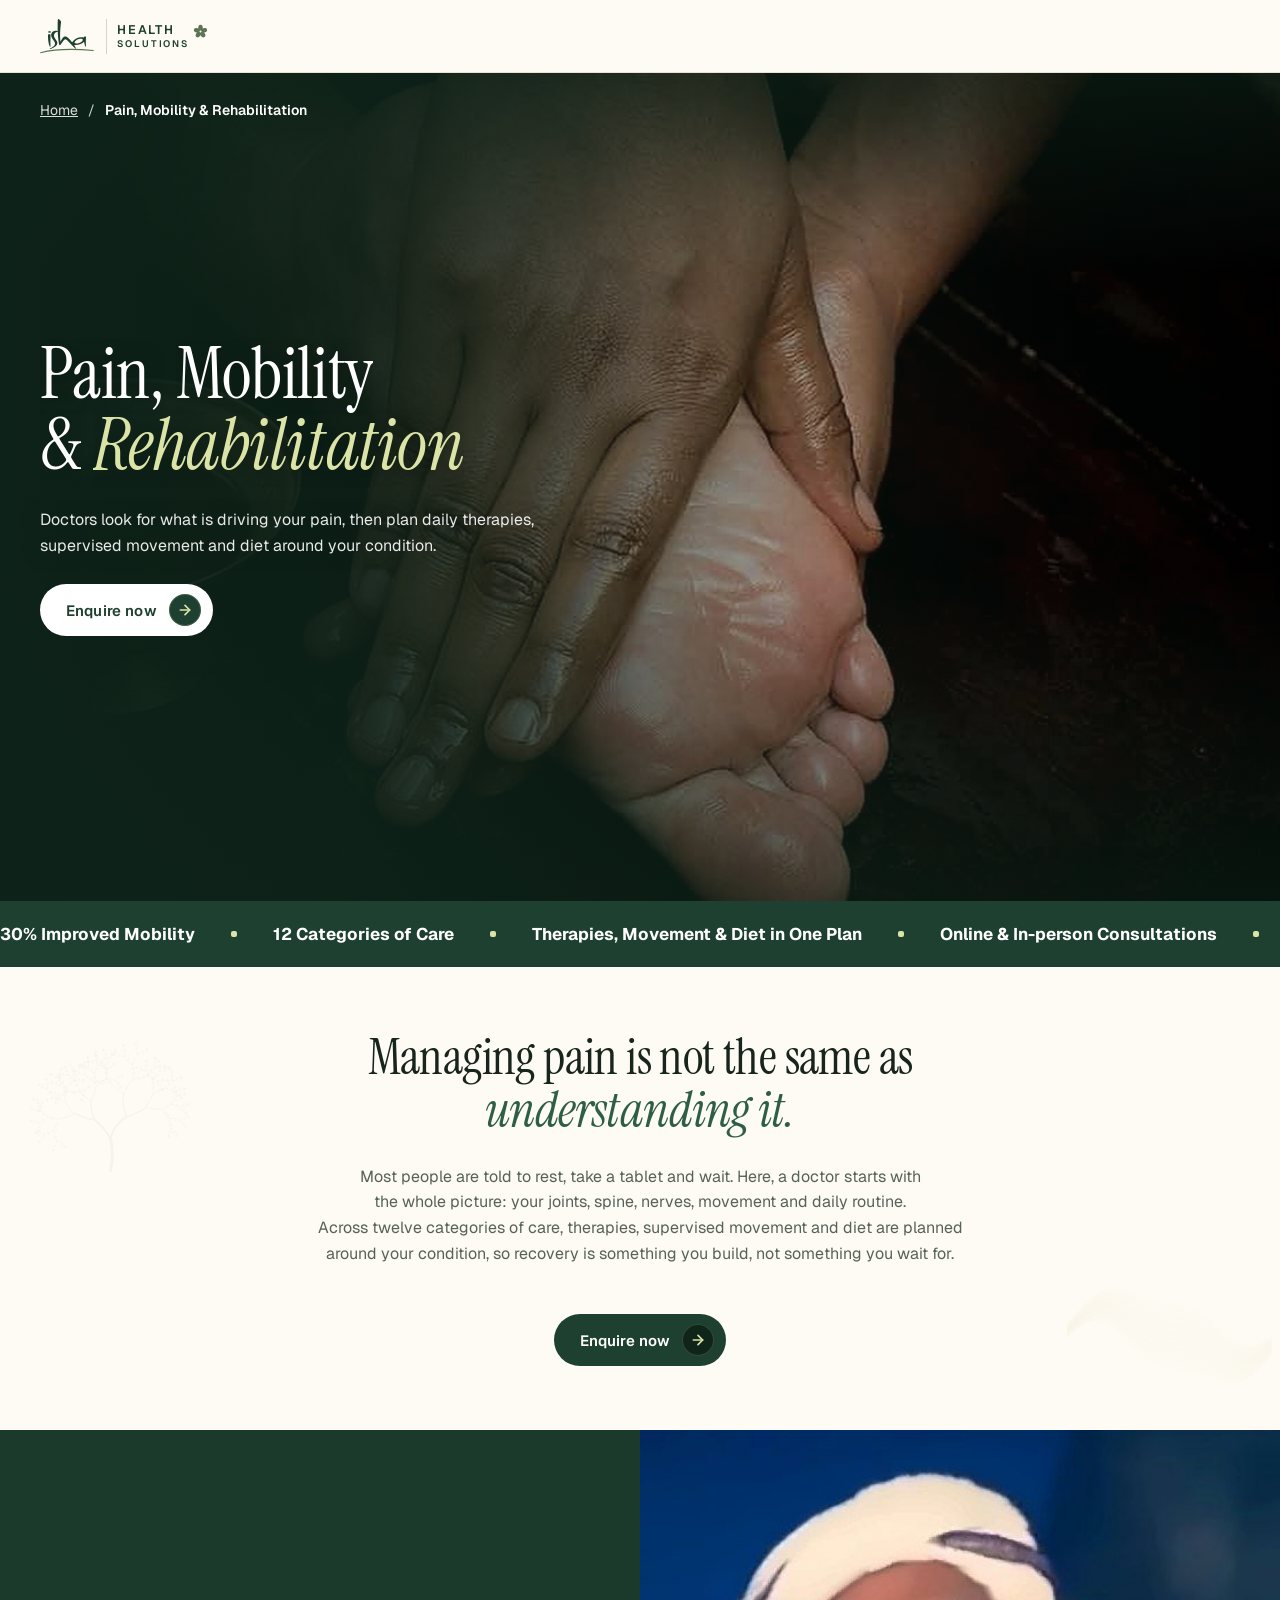
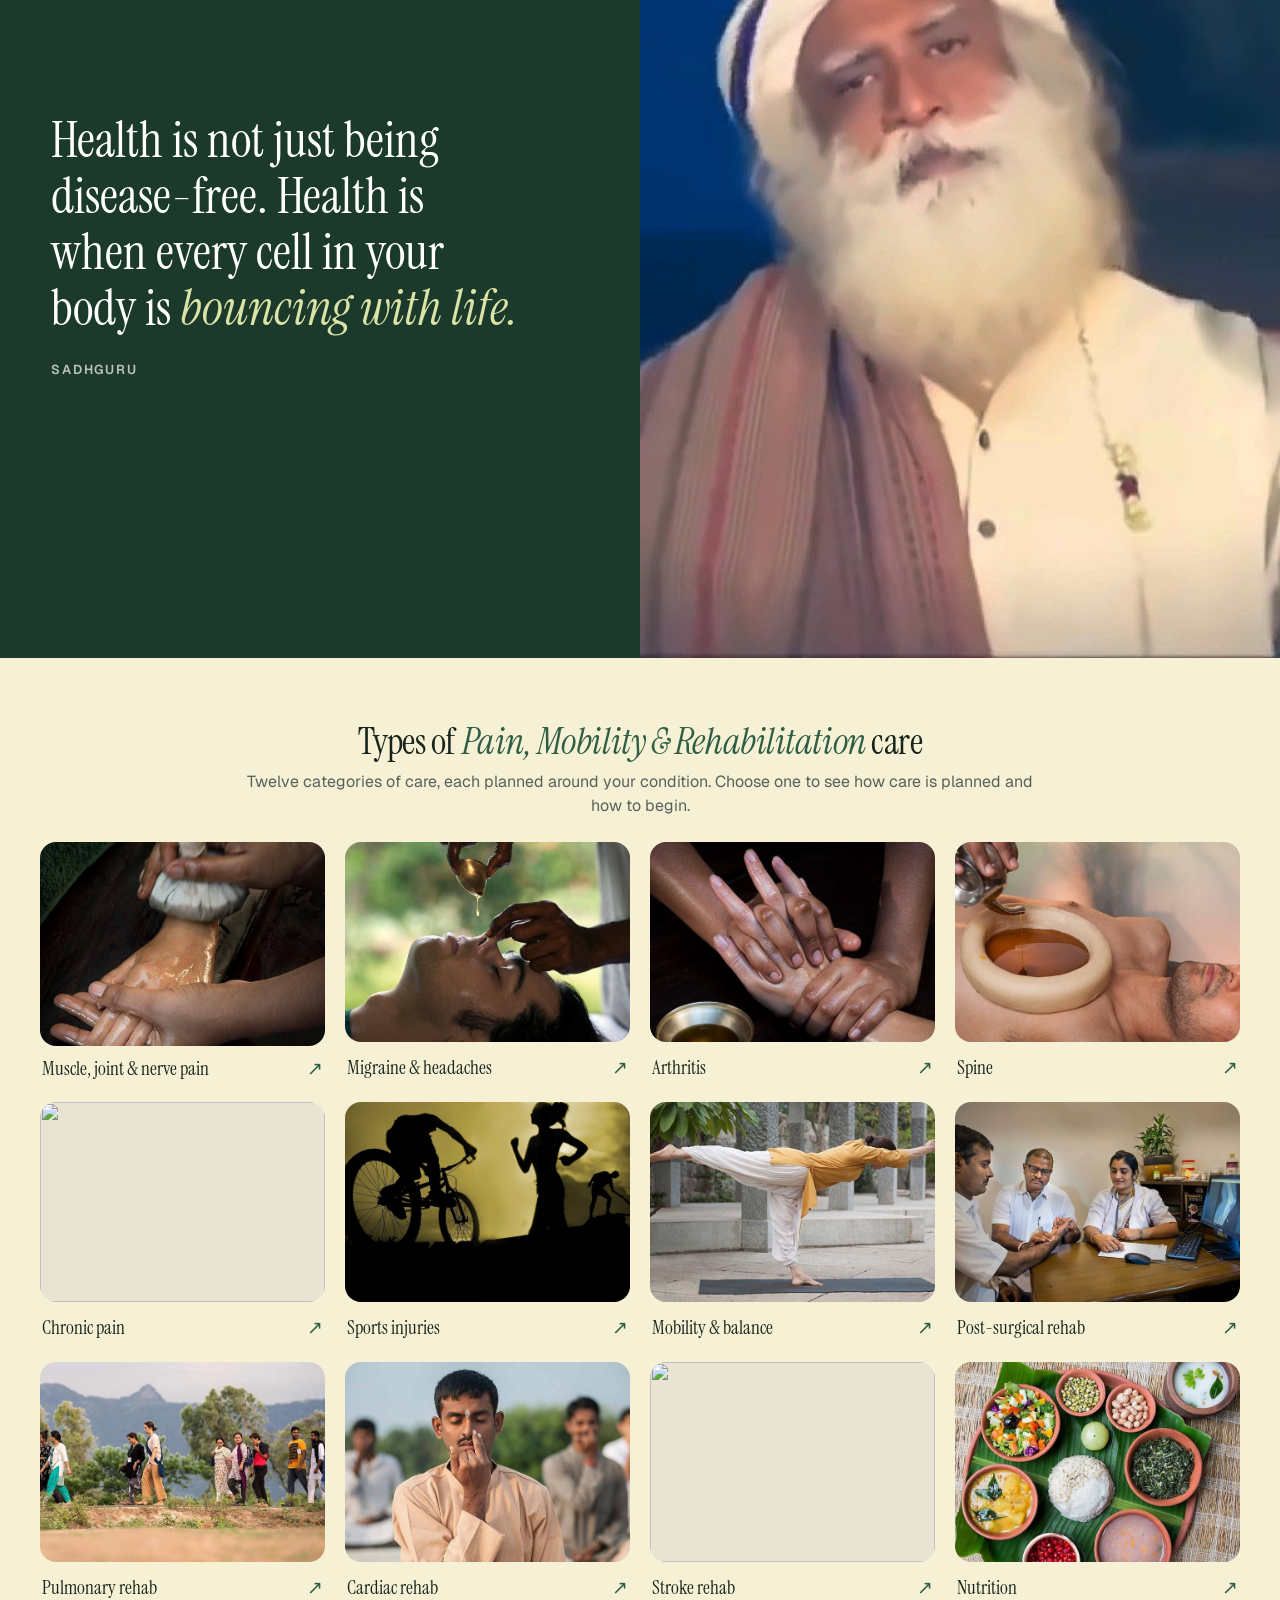
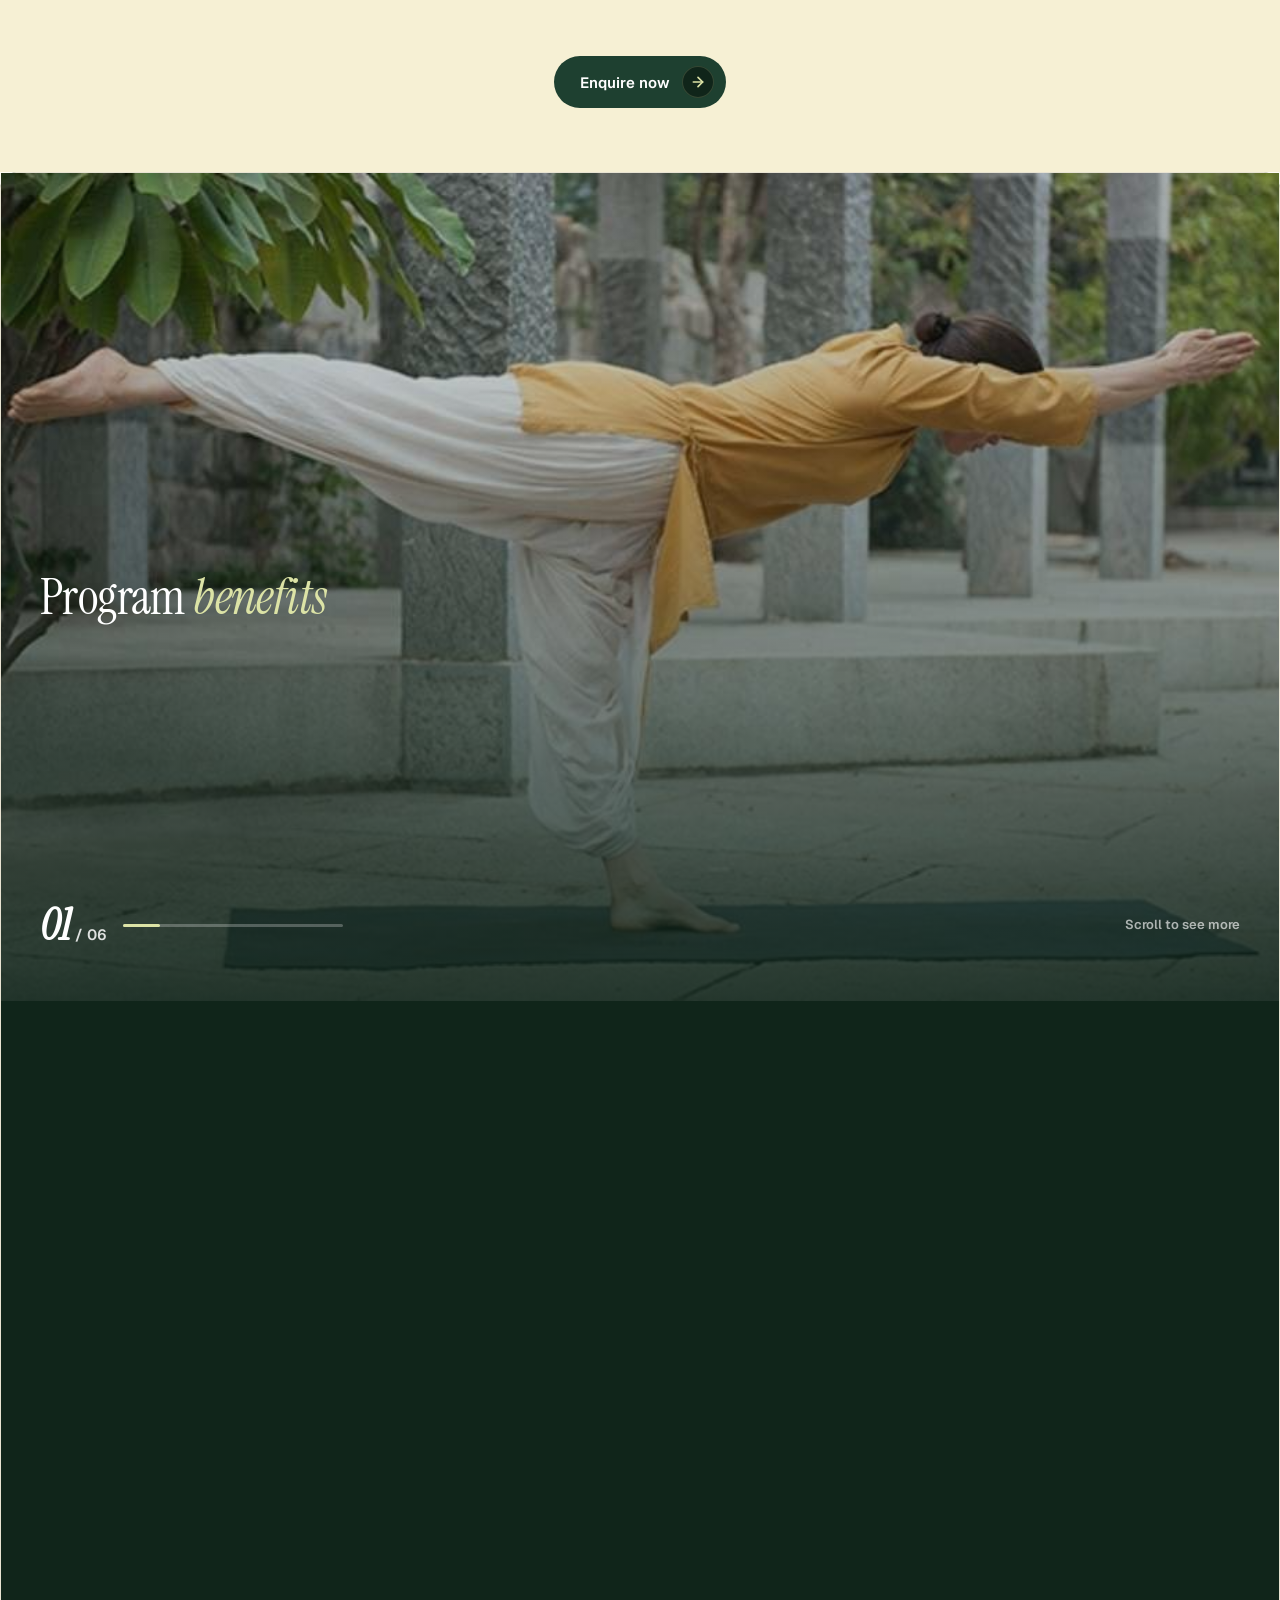
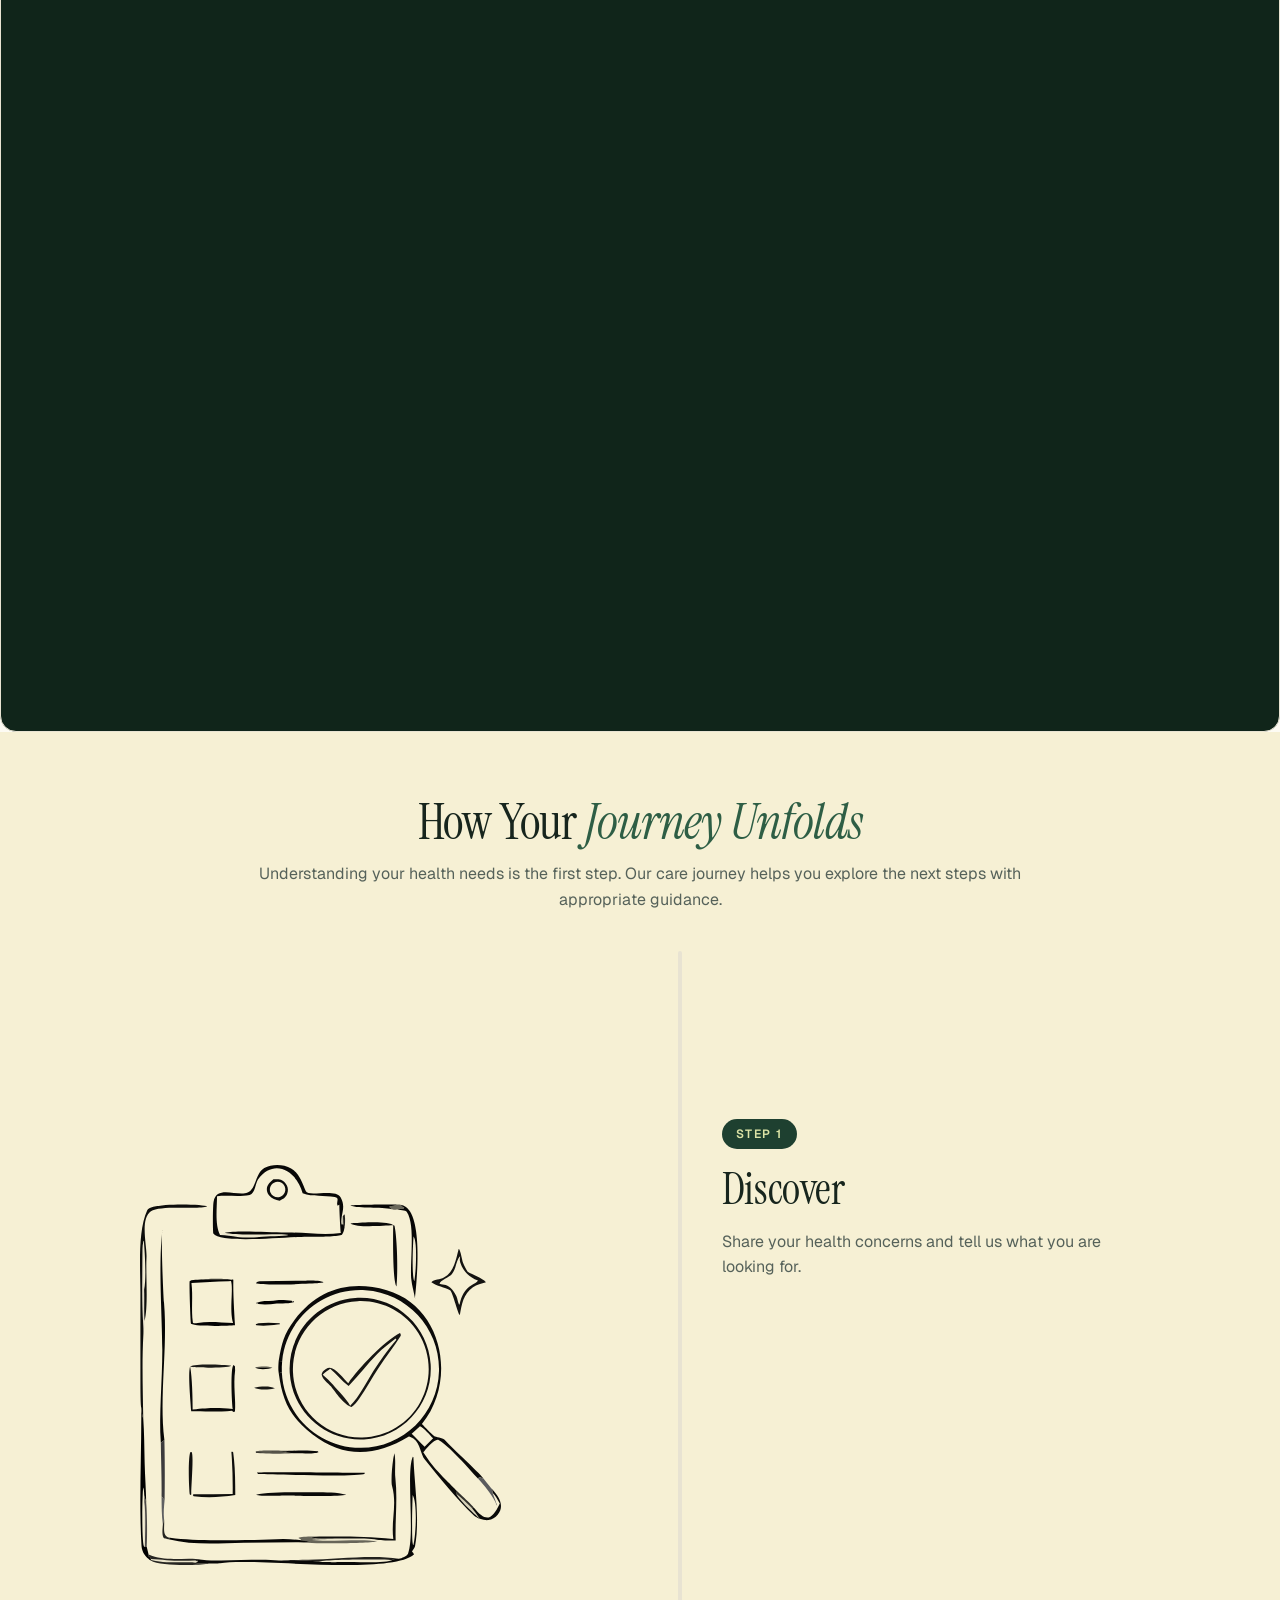
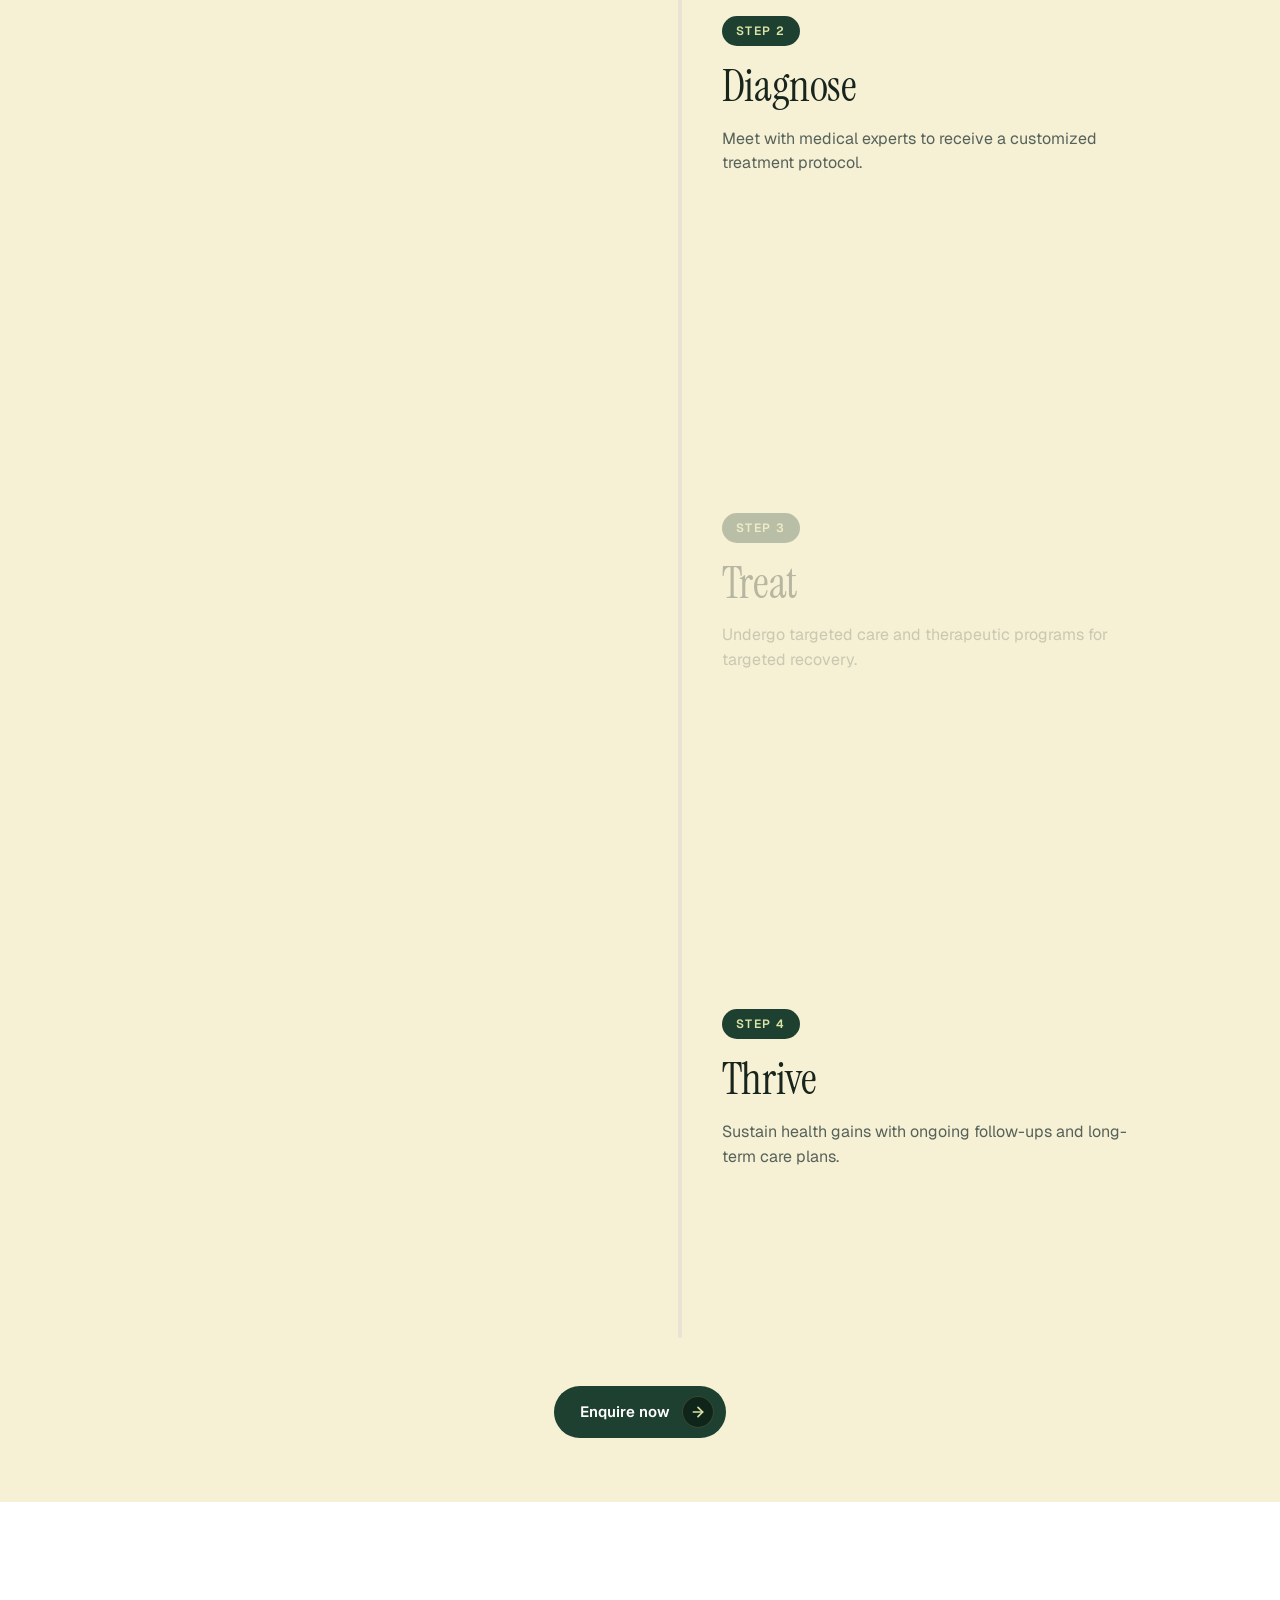
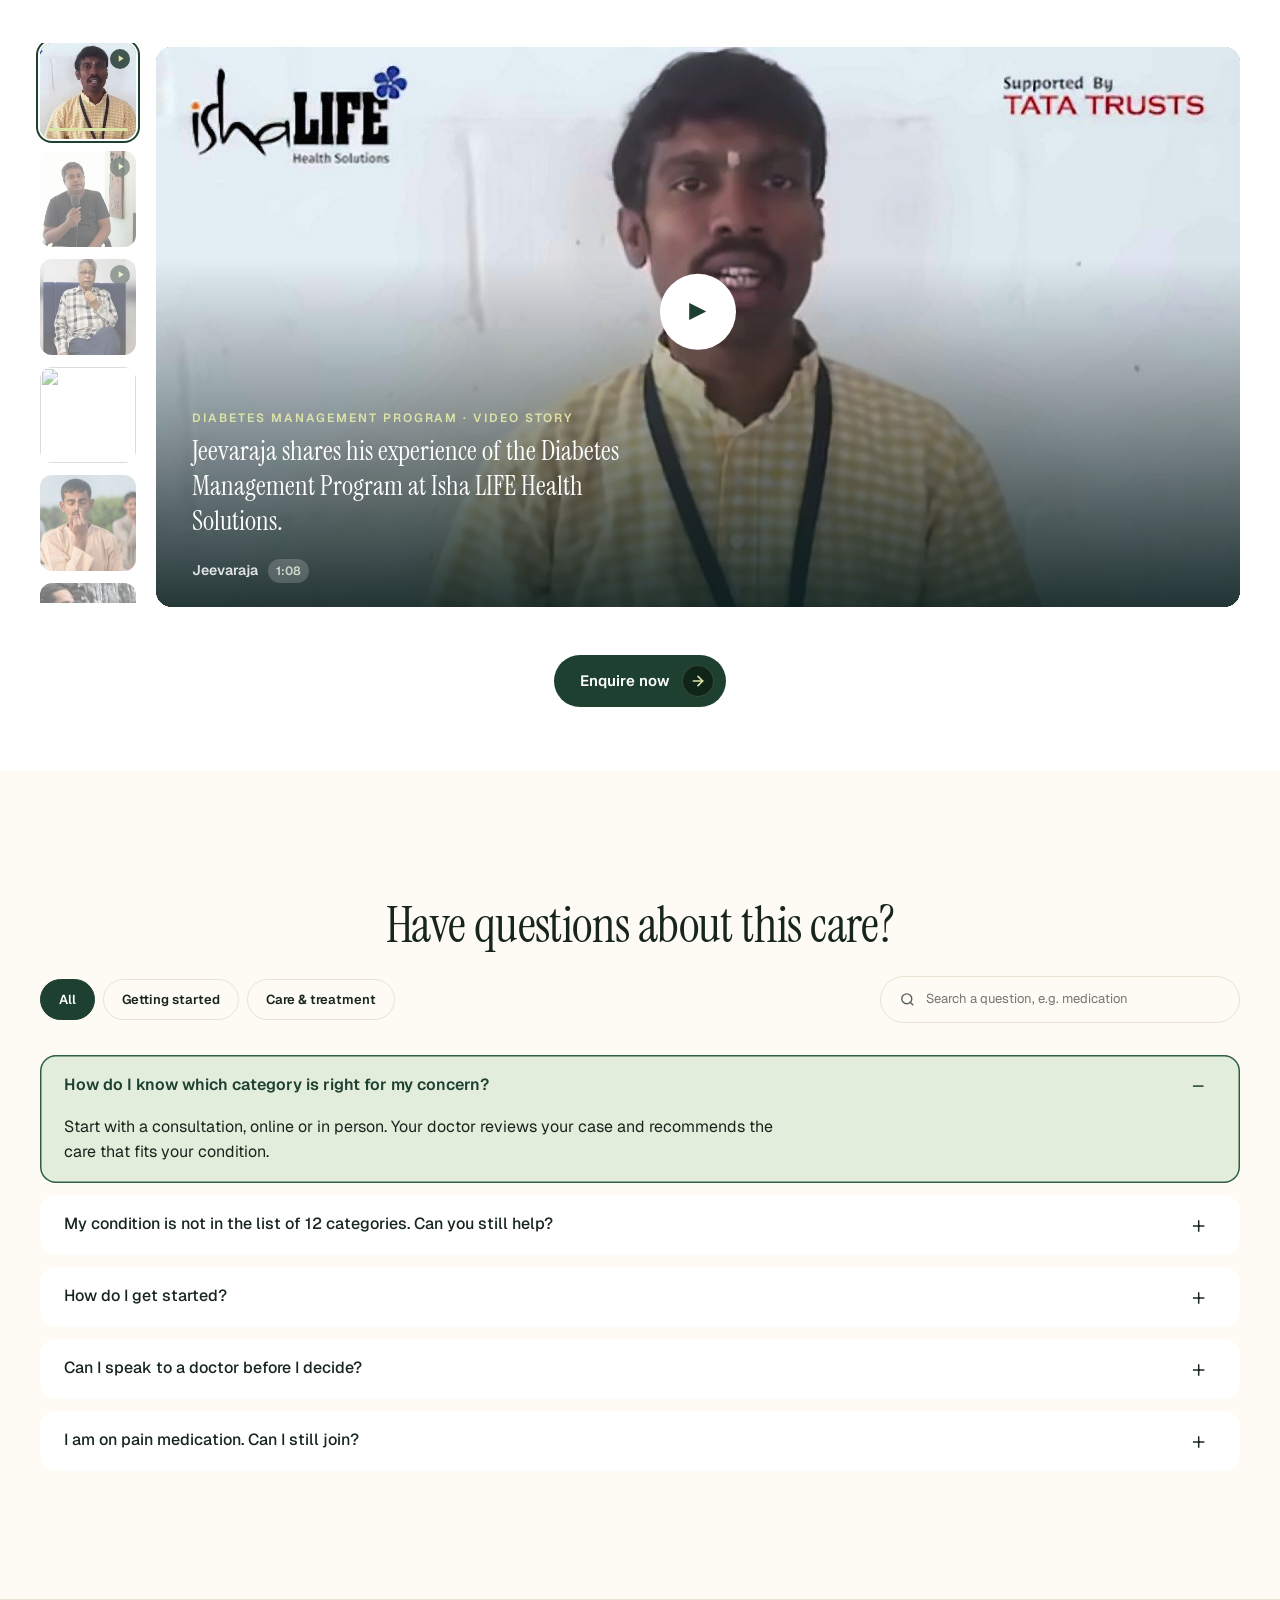
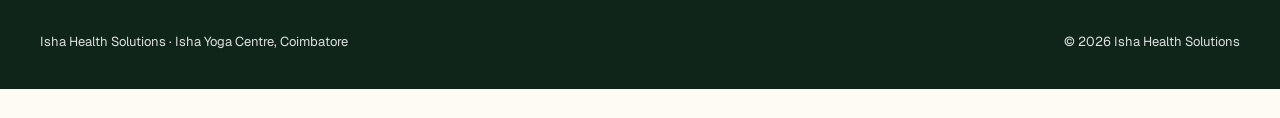
==== commit bd007af4: "Add files via upload" ====
--- a/pain-mobility.html
+++ b/pain-mobility.html
@@ -969,7 +969,7 @@
 html.ss-lock{overflow:hidden}
 @media(prefers-reduced-motion:reduce){.ss-p,.ss-bd,.cl-p,.cl-img img{transition:none}}
 html body #benefits .lb-row h3{text-transform:none!important;letter-spacing:0!important;font:400 var(--t-h3)/1.15 var(--f-serif)!important}html body main>section.vs{padding-block:var(--sec-y)!important;min-height:0!important}html body main>section.vs>.w{width:min(1200px,100% - clamp(32px,6vw,96px))!important;margin-inline:auto!important}</style></head><body>
-<header><div class="w nav"><a class="logo ihs" href="index.html" aria-label="Isha Health Solutions home"><span class="lw"><img src="i/isha-green.svg" alt=""><svg class="sw" viewBox="0 0 100 8" preserveAspectRatio="none" aria-hidden="true"><path d="M1 6.2C28 1.4 62 .8 99 3.4" stroke="#EC671B" stroke-width="1.4" fill="none" stroke-linecap="round"/></svg></span><span class="lt"><span>HEALTH</span><span>SOLUTIONS</span></span><svg class="fl" viewBox="0 0 24 24" aria-hidden="true"><g fill="#EC671B"><ellipse cx="12" cy="6.2" rx="3.6" ry="5.2" transform="rotate(0 12 12)"/><ellipse cx="12" cy="6.2" rx="3.6" ry="5.2" transform="rotate(72 12 12)"/><ellipse cx="12" cy="6.2" rx="3.6" ry="5.2" transform="rotate(144 12 12)"/><ellipse cx="12" cy="6.2" rx="3.6" ry="5.2" transform="rotate(216 12 12)"/><ellipse cx="12" cy="6.2" rx="3.6" ry="5.2" transform="rotate(288 12 12)"/></g><circle cx="12" cy="12" r="1.6" fill="#fff"/></svg></a><a class="btn btn-p nav-cta" href="#enquire">Enquire now</a></div></header>
+<header><div class="w nav"><a class="logo ihs" href="index.html" aria-label="Isha Health Solutions home"><span class="lw"><img src="i/isha-green.svg" alt=""><svg class="sw" viewBox="0 0 100 8" preserveAspectRatio="none" aria-hidden="true"><path d="M1 6.2C28 1.4 62 .8 99 3.4" stroke="#EC671B" stroke-width="1.4" fill="none" stroke-linecap="round"/></svg></span><span class="lt"><span>HEALTH</span><span>SOLUTIONS</span></span><svg class="fl" viewBox="0 0 24 24" aria-hidden="true"><g fill="#EC671B"><ellipse cx="12" cy="6.2" rx="3.6" ry="5.2" transform="rotate(0 12 12)"/><ellipse cx="12" cy="6.2" rx="3.6" ry="5.2" transform="rotate(72 12 12)"/><ellipse cx="12" cy="6.2" rx="3.6" ry="5.2" transform="rotate(144 12 12)"/><ellipse cx="12" cy="6.2" rx="3.6" ry="5.2" transform="rotate(216 12 12)"/><ellipse cx="12" cy="6.2" rx="3.6" ry="5.2" transform="rotate(288 12 12)"/></g><circle cx="12" cy="12" r="1.6" fill="#fff"/></svg></a></div></header>
 <main>
 <section class="hero" id="hero">
 <div class="hbg"><img src="i/c-pain.jpg" alt=""></div>
@@ -981,32 +981,9 @@
 </div></div>
 </section>
 <div class="mq" aria-label="Highlights"><div id="mqi" data-stats='["30% Improved Mobility","12 Categories of Care","Therapies, Movement &amp; Diet in One Plan","Online &amp; In-person Consultations"]'></div></div>
-<section class="cint" id="intro"><img class="art a1" src="i/art-tree-g.svg" alt=""><img class="art a2" src="i/art-wave.svg" alt=""><div class="in"><h2><span class="l1">Managing pain is not the same as</span> <em class="l2">understanding it.</em></h2><p>Most people are told to rest, take a tablet and wait. Here, a doctor starts with the whole picture: your joints, spine, nerves, movement and daily routine.</p><p>Across twelve categories of care, therapies, supervised movement and diet are planned around your condition, so recovery is something you build, not something you wait for.</p></div></section>
+<section class="cint" id="intro"><img class="art a1" src="i/art-tree-g.svg" alt=""><img class="art a2" src="i/art-wave.svg" alt=""><div class="in"><h2><span class="l1">Managing pain is not the same as</span> <em class="l2">understanding it.</em></h2><p>Most people are told to rest, take a tablet and wait. Here, a doctor starts with the whole picture: your joints, spine, nerves, movement and daily routine.</p><p>Across twelve categories of care, therapies, supervised movement and diet are planned around your condition, so recovery is something you build, not something you wait for.</p><div class="sec-cta"><button type="button" class="btn btn-p" data-modes-open>Enquire now<span class="ci">→</span></button></div></div></section>
 <section class="sq2"><div class="w sq2-g"><div class="sq2-t"><blockquote>Health is not just being disease-free. Health is when every cell in your body is <em>bouncing with life.</em></blockquote><cite>Sadhguru</cite></div><div class="sq2-m"><video src="v/sadhguru-health.mp4" poster="i/sadhguru-health-poster.jpg" muted autoplay loop playsinline preload="metadata" aria-label="Sadhguru speaking on health"></video></div></div></section>
-<section class="g12 g12e" id="programs"><div class="w"><div class="hd"><h2>Types of <em>Pain, Mobility &amp; Rehabilitation</em> care</h2><p>Twelve categories of care, each planned around your condition. Choose one to see how care is planned and how to begin.</p></div><div class="g12-grid"><button type="button" class="g12-c" data-k="0" aria-haspopup="dialog"><span class="g12-im"><img src="i/p-all-kinds-of-muscle-joint-and-nerve-related-pain.jpg" alt="" loading="lazy"><span class="g12e-ov"><span>Doctors look for where the pain starts, then plan treatment around the root cause, combining classical Ayurvedic therapies with movement and yogic practice.</span></span></span><span class="g12e-t"><span>Muscle, joint &amp; nerve pain</span><i aria-hidden="true">↗</i></span></button><button type="button" class="g12-c" data-k="1" aria-haspopup="dialog"><span class="g12-im"><img src="i/p-migraine-and-headaches.jpg" alt="" loading="lazy"><span class="g12e-ov"><span>Your doctors review triggers, habits and history together, and plan care across systems of medicine to address the cause, not just the symptom.</span></span></span><span class="g12e-t"><span>Migraine &amp; headaches</span><i aria-hidden="true">↗</i></span></button><button type="button" class="g12-c" data-k="2" aria-haspopup="dialog"><span class="g12-im"><img src="i/p-arthritis.jpg" alt="" loading="lazy"><span class="g12e-ov"><span>Care for arthritis and chronic joint pain that aims to ease stiffness, build support around the joint and, where your doctor advises, reduce reliance on heavy medication.</span></span></span><span class="g12e-t"><span>Arthritis</span><i aria-hidden="true">↗</i></span></button><button type="button" class="g12-c" data-k="3" aria-haspopup="dialog"><span class="g12-im"><img src="i/p-spine-related-issues.jpg" alt="" loading="lazy"><span class="g12e-ov"><span>For persistent back and neck pain, disc problems, sciatica and posture strain, with a plan built around your spine and your lifestyle.</span></span></span><span class="g12e-t"><span>Spine</span><i aria-hidden="true">↗</i></span></button><button type="button" class="g12-c" data-k="4" aria-haspopup="dialog"><span class="g12-im"><img src="i/x-shiro.jpg" alt="" loading="lazy"><span class="g12e-ov"><span>Pain that has lasted months or years needs a plan that evolves. Doctors coordinate therapies, practice and diet, and adjust them as you respond.</span></span></span><span class="g12e-t"><span>Chronic pain</span><i aria-hidden="true">↗</i></span></button><button type="button" class="g12-c" data-k="5" aria-haspopup="dialog"><span class="g12-im"><img src="i/p-sports-injuries.jpg" alt="" loading="lazy"><span class="g12e-ov"><span>For tendonitis, ligament injuries and muscle strain, care focuses on helping the injury heal and correcting what caused it.</span></span></span><span class="g12e-t"><span>Sports injuries</span><i aria-hidden="true">↗</i></span></button><button type="button" class="g12-c" data-k="6" aria-haspopup="dialog"><span class="g12-im"><img src="i/p-mobility-and-balance.jpg" alt="" loading="lazy"><span class="g12e-ov"><span>Care for limited mobility and unsteadiness, building strength and stability step by step.</span></span></span><span class="g12e-t"><span>Mobility &amp; balance</span><i aria-hidden="true">↗</i></span></button><button type="button" class="g12-c" data-k="7" aria-haspopup="dialog"><span class="g12-im"><img src="i/d1.jpg" alt="" loading="lazy"><span class="g12e-ov"><span>A structured recovery plan that helps rebuild range of motion and strength, planned by your doctor and delivered by trained specialists.</span></span></span><span class="g12e-t"><span>Post-surgical rehab</span><i aria-hidden="true">↗</i></span></button><button type="button" class="g12-c" data-k="8" aria-haspopup="dialog"><span class="g12-im"><img src="i/p-pulmonary-rehabilitation.jpg" alt="" loading="lazy"><span class="g12e-ov"><span>A coordinated plan that brings together doctors from different systems of medicine, with practices you can continue at home.</span></span></span><span class="g12e-t"><span>Pulmonary rehab</span><i aria-hidden="true">↗</i></span></button><button type="button" class="g12-c" data-k="9" aria-haspopup="dialog"><span class="g12-im"><img src="i/p-cardiac-rehabilitation.jpg" alt="" loading="lazy"><span class="g12e-ov"><span>Recovery that follows your doctor&#x27;s plan, with supervised therapies, guided practice and food planned around your heart health.</span></span></span><span class="g12e-t"><span>Cardiac rehab</span><i aria-hidden="true">↗</i></span></button><button type="button" class="g12-c" data-k="10" aria-haspopup="dialog"><span class="g12-im"><img src="i/x-yogaclass.jpg" alt="" loading="lazy"><span class="g12e-ov"><span>Care that supports movement, strength and daily function after a stroke, planned with your doctors.</span></span></span><span class="g12e-t"><span>Stroke rehab</span><i aria-hidden="true">↗</i></span></button><button type="button" class="g12-c" data-k="11" aria-haspopup="dialog"><span class="g12-im"><img src="i/p-nutrition.jpg" alt="" loading="lazy"><span class="g12e-ov"><span>Nutrition that supports your treatment and recovery, from advice you can use every day to meals prepared with care.</span></span></span><span class="g12e-t"><span>Nutrition</span><i aria-hidden="true">↗</i></span></button></div></div></section><section class="md2 md2f" id="formats"><div class="w"><div class="hd md2-hd"><h2>Explore how we can <em>support your health</em></h2><p>Discover the care options available to address health concerns and support your wellbeing. Choose a mode to see how it works.</p></div><div class="md2-tabs" role="tablist" aria-label="Program mode"><button type="button" role="tab" class="md2-t" id="md2-t0" aria-controls="md2-p0" aria-selected="true" tabindex="0"><span class="md2-ic"><svg viewBox="0 0 24 24" fill="none" stroke="currentColor" stroke-width="1.7" stroke-linecap="round" stroke-linejoin="round" aria-hidden="true"><path d="M11 2v2"/><path d="M5 2v2"/><path d="M5 3H4a2 2 0 0 0-2 2v4a6 6 0 0 0 12 0V5a2 2 0 0 0-2-2h-1"/><path d="M8 15a6 6 0 0 0 12 0v-3"/><circle cx="20" cy="10" r="2"/></svg></span><span><b>Discovery call</b><small>30–40 mins</small><em class="md2-sub">Online or in person</em></span><i class="md2-rd" aria-hidden="true"></i></button><button type="button" role="tab" class="md2-t" id="md2-t1" aria-controls="md2-p1" aria-selected="false" tabindex="-1"><span class="md2-ic"><svg viewBox="0 0 24 24" fill="none" stroke="currentColor" stroke-width="1.7" stroke-linecap="round" stroke-linejoin="round" aria-hidden="true"><path d="M19 14c1.49-1.46 3-3.21 3-5.5A5.5 5.5 0 0 0 16.5 3c-1.76 0-3 .5-4.5 2-1.5-1.5-2.74-2-4.5-2A5.5 5.5 0 0 0 2 8.5c0 2.3 1.5 4.05 3 5.5l7 7Z"/><path d="M12 8v6"/><path d="M9 11h6"/></svg></span><span><b>Residential recovery</b><small>3–5 days</small><em class="md2-sub">Doctor-planned stay</em></span><i class="md2-rd" aria-hidden="true"></i></button><button type="button" role="tab" class="md2-t" id="md2-t2" aria-controls="md2-p2" aria-selected="false" tabindex="-1"><span class="md2-ic"><svg viewBox="0 0 24 24" fill="none" stroke="currentColor" stroke-width="1.7" stroke-linecap="round" stroke-linejoin="round" aria-hidden="true"><path d="M12 22c-4 0-7-3-8-7 3 0 5 1 6 3-1-3 0-7 2-10 2 3 3 7 2 10 1-2 3-3 6-3-1 4-4 7-8 7Z"/><path d="M4 15c-1-3 0-6 2-8 1 2 2 4 2 6"/><path d="M20 15c1-3 0-6-2-8-1 2-2 4-2 6"/></svg></span><span><b>Residential rejuvenation</b><small>10 / 21 days</small><em class="md2-sub">Longer reset stay</em></span><i class="md2-rd" aria-hidden="true"></i></button></div><div class="md3" role="tabpanel" id="md2-p0" aria-labelledby="md2-t0">
-<div class="md3-im"><img src="i/d1.jpg" alt="" loading="lazy"><div class="md3-cap"><span class="md3-dur">30–40 mins</span><span class="md3-sub">Online or in person</span></div></div>
-<div class="md3-info">
-
-<div class="md3-b"><h4>Who it is for</h4><ul><li>People with a health concern or diagnosis</li><li>Those seeking medical guidance</li><li>Those needing an immediate or regular consultation</li></ul></div>
-<div class="md3-b"><h4>What is included</h4><ul><li>Doctor consultation</li><li>Prescription with medicines</li><li>Recommendations for food and lifestyle</li><li>Yoga, yogic processes and therapies</li></ul></div>
-<div class="md3-b md3-how"><span class="md2-eb">How it works</span><ol class="md2-steps"><li><span class="md2-n">01</span><div><b>Login or register</b><p>Create your profile on My Medic so your doctor can see your details.</p></div></li><li><span class="md2-n">02</span><div><b>Select your symptom</b><p>Choose the concern closest to what you feel, and add anything the doctor should know.</p></div></li><li><span class="md2-n">03</span><div><b>Check location and dates</b><p>Pick in-person or online, and choose a slot that works for you.</p></div></li><li><span class="md2-n">04</span><div><b>Book your discovery call</b><p>Confirm your slot. Your doctor reviews your case before you meet.</p></div></li></ol></div>
-<div class="md3-cta"><button type="button" class="btn btn-p" data-mode-go="Discovery call">Enquire about Discovery call<span class="ci">→</span></button></div></div></div>
-<div class="md3" role="tabpanel" id="md2-p1" aria-labelledby="md2-t1" hidden>
-<div class="md3-im"><img src="i/e-therapy.jpg" alt="" loading="lazy"><div class="md3-cap"><span class="md3-dur">3–5 days</span><span class="md3-sub">Doctor-planned stay</span></div></div>
-<div class="md3-info">
-
-<div class="md3-b"><h4>Who it is for</h4><ul><li>People with a specific health condition</li><li>Those requiring structured treatment or rehabilitation</li><li>Those seeking long-term health improvement</li></ul></div>
-<div class="md3-b"><h4>What is included</h4><ul><li>Therapies planned and supervised by your doctor</li><li>Physiotherapy and movement work</li><li>Yoga Chikitsa adapted to you</li><li>Meals planned for your condition</li><li>Aftercare plan for home</li></ul></div>
-<div class="md3-b md3-how"><span class="md2-eb">How it works</span><ol class="md2-steps"><li><span class="md2-n">01</span><div><b>Select your program</b><p>Choose the program that matches your condition, or let a doctor guide you.</p></div></li><li><span class="md2-n">02</span><div><b>Send an enquiry</b><p>Share your concern and reports through the enquiry form.</p></div></li><li><span class="md2-n">03</span><div><b>Pilot call with a doctor</b><p>A doctor reviews your case and confirms whether the program suits you.</p></div></li><li><span class="md2-n">04</span><div><b>Program confirmation</b><p>Dates, stay and your plan are confirmed with you.</p></div></li><li><span class="md2-n">05</span><div><b>Register and arrive</b><p>Complete your registration. Your care begins on arrival.</p></div></li></ol></div>
-<div class="md3-cta"><button type="button" class="btn btn-p" data-mode-go="Residential recovery">Enquire about Residential recovery<span class="ci">→</span></button></div></div></div>
-<div class="md3" role="tabpanel" id="md2-p2" aria-labelledby="md2-t2" hidden>
-<div class="md3-im"><img src="i/e-campus.jpg" alt="" loading="lazy"><div class="md3-cap"><span class="md3-dur">10 / 21 days</span><span class="md3-sub">Longer reset stay</span></div></div>
-<div class="md3-info">
-
-<div class="md3-b"><h4>Who it is for</h4><ul><li>Those looking to prevent illness</li><li>Those seeking better vitality, immunity and energy</li><li>Those wanting to manage stress, sleep and lifestyle</li></ul></div>
-<div class="md3-b"><h4>What is included</h4><ul><li>Classical Ayurvedic therapies</li><li>Daily yoga practice</li><li>Sattvic food planned for you</li><li>Guided rest and quiet time</li><li>Home practice to continue</li></ul></div>
-<div class="md3-b md3-how"><span class="md2-eb">How it works</span><ol class="md2-steps"><li><span class="md2-n">01</span><div><b>Pilot call with a doctor</b><p>Tell us where you are and what you hope to change. A doctor advises the right stay.</p></div></li><li><span class="md2-n">02</span><div><b>Program and therapy confirmation</b><p>Your dates, therapies and daily rhythm are confirmed with you.</p></div></li><li><span class="md2-n">03</span><div><b>Register and arrive</b><p>Complete your registration. Your stay begins on arrival.</p></div></li></ol></div>
-</div><div class="md3-cta"><button type="button" class="btn btn-p" data-mode-go="Residential rejuvenation">Enquire about Residential rejuvenation<span class="ci">→</span></button></div></div></div></section>
+<section class="g12 g12e" id="programs"><div class="w"><div class="hd"><h2>Types of <em>Pain, Mobility &amp; Rehabilitation</em> care</h2><p>Twelve categories of care, each planned around your condition. Choose one to see how care is planned and how to begin.</p></div><div class="g12-grid"><button type="button" class="g12-c" data-k="0" aria-haspopup="dialog"><span class="g12-im"><img src="i/p-all-kinds-of-muscle-joint-and-nerve-related-pain.jpg" alt="" loading="lazy"><span class="g12e-ov"><span>Doctors look for where the pain starts, then plan treatment around the root cause, combining classical Ayurvedic therapies with movement and yogic practice.</span></span></span><span class="g12e-t"><span>Muscle, joint &amp; nerve pain</span><i aria-hidden="true">↗</i></span></button><button type="button" class="g12-c" data-k="1" aria-haspopup="dialog"><span class="g12-im"><img src="i/p-migraine-and-headaches.jpg" alt="" loading="lazy"><span class="g12e-ov"><span>Your doctors review triggers, habits and history together, and plan care across systems of medicine to address the cause, not just the symptom.</span></span></span><span class="g12e-t"><span>Migraine &amp; headaches</span><i aria-hidden="true">↗</i></span></button><button type="button" class="g12-c" data-k="2" aria-haspopup="dialog"><span class="g12-im"><img src="i/p-arthritis.jpg" alt="" loading="lazy"><span class="g12e-ov"><span>Care for arthritis and chronic joint pain that aims to ease stiffness, build support around the joint and, where your doctor advises, reduce reliance on heavy medication.</span></span></span><span class="g12e-t"><span>Arthritis</span><i aria-hidden="true">↗</i></span></button><button type="button" class="g12-c" data-k="3" aria-haspopup="dialog"><span class="g12-im"><img src="i/p-spine-related-issues.jpg" alt="" loading="lazy"><span class="g12e-ov"><span>For persistent back and neck pain, disc problems, sciatica and posture strain, with a plan built around your spine and your lifestyle.</span></span></span><span class="g12e-t"><span>Spine</span><i aria-hidden="true">↗</i></span></button><button type="button" class="g12-c" data-k="4" aria-haspopup="dialog"><span class="g12-im"><img src="i/x-shiro.jpg" alt="" loading="lazy"><span class="g12e-ov"><span>Pain that has lasted months or years needs a plan that evolves. Doctors coordinate therapies, practice and diet, and adjust them as you respond.</span></span></span><span class="g12e-t"><span>Chronic pain</span><i aria-hidden="true">↗</i></span></button><button type="button" class="g12-c" data-k="5" aria-haspopup="dialog"><span class="g12-im"><img src="i/p-sports-injuries.jpg" alt="" loading="lazy"><span class="g12e-ov"><span>For tendonitis, ligament injuries and muscle strain, care focuses on helping the injury heal and correcting what caused it.</span></span></span><span class="g12e-t"><span>Sports injuries</span><i aria-hidden="true">↗</i></span></button><button type="button" class="g12-c" data-k="6" aria-haspopup="dialog"><span class="g12-im"><img src="i/p-mobility-and-balance.jpg" alt="" loading="lazy"><span class="g12e-ov"><span>Care for limited mobility and unsteadiness, building strength and stability step by step.</span></span></span><span class="g12e-t"><span>Mobility &amp; balance</span><i aria-hidden="true">↗</i></span></button><button type="button" class="g12-c" data-k="7" aria-haspopup="dialog"><span class="g12-im"><img src="i/d1.jpg" alt="" loading="lazy"><span class="g12e-ov"><span>A structured recovery plan that helps rebuild range of motion and strength, planned by your doctor and delivered by trained specialists.</span></span></span><span class="g12e-t"><span>Post-surgical rehab</span><i aria-hidden="true">↗</i></span></button><button type="button" class="g12-c" data-k="8" aria-haspopup="dialog"><span class="g12-im"><img src="i/p-pulmonary-rehabilitation.jpg" alt="" loading="lazy"><span class="g12e-ov"><span>A coordinated plan that brings together doctors from different systems of medicine, with practices you can continue at home.</span></span></span><span class="g12e-t"><span>Pulmonary rehab</span><i aria-hidden="true">↗</i></span></button><button type="button" class="g12-c" data-k="9" aria-haspopup="dialog"><span class="g12-im"><img src="i/p-cardiac-rehabilitation.jpg" alt="" loading="lazy"><span class="g12e-ov"><span>Recovery that follows your doctor&#x27;s plan, with supervised therapies, guided practice and food planned around your heart health.</span></span></span><span class="g12e-t"><span>Cardiac rehab</span><i aria-hidden="true">↗</i></span></button><button type="button" class="g12-c" data-k="10" aria-haspopup="dialog"><span class="g12-im"><img src="i/x-yogaclass.jpg" alt="" loading="lazy"><span class="g12e-ov"><span>Care that supports movement, strength and daily function after a stroke, planned with your doctors.</span></span></span><span class="g12e-t"><span>Stroke rehab</span><i aria-hidden="true">↗</i></span></button><button type="button" class="g12-c" data-k="11" aria-haspopup="dialog"><span class="g12-im"><img src="i/p-nutrition.jpg" alt="" loading="lazy"><span class="g12e-ov"><span>Nutrition that supports your treatment and recovery, from advice you can use every day to meals prepared with care.</span></span></span><span class="g12e-t"><span>Nutrition</span><i aria-hidden="true">↗</i></span></button></div><div class="sec-cta"><button type="button" class="btn btn-p" data-modes-open>Enquire now<span class="ci">→</span></button></div></div></section>
 
 <section class="lb hs" id="benefits"><div class="lb-pin"><div class="lb-bg"><img src="i/e-yoga.jpg" alt="" loading="lazy"></div><div class="w lb-w"><div class="lb-hd"><h2>Program <em>benefits</em></h2></div><div class="lb-row" tabindex="0" aria-label="Program benefits, scroll sideways"><article><span class="lb-ic"><svg viewBox="0 0 24 24" width="24" height="24" fill="none" stroke="currentColor" stroke-width="1.75" stroke-linecap="round" stroke-linejoin="round" aria-hidden="true"><path d="M12 2v4"/><path d="m16.2 7.8 2.9-2.9"/><path d="M18 12h4"/><path d="m16.2 16.2 2.9 2.9"/><path d="M12 18v4"/><path d="m4.9 19.1 2.9-2.9"/><path d="M2 12h4"/><path d="m4.9 4.9 2.9 2.9"/></svg></span><h3>Care that looks for the cause</h3><p>Not only the symptom. Your doctor maps where the pain or limitation starts.</p></article><article><span class="lb-ic"><svg viewBox="0 0 24 24" width="24" height="24" fill="none" stroke="currentColor" stroke-width="1.75" stroke-linecap="round" stroke-linejoin="round" aria-hidden="true"><rect width="18" height="18" x="3" y="3" rx="2"/><path d="M3 9h18"/><path d="M9 21V9"/></svg></span><h3>One plan across four systems</h3><p>Allopathy, Ayurveda, Siddha and yoga, coordinated by your doctors.</p></article><article><span class="lb-ic"><svg viewBox="0 0 24 24" width="24" height="24" fill="none" stroke="currentColor" stroke-width="1.75" stroke-linecap="round" stroke-linejoin="round" aria-hidden="true"><path d="M16 21v-2a4 4 0 0 0-4-4H6a4 4 0 0 0-4 4v2"/><circle cx="9" cy="7" r="4"/><path d="m16 11 2 2 4-4"/></svg></span><h3>Supervised by trained specialists</h3><p>Therapies and movement work delivered and monitored through your care.</p></article><article><span class="lb-ic"><svg viewBox="0 0 24 24" width="24" height="24" fill="none" stroke="currentColor" stroke-width="1.75" stroke-linecap="round" stroke-linejoin="round" aria-hidden="true"><path d="M15 21v-8a1 1 0 0 0-1-1h-4a1 1 0 0 0-1 1v8"/><path d="M3 10a2 2 0 0 1 .709-1.528l7-5.999a2 2 0 0 1 2.582 0l7 5.999A2 2 0 0 1 21 10v9a2 2 0 0 1-2 2H5a2 2 0 0 1-2-2z"/></svg></span><h3>Practice you can take home</h3><p>Movement, yogic practice and diet you can continue after you leave.</p></article><article><span class="lb-ic"><svg viewBox="0 0 24 24" width="24" height="24" fill="none" stroke="currentColor" stroke-width="1.75" stroke-linecap="round" stroke-linejoin="round" aria-hidden="true"><path d="m10.5 20.5 10-10a4.95 4.95 0 1 0-7-7l-10 10a4.95 4.95 0 1 0 7 7Z"/><path d="m8.5 8.5 7 7"/></svg></span><h3>Medication guided with care</h3><p>Any change to medication is gradual and only under medical guidance.</p></article><article><span class="lb-ic"><svg viewBox="0 0 24 24" width="24" height="24" fill="none" stroke="currentColor" stroke-width="1.75" stroke-linecap="round" stroke-linejoin="round" aria-hidden="true"><path d="M21 12a9 9 0 1 1-9-9c2.52 0 4.93 1 6.74 2.74L21 8"/><path d="M21 3v5h-5"/></svg></span><h3>A plan that adapts</h3><p>Follow-ups adjust your plan as your body responds.</p></article></div><div class="lb-st" aria-hidden="true"><span class="lb-n"><b id="lbN">01</b> / 06</span><div class="lb-prog"><i id="lbBar"></i></div><span class="lb-tip">Scroll to see more</span></div></div></div></section>
 
@@ -1015,13 +992,13 @@
 
 
 
-<div class="ss" id="ss" hidden><div class="ss-bd" data-x></div><aside class="ss-p" role="dialog" aria-modal="true" aria-labelledby="ssT" tabindex="-1"><button type="button" class="ss-x" data-x aria-label="Close"><svg viewBox="0 0 24 24" width="24" height="24" fill="none" stroke="currentColor" stroke-width="1.75" stroke-linecap="round" stroke-linejoin="round" aria-hidden="true"><path d="M18 6 6 18"/><path d="m6 6 12 12"/></svg></button><div id="ssC"></div><div id="ssE" class="ss-enq" hidden><button type="button" class="ss-back" data-ss-back hidden><span aria-hidden="true">←</span> Back to details</button><span class="ss-eb">Enquire now</span><h3 id="ssT2">Tell us what you need</h3><p>Share your details and our health team will reach out on WhatsApp to guide your next step.</p><form id="ef" data-enquiry data-endpoint="" novalidate><label>Name<input type="text" id="en" placeholder="Your name" required></label><label>WhatsApp number<input type="tel" id="ew" placeholder="Include your country code" required></label><label>I would like to start with<select id="em"><option>Consultation</option><option>Program</option><option>Therapy</option></select></label><label>Category<select id="ep"><option>Not sure yet</option><option>All kinds of muscle, joint and nerve-related pain</option><option>Migraine &amp; Headaches</option><option>Arthritis</option><option>Spine-related Issues</option><option>Chronic Pain Management</option><option>Sports Injuries</option><option>Mobility &amp; Balance</option><option>Post-surgical / Injury Rehabilitation</option><option>Pulmonary Rehabilitation</option><option>Cardiac Rehabilitation</option><option>Stroke Rehabilitation</option><option>Nutrition</option></select></label><label>What health challenge or question can we help you address?<textarea id="eq" rows="3"></textarea></label><button class="btn btn-p s" type="submit">Enquire now</button><div class="ok" id="eok" role="status"></div></form></div></aside></div>
+<div class="ss ss-modes" id="ss" hidden><div class="ss-bd" data-x></div><aside class="ss-p" role="dialog" aria-modal="true" aria-labelledby="ssT" tabindex="-1"><button type="button" class="ss-x" data-x><span>Close</span><svg viewBox="0 0 24 24" width="24" height="24" fill="none" stroke="currentColor" stroke-width="1.75" stroke-linecap="round" stroke-linejoin="round" aria-hidden="true"><path d="M18 6 6 18"/><path d="m6 6 12 12"/></svg></button><div id="ssC" hidden></div><div id="ssE" class="ss-enq" hidden><button type="button" class="ss-back" data-ss-back hidden><span aria-hidden="true">←</span> Back to modes</button><ol class="ss-stp" aria-label="Step 2 of 2"><li class="done"><i>✓</i><span>Choose a mode</span></li><li class="on" aria-current="step"><i>2</i><span>Enquire</span></li></ol><h3 id="ssT2">Tell us what you need</h3><p>Share your details and our health team will reach out on WhatsApp to guide your next step.</p><form id="ef" data-enquiry data-endpoint="" novalidate><label>Name<input type="text" id="en" placeholder="Your name" required></label><label>WhatsApp number<input type="tel" id="ew" placeholder="Include your country code" required></label><label>Category<input type="text" id="ec" value="Pain, Mobility &amp; Rehabilitation" readonly aria-readonly="true"></label><label>Sub-category<select id="ep" required><option value="">Select a sub-category</option><option>All kinds of muscle, joint and nerve-related pain</option><option>Migraine &amp; Headaches</option><option>Arthritis</option><option>Spine-related Issues</option><option>Chronic Pain Management</option><option>Sports Injuries</option><option>Mobility &amp; Balance</option><option>Post-surgical / Injury Rehabilitation</option><option>Pulmonary Rehabilitation</option><option>Cardiac Rehabilitation</option><option>Stroke Rehabilitation</option><option>Nutrition</option></select></label><label>What health challenge or question can we help you address?<textarea id="eq" rows="3"></textarea></label><button class="btn btn-p s" type="submit">Enquire now</button><div class="ok" id="eok" role="status"></div></form></div></aside></div>
 <section class="cj" id="journey"><div class="w"><div class="hd"><h2>How Your <em>Journey Unfolds</em></h2><p>Understanding your health needs is the first step. Our care journey helps you explore the next steps with appropriate guidance.</p></div>
-<div class="cj-g"><div class="cj-stk"><div class="cj-il" aria-hidden="true"><img src="i/jill.svg" alt="" class="on"><img src="i/st2.png" alt=""><img src="i/st3.png" alt=""><img src="i/st4.png" alt=""></div></div><div class="cj-wrap"><i class="cj-line" aria-hidden="true"><b></b></i><ol class="cj-list"><li class="cj-i on"><span class="jpill">Step 1</span><h3>Discover</h3><p>Share your health concerns and tell us what you are looking for.</p></li><li class="cj-i"><span class="jpill">Step 2</span><h3>Diagnose</h3><p>Meet with medical experts to receive a customized treatment protocol.</p></li><li class="cj-i"><span class="jpill">Step 3</span><h3>Treat</h3><p>Undergo targeted care and therapeutic programs for targeted recovery.</p></li><li class="cj-i"><span class="jpill">Step 4</span><h3>Thrive</h3><p>Sustain health gains with ongoing follow-ups and long-term care plans.</p></li></ol></div></div></div></section>
+<div class="cj-g"><div class="cj-stk"><div class="cj-il" aria-hidden="true"><img src="i/jill.svg" alt="" class="on"><img src="i/st2.png" alt=""><img src="i/st3.png" alt=""><img src="i/st4.png" alt=""></div></div><div class="cj-wrap"><i class="cj-line" aria-hidden="true"><b></b></i><ol class="cj-list"><li class="cj-i on"><span class="jpill">Step 1</span><h3>Discover</h3><p>Share your health concerns and tell us what you are looking for.</p></li><li class="cj-i"><span class="jpill">Step 2</span><h3>Diagnose</h3><p>Meet with medical experts to receive a customized treatment protocol.</p></li><li class="cj-i"><span class="jpill">Step 3</span><h3>Treat</h3><p>Undergo targeted care and therapeutic programs for targeted recovery.</p></li><li class="cj-i"><span class="jpill">Step 4</span><h3>Thrive</h3><p>Sustain health gains with ongoing follow-ups and long-term care plans.</p></li></ol></div></div><div class="sec-cta"><button type="button" class="btn btn-p" data-modes-open>Enquire now<span class="ci">→</span></button></div></div></section>
 <section class="csec" id="stories"><div class="w cpn">
 <div class="hd c"><h2>Stories and Experiences from <em>Our Participants</em></h2><p>Hear from patients who have experienced integrative care and whole-person healing across our specialized health programs.</p></div>
 <div class="stories"><div class="th" id="th"></div>
-<div class="vid"><img id="big" src="i/st-jeevaraja.jpg" alt=""><video class="pv" id="pv0" src="v/st-jeevaraja-pv.mp4" poster="i/st-jeevaraja.jpg" muted autoplay loop playsinline preload="auto" aria-hidden="true" style="object-position:50% 30%"></video><button class="play" id="playb" aria-label="Play video">▶</button><div class="cap" id="cap"></div></div></div></div></section>
+<div class="vid"><img id="big" src="i/st-jeevaraja.jpg" alt=""><video class="pv" id="pv0" src="v/st-jeevaraja-pv.mp4" poster="i/st-jeevaraja.jpg" muted autoplay loop playsinline preload="auto" aria-hidden="true" style="object-position:50% 30%"></video><button class="play" id="playb" aria-label="Play video">▶</button><div class="cap" id="cap"></div></div></div><div class="sec-cta"><button type="button" class="btn btn-p" data-modes-open>Enquire now<span class="ci">→</span></button></div></div></section>
 <section class="sec" id="faq" style="padding:0;background:var(--paper)"><div data-c="faq" data-q='[{"t": "Getting started", "q": "How do I know which category is right for my concern?", "a": "Start with a consultation, online or in person. Your doctor reviews your case and recommends the care that fits your condition."}, {"t": "Getting started", "q": "My condition is not in the list of 12 categories. Can you still help?", "a": "Very possibly. Book a consultation and a doctor will tell you honestly whether we are the right place for your concern."}, {"t": "Getting started", "q": "How do I get started?", "a": "Choose a category and send an enquiry, or book a consultation directly. A doctor then reviews your case and guides you on the next step."}, {"t": "Getting started", "q": "Can I speak to a doctor before I decide?", "a": "Yes. Consultations are available online and in person, so you can talk through your concern before committing to anything."}, {"t": "Care & treatment", "q": "I am on pain medication. Can I still join?", "a": "In most cases, yes. Your doctor reviews your case, including current medication, and advises what suits you. Any change to your medication is made gradually and only under medical guidance."}]' data-h='Have questions about this care?' data-s='Find answers to common questions about getting started, or speak directly with our health team.'></div></section>
 
 
@@ -1053,8 +1030,7 @@
 document.addEventListener('keydown',function(e){if(SS.hidden)return;if(e.key==='Escape')close();if(e.key==='Tab'){var f=SS.querySelectorAll('a,button');if(!f.length)return;var a=f[0],z=f[f.length-1];if(e.shiftKey&&document.activeElement===a){e.preventDefault();z.focus()}else if(!e.shiftKey&&document.activeElement===z){e.preventDefault();a.focus()}}});
 })();</script>
 
-<section class="sec sup" id="enquire"><div class="w sg"><div class="l"><h2>Talk to us about <em>your pain or mobility concern</em></h2><p>Share your details and tell us what you are looking for. Our team can help you understand how to take the next step with Isha Health Solutions.</p></div>
-<form id="ef2" data-enquiry data-endpoint="" novalidate><label>Name<input type="text" id="en2" placeholder="Your name" required></label><label>WhatsApp number<input type="tel" id="ew2" placeholder="Include your country code" required></label><label>I would like to start with<select id="em2"><option>Not sure yet</option><option>Discovery call</option><option>Residential recovery</option><option>Residential rejuvenation</option></select></label><label>Category<select id="ep2"><option>Not sure yet</option><option>All kinds of muscle, joint and nerve-related pain</option><option>Migraine &amp; Headaches</option><option>Arthritis</option><option>Spine-related Issues</option><option>Chronic Pain Management</option><option>Sports Injuries</option><option>Mobility &amp; Balance</option><option>Post-surgical / Injury Rehabilitation</option><option>Pulmonary Rehabilitation</option><option>Cardiac Rehabilitation</option><option>Stroke Rehabilitation</option><option>Nutrition</option></select></label><label>What health challenge or question can we help you address?<textarea id="eq2" rows="3"></textarea></label><button class="btn btn-p s" type="submit">Send enquiry</button><div class="ok" id="eok2" role="status"></div></form></div></section><footer class="sf"><div class="w"><div class="sf-r"><span>Isha Health Solutions · Isha Yoga Centre, Coimbatore</span><span>© 2026 Isha Health Solutions</span></div></div></footer>
+<footer class="sf"><div class="w"><div class="sf-r"><span>Isha Health Solutions · Isha Yoga Centre, Coimbatore</span><span>© 2026 Isha Health Solutions</span></div></div></footer>
 <div class="toast" id="toast" role="status"></div>
 
 <script>
@@ -1125,26 +1101,19 @@
 var WI=SV('<circle cx="12" cy="8" r="3.5"/><path d="M5 20c.8-3.6 3.6-5.5 7-5.5s6.2 1.9 7 5.5"/>');
 var EI=[SV('<path d="M5 4v6a4 4 0 0 0 8 0V4"/><path d="M9 14v2a5 5 0 0 0 10 0v-2"/><circle cx="19" cy="12" r="2"/>'),SV('<rect x="3.5" y="5" width="17" height="15" rx="2.5"/><path d="M3.5 10h17M8 3v4M16 3v4"/><path d="m9 15 2 2 4-4"/>'),SV('<path d="M5 19c0-8 5-13 14-14-1 9-6 14-14 14Z"/><path d="M5 19 13 11"/>')];
 function openCat(k){var c=D[k],t=document.createElement('div');t.innerHTML=c.t;window.IHS_CAT=t.textContent;
- C.innerHTML='<div class="ss-top"><span class="ss-eb">Pain, Mobility &amp; Rehabilitation</span><h3 id="ssT">'+c.t+'</h3></div><div class="ss-b ss-v2"><div class="ss-head"><div class="ss-im"><img src="'+c.img+'" alt=""></div><p>'+c.d+'</p></div>'
+ C.innerHTML='<div class="ss-top"><ol class="ss-stp" aria-label="Step 1 of 2"><li class="on" aria-current="step"><i>1</i><span>Program details</span></li><li><i>2</i><span>Enquire</span></li></ol><h3 id="ssT">'+c.t+'</h3></div><div class="ss-b ss-v2"><div class="ss-head"><div class="ss-im"><img src="'+c.img+'" alt=""></div><p>'+c.d+'</p></div>'
  +'<section class="ss-sec"><h4>Program benefits</h4><ul class="ss-ben">'+c.ben.map(function(b,i){return '<li><i>'+bic(b[0],i,b[1])+'</i><div><b>'+b[0]+'</b><span>'+b[1]+'</span></div></li>'}).join('')+'</ul></section>'
  +'<section class="ss-sec"><h4>Who is this program for?</h4><ul class="ss-who">'+c.who.map(function(w){return '<li><i>'+WI+'</i><span>'+w+'</span></li>'}).join('')+'</ul></section>'
- +'<section class="ss-sec"><h4>How do I enroll?</h4><ol class="ss-steps">'+EN.map(function(r,i){return '<li><i>'+EI[i]+'</i><div><b>'+r[0]+'</b><span class="ss-dur">'+r[1]+'</span></div></li>'}).join('')+'</ol></section>'
+ +'<section class="ss-sec"><h4>How do I enroll?</h4><ul class="ss-modes">'+EN.map(function(r,i){var d=r[1].split(', ');return '<li><i>'+EI[i]+'</i><b>'+r[0]+'</b><span class="ss-dur">'+d[0]+'</span>'+(d[1]?'<small>'+d[1]+'</small>':'')+'</li>'}).join('')+'</ul></section>'
  +'<div class="ss-acts"><button type="button" class="btn btn-p" data-enq-open>Enquire now<span class="ci">→</span></button></div></div>';
  C.hidden=false;E.hidden=true;P.setAttribute('aria-labelledby','ssT');SS.hidden=false;document.documentElement.classList.add('ss-lock');P.scrollTop=0;
  requestAnimationFrame(function(){requestAnimationFrame(function(){SS.classList.add('on');P.focus()})})}
-document.querySelector('.g12-grid').addEventListener('click',function(e){var b=e.target.closest('.g12-c');if(b)pickCat(+b.dataset.k)});document.addEventListener('click',function(e){var bk=document.querySelector('[data-ss-back]');if(e.target.closest('[data-enq-open]')){bk.hidden=!e.target.closest('#ssC')}if(e.target.closest('[data-ss-back]')){E.hidden=true;C.hidden=false;P.setAttribute('aria-labelledby','ssT');P.scrollTop=0;P.focus()}})})();</script><script>window.IHS_D=(function(){try{return []}catch(e){return null}})();</script><script>(function(){
-var L=document.querySelector('.md2-tabs');if(!L)return;var T=[].slice.call(L.children);
-function go(k,f){T.forEach(function(t,i){var on=i===k;t.setAttribute('aria-selected',on);t.tabIndex=on?0:-1;document.getElementById('md2-p'+i).hidden=!on});if(f)T[k].focus();var tb=T[k],sl=L;if(sl.scrollWidth>sl.clientWidth)sl.scrollTo({left:tb.offsetLeft-(sl.clientWidth-tb.offsetWidth)/2,behavior:'smooth'})}
-L.addEventListener('click',function(e){var b=e.target.closest('.md2-t');if(b)go(T.indexOf(b))});
-L.addEventListener('keydown',function(e){var k=T.indexOf(document.activeElement);if(k<0)return;if(e.key==='ArrowRight'){e.preventDefault();go((k+1)%T.length,1)}if(e.key==='ArrowLeft'){e.preventDefault();go((k+T.length-1)%T.length,1)}});
-document.querySelectorAll('.md3-b').forEach(function(e){e.classList.add('in')});
-function to(id){var el=document.getElementById(id),hh=(document.querySelector('header')||{offsetHeight:72}).offsetHeight;scrollTo({top:el.getBoundingClientRect().top+scrollY-hh+1,behavior:matchMedia('(prefers-reduced-motion:reduce)').matches?'auto':'smooth'})}
-var NM=["Discovery call", "Residential recovery", "Residential rejuvenation"];
-window.pickCat=function(k){var c=document.querySelectorAll('.g12-c')[k],t=c.querySelector('.g12e-t span,.g12-t').textContent.trim(),full=(window.IHS_D&&window.IHS_D[k])||t;window.IHS_CAT=full;window.IHS_CATI=k;
- document.querySelectorAll('.g12-c').forEach(function(x,i){x.classList.toggle('is-picked',i===k);x.setAttribute('aria-pressed',i===k)});
- to('formats')};
-document.addEventListener('click',function(e){var b=e.target.closest('[data-mode-go]');if(!b)return;var m=b.getAttribute('data-mode-go'),em=document.getElementById('em2'),ep=document.getElementById('ep2');
- [].slice.call(em.options).forEach(function(o){if(o.text===m)em.value=o.value});
- if(typeof window.IHS_CATI==='number'&&ep.options.length>window.IHS_CATI+1){ep.selectedIndex=window.IHS_CATI+1}
- var f=document.getElementById('ef2');f.classList.remove('flash');void f.offsetWidth;f.classList.add('flash');to('enquire');setTimeout(function(){document.getElementById('en2').focus({preventScroll:true})},650)});
+document.querySelector('.g12-grid').addEventListener('click',function(e){var b=e.target.closest('.g12-c');if(b)pickCat(+b.dataset.k)});document.addEventListener('click',function(e){var bk=document.querySelector('[data-ss-back]');if(e.target.closest('[data-enq-open]')){bk.hidden=!e.target.closest('#ssC')}if(e.target.closest('[data-ss-back]')){E.hidden=true;C.hidden=false;P.setAttribute('aria-labelledby','ssT');P.scrollTop=0;P.focus()}})})();</script><script>(function(){
+var SS=document.getElementById('ss'),P=SS.querySelector('.ss-p'),C=document.getElementById('ssC'),E=document.getElementById('ssE'),bk=E.querySelector('[data-ss-back]'),ep=document.getElementById('ep'),em=document.getElementById('em');
+function show(){SS.hidden=false;document.documentElement.classList.add('ss-lock');P.scrollTop=0;requestAnimationFrame(function(){requestAnimationFrame(function(){SS.classList.add('on');P.focus({preventScroll:true});P.scrollTop=0})});setTimeout(function(){if(SS.classList.contains('on'))SS.hidden=false},600)}
+window.openModes=function(k){if(typeof k==='number'){window.IHS_CATI=k;document.querySelectorAll('.g12-c').forEach(function(x,i){x.classList.toggle('is-picked',i===k)})}
+ ep.selectedIndex=typeof k==='number'?k+1:0;if(em)em.selectedIndex=0;
+ C.hidden=true;E.hidden=false;bk.hidden=true;P.setAttribute('aria-labelledby','ssT2');show()};
+window.pickCat=function(k){window.openModes(k)};
+document.addEventListener('click',function(e){if(e.target.closest('[data-modes-open]')){e.preventDefault();window.openModes()}});
 })();</script></body></html>
--- a/c/components.css
+++ b/c/components.css
@@ -2336,3 +2336,216 @@
 html body #formats.md2f .md2-t[aria-selected=true] small{background:none!important;color:rgba(255,255,255,.78)!important}
 html body #formats.md2f .md2-t em.md2-sub,html body #formats.md2f .md2-rd{display:none!important}
 @media(max-width:860px){html body #formats.md2f .md2-tabs{flex-wrap:nowrap!important;justify-content:flex-start!important;overflow-x:auto!important;margin-inline:-16px!important;padding:2px 16px 6px!important;scrollbar-width:none}html body #formats.md2f .md2-tabs::-webkit-scrollbar{display:none}html body #formats.md2f .md2-t{flex:none!important;padding:5px 18px 5px 5px!important}html body #formats.md2f .md2-ic{width:38px!important;height:38px!important}}
+/* v175 home refinements */
+.hero .hbg::after{content:"";position:absolute;inset:0;background:linear-gradient(180deg,rgba(0,0,0,.35),rgba(0,0,0,.5));pointer-events:none}
+html body #stories .hd{display:grid!important;grid-template-columns:1fr!important;text-align:center!important;justify-items:center!important}
+html body #stories .hd p,html body #tour .head p.lede{display:none!important}
+html body #tour .head{text-align:center!important;justify-items:center!important;margin-inline:auto!important;max-width:none!important}
+html body #tour .head h2{margin-inline:auto!important}
+html body #needs .oth{margin-top:48px!important;padding-top:0!important}
+html body main section#stories div.hd,html body section#tour div.head{display:grid!important;grid-template-columns:minmax(0,1fr)!important;justify-items:center!important;text-align:center!important}
+html body main section#stories div.hd h2,html body section#tour div.head h2{text-align:center!important;margin-inline:auto!important;max-width:24ch!important}
+html body section#stories#stories div.hd.hd,html body section#tour#tour div.head.head{display:grid!important;grid-template-columns:minmax(0,1fr)!important;justify-items:center!important;text-align:center!important}
+html body section#stories#stories div.hd.hd h2,html body section#tour#tour div.head.head h2{text-align:center!important;margin-inline:auto!important;max-width:24ch!important}
+/* v176 consistent section rhythm, centred hero, one-line headings */
+html:root{--sec-y:clamp(56px,5vw,80px)!important}
+html body main>section#programs,html body section#enquire{padding-block:var(--sec-y)!important}
+html body #systems .p4h{align-items:start!important}
+html body #form .fm{align-items:start!important}
+html body #notsure .ns .t{justify-content:flex-start!important;padding-top:var(--sec-y)!important;padding-bottom:var(--sec-y)!important}
+html body section#enquire .fm,html body section#enquire>.w>*{align-items:start!important}
+/* hero copy centred in frame */
+html body .hero{display:grid!important;place-items:center!important;align-items:center!important}
+html body .hero>.w:not(.phcr){display:grid;place-items:center;width:min(1200px,100% - 32px);margin-inline:auto;padding-block:clamp(56px,8vw,96px)!important}
+html body .hero .copy{margin-inline:auto!important;text-align:center!important;justify-items:center!important;max-width:min(860px,100%)!important}
+html body .hero .copy>*{margin-inline:auto!important}
+html body .hero h1{max-width:18ch!important;margin-inline:auto!important;text-align:center!important}
+html body .hero p.sub{text-align:center!important}
+html body .hero::before{background:linear-gradient(0deg,rgba(0,0,0,.25),rgba(0,0,0,.25))!important}
+/* one-line section headings (wrap only when the screen is too narrow) */
+html body section#stories#stories div.hd.hd h2,html body section#tour#tour div.head.head h2{max-width:none!important}
+html body section#tour#tour div.head.head h2 em,html body section#tour#tour div.head.head h2 span{display:inline!important}
+@media(min-width:1100px){html body section#stories#stories div.hd.hd h2,html body section#tour#tour div.head.head h2{white-space:nowrap!important}}
+html body .hero>.w.phcr{justify-content:center!important;text-align:center}
+html body main>section#programs.g12.g12e,html body main>section#programs.g12.g12d{padding-block:var(--sec-y)!important}
+/* v176 side sheet: modern stepper, no eyebrows, enrol options as boxes */
+#ss .ss-stp{display:flex;align-items:center;gap:10px;list-style:none;margin:0;padding:0;counter-reset:none}
+#ss .ss-stp li{display:flex;align-items:center;gap:8px;font:500 13px/1 var(--f-sans);color:var(--n-600);white-space:nowrap}
+#ss .ss-stp li+li::before{content:"";width:28px;height:2px;border-radius:2px;background:var(--n-200);margin-right:2px}
+#ss .ss-stp li.done+li::before{background:var(--brand-800)}
+#ss .ss-stp i{width:24px;height:24px;border-radius:50%;display:grid;place-items:center;font:600 12px/1 var(--f-sans);font-style:normal;background:var(--n-0);border:1.5px solid var(--n-200);color:var(--n-600);box-sizing:border-box}
+#ss .ss-stp li.on{color:var(--n-900);font-weight:600}
+#ss .ss-stp li.on i{background:var(--brand-800);border-color:var(--brand-800);color:#fff;box-shadow:0 0 0 4px rgba(30,64,48,.12)}
+#ss .ss-stp li.done i{background:var(--brand-100,#E3EDDC);border-color:var(--brand-800);color:var(--brand-800)}
+#ssC .ss-top{gap:12px!important}
+#ssE .ss-stp{margin-bottom:4px}
+#ssE:has(.ss-back[hidden]) .ss-stp{display:none}
+#ssE .ss-eb{display:none!important}
+/* enrol options as rectangle boxes */
+#ssC .ss-sec .ss-modes{display:grid;grid-template-columns:repeat(3,minmax(0,1fr));gap:10px}
+#ssC .ss-modes li{display:grid;align-content:start;gap:8px;padding:16px 14px;background:var(--n-0);border:1px solid var(--n-200);border-radius:16px;min-width:0}
+#ssC .ss-modes i{width:40px;height:40px;border-radius:12px;display:grid;place-items:center;background:var(--n-100);color:var(--brand-800);margin:0 0 4px}
+#ssC .ss-modes i svg{width:20px;height:20px}
+#ssC .ss-modes b{font:600 16px/1.25 var(--f-sans);color:var(--n-900)}
+#ssC .ss-modes .ss-dur{justify-self:start;margin:0;padding:5px 9px;border-radius:8px;background:var(--brand-800);color:#fff;font:600 12.5px/1.3 var(--f-sans)}
+#ssC .ss-modes small{font:400 13px/1.45 var(--f-sans);color:var(--n-600)}
+@media(max-width:479px){#ssC .ss-sec .ss-modes{grid-template-columns:1fr}#ssC .ss-modes li{grid-template-columns:40px minmax(0,1fr);column-gap:12px;align-items:center}#ssC .ss-modes i{grid-row:1/4;margin:0}}
+/* v177 modes flow: section CTAs + modes inside side sheet */
+.sec-cta{display:flex;justify-content:center;margin-top:clamp(28px,4vw,48px)}
+#ssC .ms-b{gap:16px!important;padding-bottom:0}
+#ssC .ms-sub{margin:0;padding:10px 14px;border-radius:12px;background:var(--n-100);font:400 14px/1.4 var(--f-sans);color:var(--n-600)}
+#ssC .ms-sub b{color:var(--n-900);font-weight:600}
+#ssC .ms-sub[hidden]{display:none}
+html body #ss #formats.md2f{padding:0!important;background:none!important;margin:0}
+html body #ss #formats.md2f .md2-tabs{justify-content:flex-start!important;flex-wrap:wrap!important;overflow:visible!important;margin:0 0 14px!important;padding:0!important}
+html body #ss #formats.md2f .md2-t{padding:5px 16px 5px 5px!important}
+html body #ss #formats.md2f .md2-ic{width:36px!important;height:36px!important}
+html body #ss #formats.md2f .md2-t b{font-size:15px!important}
+html body #ss #formats.md2f .md3{grid-template-columns:1fr!important;padding:0!important;border:0!important;background:none!important;gap:14px!important}
+html body #ss #formats.md2f .md3-im{height:170px!important;min-height:0!important}
+html body #ss #formats.md2f .md3-im .md3-cap{transform:scale(.8);transform-origin:left bottom}
+html body #ss #formats.md2f .md3-info{grid-template-columns:1fr!important}
+html body #ss #formats.md2f .md3-cta{position:sticky;bottom:0;z-index:2;margin:6px calc(-1*clamp(22px,4vw,32px)) 0!important;padding:14px clamp(22px,4vw,32px) calc(14px + env(safe-area-inset-bottom,0px))!important;background:var(--n-50);border-top:1px solid var(--n-200)}
+html body #ss #formats.md2f .md3-cta::before{display:none}
+html body #ss #formats.md2f .md3-cta .btn{width:100%!important;white-space:normal}
+#ssE input[readonly]{background:var(--n-100)!important;color:var(--n-900);cursor:default}
+html body #ss #formats.md2f{margin:0!important;width:auto!important;max-width:none!important}
+html body #ss #formats.md2f .md3,html body #ss #formats.md2f .md3-info{overflow:visible!important}
+/* v178 hero: left aligned, vertically centred */
+html body .hero .copy{margin-inline:0!important;text-align:left!important;justify-items:start!important;max-width:min(720px,100%)!important}
+html body .hero .copy>*{margin-inline:0!important}
+html body .hero h1,html body .hero p.sub{text-align:left!important;margin-inline:0!important}
+html body .hero>.w:not(.phcr){place-items:center start!important;justify-items:start!important}
+html body .hero>.w.phcr{justify-content:flex-start!important;text-align:left}
+/* side sheet: fixed width, no images, one icon weight, stepper fixed at top */
+#ss .ss-p{width:min(520px,100vw)!important;max-width:100vw!important}
+#ssC .ss-head .ss-im,html body #ss #formats.md2f .md3-im{display:none!important}
+#ss svg{stroke-width:1.75!important}
+#ss #ssE .ss-stp{position:sticky;top:76px;z-index:3;margin:-8px calc(-1*clamp(22px,4vw,36px)) 4px;padding:12px clamp(22px,4vw,36px);background:var(--n-50);border-bottom:1px solid var(--n-200)}
+#ss #ssE:has(.ss-back[hidden]) .ss-stp{display:none}
+
+/* v179 sheet success state */
+#ss #ssE:has(form.is-done)>:is(.ss-stp,h3,p,.ss-back){display:none!important}
+#ss #ssE:has(form.is-done){padding-top:76px}
+#ss form.is-done .fe-done{padding-top:24px}
+form.is-done>:not(.fe-done){display:none!important}
+/* v180 hero gradient: black 100% at left -> 0 at centre */
+html body .hero::before{background:none!important}
+html body .hero .hbg::after{background:linear-gradient(90deg,rgba(0,0,0,1) 0%,rgba(0,0,0,0) 50%)!important}
+/* v180 side sheet follows the Help-me-choose layout: step label + segmented progress, grouped panels, footer actions */
+#ss .ss-pg{display:grid;gap:10px;padding-right:64px}
+#ss .ss-pgl{font:600 12px/1 var(--f-sans);letter-spacing:.12em;text-transform:uppercase;color:var(--n-600)}
+#ss .ss-pgl b{font-weight:700;color:var(--brand-800)}
+#ss .ss-bars{display:grid;grid-template-columns:repeat(2,minmax(0,1fr));gap:6px;list-style:none;margin:0;padding:0}
+#ss .ss-bars li{height:4px;border-radius:4px;background:var(--n-100)}
+#ss .ss-bars li.cur,#ss .ss-bars li.done{background:var(--brand-800)}
+#ssC .ss-top{padding-top:22px!important;gap:16px!important;padding-right:clamp(22px,4vw,32px)!important}
+html body #ssC .ss-top h3,html body #ssE>h3{font-size:clamp(28px,2.4vw,34px)!important}
+#ssC .ss-v2{gap:16px!important;padding-top:18px!important}
+#ssC .ss-sec{background:var(--n-0);border:1px solid var(--n-200);border-radius:22px;padding:20px 22px}
+#ssC .ss-sec h4{margin:0 0 14px!important;font:700 11.5px/1.2 var(--f-sans)!important;letter-spacing:.14em!important;text-transform:uppercase!important;color:var(--n-600)!important}
+#ssC .ss-ben li{background:var(--n-50);border:0;padding:12px 14px}
+#ssC .ss-sec .ss-who{background:none;padding:0!important}
+#ssC .ss-modes li{background:var(--n-50);border:0}
+#ssC .ss-v2 .ss-acts{display:flex;justify-content:flex-end;margin-top:0!important}
+#ssC .ss-acts .btn{width:auto!important}
+/* enquiry view */
+#ss #ssE .ss-pg{position:sticky;top:0;z-index:3;margin:0 calc(-1*clamp(22px,4vw,36px)) 6px;padding:22px 76px 16px clamp(22px,4vw,36px);background:var(--n-50);border-bottom:1px solid var(--n-200)}
+#ss #ssE:has(.ss-back[hidden]) .ss-pg{display:none}
+#ss #ssE{padding-top:0!important}
+#ss #ssE:has(.ss-back[hidden]){padding-top:76px!important}
+#ss #ssE .ss-ft{position:sticky;bottom:0;z-index:2;display:flex;align-items:center;justify-content:flex-end;gap:12px;margin:8px calc(-1*clamp(22px,4vw,36px)) 0;padding:14px clamp(22px,4vw,36px) calc(14px + env(safe-area-inset-bottom,0px));background:var(--n-50);border-top:1px solid var(--n-200)}
+#ss #ssE .ss-ft .ss-back{position:static!important;width:auto!important;height:48px!important;margin:0 auto 0 0!important;padding:0 22px!important;border:1px solid var(--n-200)!important;border-radius:999px;background:var(--n-0)!important;font:600 15px/1 var(--f-sans)!important}
+#ss #ssE .ss-ft .ss-back[hidden]{display:none!important}
+#ss #ssE .ss-ft .btn{width:auto!important}
+/* v180 one section = one viewport frame (desktop + tablet landscape) */
+@media(min-width:861px) and (min-height:600px){
+ html body main>section:is(#stories,#doctors,#form,#ins,#faq,#systems,#intro,#notsure){min-height:calc(100svh - var(--hh,72px))!important;display:flex!important;flex-direction:column!important;justify-content:center!important;box-sizing:border-box}
+ html body main>section:is(#stories,#doctors,#form,#ins,#faq,#systems,#intro)>.w{width:min(1200px,100% - 32px)}
+ /* stories: video + thumbs sized to the frame */
+ html body #stories .vid{height:clamp(300px,calc(100svh - var(--hh,72px) - 2*var(--sec-y) - 150px),560px)!important;min-height:0!important}
+ html body #stories .th{max-height:clamp(300px,calc(100svh - var(--hh,72px) - 2*var(--sec-y) - 150px),560px);overflow:auto;scrollbar-width:none}
+ html body #stories .hd{margin-bottom:28px!important}
+ /* doctors */
+ html body #doctors .dc img{aspect-ratio:auto!important;height:clamp(180px,calc(100svh - var(--hh,72px) - 2*var(--sec-y) - 380px),340px)!important;width:100%;object-fit:cover}
+ html body #doctors .hd{margin-bottom:28px!important}
+ /* insights */
+ html body #ins .ic img,html body #ins img{max-height:clamp(140px,calc(100svh - var(--hh,72px) - 2*var(--sec-y) - 420px),240px);object-fit:cover}
+ html body #ins .hd{margin-bottom:28px!important}
+ /* form: drop decorative strip, tighten */
+ html body #form .strip{display:none!important}
+ html body #form form textarea{min-height:72px!important}
+ html body #form form{gap:12px!important}
+ /* faq */
+ html body #faq .hd{margin-bottom:24px!important}
+}
+@media(min-width:861px) and (min-height:600px){
+ html body main>section#stories#stories .stories .vid{height:clamp(300px,calc(100svh - var(--hh,72px) - 2*var(--sec-y) - 130px),560px)!important}
+ html body main>section#stories#stories .stories .th{height:clamp(300px,calc(100svh - var(--hh,72px) - 2*var(--sec-y) - 130px),560px)!important;max-height:none}
+ html body main>section#stories#stories .stories{height:auto!important}
+ html body main>section:is(#stories,#doctors,#ins,#faq)#x,html body main>section#doctors .hd.hd,html body main>section#ins .hd.hd,html body main>section#stories .hd.hd{margin-bottom:28px!important}
+ html body main>section#ins .cn,html body main>section#doctors .cn{margin-top:16px!important;padding-top:14px!important}
+ html body main>section#faq .fql>li>button{padding-block:16px!important}
+ html body main>section#faq .fql{margin-top:12px!important}
+}
+@media(min-width:861px) and (min-height:600px){
+ html body main>section#doctors .dc img{height:clamp(170px,calc(100svh - var(--hh,72px) - 2*var(--sec-y) - 430px),300px)!important}
+ html body main>section#faq .fql li button,html body main>section#faq .fql li>[role=button]{padding-block:12px!important;min-height:52px}
+}
+/* v180 fit sections to the viewport */
+html:root{--sec-y:clamp(40px,min(5vw,7.5vh),80px)!important}
+@media(min-width:861px) and (max-height:820px){
+ html body main section :is(.hd,.head,.md2-hd){margin-bottom:28px!important}
+ .sec-cta{margin-top:20px}
+}
+@media(min-width:861px) and (max-height:820px){
+ html body #faq .fql>li>button{padding-block:8px!important;min-height:48px!important}
+ html body main section .cn{margin-top:10px!important;padding-top:10px!important}
+}
+@media(min-width:861px) and (max-height:820px){
+ html body main section#faq#faq .fql>li>button{padding-block:8px!important;min-height:48px!important}
+ html body main section:is(#doctors,#ins)#doctors .cn,html body main section#ins#ins .cn,html body main section#doctors#doctors .cn{margin-top:8px!important;padding-top:8px!important}
+}
+/* v180 "Not sure" flow: same type scale + width as the other side sheets */
+html body #hm .box{width:min(520px,100vw)!important;max-width:100vw!important}
+html body #hm .ttl{font:400 clamp(30px,2.6vw,36px)/1.08 var(--f-serif)!important;text-align:left!important;letter-spacing:-.01em}
+html body #hm :is(.lb,.lab,.rh,.q>b){font:600 12px/1.2 var(--f-sans)!important;letter-spacing:.14em!important;text-transform:uppercase;color:var(--brand-600)!important}
+html body #hm .pgl,html body #hm .pgl b{font:600 12px/1.2 var(--f-sans)!important;letter-spacing:.1em}
+html body #hm :is(.mode .mt2 b,.dq b,.rec b,.ccard b,.pan h6){font:600 16px/1.3 var(--f-sans)!important}
+html body #hm :is(.mode .mt2 span,.rec .w,.ccard .why,.pan .sub,.note,.pp,.sfa p){font-size:14px!important;line-height:1.5!important}
+html body #hm .hpill{font:500 15px/1.3 var(--f-sans)!important}
+html body #hm .hpill small{font:500 13px/1.2 var(--f-sans)!important}
+html body #hm .mode em,html body #hm .rec .bd{font:700 11px/1 var(--f-sans)!important;letter-spacing:.08em}
+html body #hm :is(.go,.prev){height:52px!important;font:600 15px/1 var(--f-sans)!important}
+html body #hm .inp{font:400 15px/1 var(--f-sans)!important}
+html body #hm .ttl{padding-left:0!important;padding-right:0!important}
+@media(max-width:600px){html body #hm .mode:has(em){display:grid!important;grid-template-columns:20px minmax(0,1fr);column-gap:14px;align-items:start}
+ html body #hm .mode:has(em) .tk{grid-row:1/3;grid-column:1}
+ html body #hm .mode:has(em) em{position:static!important;grid-row:1;grid-column:2;justify-self:start;margin-bottom:8px}
+ html body #hm .mode:has(em) .mt2{grid-row:2;grid-column:2}}
+@media(max-width:600px){html body #hm .mode:has(em){row-gap:6px!important}html body #hm .mode:has(em) em{margin-bottom:0!important}html body #hm .mode:has(em) .mt2{margin-top:0!important}}
+/* v181 not-sure text: vertically centred, left aligned */
+html body #notsure .ns .t{justify-content:center!important;align-items:flex-start!important;text-align:left!important}
+@media(min-width:861px){html body main>section#stories#stories .stories .vid{aspect-ratio:auto!important;width:100%!important;justify-self:stretch!important}}
+/* v183 sheet: only the stepper is fixed; title scrolls with the info */
+#ssC .ss-head h3{margin:0;font:400 clamp(30px,2.6vw,36px)/1.06 var(--f-serif)!important;color:var(--n-900)}
+#ssC .ss-top{padding-bottom:16px!important}
+/* v184 intro hugs its content */
+html body main>section#intro{min-height:0!important;height:auto!important}
+/* v185 enquiry view: back icon, stepper and close share one fixed bar */
+#ss #ssE .ss-etop{position:sticky;top:0;z-index:4;display:flex;align-items:center;gap:14px;height:76px;margin:0 calc(-1*clamp(22px,4vw,36px)) 8px;padding:0 76px 0 clamp(22px,4vw,36px);background:var(--n-50);border-bottom:1px solid var(--n-200);box-sizing:border-box}
+#ss #ssE .ss-etop .ss-back{position:static!important;all:unset;box-sizing:border-box;flex:none;width:44px;height:44px;border-radius:50%;display:grid!important;place-items:center;border:1px solid var(--n-200);background:var(--n-0);color:var(--n-900);cursor:pointer;margin:0!important;padding:0!important}
+#ss #ssE .ss-etop .ss-back:hover{border-color:var(--brand-800)}
+#ss #ssE .ss-etop .ss-back:focus-visible{outline:2px solid var(--brand-600);outline-offset:2px}
+#ss #ssE .ss-etop .ss-stp{position:static!important;margin:0!important;padding:0!important;border:0!important;background:none!important}
+#ss #ssE .ss-etop:has(.ss-back[hidden]){display:none}
+/* v186 modes sheet: sticky submit + labelled close */
+#ss.ss-modes .ss-x{width:auto!important;height:44px!important;border-radius:999px!important;display:inline-flex!important;align-items:center;gap:6px;padding:0 12px 0 16px!important;font:600 14px/1 var(--f-sans);color:var(--n-900)}
+#ss.ss-modes .ss-x svg{width:18px;height:18px}
+#ss.ss-modes #ef>button[type=submit]{position:sticky;bottom:16px;z-index:3;width:100%;box-shadow:0 0 0 16px var(--n-50),0 -17px 0 0 var(--n-200)}
+#ss.ss-modes #ssE{padding-bottom:16px}
+#ss.ss-modes #ssE .ss-etop{padding-right:132px}
+/* v187 modes sheet: title + close fixed at top */
+#ss.ss-modes #ssE{padding-top:0!important}
+#ss.ss-modes #ssE>h3{position:sticky;top:0;z-index:4;display:flex;align-items:center;min-height:76px;margin:0 calc(-1*clamp(22px,4vw,36px)) 12px!important;padding:12px 140px 12px clamp(22px,4vw,36px)!important;background:var(--n-50);border-bottom:1px solid var(--n-200);box-sizing:border-box;font-size:clamp(24px,2.2vw,28px)!important}
+#ss.ss-modes #ssE:has(form.is-done)>h3{display:none!important}
